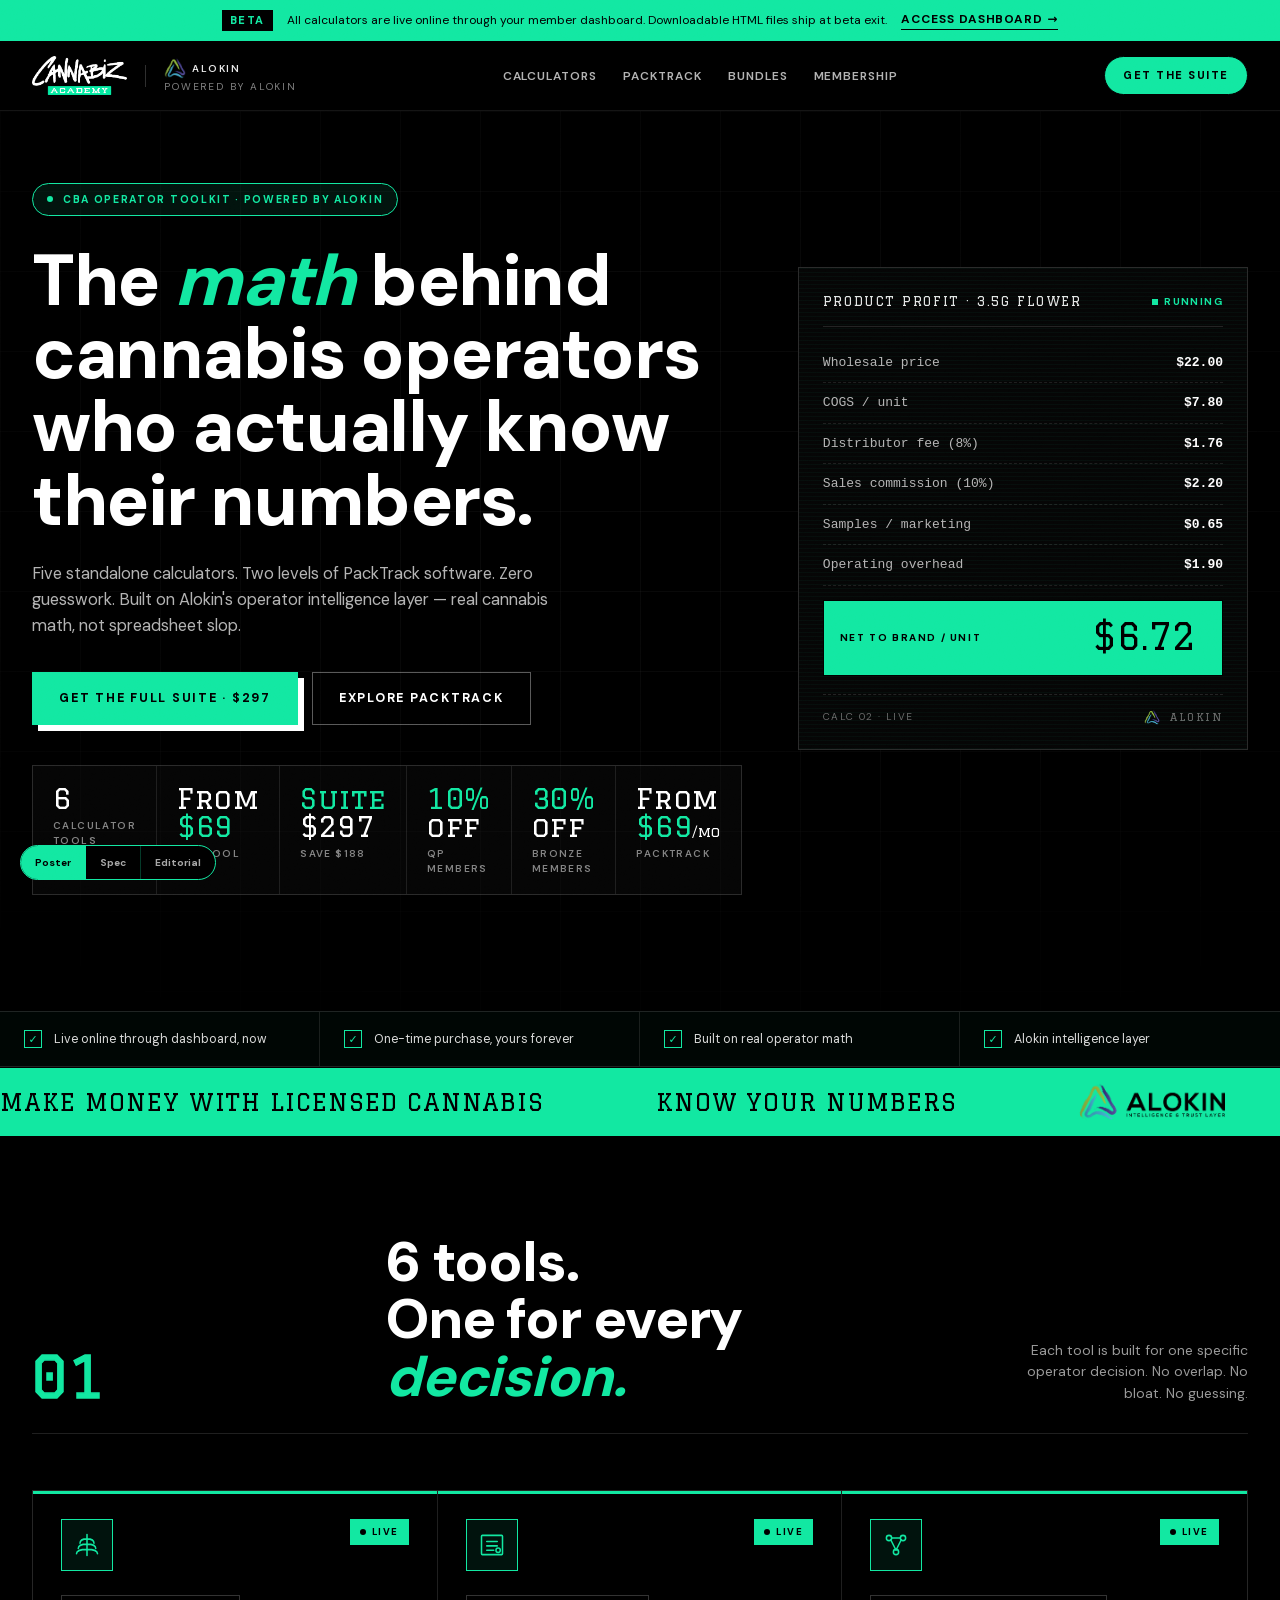
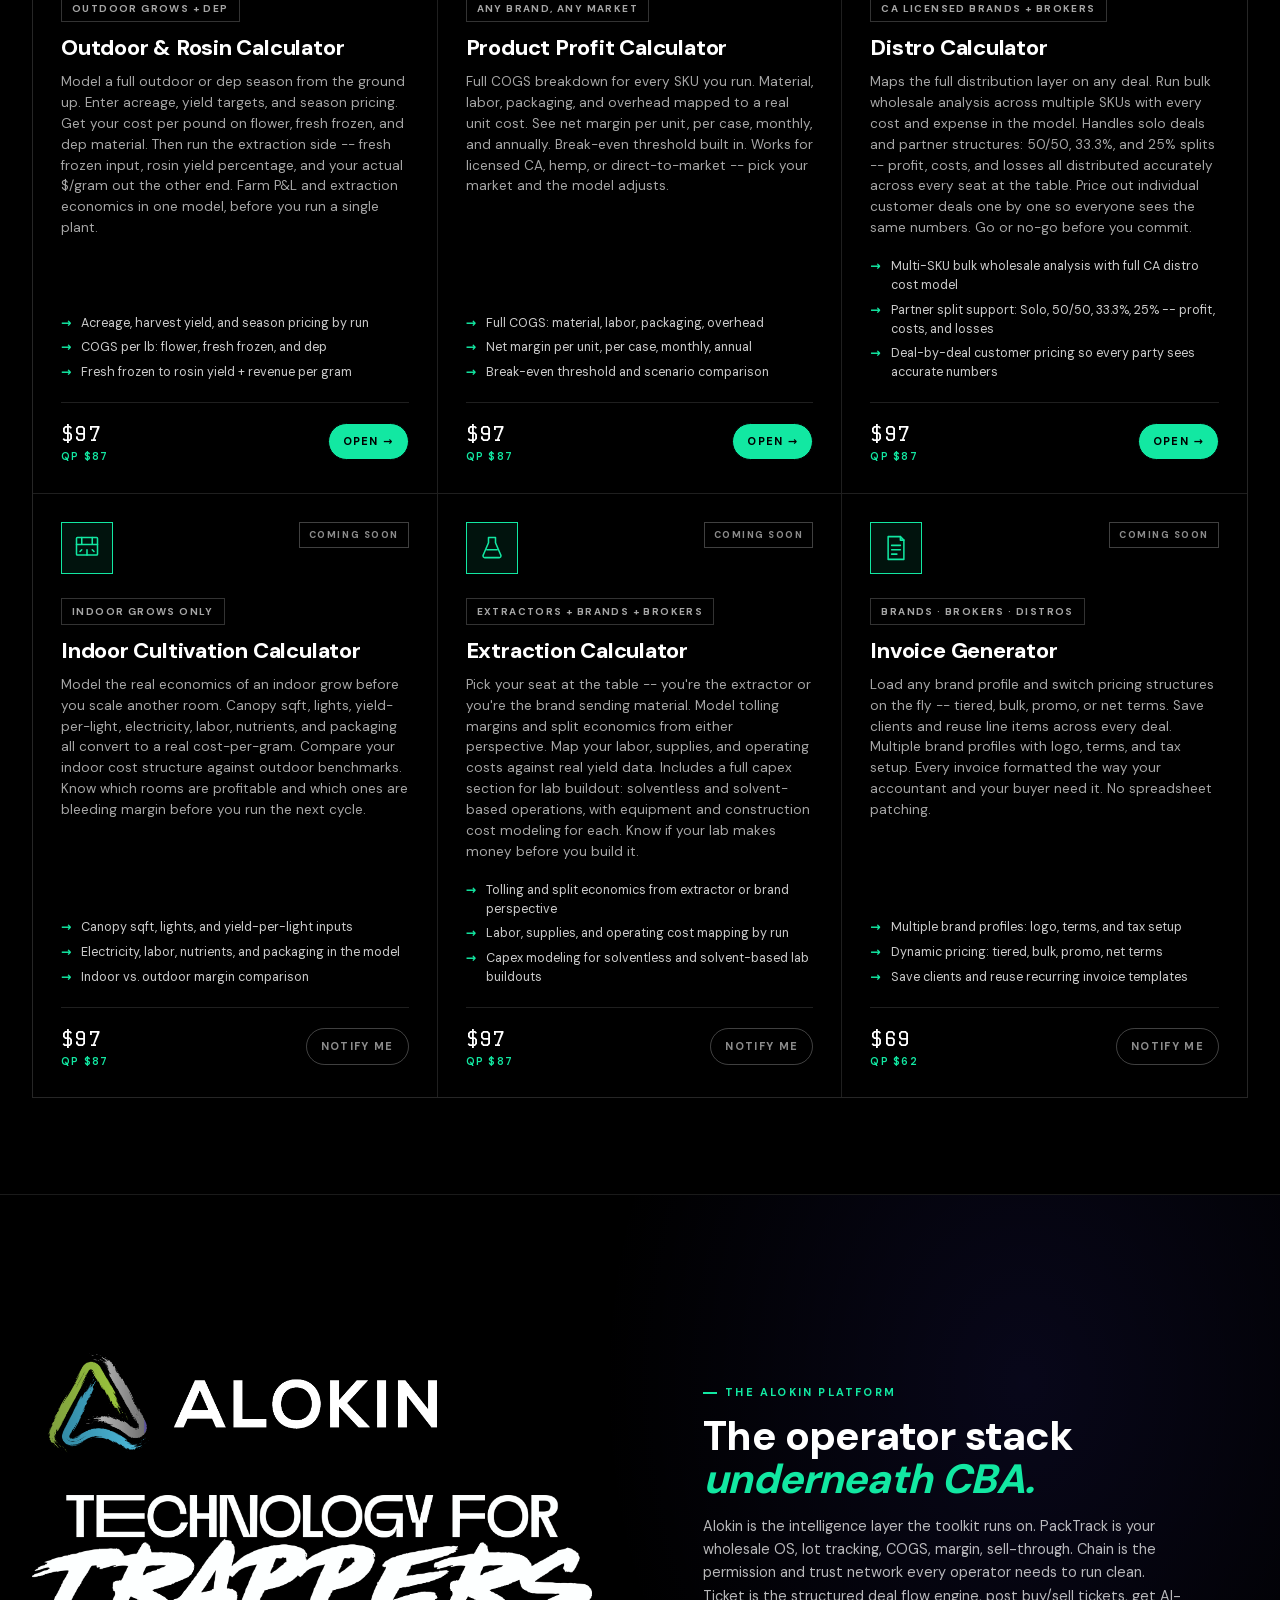
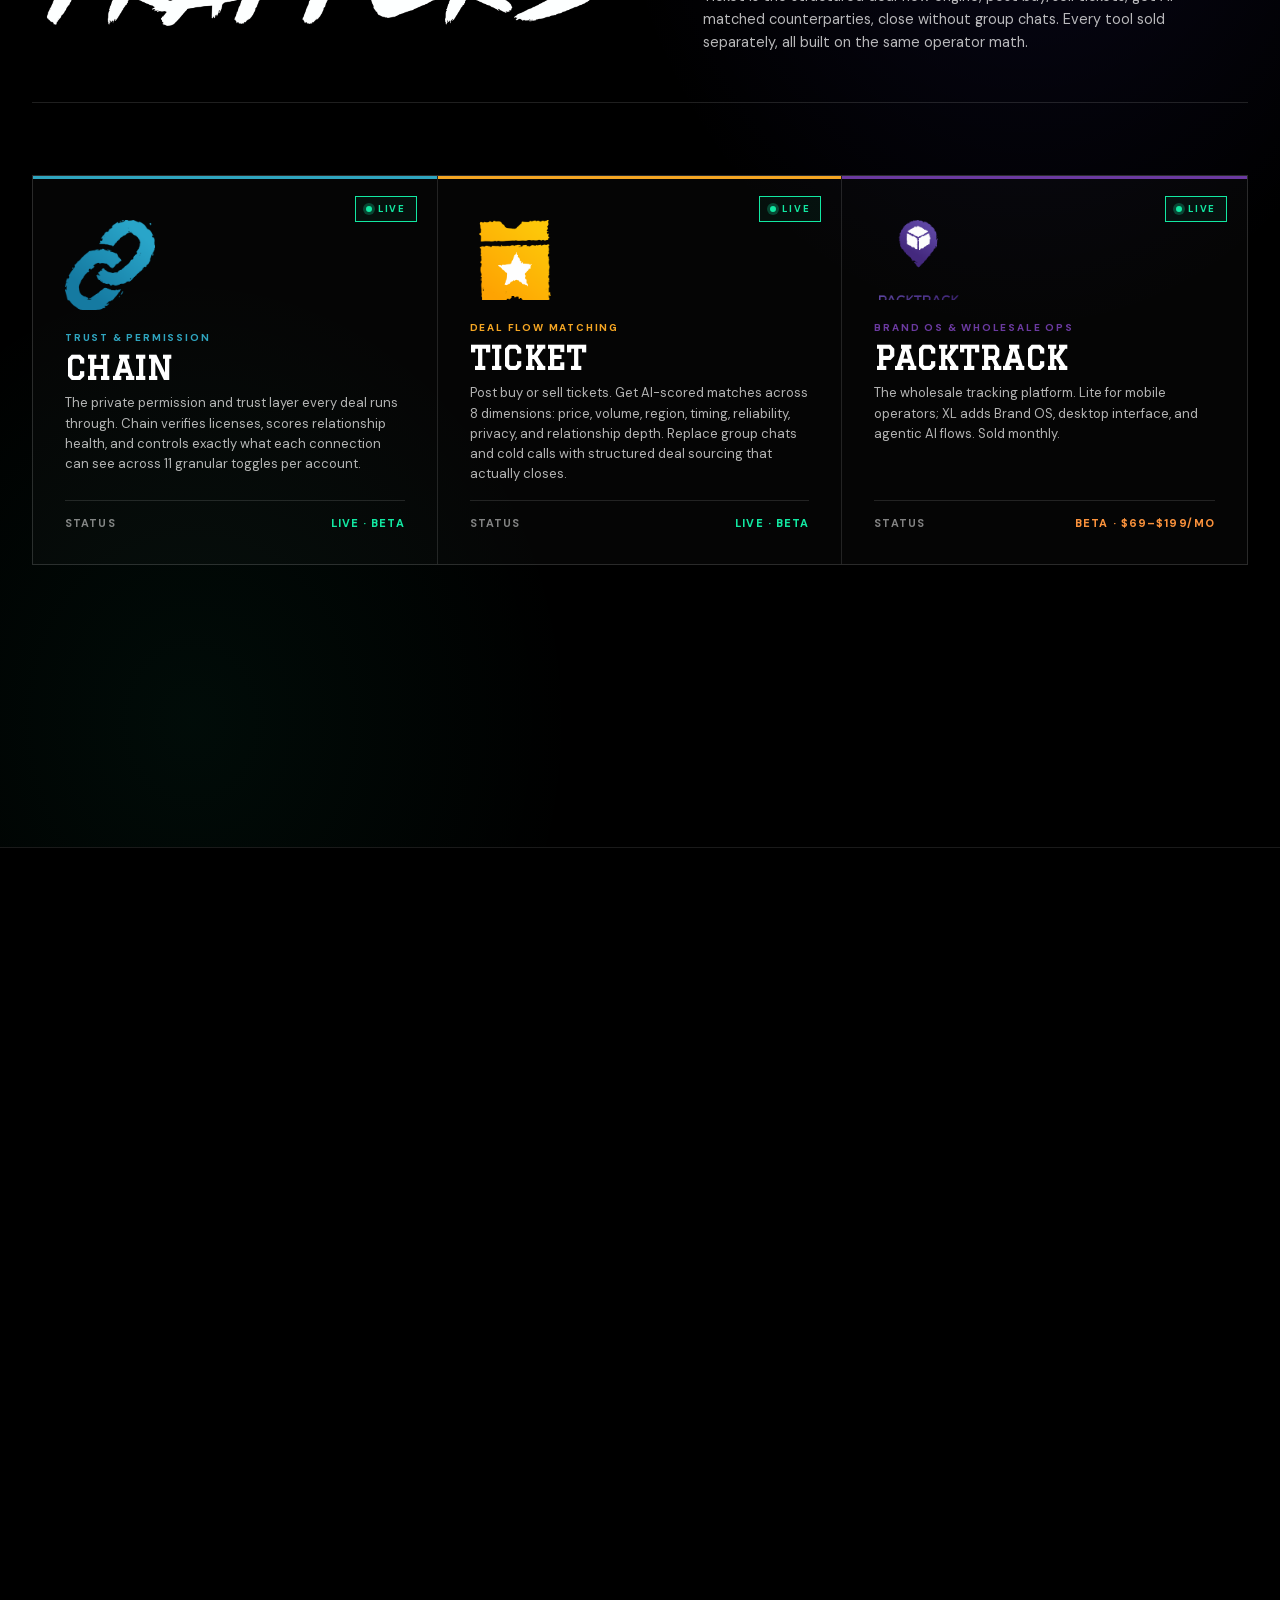
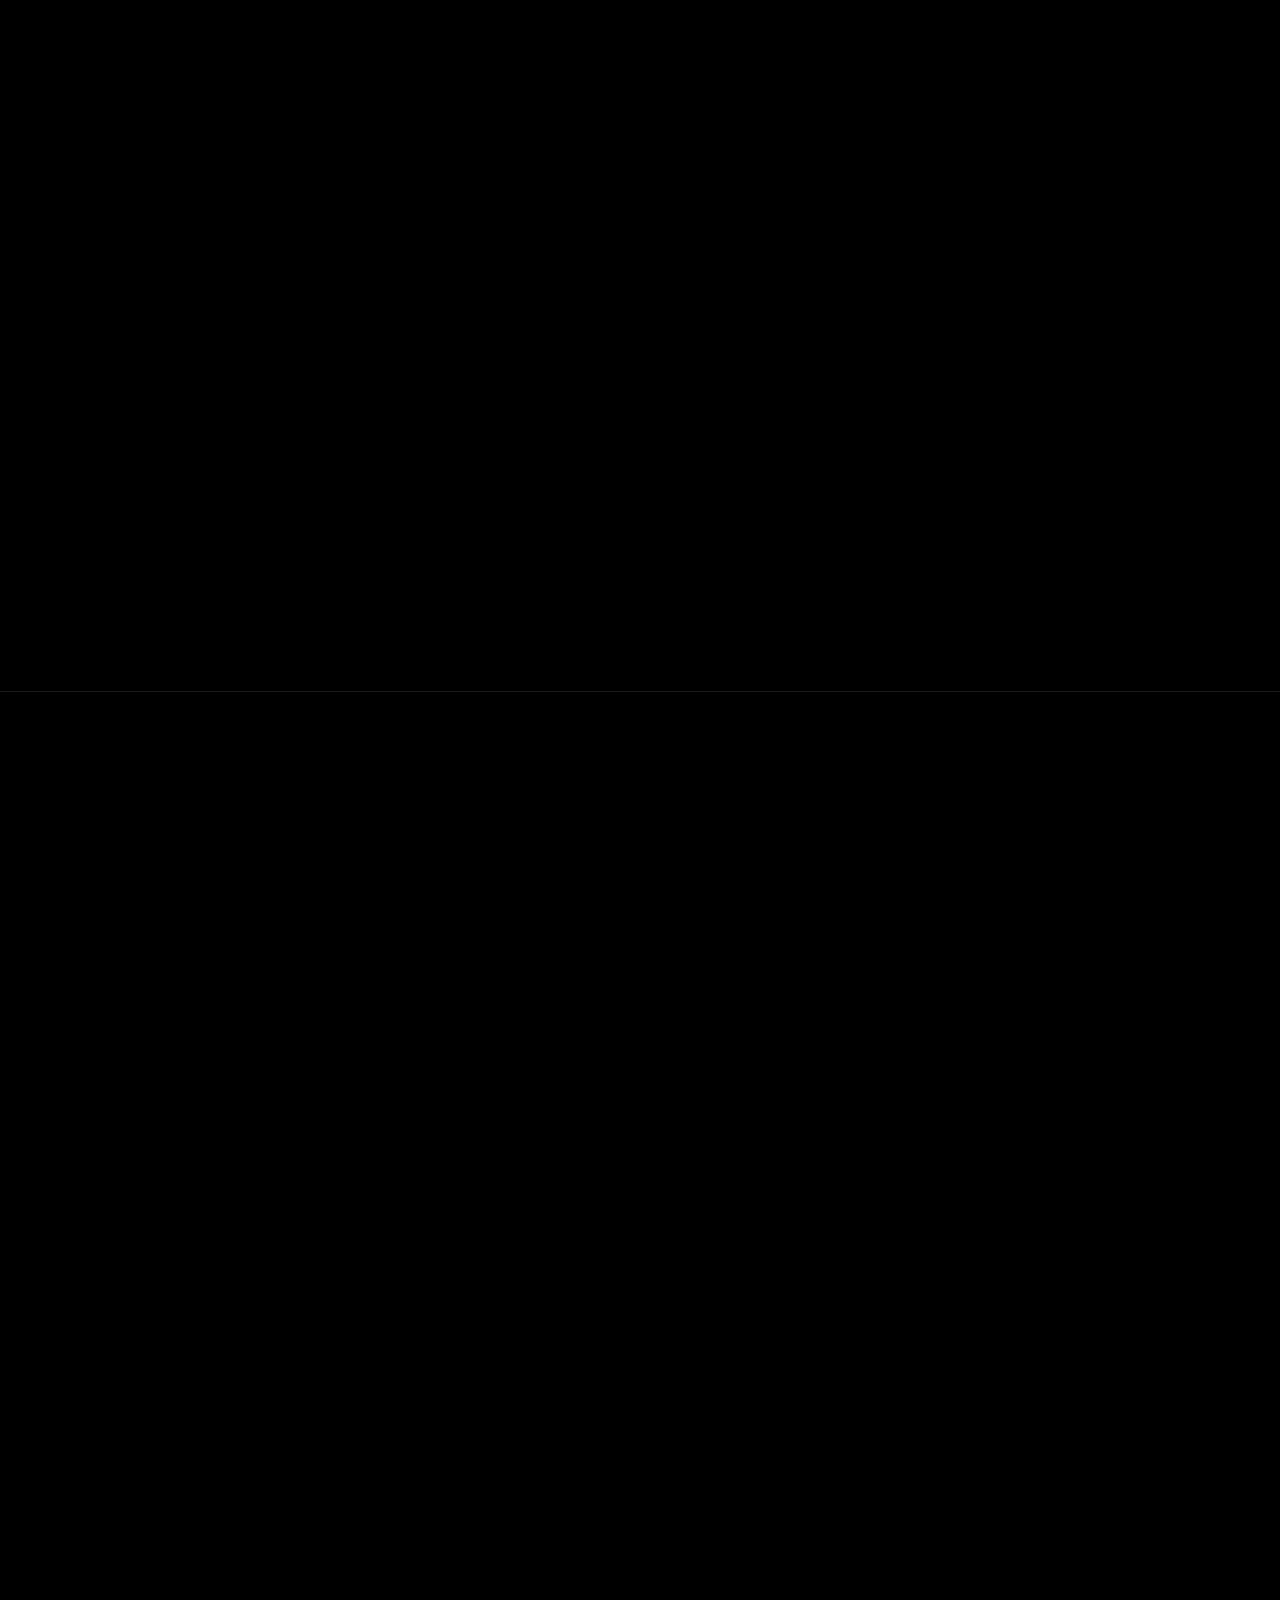
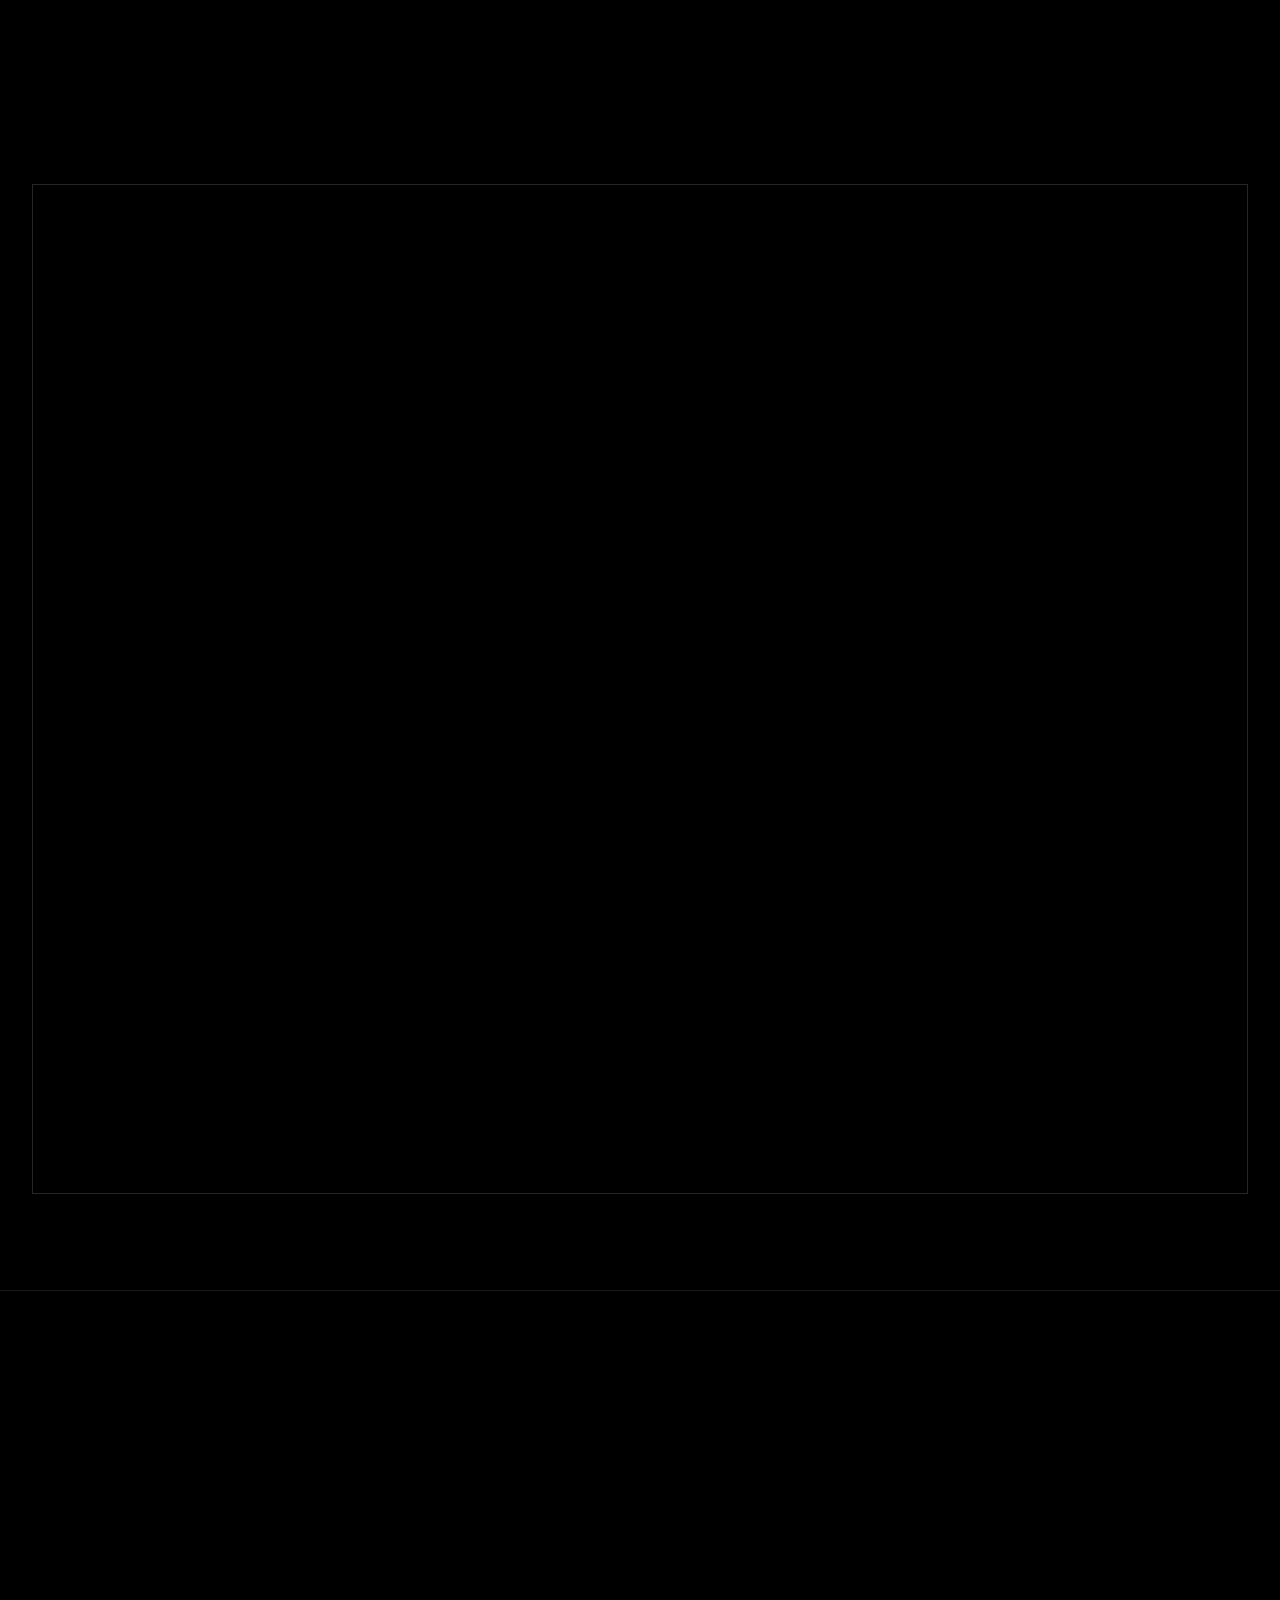
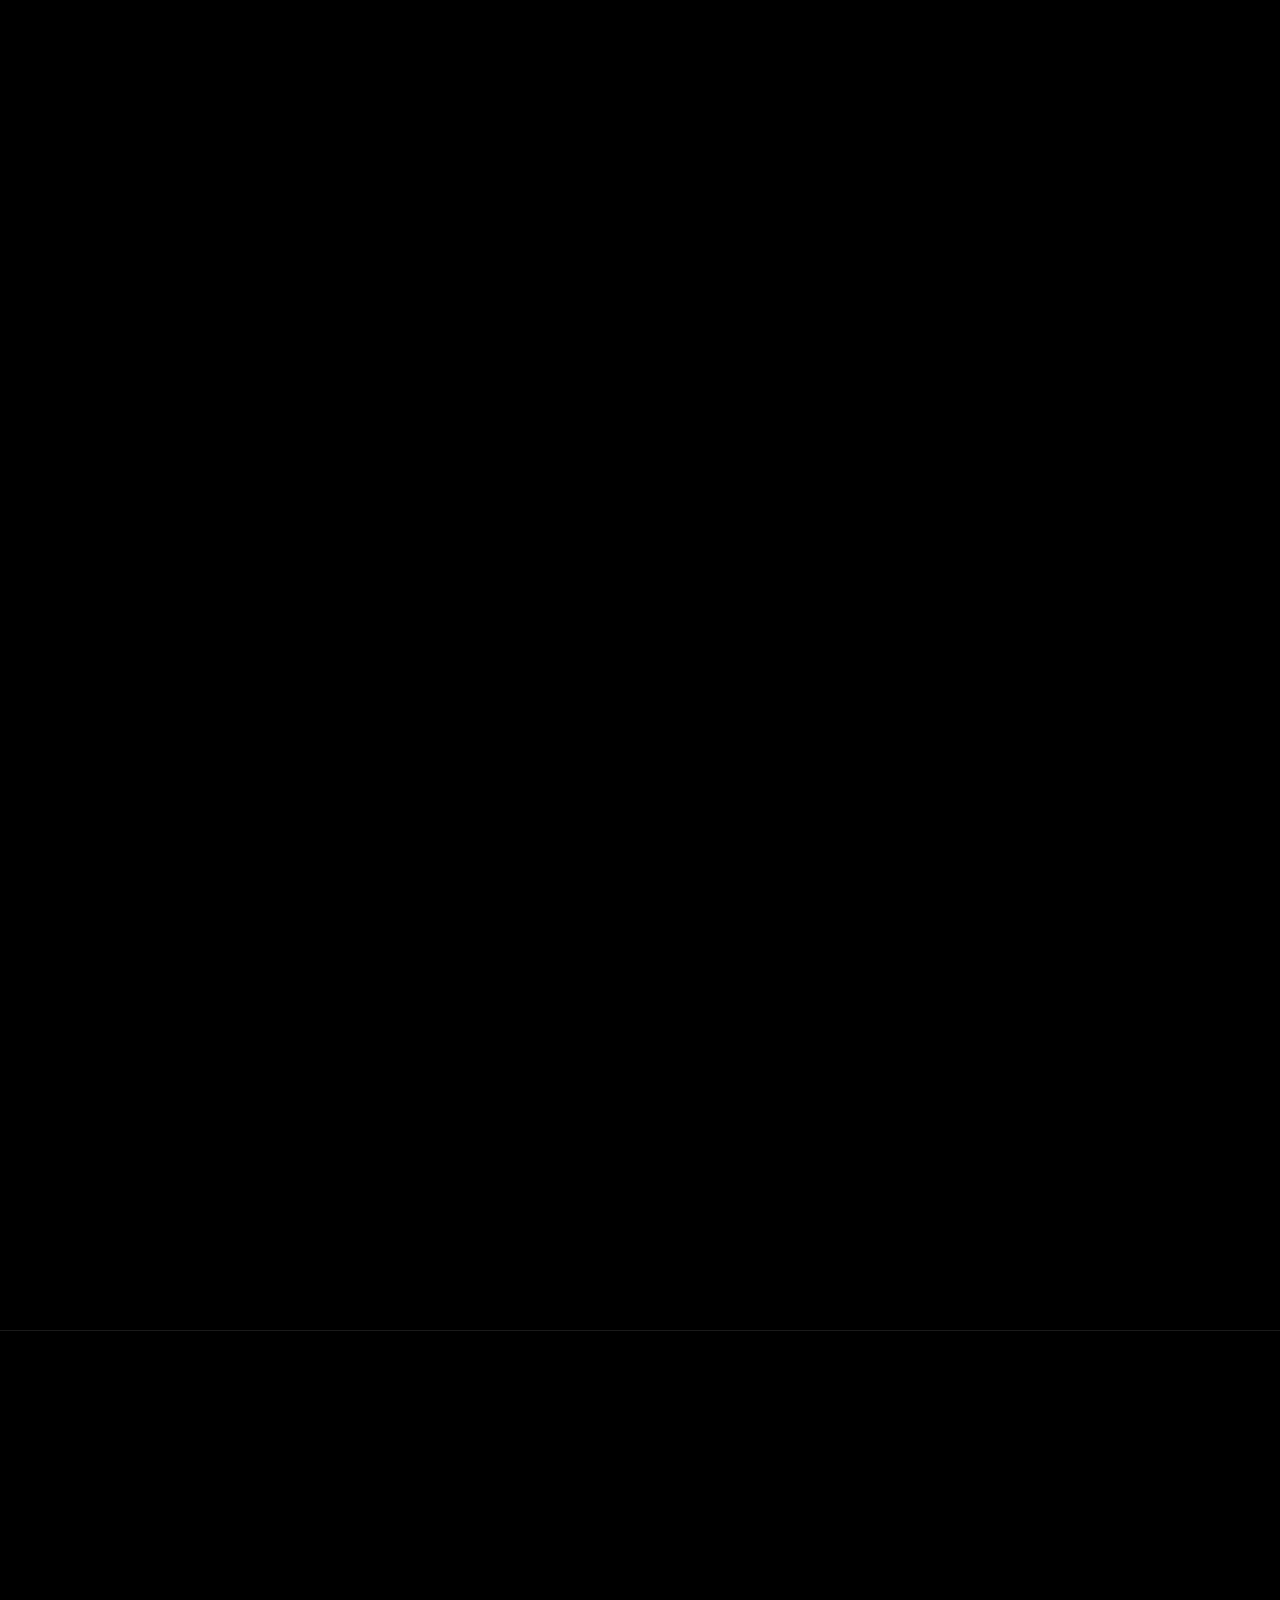
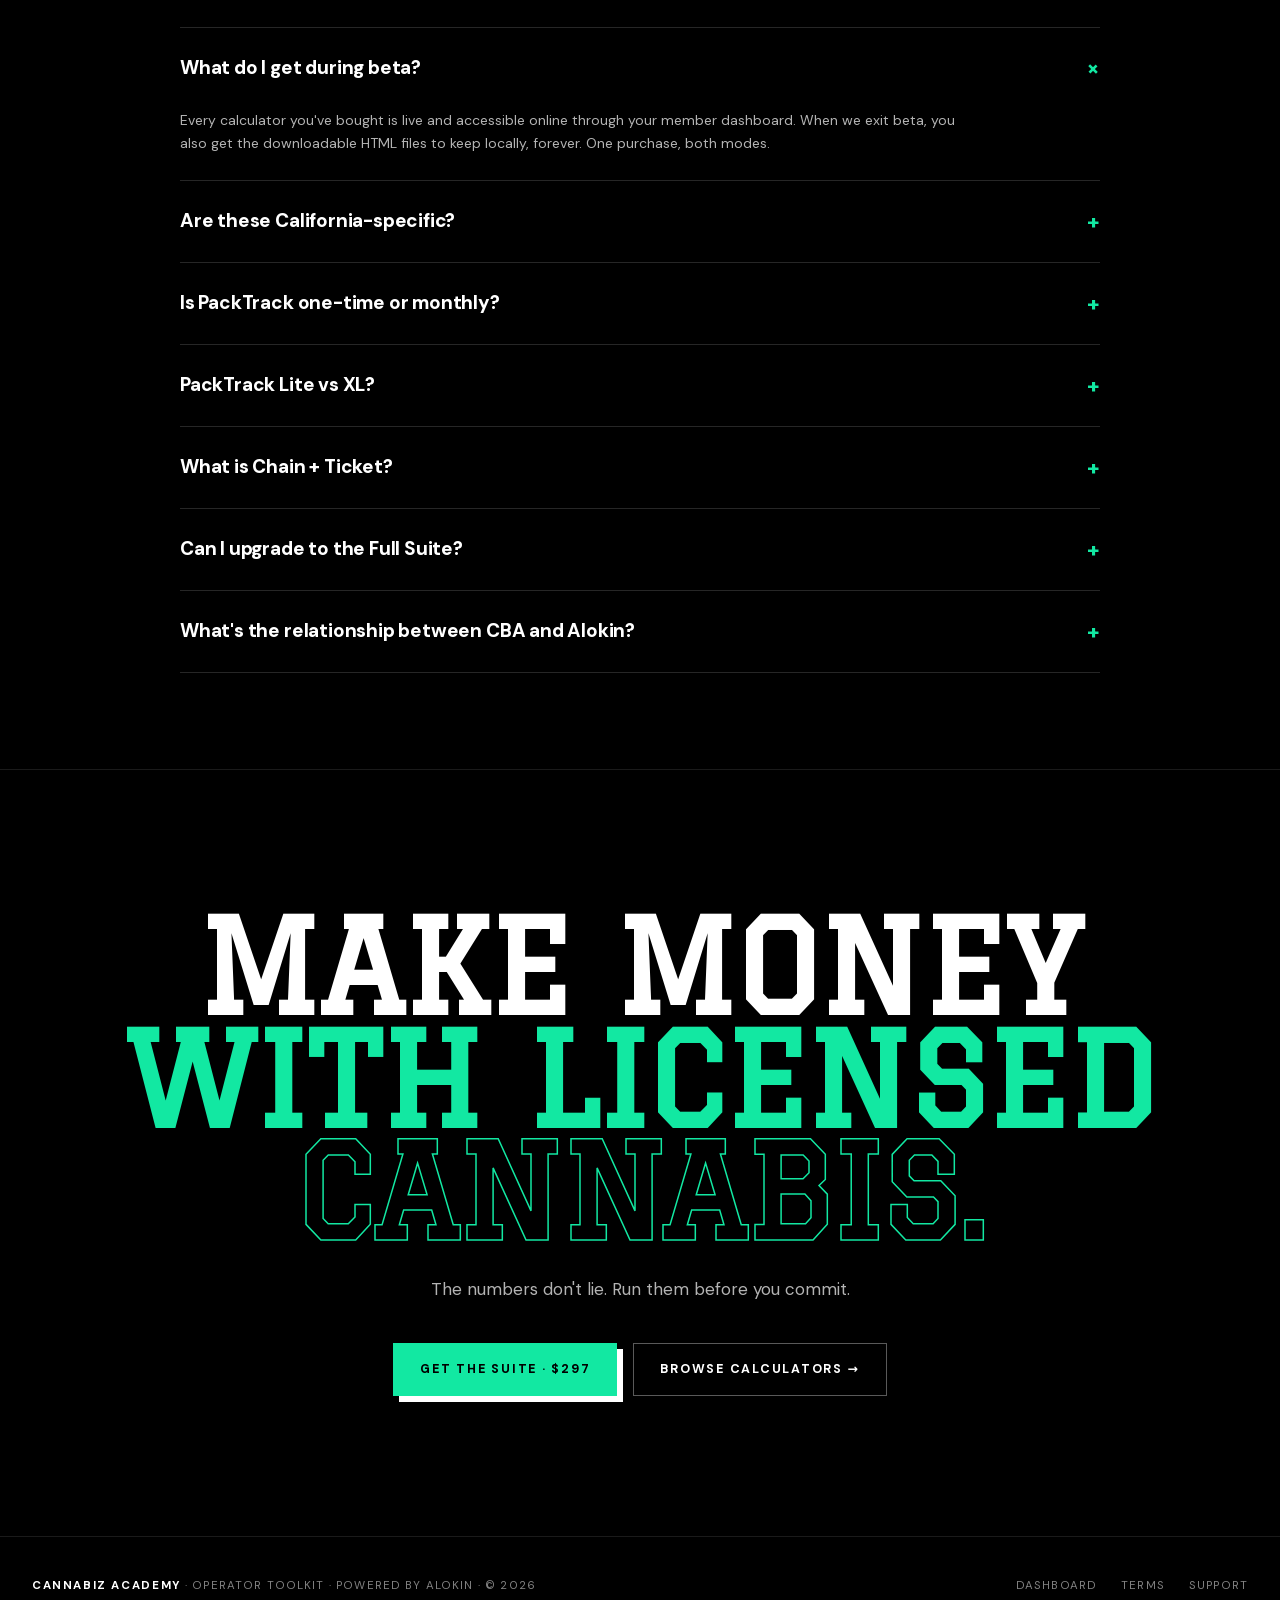
==== index.html @ 467a11a4 "Fix: override invert filter on Alokin logo, bring to front with z-index" ====
<!DOCTYPE html>
<html lang="en">
<head>
<meta charset="UTF-8">
<meta name="viewport" content="width=device-width,initial-scale=1">
<title>CBA Operator Toolkit, The Math Behind Cannabis Operators</title>
<link rel="stylesheet" href="colors_and_type.css">
<script>
  const TWEAK_DEFAULTS = /*EDITMODE-BEGIN*/{
    "variant": "poster",
    "heroHead": "The math behind cannabis operators who actually know their numbers.",
    "heroSub": "Five standalone calculators. Two levels of PackTrack software. Zero guesswork. Built on Alokin's operator intelligence layer — real cannabis math, not spreadsheet slop.",
    "primaryCta": "GET THE FULL SUITE · $297",
    "grain": true,
    "marquee": true
  }/*EDITMODE-END*/;
</script>

<style>
  /* ============ BASE ============ */
  *, *::before, *::after { box-sizing: border-box; margin: 0; padding: 0; }
  html { scroll-behavior: smooth; }
  body { font-family: var(--font-body); background: #000; color: #fff; -webkit-font-smoothing: antialiased; line-height: 1.5; overflow-x: hidden; }
  a { color: inherit; text-decoration: none; }
  button { font: inherit; cursor: pointer; background: none; border: none; color: inherit; }
  img, svg { display: block; max-width: 100%; }

  .container { max-width: 1320px; margin: 0 auto; padding: 0 32px; }

  /* ============ GLOBAL TEXTURE ============ */
  body[data-grain="true"]::before {
    content: ''; position: fixed; inset: 0; z-index: 9999; pointer-events: none;
    background-image: url("data:image/svg+xml;utf8,<svg xmlns='http://www.w3.org/2000/svg' width='200' height='200'><filter id='n'><feTurbulence baseFrequency='.9' numOctaves='2' stitchTiles='stitch'/><feColorMatrix values='0 0 0 0 1  0 0 0 0 1  0 0 0 0 1  0 0 0 0.08 0'/></filter><rect width='100%25' height='100%25' filter='url(%23n)'/></svg>");
    mix-blend-mode: overlay; opacity: .55;
  }
  body[data-grain="false"]::before { display: none; }

  .scanlines {
    position: absolute; inset: 0; pointer-events: none;
    background-image: repeating-linear-gradient(0deg, rgba(255,255,255,.02) 0 1px, transparent 1px 3px);
  }

  /* ============ TYPE PRIMITIVES ============ */
  .eyebrow { font-family: var(--font-body); font-size: 11px; font-weight: 700; letter-spacing: .2em; text-transform: uppercase; }
  .eyebrow.mint { color: var(--cba-mint); display: inline-flex; align-items: center; gap: 8px; }
  .eyebrow.mint::before { content: ''; display: inline-block; width: 14px; height: 2px; background: var(--cba-mint); }
  .eyebrow.muted { color: rgba(255,255,255,.5); }

  .display { font-family: var(--font-display); text-transform: uppercase; line-height: .95; letter-spacing: .01em; }

  /* ============ CTAS ============ */
  .cta-primary {
    display: inline-flex; align-items: center; gap: 10px;
    background: var(--cba-mint); color: #000; border: 1.5px solid #000;
    padding: 16px 26px; font-family: var(--font-body); font-weight: 700;
    font-size: 12.5px; letter-spacing: .14em; text-transform: uppercase;
    box-shadow: 6px 6px 0 #000;
    transition: transform var(--dur-fast), box-shadow var(--dur-fast);
  }
  body[data-variant="poster"] .cta-primary { border-color: var(--cba-mint); box-shadow: 6px 6px 0 #fff; }
  body[data-variant="poster"] .cta-primary:hover { box-shadow: 2px 2px 0 #fff; }
  .cta-primary:hover { transform: translate(2px,2px); box-shadow: 2px 2px 0 #000; }

  .cta-secondary {
    display: inline-flex; align-items: center; gap: 10px;
    background: transparent; color: #fff;
    border: 1.5px solid rgba(255,255,255,.35);
    padding: 16px 26px; font-family: var(--font-body); font-weight: 700;
    font-size: 12.5px; letter-spacing: .14em; text-transform: uppercase;
    transition: border-color var(--dur-base), color var(--dur-base);
  }
  .cta-secondary:hover { border-color: var(--cba-mint); color: var(--cba-mint); }
  body[data-lightbg="true"] .cta-secondary, body[data-variant="spec"] .cta-secondary { color: #000; border-color: #000; }
  body[data-variant="spec"] .cta-secondary:hover { background: #000; color: var(--cba-mint); }

  /* ============ ALOKIN LOGO (SVG) ============ */
  .alokin-mark {
    display: inline-flex; align-items: center; gap: 10px;
    font-family: var(--font-body);
  }
  .alokin-mark svg { flex-shrink: 0; }
  .alokin-mark .wordmark {
    font-family: var(--font-display); font-size: 14px;
    letter-spacing: .16em; text-transform: uppercase; color: inherit;
  }
  .alokin-mark .tag {
    font-size: 9px; font-weight: 600; letter-spacing: .2em;
    text-transform: uppercase; color: rgba(255,255,255,.5);
    margin-top: 3px;
  }
  body[data-lightbg="true"] .alokin-mark .tag, body[data-variant="spec"] .alokin-mark .tag { color: rgba(0,0,0,.55); }

  /* ============ NAV ============ */
  .nav {
    position: sticky; top: 0; z-index: 100;
    display: flex; align-items: center; justify-content: space-between;
    padding: 14px 32px; background: rgba(0,0,0,.92); backdrop-filter: blur(8px);
    border-bottom: 1px solid rgba(255,255,255,.08);
  }
  body[data-variant="spec"] .nav { background: rgba(0,0,0,.96); }
  body[data-variant="editorial"] .nav {
    background: rgba(255,255,255,.95); color: #000;
    border-bottom: 1px solid rgba(0,0,0,.1);
  }
  body[data-variant="editorial"] .nav a { color: #000; }

  .nav-left { display: flex; align-items: center; gap: 18px; }
  .nav-wordmark { display: inline-flex; align-items: center; height: 40px; }
  .nav-logo { display: block; height: 40px; width: auto; object-fit: contain; }
  .nav-logo-light { display: none; }
  body[data-lightbg="true"] .nav-logo-dark, body[data-variant="spec"] .nav-logo-dark, body[data-variant="editorial"] .nav-logo-dark { display: none; }
  body[data-lightbg="true"] .nav-logo-light, body[data-variant="spec"] .nav-logo-light, body[data-variant="editorial"] .nav-logo-light { display: block; }
  .nav-sep { width: 1px; height: 22px; background: rgba(255,255,255,.18); }
  body[data-variant="editorial"] .nav-sep { background: rgba(0,0,0,.2); }
  .nav-alokin { display: flex; flex-direction: column; font-size: 10px; letter-spacing: .18em; text-transform: uppercase; color: rgba(255,255,255,.5); }
  .nav-alokin .pbA { font-weight: 600; color: rgba(255,255,255,.9); display: flex; align-items: center; gap: 6px; }
  body[data-variant="editorial"] .nav-alokin { color: rgba(0,0,0,.5); }
  body[data-variant="editorial"] .nav-alokin .pbA { color: #000; }
  .nav-links { display: flex; gap: 26px; }
  .nav-links a { font-size: 12px; font-weight: 600; letter-spacing: .08em; text-transform: uppercase; color: rgba(255,255,255,.7); transition: color var(--dur-base); }
  .nav-links a:hover { color: var(--cba-mint); }
  body[data-variant="editorial"] .nav-links a { color: rgba(0,0,0,.7); }
  body[data-variant="editorial"] .nav-links a:hover { color: #000; }
  .nav-right { display: flex; gap: 10px; align-items: center; }
  .nav-signin {
    padding: 9px 14px; border: 1.5px solid rgba(255,255,255,.3);
    font-family: var(--font-body); font-size: 11px; font-weight: 700;
    letter-spacing: .12em; text-transform: uppercase;
    border-radius: 999px;
    transition: border-color var(--dur-base), color var(--dur-base);
  }
  .nav-signin:hover { border-color: var(--cba-mint); color: var(--cba-mint); }
  body[data-variant="editorial"] .nav-signin { border-color: rgba(0,0,0,.3); }
  .nav-cta {
    background: var(--cba-mint); color: #000;
    border: 1.5px solid #000;
    padding: 10px 18px;
    font-family: var(--font-body); font-size: 11px; font-weight: 800;
    letter-spacing: .14em; text-transform: uppercase;
    border-radius: 999px;
    transition: transform var(--dur-fast);
  }
  .nav-cta:hover { transform: translateY(-1px); }
  @media (max-width: 900px) { .nav-links { display: none; } .nav-alokin { display: none; } }

  /* ============ BETA BAR ============ */
  .beta-bar {
    display: flex; align-items: center; justify-content: center; gap: 14px;
    padding: 10px 32px; background: var(--cba-mint); color: #000;
    font-family: var(--font-body); font-size: 12px;
    border-bottom: 1.5px solid #000;
  }
  .beta-bar strong { font-weight: 800; letter-spacing: .14em; text-transform: uppercase; font-size: 11px; padding: 2px 8px; background: #000; color: var(--cba-mint); }
  .beta-bar a { font-weight: 700; letter-spacing: .08em; text-transform: uppercase; border-bottom: 1.5px solid #000; padding-bottom: 1px; }
  @media (max-width: 680px) { .beta-bar { font-size: 11px; flex-wrap: wrap; text-align: center; } }

  /* ============ TRUST STRIP ============ */
  .trust-strip {
    display: grid; grid-template-columns: repeat(4, 1fr);
    border-top: 1px solid rgba(255,255,255,.12);
    border-bottom: 1px solid rgba(255,255,255,.12);
    background: rgba(18,232,162,.025);
  }
  .trust-item {
    padding: 18px 24px; border-right: 1px solid rgba(255,255,255,.1);
    display: flex; align-items: center; gap: 12px;
    font-family: var(--font-body); font-size: 12.5px;
    color: rgba(255,255,255,.85);
  }
  .trust-item:last-child { border-right: none; }
  .trust-item .tc {
    width: 18px; height: 18px; border: 1.5px solid var(--cba-mint);
    display: inline-flex; align-items: center; justify-content: center;
    color: var(--cba-mint); font-weight: 900; font-size: 11px;
    flex-shrink: 0;
  }
  body[data-variant="spec"] .trust-strip { background: #fff; border-color: #000; }
  body[data-variant="spec"] .trust-item { color: #000; border-color: rgba(0,0,0,.15); }
  body[data-variant="spec"] .trust-item .tc { border-color: #000; color: #000; background: var(--cba-mint); }
  body[data-variant="editorial"] .trust-strip { background: #fff; border-color: rgba(0,0,0,.15); }
  body[data-variant="editorial"] .trust-item { color: #000; border-color: rgba(0,0,0,.12); }
  body[data-variant="editorial"] .trust-item .tc { border-color: #000; color: #000; background: var(--cba-mint); }
  @media (max-width: 820px) {
    .trust-strip { grid-template-columns: 1fr 1fr; }
    .trust-item:nth-child(2n) { border-right: none; }
    .trust-item:nth-child(-n+2) { border-bottom: 1px solid rgba(255,255,255,.1); }
  }

  /* ============ HERO (shared structure, variant paint) ============ */
  .hero { position: relative; padding: 72px 0 60px; overflow: hidden; }
  body[data-variant="spec"] .hero { background: #F4F4F4; color: #000; border-bottom: 1.5px solid #000; }
  body[data-variant="editorial"] .hero { background: #fff; color: #000; border-bottom: 1.5px solid #000; padding: 80px 0 80px; }

  .hero-grid-bg {
    position: absolute; inset: 0;
    background-image:
      linear-gradient(to right, rgba(255,255,255,.03) 1px, transparent 1px),
      linear-gradient(to bottom, rgba(255,255,255,.03) 1px, transparent 1px);
    background-size: 80px 80px;
    mask-image: radial-gradient(ellipse 80% 70% at 50% 40%, #000 30%, transparent 100%);
  }
  body[data-variant="spec"] .hero-grid-bg,
  body[data-variant="editorial"] .hero-grid-bg {
    background-image:
      linear-gradient(to right, rgba(0,0,0,.04) 1px, transparent 1px),
      linear-gradient(to bottom, rgba(0,0,0,.04) 1px, transparent 1px);
  }
  .hero .container { position: relative; z-index: 2; }

  .hero-layout {
    display: grid; grid-template-columns: 1fr 1.1fr; gap: 56px;
    align-items: center; margin-bottom: 56px;
  }
  @media (max-width: 960px) { .hero-layout { grid-template-columns: 1fr; gap: 40px; } }

  .hero-tagpill {
    display: inline-flex; align-items: center; gap: 10px;
    padding: 8px 14px;
    border: 1.5px solid var(--cba-mint);
    background: rgba(18,232,162,.08);
    border-radius: 999px;
    font-family: var(--font-body); font-size: 10.5px; font-weight: 700;
    letter-spacing: .16em; text-transform: uppercase; color: var(--cba-mint);
    margin-bottom: 28px;
  }
  .hero-tagpill .d { width: 6px; height: 6px; background: var(--cba-mint); border-radius: 50%; animation: pulse 2s infinite; }
  @keyframes pulse { 0%,100% { opacity: 1 } 50% { opacity: .3 } }

  .hero-head {
    font-family: var(--font-heading);
    font-weight: 800;
    font-size: clamp(40px, 5.6vw, 76px);
    line-height: 1.02;
    letter-spacing: -0.02em;
    margin-bottom: 24px;
  }
  .hero-head .mint { color: var(--cba-mint); font-style: italic; font-weight: 800; }
  .hero-head .slab { font-family: var(--font-display); font-style: normal; text-transform: uppercase; letter-spacing: 0; font-weight: 400; color: var(--cba-mint); }

  body[data-variant="poster"] .hero-head { color: #fff; }
  body[data-variant="spec"] .hero-head { color: #000; }
  body[data-variant="editorial"] .hero-head {
    font-family: var(--font-display);
    font-weight: 400;
    font-size: clamp(48px, 7.5vw, 104px);
    line-height: .92;
    letter-spacing: 0;
    text-transform: uppercase;
  }
  body[data-variant="editorial"] .hero-head .mint {
    background-image: linear-gradient(180deg, transparent 0 68%, var(--cba-mint) 68% 94%, transparent 94% 100%);
    color: #000; font-style: normal; font-family: var(--font-display);
  }

  .hero-sub {
    font-family: var(--font-body); font-size: 16.5px;
    color: rgba(255,255,255,.7); line-height: 1.6;
    max-width: 540px; margin-bottom: 32px;
  }
  body[data-variant="spec"] .hero-sub, body[data-variant="editorial"] .hero-sub { color: rgba(0,0,0,.7); }

  .hero-ctas { display: flex; gap: 14px; flex-wrap: wrap; align-items: center; margin-bottom: 40px; }
  body[data-variant="spec"] .hero-ctas .cta-primary,
  body[data-variant="editorial"] .hero-ctas .cta-primary { border-color: #000; box-shadow: 6px 6px 0 #000; }

  .hero-scoreboard {
    display: grid; grid-template-columns: repeat(6, 1fr);
    border: 1.5px solid rgba(255,255,255,.15);
    background: rgba(255,255,255,.02);
  }
  .hero-score-cell { padding: 18px 20px; border-right: 1px solid rgba(255,255,255,.1); }
  .hero-score-cell:last-child { border-right: none; }
  .hero-score-v {
    font-family: var(--font-display); font-size: 28px; line-height: 1;
    letter-spacing: .02em; color: #fff; margin-bottom: 6px;
  }
  .hero-score-v .mint { color: var(--cba-mint); }
  .hero-score-k {
    font-family: var(--font-body); font-size: 10px; font-weight: 600;
    letter-spacing: .14em; text-transform: uppercase; color: rgba(255,255,255,.5);
  }
  body[data-variant="spec"] .hero-scoreboard, body[data-variant="editorial"] .hero-scoreboard {
    border-color: #000; background: #fff;
  }
  body[data-variant="spec"] .hero-score-cell, body[data-variant="editorial"] .hero-score-cell {
    border-color: rgba(0,0,0,.15);
  }
  body[data-variant="spec"] .hero-score-v, body[data-variant="editorial"] .hero-score-v { color: #000; }
  body[data-variant="spec"] .hero-score-k, body[data-variant="editorial"] .hero-score-k { color: rgba(0,0,0,.6); }
  @media (max-width: 820px) {
    .hero-scoreboard { grid-template-columns: 1fr 1fr; }
    .hero-score-cell { border-bottom: 1px solid rgba(255,255,255,.1); }
  }

  /* ============ HERO LEDGER ANIMATION ============ */
  .hero-ledger {
    position: relative;
    border: 1.5px solid rgba(255,255,255,.15);
    margin-top: -60px;
    background: #050505;
    padding: 24px;
    min-height: 440px;
    overflow: hidden;
  }
  body[data-variant="spec"] .hero-ledger, body[data-variant="editorial"] .hero-ledger {
    background: #fff; border-color: #000;
    box-shadow: 8px 8px 0 #000;
  }
  .hero-ledger-scan {
    position: absolute; inset: 0;
    background-image: repeating-linear-gradient(0deg, rgba(18,232,162,.04) 0 1px, transparent 1px 4px);
    pointer-events: none;
  }
  .hero-ledger-hd {
    display: flex; justify-content: space-between; align-items: center;
    padding-bottom: 14px; border-bottom: 1px solid rgba(255,255,255,.12);
    margin-bottom: 16px;
  }
  body[data-variant="spec"] .hero-ledger-hd, body[data-variant="editorial"] .hero-ledger-hd {
    border-color: rgba(0,0,0,.15);
  }
  .hero-ledger-hd .title {
    font-family: var(--font-display); font-size: 13px;
    letter-spacing: .12em; text-transform: uppercase; color: rgba(255,255,255,.9);
  }
  body[data-variant="spec"] .hero-ledger-hd .title, body[data-variant="editorial"] .hero-ledger-hd .title { color: #000; }
  .hero-ledger-hd .tag {
    display: inline-flex; align-items: center; gap: 6px;
    font-family: var(--font-body); font-size: 10px; font-weight: 700;
    letter-spacing: .14em; text-transform: uppercase; color: var(--cba-mint);
  }
  .hero-ledger-hd .tag .d { width: 6px; height: 6px; background: var(--cba-mint); animation: pulse 1.4s infinite; }

  .hero-ledger-rows {
    display: flex; flex-direction: column;
    font-family: var(--font-mono, ui-monospace, monospace);
  }
  .hero-ledger-row {
    display: grid; grid-template-columns: 1fr auto;
    padding: 10px 0; border-bottom: 1px dashed rgba(255,255,255,.1);
    font-size: 13px;
    opacity: 0;
    transform: translateY(8px);
    animation: rowIn .5s forwards;
  }
  body[data-variant="spec"] .hero-ledger-row, body[data-variant="editorial"] .hero-ledger-row {
    border-color: rgba(0,0,0,.1); color: #000;
  }
  .hero-ledger-row .k { color: rgba(255,255,255,.7); }
  .hero-ledger-row .v { color: #fff; font-weight: 700; }
  body[data-variant="spec"] .hero-ledger-row .k, body[data-variant="editorial"] .hero-ledger-row .k { color: rgba(0,0,0,.65); }
  body[data-variant="spec"] .hero-ledger-row .v, body[data-variant="editorial"] .hero-ledger-row .v { color: #000; }
  @keyframes rowIn { to { opacity: 1; transform: translateY(0); } }
  .hero-ledger-row:nth-child(1) { animation-delay: .2s; }
  .hero-ledger-row:nth-child(2) { animation-delay: .5s; }
  .hero-ledger-row:nth-child(3) { animation-delay: .8s; }
  .hero-ledger-row:nth-child(4) { animation-delay: 1.1s; }
  .hero-ledger-row:nth-child(5) { animation-delay: 1.4s; }
  .hero-ledger-row:nth-child(6) { animation-delay: 1.7s; }

  .hero-ledger-result {
    margin-top: 14px; padding: 18px 16px;
    background: var(--cba-mint); color: #000;
    border: 1.5px solid #000;
    display: grid; grid-template-columns: 1fr auto; align-items: center;
    opacity: 0;
    animation: rowIn .5s 2.1s forwards;
  }
  .hero-ledger-result .k {
    font-family: var(--font-body); font-size: 10px; font-weight: 800;
    letter-spacing: .16em; text-transform: uppercase;
  }
  .hero-ledger-result .v {
    font-family: var(--font-display); font-size: 36px;
    letter-spacing: .02em; line-height: 1;
  }
  .hero-ledger-cursor {
    display: inline-block; width: 8px; height: 14px; background: var(--cba-mint);
    animation: blink 1s infinite; vertical-align: text-bottom; margin-left: 2px;
  }
  @keyframes blink { 50% { opacity: 0 } }

  .hero-ledger-foot {
    display: flex; justify-content: space-between; align-items: center;
    margin-top: 18px; padding-top: 14px; border-top: 1px dashed rgba(255,255,255,.12);
    font-family: var(--font-body); font-size: 10px; letter-spacing: .14em;
    text-transform: uppercase; color: rgba(255,255,255,.4);
  }
  body[data-variant="spec"] .hero-ledger-foot, body[data-variant="editorial"] .hero-ledger-foot {
    border-color: rgba(0,0,0,.15); color: rgba(0,0,0,.5);
  }
  .hero-ledger-foot .alokin-mark img { opacity: 1; }
  .hero-ledger-foot .alokin-mark .wordmark { font-size: 11px; color: inherit; }

  /* ============ MARQUEE ============ */
  .marquee {
    overflow: hidden; border-top: 1.5px solid #000; border-bottom: 1.5px solid #000;
    background: var(--cba-mint); color: #000;
    padding: 14px 0;
    display: none;
  }
  body[data-marquee="true"] .marquee { display: block; }
  .marquee-track {
    display: inline-flex; gap: 48px; white-space: nowrap;
    animation: marq 35s linear infinite;
    font-family: var(--font-display); font-size: 24px;
    letter-spacing: .04em; text-transform: uppercase;
  }
  .marquee-track span { display: inline-flex; align-items: center; gap: 56px; }
  .marquee-track .dot { display: inline-block; width: 10px; height: 10px; background: #000; border-radius: 50%; }
  .marquee-track .mq-logo { width: auto; display: inline-block; vertical-align: middle; object-fit: contain; margin: 0 10px; }
  .marquee-track .mq-tech { height: 38px; }
  .marquee-track .mq-alokin { height: 40px; }
  @keyframes marq { to { transform: translateX(-50%); } }

  /* ============ SECTIONS (base) ============ */
  .section { padding: 96px 0; border-bottom: 1px solid rgba(255,255,255,.1); position: relative; }
  body[data-variant="spec"] .section { background: #F4F4F4; color: #000; border-color: #000; border-bottom-width: 1.5px; }
  body[data-variant="spec"] .section.alt { background: #fff; }
  body[data-variant="editorial"] .section { background: #fff; color: #000; border-color: #000; border-bottom-width: 1.5px; padding: 120px 0; }
  body[data-variant="editorial"] .section.alt { background: #F4F4F4; }
  body[data-variant="editorial"] .section.dark { background: #000; color: #fff; border-color: #000; }

  .section-head {
    display: grid; grid-template-columns: 1fr 1.8fr auto; gap: 40px;
    align-items: end; margin-bottom: 56px;
    padding-bottom: 28px; border-bottom: 1px solid rgba(255,255,255,.12);
  }
  body[data-variant="spec"] .section-head, body[data-variant="editorial"] .section-head { border-color: #000; border-bottom-width: 1.5px; }
  .section-head .num {
    font-family: var(--font-display); font-size: 56px; line-height: 1;
    color: var(--cba-mint);
    -webkit-text-stroke: 1.5px currentColor;
  }
  body[data-variant="spec"] .section-head .num, body[data-variant="editorial"] .section-head .num { -webkit-text-stroke: 1.5px #000; }
  .section-head .title {
    font-family: var(--font-heading); font-weight: 800;
    font-size: clamp(32px, 4.5vw, 56px);
    line-height: 1.02; letter-spacing: -0.02em;
  }
  .section-head .title .mint { color: var(--cba-mint); font-style: italic; }
  body[data-variant="editorial"] .section-head .title {
    font-family: var(--font-display); font-weight: 400; font-style: normal;
    text-transform: uppercase; letter-spacing: 0;
    font-size: clamp(40px, 6vw, 88px);
  }
  body[data-variant="editorial"] .section-head .title .mint {
    background-image: linear-gradient(180deg, transparent 0 68%, var(--cba-mint) 68% 94%, transparent 94% 100%);
    color: #000; font-style: normal;
  }
  .section-head .sub {
    font-family: var(--font-body); font-size: 14px; line-height: 1.55;
    color: rgba(255,255,255,.6); max-width: 260px; text-align: right;
  }
  body[data-variant="spec"] .section-head .sub, body[data-variant="editorial"] .section-head .sub { color: rgba(0,0,0,.65); }
  @media (max-width: 820px) {
    .section-head { grid-template-columns: 1fr; gap: 16px; }
    .section-head .sub { text-align: left; max-width: 100%; }
  }

  /* ============ CALCULATOR CARDS (shared) ============ */
  .calcs { display: grid; grid-template-columns: repeat(3, 1fr); gap: 0;
    border: 1.5px solid rgba(255,255,255,.15); }
  body[data-variant="spec"] .calcs, body[data-variant="editorial"] .calcs { border-color: #000; background: #fff; box-shadow: 10px 10px 0 #000; }
  .calc {
    padding: 28px; position: relative;
    border-right: 1px solid rgba(255,255,255,.12);
    border-bottom: 1px solid rgba(255,255,255,.12);
    display: flex; flex-direction: column;
    min-height: 480px;
    transition: background var(--dur-base);
  }
  body[data-variant="spec"] .calc, body[data-variant="editorial"] .calc { border-color: rgba(0,0,0,.15); }
  .calc:nth-child(3n) { border-right: none; }
  .calc:nth-last-child(-n+3) { border-bottom: none; }
  .calc:hover { background: rgba(255,255,255,.02); }
  body[data-variant="spec"] .calc:hover, body[data-variant="editorial"] .calc:hover { background: rgba(18,232,162,.08); }
  .calc.live::before { content: ''; position: absolute; top: 0; left: 0; right: 0; height: 3px; background: var(--cba-mint); }
  .calc-top {
    display: flex; justify-content: space-between; align-items: flex-start;
    margin-bottom: 24px;
  }
  .calc-icon {
    width: 52px; height: 52px;
    border: 1.5px solid var(--cba-mint);
    display: flex; align-items: center; justify-content: center;
    background: rgba(18,232,162,.08);
    color: var(--cba-mint);
  }
  body[data-variant="spec"] .calc-icon, body[data-variant="editorial"] .calc-icon {
    border-color: #000; background: var(--cba-mint); color: #000;
  }
  .calc-icon svg { width: 28px; height: 28px; stroke: currentColor; stroke-width: 1.75; fill: none; stroke-linecap: round; stroke-linejoin: round; }
  .calc-chip {
    font-family: var(--font-body); font-size: 9.5px; font-weight: 800;
    letter-spacing: .16em; text-transform: uppercase;
    padding: 5px 9px;
    border: 1.5px solid currentColor;
    display: inline-flex; align-items: center; gap: 6px;
  }
  .calc-chip .d { width: 6px; height: 6px; background: currentColor; border-radius: 50%; }
  .calc-chip.live { color: #000; background: var(--cba-mint); border-color: var(--cba-mint); }
  .calc-chip.soon { color: rgba(255,255,255,.55); border-color: rgba(255,255,255,.25); }
  body[data-variant="spec"] .calc-chip.soon, body[data-variant="editorial"] .calc-chip.soon { color: rgba(0,0,0,.55); border-color: rgba(0,0,0,.25); }
  .calc-tag {
    font-family: var(--font-body); font-size: 10px; font-weight: 700;
    letter-spacing: .14em; text-transform: uppercase;
    padding: 5px 10px;
    border: 1px solid rgba(255,255,255,.2);
    color: rgba(255,255,255,.65);
    margin-bottom: 14px; align-self: flex-start;
  }
  body[data-variant="spec"] .calc-tag, body[data-variant="editorial"] .calc-tag { color: rgba(0,0,0,.6); border-color: rgba(0,0,0,.2); }
  .calc-name {
    font-family: var(--font-heading); font-weight: 800;
    font-size: 22px; line-height: 1.1; letter-spacing: -0.01em;
    margin-bottom: 12px;
  }
  body[data-variant="editorial"] .calc-name { font-family: var(--font-display); font-weight: 400; text-transform: uppercase; letter-spacing: .02em; }
  .calc-desc {
    font-family: var(--font-body); font-size: 13.5px; line-height: 1.55;
    color: rgba(255,255,255,.65); margin-bottom: 18px; flex: 1;
  }
  body[data-variant="spec"] .calc-desc, body[data-variant="editorial"] .calc-desc { color: rgba(0,0,0,.7); }
  .calc-feats { list-style: none; display: flex; flex-direction: column; gap: 6px; margin-bottom: 20px; }
  .calc-feats li {
    font-family: var(--font-body); font-size: 12.5px;
    color: rgba(255,255,255,.8); display: flex; gap: 10px; line-height: 1.5;
  }
  body[data-variant="spec"] .calc-feats li, body[data-variant="editorial"] .calc-feats li { color: rgba(0,0,0,.8); }
  .calc-feats li::before { content: '→'; color: var(--cba-mint); flex-shrink: 0; font-weight: 800; }
  .calc-foot {
    display: flex; align-items: center; justify-content: space-between; gap: 14px;
    padding-top: 16px; border-top: 1px solid rgba(255,255,255,.12);
  }
  body[data-variant="spec"] .calc-foot, body[data-variant="editorial"] .calc-foot { border-color: rgba(0,0,0,.15); }
  .calc-price { display: flex; flex-direction: column; }
  .calc-price .r { font-family: var(--font-display); font-size: 20px; letter-spacing: .02em; }
  .calc-price .b { font-family: var(--font-body); font-size: 10.5px; font-weight: 600; letter-spacing: .12em; text-transform: uppercase; color: rgba(255,255,255,.5); }
  .calc-price .b .mint { color: var(--cba-mint); }
  body[data-variant="spec"] .calc-price .b, body[data-variant="editorial"] .calc-price .b { color: rgba(0,0,0,.55); }
  .calc-cta {
    background: var(--cba-mint); color: #000; border: 1.5px solid #000;
    padding: 9px 14px; font-family: var(--font-body); font-weight: 700;
    font-size: 11px; letter-spacing: .12em; text-transform: uppercase;
    transition: transform var(--dur-fast);
    border-radius: 999px;
  }
  .calc-cta:hover { transform: translateY(-1px); }
  .calc-cta.muted { background: transparent; color: rgba(255,255,255,.55); border-color: rgba(255,255,255,.25); border-radius: 999px; }
  body[data-variant="spec"] .calc-cta.muted, body[data-variant="editorial"] .calc-cta.muted { color: rgba(0,0,0,.55); border-color: rgba(0,0,0,.25); }
  @media (max-width: 1000px) {
    .calcs { grid-template-columns: 1fr 1fr; }
    .calc:nth-child(3n) { border-right: 1px solid rgba(255,255,255,.12); }
    .calc:nth-child(2n) { border-right: none; }
  }
  @media (max-width: 640px) { .calcs { grid-template-columns: 1fr; } .calc { border-right: none !important; } }

  /* ============ PACKTRACK SECTION ============ */
  .pt-section { background: #000; color: #fff; padding: 120px 0; border-bottom: 1px solid rgba(255,255,255,.1); }
  body[data-variant="spec"] .pt-section, body[data-variant="editorial"] .pt-section { border-color: #000; }
  .pt-head {
    display: flex; flex-direction: column; gap: 28px; align-items: flex-start;
    margin-bottom: 56px;
  }
  .pt-head-badge {
    padding: 4px 0;
    display: flex; align-items: center; justify-content: flex-start;
    position: relative;
  }
  .pt-head-badge img {
    width: 220px; height: auto; object-fit: contain;
    display: block;
  }
  .pt-head-badge .k { display: none; }
  .pt-head-text { display: flex; flex-direction: column; gap: 12px; }
  .pt-head-text .eyebrow { color: var(--cba-mint); }
  .pt-head-text h2 {
    font-family: var(--font-heading); font-weight: 800;
    font-size: clamp(36px, 5vw, 60px); line-height: 1.02; letter-spacing: -0.02em;
  }
  .pt-head-text p {
    font-family: var(--font-body); font-size: 15px; line-height: 1.6;
    color: rgba(255,255,255,.65); max-width: 620px;
  }
  @media (max-width: 820px) { .pt-head-badge img { width: 180px; } }

  .pt-grid { display: grid; grid-template-columns: 1fr 1.1fr 1fr; gap: 0;
    border: 1.5px solid rgba(255,255,255,.15);
  }
  .pt-card {
    padding: 36px 32px; position: relative;
    border-right: 1px solid rgba(255,255,255,.15);
    display: flex; flex-direction: column;
  }
  .pt-card:last-child { border-right: none; }
  .pt-card.featured {
    background: rgba(18,232,162,.04);
    border: 2px solid var(--cba-mint);
    margin: -2px;
    z-index: 2;
  }
  .pt-card .label {
    display: inline-flex; align-items: center; gap: 8px;
    font-family: var(--font-body); font-size: 10px; font-weight: 800;
    letter-spacing: .16em; text-transform: uppercase;
    padding: 5px 10px; border: 1.5px solid var(--cba-mint);
    color: var(--cba-mint); align-self: flex-start; margin-bottom: 18px;
  }
  .pt-card .chip {
    position: absolute; top: 24px; right: 24px;
    background: var(--cba-mint); color: #000;
    padding: 5px 10px;
    font-family: var(--font-body); font-size: 9.5px; font-weight: 800;
    letter-spacing: .16em; text-transform: uppercase;
    border: 1.5px solid #000;
  }
  .pt-card h3 {
    font-family: var(--font-heading); font-weight: 800;
    font-size: 32px; line-height: 1; letter-spacing: -0.02em;
    margin-bottom: 14px;
  }
  .pt-card p {
    font-family: var(--font-body); font-size: 13.5px; line-height: 1.55;
    color: rgba(255,255,255,.68); margin-bottom: 20px;
  }
  .pt-card ul { list-style: none; display: flex; flex-direction: column; gap: 8px; margin-bottom: 28px; flex: 1; }
  .pt-card ul li {
    display: grid; grid-template-columns: auto 1fr; gap: 10px;
    font-family: var(--font-body); font-size: 13px; line-height: 1.5;
    color: rgba(255,255,255,.85);
  }
  .pt-card ul li.no { color: rgba(255,255,255,.4); }
  .pt-card ul li::before { content: '✓'; color: var(--cba-mint); font-weight: 800; }
  .pt-card ul li.no::before { content: '×'; color: rgba(255,255,255,.35); }

  .pt-price-block { margin-bottom: 22px; padding-top: 20px; border-top: 1px solid rgba(255,255,255,.14); }
  .pt-price-k { font-family: var(--font-body); font-size: 10px; font-weight: 800; letter-spacing: .16em; text-transform: uppercase; color: rgba(255,255,255,.5); margin-bottom: 8px; }
  .pt-price-v { font-family: var(--font-display); font-size: 44px; line-height: 1; letter-spacing: .02em; }
  .pt-price-v.beta { color: #fb923c; }
  .pt-beta-badge { display: inline-flex; align-items: center; gap: 6px; font-family: var(--font-body); font-size: 10px; font-weight: 700; letter-spacing: .14em; text-transform: uppercase; color: #fb923c; border: 1px solid rgba(251,146,60,.35); background: rgba(251,146,60,.1); padding: 3px 8px; margin-bottom: 10px; width: fit-content; }
  .pt-beta-badge .dot { width: 6px; height: 6px; border-radius: 50%; background: #fb923c; display: inline-block; }
  .pt-beta-fine { font-family: var(--font-body); font-size: 11px; color: #fb923c; margin-top: 6px; line-height: 1.5; font-weight: 600; }
  .pt-card.beta-card { border-color: rgba(251,146,60,.3) !important; }
  .pt-card.beta-card .pt-cta { background: rgba(251,146,60,.1); border-color: rgba(251,146,60,.4) !important; color: #fb923c !important; }
  .pt-card.beta-card .pt-cta:hover { background: rgba(251,146,60,.2); border-color: #fb923c !important; }
  .beta-explainer-block { background: rgba(251,146,60,.06); border: 1px solid rgba(251,146,60,.22); border-left: 3px solid #fb923c; padding: 20px 28px; margin-bottom: 32px; }
  .beta-explainer-block .hed { font-family: var(--font-body); font-size: 11px; font-weight: 700; letter-spacing: .16em; text-transform: uppercase; color: #fb923c; margin-bottom: 10px; }
  .beta-explainer-block .bod { font-family: var(--font-body); font-size: 13.5px; line-height: 1.65; color: rgba(255,255,255,.75); }
  .beta-explainer-block .bod strong { color: #fff; }
  .beta-steps { display: grid; grid-template-columns: repeat(4,1fr); gap: 0; margin-top: 16px; border: 1px solid rgba(251,146,60,.18); }
  .beta-step { padding: 14px 16px; border-right: 1px solid rgba(251,146,60,.15); }
  .beta-step:last-child { border-right: none; }
  .beta-step-num { font-family: var(--font-display); font-size: 28px; color: #fb923c; line-height: 1; margin-bottom: 6px; }
  .beta-step-text { font-family: var(--font-body); font-size: 12px; color: rgba(255,255,255,.6); line-height: 1.5; }
  @media (max-width: 700px) { .beta-steps { grid-template-columns: 1fr 1fr; } .beta-step { border-bottom: 1px solid rgba(251,146,60,.15); } }
  .pt-price-v .per { font-family: var(--font-body); font-size: 14px; font-weight: 500; color: rgba(255,255,255,.5); letter-spacing: .02em; text-transform: none; }
  .pt-price-note { font-family: var(--font-body); font-size: 11px; font-weight: 600; letter-spacing: .08em; text-transform: uppercase; color: var(--cba-mint); margin-top: 8px; }
  .pt-price-fine { font-family: var(--font-body); font-size: 11px; color: rgba(255,255,255,.45); margin-top: 10px; line-height: 1.5; }
  .pt-cta {
    display: inline-flex; justify-content: center; align-items: center;
    padding: 14px 20px;
    background: transparent; color: #fff;
    border: 1.5px solid rgba(255,255,255,.35);
    font-family: var(--font-body); font-weight: 700;
    font-size: 12px; letter-spacing: .14em; text-transform: uppercase;
    border-radius: 999px;
    transition: border-color var(--dur-base), color var(--dur-base);
  }
  .pt-cta:hover { border-color: var(--cba-mint); color: var(--cba-mint); }
  .pt-card.featured .pt-cta { background: var(--cba-mint); color: #000; border-color: var(--cba-mint); }
  .pt-card.featured .pt-cta:hover { background: #000; color: var(--cba-mint); }

  /* Comparison */
  .pt-compare { padding: 36px 32px; }
  .pt-compare h4 {
    font-family: var(--font-heading); font-weight: 800;
    font-size: 22px; letter-spacing: -0.01em; margin-bottom: 20px;
  }
  .pt-compare-tbl {
    display: grid; grid-template-columns: 1.4fr auto auto;
    border-top: 1px solid rgba(255,255,255,.14);
    font-family: var(--font-body); font-size: 13px;
  }
  .pt-compare-tbl .h {
    font-size: 10px; font-weight: 800; letter-spacing: .16em;
    text-transform: uppercase; color: rgba(255,255,255,.5);
  }
  .pt-compare-tbl > div {
    padding: 12px 0 12px 14px;
    border-bottom: 1px solid rgba(255,255,255,.1);
  }
  .pt-compare-tbl > div:first-child { padding-left: 0; }
  .pt-compare-tbl .y { color: var(--cba-mint); font-weight: 700; text-align: center; }
  .pt-compare-tbl .n { color: rgba(255,255,255,.3); text-align: center; }
  .pt-compare-tbl .price-lite { color: var(--cba-mint); font-family: var(--font-display); font-size: 16px; text-align: center; }
  .pt-compare-tbl .price-xl { color: var(--cba-mint); font-family: var(--font-display); font-size: 16px; text-align: center; }

  @media (max-width: 1000px) { .pt-grid { grid-template-columns: 1fr; } .pt-card { border-right: none; border-bottom: 1px solid rgba(255,255,255,.15); } .pt-card.featured { margin: 0; } }

  /* ============ ALOKIN SECTION ============ */
  .alokin-section {
    background: #000; color: #fff; padding: 120px 0 140px;
    position: relative; overflow: hidden;
    border-bottom: 1px solid rgba(255,255,255,.1);
  }
  /* Alokin section stays dark across all variants — it's the branded interruption */
  .alokin-section::after {
    content: ''; position: absolute; inset: 0;
    background:
      radial-gradient(ellipse 60% 80% at 80% 15%, rgba(80,70,255,.10) 0, transparent 55%),
      radial-gradient(ellipse 50% 60% at 15% 90%, rgba(18,232,162,.05) 0, transparent 60%);
    pointer-events: none;
  }
  .alokin-section .container { position: relative; z-index: 2; }

  /* Header: tagline banner + intro */
  .alokin-head {
    display: grid; grid-template-columns: 1.1fr 1fr; gap: 72px; align-items: end;
    margin-bottom: 72px;
    padding-bottom: 48px;
    border-bottom: 1px solid rgba(255,255,255,.12);
  }
  @media (max-width: 960px) { .alokin-head { grid-template-columns: 1fr; gap: 40px; } }

  .alokin-tagline-wrap {
    position: relative;
    padding: 28px 0;
  }
  .alokin-tagline-wrap img {
    width: 100%; max-width: 560px; height: auto;
    filter: invert(1);
    display: block;
  }
  .alokin-itl-logo {
    margin-bottom: 18px;
  }
  .alokin-itl-logo img {
    width: 100%; max-width: 373px; height: auto;
    mix-blend-mode: screen;
    display: block;
    opacity: 1;
  }


  .alokin-head-text .eyebrow.mint { margin-bottom: 14px; }
  .alokin-head-text h2 {
    font-family: var(--font-heading); font-weight: 800;
    font-size: clamp(28px, 3.2vw, 44px); line-height: 1.05; letter-spacing: -0.02em;
    margin-bottom: 14px;
  }
  .alokin-head-text h2 .mint { color: var(--cba-mint); font-style: italic; }
  .alokin-head-text p {
    font-family: var(--font-body); font-size: 14.5px; line-height: 1.6;
    color: rgba(255,255,255,.72); max-width: 480px;
  }


  /* Products grid: 3 live, color-coded by brand */
  .alokin-products {
    display: grid; grid-template-columns: repeat(3, 1fr); gap: 0;
    border: 1.5px solid rgba(255,255,255,.15);
    background: rgba(255,255,255,.02);
  }
  @media (max-width: 900px) { .alokin-products { grid-template-columns: 1fr; } }


  .alokin-product {
    position: relative;
    padding: 44px 32px 32px;
    border-right: 1.5px solid rgba(255,255,255,.12);
    display: flex; flex-direction: column;
    min-height: 360px;
    transition: background var(--dur-base);
  }
  .alokin-product:last-child { border-right: none; }
  @media (max-width: 900px) {
    .alokin-product { border-right: none; border-bottom: 1.5px solid rgba(255,255,255,.12); }
    .alokin-product:last-child { border-bottom: none; }
  }
  .alokin-product:hover { background: rgba(255,255,255,.035); }

  /* Color swatches per product — actual brand colors from icon art */
  .alokin-product[data-p="chain"] { --p: #2FA5BF; }      /* teal */
  .alokin-product[data-p="packtrack"] { --p: #6B3AA0; }  /* purple */
  .alokin-product[data-p="ticket"] { --p: #F5A623; }     /* amber */

  .alokin-product-chip {
    position: absolute; top: 20px; right: 20px;
    display: inline-flex; align-items: center; gap: 6px;
    padding: 5px 10px;
    font-family: var(--font-body); font-size: 9.5px; font-weight: 800;
    letter-spacing: .18em; text-transform: uppercase;
    border: 1.5px solid var(--cba-mint);
    color: var(--cba-mint);
    background: rgba(18,232,162,.05);
  }
  .alokin-product-chip::before {
    content: ''; width: 6px; height: 6px; border-radius: 50%; background: var(--cba-mint);
    box-shadow: 0 0 0 3px rgba(18,232,162,.25);
    animation: alokin-pulse 2s ease-in-out infinite;
  }
  @keyframes alokin-pulse { 0%,100% { opacity: 1; } 50% { opacity: .4; } }

  .alokin-product-icon {
    width: 90px; height: 90px;
    margin-bottom: 20px;
    flex-shrink: 0;
    overflow: hidden;
    position: relative;
  }
  .alokin-product-icon img {
    position: absolute;
    top: 0; left: 50%;
    transform: translateX(-50%);
    width: 100%;
    height: auto;
    max-width: none;
  }

  .alokin-product-tag {
    font-family: var(--font-body); font-size: 10px; font-weight: 800;
    letter-spacing: .18em; text-transform: uppercase;
    color: var(--p);
    margin-bottom: 8px;
  }

  .alokin-product h3 {
    font-family: var(--font-display); text-transform: uppercase;
    font-size: 32px; line-height: .95; letter-spacing: .01em;
    margin-bottom: 10px;
    color: #fff;
  }
  .alokin-product p {
    font-family: var(--font-body); font-size: 13px; line-height: 1.55;
    color: rgba(255,255,255,.7); margin-bottom: 16px; flex: 1;
  }

  .alokin-product-meta {
    display: flex; align-items: center; justify-content: space-between;
    padding-top: 14px;
    border-top: 1px solid rgba(255,255,255,.12);
    font-family: var(--font-body); font-size: 11px;
    letter-spacing: .1em; text-transform: uppercase;
  }
  .alokin-product-meta .k { color: rgba(255,255,255,.5); font-weight: 700; }
  .alokin-product-meta .v { color: var(--p); font-weight: 800; }
  .alokin-product-meta .v.mint { color: var(--cba-mint); }

  /* Hard top accent band in product's color */
  .alokin-product::before {
    content: ''; position: absolute; top: 0; left: 0; right: 0; height: 3px;
    background: var(--p);
  }

  /* Footer: roadmap / pills row */
  .alokin-footer {
    margin-top: 36px;
    display: grid; grid-template-columns: 1fr auto; gap: 32px; align-items: center;
    padding: 20px 0;
  }
  @media (max-width: 720px) { .alokin-footer { grid-template-columns: 1fr; gap: 20px; } }
  .alokin-footer-text {
    font-family: var(--font-body); font-size: 12.5px;
    letter-spacing: .04em; color: rgba(255,255,255,.55);
    line-height: 1.55;
  }
  .alokin-footer-text b { color: #fff; font-weight: 700; }
  .alokin-footer-pills { display: flex; flex-wrap: wrap; gap: 8px; justify-content: flex-end; }
  .alokin-pill {
    padding: 7px 12px; border: 1.5px solid rgba(255,255,255,.22);
    font-family: var(--font-body); font-size: 10px; font-weight: 700;
    letter-spacing: .14em; text-transform: uppercase;
    color: rgba(255,255,255,.8);
    display: inline-flex; align-items: center; gap: 8px;
  }

  .alokin-pill.coming { opacity: .55; }
  .alokin-pill .swatch { width: 8px; height: 8px; background: var(--sw, var(--cba-mint)); display: block; }

  /* QP callout — sits below the 3 product cards */
  .alokin-qp {
    margin-top: 28px;
    display: grid; grid-template-columns: auto 1fr auto; gap: 28px;
    align-items: center;
    padding: 22px 28px;
    border: 1.5px solid var(--cba-mint);
    background:
      linear-gradient(90deg, rgba(18,232,162,.08) 0%, rgba(18,232,162,0) 60%);
    position: relative;
  }
  .alokin-qp::before {
    content: ''; position: absolute; left: 0; top: 0; bottom: 0; width: 3px;
    background: var(--cba-mint);
  }
  .alokin-qp-badge {
    font-family: var(--font-body); font-size: 10.5px; font-weight: 800;
    letter-spacing: .18em; text-transform: uppercase;
    padding: 8px 12px;
    background: var(--cba-mint); color: #000;
    border: 1.5px solid #000;
    white-space: nowrap;
  }
  .alokin-qp-text {
    font-family: var(--font-body); line-height: 1.5;
    display: flex; flex-direction: column; gap: 4px;
  }
  .alokin-qp-text b {
    font-family: var(--font-heading); font-weight: 800;
    font-size: 17px; letter-spacing: -0.01em;
    color: #fff;
  }
  .alokin-qp-text span {
    font-size: 13px; color: rgba(255,255,255,.7);
  }
  .alokin-qp-cta {
    font-family: var(--font-body); font-weight: 700;
    font-size: 11px; letter-spacing: .14em; text-transform: uppercase;
    padding: 12px 18px; border: 1.5px solid rgba(255,255,255,.35);
    color: #fff; white-space: nowrap;
    transition: border-color var(--dur-base), color var(--dur-base);
  }
  .alokin-qp-cta:hover { border-color: var(--cba-mint); color: var(--cba-mint); }
  @media (max-width: 820px) {
    .alokin-qp { grid-template-columns: 1fr; gap: 14px; }
    .alokin-qp-badge { justify-self: start; }
  }

  /* ============ PERSONA BUNDLES ============ */
  .bundles-head-row {
    display: grid; grid-template-columns: 1fr 1fr 1fr; gap: 24px;
    margin-bottom: 24px;
  }
  .bundle-feat {
    grid-column: 1 / -1;
    display: grid; grid-template-columns: 1.2fr 1fr 1fr; gap: 0;
    border: 2px solid var(--cba-mint);
    background: rgba(18,232,162,.04);
    margin-bottom: 24px;
    position: relative;
  }
  .bundle-feat .tag-best {
    position: absolute; top: 20px; right: 20px;
    background: var(--cba-mint); color: #000;
    padding: 6px 12px; font-family: var(--font-body);
    font-size: 10px; font-weight: 800; letter-spacing: .16em; text-transform: uppercase;
    border: 1.5px solid #000;
  }
  .bundle-feat-left { padding: 40px 36px; border-right: 1.5px solid rgba(18,232,162,.3); }
  .bundle-feat-left .label { display: block; font-family: var(--font-body); font-size: 10px; font-weight: 800; letter-spacing: .16em; text-transform: uppercase; color: var(--cba-mint); margin-bottom: 12px; }
  .bundle-feat-left h3 { font-family: var(--font-heading); font-weight: 800; font-size: 36px; line-height: 1; letter-spacing: -0.02em; margin-bottom: 12px; }
  .bundle-feat-left p { font-family: var(--font-body); font-size: 14px; line-height: 1.55; color: rgba(255,255,255,.7); margin-bottom: 20px; }
  .bundle-feat-includes {
    padding: 10px 14px;
    background: rgba(0,0,0,.4);
    border: 1px solid rgba(18,232,162,.3);
    font-family: var(--font-body); font-size: 12.5px;
    color: rgba(255,255,255,.9);
  }
  .bundle-feat-price { padding: 40px 24px; border-right: 1.5px solid rgba(18,232,162,.3); display: flex; flex-direction: column; justify-content: center; }
  .bundle-feat-price .k { font-family: var(--font-body); font-size: 10px; font-weight: 800; letter-spacing: .16em; text-transform: uppercase; color: rgba(255,255,255,.5); margin-bottom: 10px; }
  .bundle-feat-price .v { font-family: var(--font-display); font-size: 56px; line-height: 1; letter-spacing: .02em; color: var(--cba-mint); margin-bottom: 8px; }
  .bundle-feat-price .was { font-family: var(--font-body); font-size: 12px; color: rgba(255,255,255,.5); text-decoration: line-through; }
  .bundle-feat-price .save { font-family: var(--font-body); font-size: 11px; font-weight: 700; letter-spacing: .12em; text-transform: uppercase; color: var(--cba-mint); margin-top: 4px; }
  .bundle-feat-action { padding: 40px 36px; display: flex; flex-direction: column; gap: 14px; justify-content: center; }
  .bundle-feat-action .cta-primary { justify-content: center; }
  .bundle-feat-action .note { font-family: var(--font-body); font-size: 11px; letter-spacing: .06em; color: rgba(255,255,255,.55); text-align: center; }
  @media (max-width: 900px) {
    .bundle-feat { grid-template-columns: 1fr; }
    .bundle-feat-left, .bundle-feat-price, .bundle-feat-action { border-right: none; border-bottom: 1.5px solid rgba(18,232,162,.3); }
  }

  /* Chain + Ticket Duo — Alokin SaaS headliner under the full-suite feature */
  .bundle-duo {
    display: grid; grid-template-columns: 1.4fr 1fr; gap: 0;
    border: 1.5px solid rgba(255,255,255,.18);
    background:
      linear-gradient(135deg, rgba(47,165,191,.08) 0%, rgba(47,165,191,0) 45%, rgba(245,166,35,0) 55%, rgba(245,166,35,.08) 100%);
    margin-top: 24px;
    margin-bottom: 56px;
    position: relative;
  }
  .bundle-duo::before {
    content: ''; position: absolute; top: 0; left: 0; right: 0; height: 3px;
    background: linear-gradient(90deg, #2FA5BF 0%, #2FA5BF 50%, #F5A623 50%, #F5A623 100%);
  }
  .bundle-duo-left {
    padding: 40px 36px; border-right: 1.5px solid rgba(255,255,255,.15);
    display: flex; flex-direction: column; gap: 18px;
  }
  .bundle-duo-marks {
    display: flex; align-items: center; gap: 18px;
    padding: 8px 0;
  }
  .bundle-duo-marks img {
    width: 52px; height: 52px; object-fit: contain;
  }
  .bundle-duo-plus {
    font-family: var(--font-display); font-size: 36px; color: rgba(255,255,255,.4);
    line-height: 1;
  }
  .bundle-duo-left .label {
    display: block; font-family: var(--font-body); font-size: 10px; font-weight: 800;
    letter-spacing: .18em; text-transform: uppercase;
    color: var(--cba-mint); margin-bottom: 8px;
  }
  .bundle-duo-left h3 {
    font-family: var(--font-heading); font-weight: 800;
    font-size: 34px; line-height: 1.02; letter-spacing: -0.02em;
    margin-bottom: 12px;
  }
  .bundle-duo-left p {
    font-family: var(--font-body); font-size: 13.5px; line-height: 1.55;
    color: rgba(255,255,255,.72); max-width: 520px;
  }
  .bundle-duo-right {
    padding: 40px 36px;
    display: flex; flex-direction: column; justify-content: center; gap: 12px;
  }
  .bundle-duo-price .k {
    font-family: var(--font-body); font-size: 10px; font-weight: 800;
    letter-spacing: .16em; text-transform: uppercase;
    color: rgba(255,255,255,.5); margin-bottom: 8px;
  }
  .bundle-duo-price .v {
    font-family: var(--font-display); font-size: 56px; line-height: 1;
    letter-spacing: .02em; color: var(--cba-mint);
    margin-bottom: 8px;
  }
  .bundle-duo-price .v .per {
    font-family: var(--font-body); font-size: 14px; font-weight: 500;
    color: rgba(255,255,255,.5); letter-spacing: .02em; text-transform: none;
  }
  .bundle-duo-price .was {
    font-family: var(--font-body); font-size: 12px; color: rgba(255,255,255,.5);
  }
  .bundle-duo-note {
    font-family: var(--font-body); font-size: 10.5px; font-weight: 700;
    letter-spacing: .14em; text-transform: uppercase; color: var(--cba-mint);
  }
  .bundle-duo-cta {
    display: inline-flex; justify-content: center; align-items: center;
    margin-top: 6px; padding: 14px 20px;
    background: var(--cba-mint); color: #000;
    border: 1.5px solid var(--cba-mint);
    font-family: var(--font-body); font-weight: 700;
    font-size: 12px; letter-spacing: .14em; text-transform: uppercase;
    transition: background var(--dur-base), color var(--dur-base);
  }
  .bundle-duo-cta:hover { background: transparent; color: var(--cba-mint); }

  @media (max-width: 900px) {
    .bundle-duo { grid-template-columns: 1fr; }
    .bundle-duo-left { border-right: none; border-bottom: 1.5px solid rgba(255,255,255,.15); }
  }

  /* Duo - light variants */
  body[data-variant="spec"] .bundle-duo,
  body[data-variant="editorial"] .bundle-duo {
    border-color: #000; background: #fff; color: #000;
  }
  body[data-variant="spec"] .bundle-duo-left,
  body[data-variant="editorial"] .bundle-duo-left { border-right-color: rgba(0,0,0,.25); }
  body[data-variant="spec"] .bundle-duo-left p,
  body[data-variant="editorial"] .bundle-duo-left p { color: rgba(0,0,0,.72); }
  body[data-variant="spec"] .bundle-duo-plus,
  body[data-variant="editorial"] .bundle-duo-plus { color: rgba(0,0,0,.35); }
  body[data-variant="spec"] .bundle-duo-price .k,
  body[data-variant="editorial"] .bundle-duo-price .k { color: rgba(0,0,0,.55); }
  body[data-variant="spec"] .bundle-duo-price .v,
  body[data-variant="editorial"] .bundle-duo-price .v { color: #000; }
  body[data-variant="spec"] .bundle-duo-price .v .per,
  body[data-variant="editorial"] .bundle-duo-price .v .per { color: rgba(0,0,0,.55); }
  body[data-variant="spec"] .bundle-duo-price .was,
  body[data-variant="editorial"] .bundle-duo-price .was { color: rgba(0,0,0,.5); }
  body[data-variant="spec"] .bundle-duo-note,
  body[data-variant="editorial"] .bundle-duo-note { color: #000; }
  body[data-variant="spec"] .bundle-duo-cta,
  body[data-variant="editorial"] .bundle-duo-cta { background: #000; color: var(--cba-mint); border-color: #000; }
  body[data-variant="spec"] .bundle-duo-cta:hover,
  body[data-variant="editorial"] .bundle-duo-cta:hover { background: var(--cba-mint); color: #000; }

  .bundle-personas { display: grid; grid-template-columns: repeat(5, 1fr); gap: 0;
    border: 1.5px solid rgba(255,255,255,.15); }
  .bundle-p {
    padding: 28px; border-right: 1px solid rgba(255,255,255,.12);
    display: flex; flex-direction: column;
    position: relative; min-height: 360px;
    transition: background var(--dur-base);
  }
  .bundle-p:last-child { border-right: none; }
  .bundle-p:hover { background: rgba(255,255,255,.02); }
  .bundle-p .p-label {
    font-family: var(--font-body); font-size: 10px; font-weight: 800;
    letter-spacing: .16em; text-transform: uppercase; color: var(--cba-mint);
    margin-bottom: 10px;
  }
  .bundle-p h4 {
    font-family: var(--font-heading); font-weight: 800;
    font-size: 26px; line-height: 1; letter-spacing: -0.02em;
    margin-bottom: 8px;
  }
  .bundle-p .p-for {
    font-family: var(--font-body); font-size: 13px; line-height: 1.5;
    color: rgba(255,255,255,.65); margin-bottom: 18px;
  }
  .bundle-p .p-incl {
    font-family: var(--font-body); font-size: 12.5px;
    padding: 10px 12px; background: rgba(0,0,0,.4);
    border: 1px solid rgba(255,255,255,.12); color: rgba(255,255,255,.85);
    line-height: 1.5; margin-bottom: 18px;
  }
  .bundle-p .p-prices {
    display: grid; grid-template-columns: 1fr 1fr; gap: 0;
    border-top: 1px solid rgba(255,255,255,.12); border-bottom: 1px solid rgba(255,255,255,.12);
    margin-bottom: 14px; align-items: stretch;
    margin-bottom: 18px; flex: 1;
  }
  .bundle-p .p-price-cell { padding: 12px 8px 12px 0; border-right: 1px solid rgba(255,255,255,.1); display: flex; flex-direction: column; justify-content: space-between; }
  .bundle-p .p-price-cell:last-child { border-right: none; padding-left: 14px; padding-right: 0; }
  .bundle-p .p-price-cell .k { font-family: var(--font-body); font-size: 9.5px; font-weight: 800; letter-spacing: .14em; text-transform: uppercase; color: rgba(255,255,255,.45); margin-bottom: 6px; }
  .bundle-p .p-price-cell .v { font-family: var(--font-display); font-size: 22px; letter-spacing: .02em; color: var(--cba-mint); }
  .bundle-p .p-price-cell .sub { font-family: var(--font-body); font-size: 10px; color: rgba(255,255,255,.5); margin-top: 4px; }
  .p-track-toggle { display: flex; gap: 6px; margin: 12px 0; }
  .p-track-btn { font-family: var(--font-body); font-size: 11px; font-weight: 700; letter-spacing: .1em; text-transform: uppercase; padding: 6px 14px; border: 1.5px solid rgba(255,255,255,.2); background: transparent; color: rgba(255,255,255,.5); border-radius: 4px; cursor: pointer; transition: all .2s; }
  .p-track-btn.active { border-color: var(--cba-mint); color: var(--cba-mint); background: rgba(var(--cba-mint-rgb),.08); }
  body[data-variant="spec"] .p-track-btn, body[data-variant="editorial"] .p-track-btn { color: rgba(0,0,0,.5); border-color: rgba(0,0,0,.2); }
  body[data-variant="spec"] .p-track-btn.active, body[data-variant="editorial"] .p-track-btn.active { color: var(--cba-green); border-color: var(--cba-green); background: rgba(0,0,0,.05); }
  .bundle-p .p-bottom { margin-top: auto; width: 100%; padding-top: 16px; flex-shrink: 0; display: flex; flex-direction: column; }
  .bundle-p .p-track-toggle { margin-bottom: 0; }
  #bundle-grower .p-prices { margin-top: 0; }
  .bundle-p .p-feats { list-style: none; padding: 0; margin: 14px 0 0; display: flex; flex-direction: column; gap: 7px; }
  .bundle-p .p-feats li { font-family: var(--font-body); font-size: 11px; line-height: 1.45; color: rgba(255,255,255,.55); padding-left: 12px; position: relative; }
  .bundle-p .p-feats li::before { content: '—'; position: absolute; left: 0; color: var(--cba-mint); font-size: 10px; }
  body[data-variant="spec"] .p-feats li, body[data-variant="editorial"] .p-feats li { color: rgba(0,0,0,.55); }
  .bundle-p .p-note { font-family: var(--font-body); font-size: 10.5px; letter-spacing: .04em;
    color: var(--cba-mint); margin-bottom: 14px; font-weight: 600;
  }
  .bundle-p .p-cta {
    font-family: var(--font-body); font-weight: 700; font-size: 11px;
    letter-spacing: .14em; text-transform: uppercase;
    padding: 12px 14px; text-align: center;
    border: 1.5px solid rgba(255,255,255,.4); color: #fff;
    border-radius: 999px;
    transition: border-color var(--dur-base), color var(--dur-base);
  }
  .bundle-p .p-cta:hover { border-color: var(--cba-mint); color: var(--cba-mint); }

  body[data-variant="spec"] .bundle-personas, body[data-variant="editorial"] .bundle-personas {
    border-color: #000; background: #fff; box-shadow: 10px 10px 0 #000;
  }
  body[data-variant="spec"] .bundle-p, body[data-variant="editorial"] .bundle-p { border-color: rgba(0,0,0,.15); }
  body[data-variant="spec"] .bundle-p h4, body[data-variant="editorial"] .bundle-p h4 { color: #000; }
  body[data-variant="spec"] .bundle-p .p-for, body[data-variant="editorial"] .bundle-p .p-for { color: rgba(0,0,0,.7); }
  body[data-variant="spec"] .bundle-p .p-incl, body[data-variant="editorial"] .bundle-p .p-incl { background: #000; color: var(--cba-mint); border-color: #000; }
  body[data-variant="spec"] .bundle-p .p-prices, body[data-variant="editorial"] .bundle-p .p-prices { border-color: rgba(0,0,0,.15); }
  body[data-variant="spec"] .bundle-p .p-price-cell, body[data-variant="editorial"] .bundle-p .p-price-cell { border-color: rgba(0,0,0,.12); }
  body[data-variant="spec"] .bundle-p .p-price-cell .k, body[data-variant="editorial"] .bundle-p .p-price-cell .k { color: rgba(0,0,0,.5); }
  body[data-variant="spec"] .bundle-p .p-price-cell .sub, body[data-variant="editorial"] .bundle-p .p-price-cell .sub { color: rgba(0,0,0,.55); }
  body[data-variant="spec"] .bundle-p .p-cta, body[data-variant="editorial"] .bundle-p .p-cta { color: #000; border-color: #000; }
  body[data-variant="spec"] .bundle-p .p-cta:hover, body[data-variant="editorial"] .bundle-p .p-cta:hover { background: #000; color: var(--cba-mint); }

  body[data-variant="spec"] .bundle-feat, body[data-variant="editorial"] .bundle-feat { background: var(--cba-mint); border-color: #000; color: #000; }
  body[data-variant="spec"] .bundle-feat-left, body[data-variant="editorial"] .bundle-feat-left { border-right-color: rgba(0,0,0,.3); }
  body[data-variant="spec"] .bundle-feat-left p, body[data-variant="editorial"] .bundle-feat-left p { color: rgba(0,0,0,.75); }
  body[data-variant="spec"] .bundle-feat-includes, body[data-variant="editorial"] .bundle-feat-includes { background: #000; color: var(--cba-mint); border-color: #000; }
  body[data-variant="spec"] .bundle-feat-price, body[data-variant="editorial"] .bundle-feat-price { border-right-color: rgba(0,0,0,.3); }
  body[data-variant="spec"] .bundle-feat-price .k, body[data-variant="editorial"] .bundle-feat-price .k { color: rgba(0,0,0,.6); }
  body[data-variant="spec"] .bundle-feat-price .v, body[data-variant="editorial"] .bundle-feat-price .v { color: #000; }
  body[data-variant="spec"] .bundle-feat-price .was, body[data-variant="editorial"] .bundle-feat-price .was { color: rgba(0,0,0,.55); }
  body[data-variant="spec"] .bundle-feat-price .save, body[data-variant="editorial"] .bundle-feat-price .save { color: #000; }
  body[data-variant="spec"] .bundle-feat-action .note, body[data-variant="editorial"] .bundle-feat-action .note { color: rgba(0,0,0,.7); }
  body[data-variant="spec"] .bundle-feat .tag-best, body[data-variant="editorial"] .bundle-feat .tag-best { background: #000; color: var(--cba-mint); }

  @media (max-width: 1200px) { .bundle-personas { grid-template-columns: repeat(3, 1fr); } }
  @media (max-width: 1000px) { .bundle-personas { grid-template-columns: 1fr 1fr; } }
  @media (max-width: 640px) { .bundle-personas { grid-template-columns: 1fr; } .bundle-p { border-right: none; border-bottom: 1px solid rgba(255,255,255,.12); } }

  /* ============ MEMBERSHIP ============ */
  .mem-card {
    border: 1.5px solid var(--cba-mint);
    background: rgba(18,232,162,.04);
    padding: 48px;
    display: grid; grid-template-columns: 1.4fr 1fr; gap: 48px;
    box-shadow: 10px 10px 0 var(--cba-mint);
  }
  body[data-variant="spec"] .mem-card, body[data-variant="editorial"] .mem-card {
    background: #000; color: #fff;
    border-color: #000; box-shadow: 10px 10px 0 var(--cba-mint);
  }
  .mem-card h2 {
    font-family: var(--font-heading); font-weight: 800;
    font-size: clamp(32px, 4vw, 48px); line-height: 1; letter-spacing: -0.02em;
    margin-bottom: 14px;
  }
  .mem-card h2 .mint { color: var(--cba-mint); font-style: italic; }
  .mem-card p { font-family: var(--font-body); font-size: 14.5px; color: rgba(255,255,255,.7); line-height: 1.6; margin-bottom: 24px; }
  .mem-perks { list-style: none; display: flex; flex-direction: column; }
  .mem-perks li {
    display: flex; gap: 14px; padding: 12px 0;
    border-top: 1px solid rgba(255,255,255,.12);
    font-family: var(--font-body); font-size: 13px; color: rgba(255,255,255,.85); line-height: 1.55;
  }
  .mem-perks li::before { content: '✓'; color: var(--cba-mint); font-weight: 800; flex: 0 0 auto; }
  .mem-perks li:last-child { border-bottom: 1px solid rgba(255,255,255,.12); }
  .mem-perks li b { color: #fff; font-weight: 700; }
  .mem-price {
    background: #000; border: 1.5px solid var(--cba-mint);
    padding: 32px 24px; text-align: center;
  }
  body[data-variant="spec"] .mem-price, body[data-variant="editorial"] .mem-price { background: var(--cba-mint); color: #000; border-color: var(--cba-mint); }
  body[data-variant="spec"] .mem-price .cta-primary, body[data-variant="editorial"] .mem-price .cta-primary { background: #000; color: var(--cba-mint); box-shadow: 6px 6px 0 #fff; }
  .mem-price .k { font-family: var(--font-body); font-size: 10px; font-weight: 800; letter-spacing: .18em; text-transform: uppercase; color: rgba(255,255,255,.5); margin-bottom: 14px; }
  body[data-variant="spec"] .mem-price .k, body[data-variant="editorial"] .mem-price .k { color: rgba(0,0,0,.65); }
  .mem-price .v { font-family: var(--font-display); font-size: 72px; line-height: 1; color: var(--cba-mint); margin-bottom: 8px; }
  body[data-variant="spec"] .mem-price .v, body[data-variant="editorial"] .mem-price .v { color: #000; }
  .mem-price .per { font-family: var(--font-body); font-size: 11px; letter-spacing: .12em; text-transform: uppercase; color: rgba(255,255,255,.5); margin-bottom: 24px; }
  .mem-price-unit { font-family: var(--font-body); font-size: 22px; font-weight: 700; letter-spacing: 0; color: rgba(255,255,255,.45); vertical-align: top; margin-left: 4px; position: relative; top: 14px; }
  body[data-variant="spec"] .mem-price-unit, body[data-variant="editorial"] .mem-price-unit { color: rgba(0,0,0,.55); }
  .mem-price .per s { color: rgba(255,255,255,.35); text-decoration-thickness: 1.5px; }
  body[data-variant="spec"] .mem-price .per s, body[data-variant="editorial"] .mem-price .per s { color: rgba(0,0,0,.45); }
  /* MEMBERSHIP TIER TOGGLE */
  .mem-tier-toggle { display: flex; gap: 6px; margin: 20px 0 12px; }
  .mem-tier-btn { font-family: var(--font-body); font-size: 11px; font-weight: 700; letter-spacing: .1em; text-transform: uppercase; padding: 8px 16px; border: 1.5px solid rgba(255,255,255,.2); background: transparent; color: rgba(255,255,255,.5); border-radius: 4px; cursor: pointer; transition: all .2s; }
  .mem-tier-btn.active { border-color: var(--cba-mint); color: var(--cba-mint); }
  body[data-variant="spec"] .mem-tier-btn, body[data-variant="editorial"] .mem-tier-btn { color: rgba(0,0,0,.5); border-color: rgba(0,0,0,.2); }
  body[data-variant="spec"] .mem-tier-btn.active, body[data-variant="editorial"] .mem-tier-btn.active { color: var(--cba-green); border-color: var(--cba-green); }
  .mem-tier-copy { font-family: var(--font-body); font-size: 13px; line-height: 1.6; color: rgba(255,255,255,.6); margin: 0; }
  body[data-variant="spec"] .mem-tier-copy, body[data-variant="editorial"] .mem-tier-copy { color: rgba(0,0,0,.6); }
  .mem-price-tier { margin-bottom: 16px; }

  /* BRONZE CALLOUT */
  .bronze-callout { display: grid; grid-template-columns: 1fr auto; gap: 40px; align-items: center; margin-top: 40px; border: 1.5px solid #cd7f32; border-radius: 8px; padding: 36px 40px; background: rgba(205,127,50,.04); }
  @media (max-width: 720px) { .bronze-callout { grid-template-columns: 1fr; } }
  .bronze-perks { list-style: none; padding: 0; margin: 16px 0 0; display: flex; flex-direction: column; gap: 8px; }
  .bronze-perks li { font-family: var(--font-body); font-size: 13px; color: rgba(255,255,255,.75); display: flex; gap: 10px; }
  body[data-variant="spec"] .bronze-perks li, body[data-variant="editorial"] .bronze-perks li { color: rgba(0,0,0,.75); }
  .bronze-perks .tc { color: #cd7f32; font-weight: 700; flex-shrink: 0; }
  .bronze-right { text-align: center; min-width: 160px; }
  .bronze-badge { font-family: var(--font-display); font-size: 13px; letter-spacing: .25em; color: #cd7f32; border: 1.5px solid #cd7f32; padding: 6px 14px; border-radius: 4px; margin-bottom: 16px; display: inline-block; }
  .bronze-price-note { font-family: var(--font-body); font-size: 10px; letter-spacing: .1em; text-transform: uppercase; color: rgba(255,255,255,.4); margin-bottom: 8px; line-height: 1.5; }
  body[data-variant="spec"] .bronze-price-note, body[data-variant="editorial"] .bronze-price-note { color: rgba(0,0,0,.4); }
  .bronze-price { font-family: var(--font-display); font-size: 48px; color: #cd7f32; line-height: 1; margin-bottom: 4px; }
  body[data-variant="spec"] .bronze-callout, body[data-variant="editorial"] .bronze-callout { background: rgba(205,127,50,.06); }

  .mem-pitch { font-family: var(--font-body); font-size: 13px; line-height: 1.6; color: rgba(255,255,255,.65); margin-bottom: 14px; text-align: left; }

  /* SELECTOR */
  #cba-selector { max-width: 900px; margin: 0 auto; }
  .sel-header { text-align: center; margin-bottom: 40px; }
  .sel-eyebrow { font-family: var(--font-body); font-size: 11px; font-weight: 800; letter-spacing: .2em; text-transform: uppercase; color: var(--cba-mint); margin-bottom: 12px; }
  .sel-title { font-family: var(--font-display); font-size: clamp(22px, 3vw, 32px); color: #fff; font-weight: 400; max-width: 600px; margin: 0 auto; line-height: 1.25; }
  body[data-variant="spec"] .sel-title, body[data-variant="editorial"] .sel-title { color: #000; }
  .sel-question { font-family: var(--font-body); font-size: 11px; font-weight: 800; letter-spacing: .16em; text-transform: uppercase; color: rgba(255,255,255,.5); margin-bottom: 20px; }
  body[data-variant="spec"] .sel-question, body[data-variant="editorial"] .sel-question { color: rgba(0,0,0,.5); }
  .sel-grid { display: grid; gap: 10px; }
  .sel-grid-6 { grid-template-columns: repeat(3, 1fr); }
  .sel-grid-2 { grid-template-columns: repeat(2, 1fr); }
  @media (max-width: 600px) { .sel-grid-6, .sel-grid-2 { grid-template-columns: 1fr; } #cba-selector { padding: 0 4px; } }
  .sel-card {
    background: var(--card, #111420);
    border: 1px solid rgba(255,255,255,.1);
    border-radius: 4px;
    padding: 22px 18px;
    cursor: pointer;
    transition: border-color .15s, background .15s;
    display: flex; flex-direction: column; gap: 10px;
  }
  body[data-variant="spec"] .sel-card, body[data-variant="editorial"] .sel-card { background: #f5f5f0; border-color: rgba(0,0,0,.12); }
  .sel-card:hover { border-color: var(--cba-mint); }
  .sel-card.selected { border-color: var(--cba-mint); background: rgba(180,255,210,.04); }
  .sel-icon { font-size: 20px; line-height: 1; }
  .sel-card-label { font-family: var(--font-display); font-size: 15px; color: #fff; line-height: 1.2; letter-spacing: .01em; }
  body[data-variant="spec"] .sel-card-label, body[data-variant="editorial"] .sel-card-label { color: #000; }
  .sel-card-desc { font-family: var(--font-body); font-size: 11px; color: rgba(255,255,255,.4); line-height: 1.4; letter-spacing: .02em; text-transform: uppercase; font-weight: 600; }
  body[data-variant="spec"] .sel-card-desc, body[data-variant="editorial"] .sel-card-desc { color: rgba(0,0,0,.4); }
  .sel-step { animation: selFadeIn .15s ease; }
  @keyframes selFadeIn { from { opacity: 0; transform: translateY(6px); } to { opacity: 1; transform: none; } }
  .sel-result-inner { background: var(--card, #111420); border: 1.5px solid var(--cba-mint); border-radius: 4px; padding: 36px 40px; max-width: 620px; margin: 0 auto; text-align: center; }
  body[data-variant="spec"] .sel-result-inner, body[data-variant="editorial"] .sel-result-inner { background: #f5f5f0; }
  .sel-result-label { font-family: var(--font-body); font-size: 10px; font-weight: 800; letter-spacing: .2em; text-transform: uppercase; color: var(--cba-mint); margin-bottom: 12px; }
  .sel-result-title { font-family: var(--font-display); font-size: clamp(20px, 3vw, 28px); color: #fff; margin-bottom: 16px; font-weight: 400; line-height: 1.2; }
  body[data-variant="spec"] .sel-result-title, body[data-variant="editorial"] .sel-result-title { color: #000; }
  .sel-result-body { font-family: var(--font-body); font-size: 14px; color: rgba(255,255,255,.7); line-height: 1.6; margin-bottom: 28px; }
  body[data-variant="spec"] .sel-result-body, body[data-variant="editorial"] .sel-result-body { color: rgba(0,0,0,.65); }
  .sel-res-cta { display: inline-flex; margin-bottom: 14px; }
  .sel-res-secondary { display: block; font-family: var(--font-body); font-size: 12px; color: rgba(255,255,255,.45); text-decoration: none; letter-spacing: .04em; }
  body[data-variant="spec"] .sel-res-secondary, body[data-variant="editorial"] .sel-res-secondary { color: rgba(0,0,0,.45); }
  .sel-res-secondary:hover { color: var(--cba-mint); }
  .sel-nav { margin-top: 20px; text-align: center; }
  .sel-restart { background: none; border: none; font-family: var(--font-body); font-size: 12px; color: rgba(255,255,255,.4); cursor: pointer; letter-spacing: .06em; padding: 4px 8px; }
  body[data-variant="spec"] .sel-restart, body[data-variant="editorial"] .sel-restart { color: rgba(0,0,0,.4); }
  .sel-restart:hover { color: var(--cba-mint); }
  body[data-variant="spec"] .mem-pitch, body[data-variant="editorial"] .mem-pitch { color: rgba(0,0,0,.7); }
  .mem-fineprint { margin-top: 12px; font-family: var(--font-body); font-size: 10.5px; letter-spacing: .04em; color: rgba(255,255,255,.5); }
  body[data-variant="spec"] .mem-fineprint, body[data-variant="editorial"] .mem-fineprint { color: rgba(0,0,0,.6); }
  body[data-variant="spec"] .mem-price .per, body[data-variant="editorial"] .mem-price .per { color: rgba(0,0,0,.65); }
  @media (max-width: 820px) { .mem-card { grid-template-columns: 1fr; padding: 32px; box-shadow: 6px 6px 0 var(--cba-mint); } }

  /* ============ FAQ ============ */
  .faq-list { max-width: 920px; margin: 0 auto; border-top: 1px solid rgba(255,255,255,.15); width: 100%; }
  body[data-variant="spec"] .faq-list, body[data-variant="editorial"] .faq-list { border-color: rgba(0,0,0,.2); }
  .faq-item { border-bottom: 1px solid rgba(255,255,255,.15); }
  body[data-variant="spec"] .faq-item, body[data-variant="editorial"] .faq-item { border-color: rgba(0,0,0,.2); }
  .faq-q {
    padding: 24px 0; display: flex; justify-content: space-between; align-items: center; gap: 32px;
    font-family: var(--font-heading); font-weight: 800;
    font-size: 19px; letter-spacing: -0.01em;
    width: 100%; text-align: left;
  }
  body[data-variant="editorial"] .faq-q { font-family: var(--font-display); font-weight: 400; text-transform: uppercase; letter-spacing: .02em; font-size: 20px; }
  .faq-q:hover { color: var(--cba-mint); }
  .faq-icon { font-size: 22px; color: var(--cba-mint); transition: transform var(--dur-base); flex-shrink: 0; }
  .faq-item.open .faq-icon { transform: rotate(45deg); }
  .faq-a {
    font-family: var(--font-body); font-size: 14px;
    line-height: 1.7; color: rgba(255,255,255,.7);
    padding: 0 0 24px; max-width: 780px;
    display: none;
  }
  body[data-variant="spec"] .faq-a, body[data-variant="editorial"] .faq-a { color: rgba(0,0,0,.7); }
  .faq-item.open .faq-a { display: block; }

  /* ============ FINAL CTA ============ */
  .final {
    padding: 140px 0;
    background: #000; color: #fff;
    text-align: center; position: relative; overflow: hidden;
    border-bottom: 1px solid rgba(255,255,255,.1);
  }
  body[data-variant="spec"] .final { background: var(--cba-mint); color: #000; border-color: #000; border-bottom-width: 1.5px; }
  body[data-variant="editorial"] .final { background: #fff; color: #000; border-color: #000; border-bottom-width: 1.5px; }
  .final h2 {
    font-family: var(--font-display);
    font-size: clamp(56px, 10vw, 160px); line-height: .88;
    text-transform: uppercase; letter-spacing: 0;
    margin-bottom: 28px;
  }
  .final h2 .mint { color: var(--cba-mint); }
  .final h2 .stroke { -webkit-text-stroke: 1.5px var(--cba-mint); color: transparent; }
  body[data-variant="editorial"] .final h2 .mint {
    background-image: linear-gradient(180deg, transparent 0 68%, var(--cba-mint) 68% 94%, transparent 94% 100%);
    color: #000;
  }
  .final p {
    font-family: var(--font-body); font-size: 17px;
    max-width: 560px; margin: 0 auto 40px; line-height: 1.6;
    color: rgba(255,255,255,.7);
  }
  body[data-variant="spec"] .final p, body[data-variant="editorial"] .final p { color: rgba(0,0,0,.7); }
  .final-ctas { display: flex; gap: 16px; justify-content: center; flex-wrap: wrap; }
  body[data-variant="spec"] .final .cta-primary { background: #000; color: var(--cba-mint); border-color: #000; box-shadow: 8px 8px 0 #fff; }
  body[data-variant="editorial"] .final .cta-primary { border-color: #000; box-shadow: 8px 8px 0 #000; }

  /* ============ FOOTER ============ */
  .footer {
    padding: 40px 0; background: #000; color: rgba(255,255,255,.5);
    font-family: var(--font-body); font-size: 11.5px;
    letter-spacing: .1em; text-transform: uppercase;
  }
  .footer-inner { display: flex; justify-content: space-between; align-items: center; flex-wrap: wrap; gap: 20px; }
  .footer strong { color: #fff; font-weight: 700; letter-spacing: .14em; }
  .footer-links { display: flex; gap: 24px; }
  .footer-links a:hover { color: var(--cba-mint); }

  /* ============ REVEAL ANIMATIONS ============ */
  .reveal { opacity: 0; transform: translateY(20px); transition: opacity .7s cubic-bezier(.2,.7,.2,1), transform .7s cubic-bezier(.2,.7,.2,1); }
  .reveal.in { opacity: 1; transform: translateY(0); }
  .reveal-stagger > * { opacity: 0; transform: translateY(20px); transition: opacity .7s, transform .7s; }
  .reveal-stagger.in > *:nth-child(1) { transition-delay: 0ms; }
  .reveal-stagger.in > *:nth-child(2) { transition-delay: 80ms; }
  .reveal-stagger.in > *:nth-child(3) { transition-delay: 160ms; }
  .reveal-stagger.in > *:nth-child(4) { transition-delay: 240ms; }
  .reveal-stagger.in > *:nth-child(5) { transition-delay: 320ms; }
  .reveal-stagger.in > *:nth-child(6) { transition-delay: 400ms; }
  .reveal-stagger.in > * { opacity: 1; transform: translateY(0); }

  /* ============ VARIANT PILL + TWEAK PANEL ============ */
  .variant-pill {
    position: fixed; bottom: 20px; left: 20px; z-index: 500;
    display: inline-flex; gap: 0;
    background: #000; border: 1.5px solid var(--cba-mint);
    font-family: var(--font-body); font-size: 10px; font-weight: 700;
    letter-spacing: .14em; text-transform: uppercase;
    border-radius: 999px; overflow: hidden;
  }
  .variant-pill button {
    background: transparent; color: rgba(255,255,255,.65);
    padding: 9px 14px;
    border-right: 1.5px solid rgba(18,232,162,.25);
  }
  .variant-pill button:last-child { border-right: none; }
  .variant-pill button:hover { color: var(--cba-mint); }
  .variant-pill button.active { background: var(--cba-mint); color: #000; }

  .tweak-panel {
    position: fixed; bottom: 20px; right: 20px;
    width: 320px;
    background: #000; color: #fff;
    border: 1.5px solid var(--cba-mint);
    box-shadow: 8px 8px 0 var(--cba-mint);
    z-index: 1000;
    display: none;
  }
  .tweak-panel.open { display: block; }
  .tweak-head {
    padding: 14px 18px; background: var(--cba-mint); color: #000;
    display: flex; align-items: center; justify-content: space-between;
    font-family: var(--font-display); font-size: 14px;
    letter-spacing: .16em; text-transform: uppercase;
    border-bottom: 1.5px solid #000;
  }
  .tweak-close { border: 1.5px solid #000; color: #000; width: 24px; height: 24px; line-height: 20px; font-weight: 700; padding: 0; }
  .tweak-body { padding: 18px; display: flex; flex-direction: column; gap: 18px; max-height: 70vh; overflow-y: auto; }
  .tweak-label { font-family: var(--font-body); font-size: 10px; font-weight: 800; letter-spacing: .18em; text-transform: uppercase; color: rgba(255,255,255,.55); margin-bottom: 8px; }
  .tweak-variants { display: grid; grid-template-columns: 1fr; gap: 8px; }
  .tweak-variant {
    display: grid; grid-template-columns: 20px 1fr; gap: 12px; align-items: start;
    padding: 12px; color: #fff;
    border: 1.5px solid rgba(255,255,255,.2);
    text-align: left; font-family: var(--font-body);
    transition: border-color var(--dur-base);
  }
  .tweak-variant:hover { border-color: var(--cba-mint); }
  .tweak-variant.active { border-color: var(--cba-mint); background: rgba(18,232,162,.08); }
  .tweak-variant-dot { width: 14px; height: 14px; border: 1.5px solid #fff; background: #000; margin-top: 2px; border-radius: 50%; }
  .tweak-variant.active .tweak-variant-dot { background: var(--cba-mint); border-color: var(--cba-mint); }
  .tweak-variant-name { font-family: var(--font-display); font-size: 14px; text-transform: uppercase; letter-spacing: .04em; display: block; margin-bottom: 4px; }
  .tweak-variant-desc { font-size: 11px; line-height: 1.5; color: rgba(255,255,255,.6); }
  .tweak-input {
    width: 100%; padding: 10px 12px; background: #0a0a0a; color: #fff;
    border: 1.5px solid rgba(255,255,255,.2);
    font-family: var(--font-body); font-size: 13px;
  }
  .tweak-input:focus { outline: none; border-color: var(--cba-mint); }
  .tweak-switch { display: flex; align-items: center; gap: 10px; cursor: pointer; }
  .tweak-switch input { accent-color: var(--cba-mint); width: 16px; height: 16px; }
  .tweak-switch span { font-family: var(--font-body); font-size: 12px; color: rgba(255,255,255,.8); }

  .tweak-toggle-btn {
    position: fixed; bottom: 20px; right: 20px;
    background: var(--cba-mint); color: #000;
    border: 1.5px solid #000; padding: 11px 15px;
    font-family: var(--font-body); font-weight: 700; font-size: 11px;
    letter-spacing: .14em; text-transform: uppercase;
    box-shadow: 4px 4px 0 #000;
    z-index: 999; display: none;
  }
  body[data-tweak-visible="true"] .tweak-toggle-btn { display: inline-flex; align-items: center; gap: 8px; }
  body[data-tweak-visible="true"] .tweak-panel.open ~ .tweak-toggle-btn { display: none; }

</style>
</head>
<body data-variant="poster" data-grain="true" data-marquee="true">

  <!-- BETA BAR -->
  <div class="beta-bar">
    <strong>Beta</strong>
    <span>All calculators are live online through your member dashboard. Downloadable HTML files ship at beta exit.</span>
    <a href="CBA Support Pages.html#dashboard">Access dashboard →</a>
  </div>

  <!-- NAV -->
  <nav class="nav">
    <div class="nav-left">
      <a href="/" class="nav-wordmark" aria-label="Cannabiz Academy">
        <img class="nav-logo nav-logo-dark" src="assets/logo-cba-white.png" alt="Cannabiz Academy">
        <img class="nav-logo nav-logo-light" src="assets/logo-cba-primary.png" alt="Cannabiz Academy">
      </a>
      <div class="nav-sep"></div>
      <div class="nav-alokin">
        <span class="pbA">
          <img src="alokin-brand/logomark.png" alt="Alokin" style="width:22px;height:22px;object-fit:contain;filter:none">
          Alokin
        </span>
        <span>Powered by Alokin</span>
      </div>
    </div>
    <div class="nav-links">
      <a href="#calcs">Calculators</a>
      <a href="#packtrack">PackTrack</a>
      <a href="#bundles">Bundles</a>
      <a href="#members">Membership</a>
    </div>
    <div class="nav-right">
      <a href="https://alokin.io/checkout#bundles" class="nav-cta">Get the Suite</a>
    </div>
  </nav>

  <!-- HERO -->
  <section class="hero" data-screen-label="01 Hero">
    <div class="hero-grid-bg"></div>
    <div class="container">
      <div class="hero-layout">
        <div>
          <div class="hero-tagpill"><span class="d"></span> CBA Operator Toolkit · Powered by Alokin</div>
          <h1 class="hero-head" id="heroHead">
            The <span class="mint">math</span> behind cannabis operators who actually know their numbers.
          </h1>
          <p class="hero-sub" id="heroSub">Five standalone calculators. Two levels of PackTrack software. Zero guesswork. Built on Alokin's operator intelligence layer, real cannabis math, not spreadsheet slop.</p>
          <div class="hero-ctas">
            <a href="https://alokin.io/checkout#bundles" class="cta-primary" id="heroCta">GET THE FULL SUITE · $297</a>
            <a href="#packtrack" class="cta-secondary">Explore PackTrack</a>
          </div>

          <div class="hero-scoreboard reveal-stagger">
            <div class="hero-score-cell"><div class="hero-score-v">6</div><div class="hero-score-k">Calculator Tools</div></div>
            <div class="hero-score-cell"><div class="hero-score-v">From <span class="mint">$69</span></div><div class="hero-score-k">Per tool</div></div>
            <div class="hero-score-cell"><div class="hero-score-v"><span class="mint">Suite</span> $297</div><div class="hero-score-k">Save $188</div></div>
            <div class="hero-score-cell"><div class="hero-score-v"><span class="mint">10%</span> off</div><div class="hero-score-k">QP Members</div></div>
            <div class="hero-score-cell"><div class="hero-score-v"><span class="mint">30%</span> off</div><div class="hero-score-k">Bronze Members</div></div>
            <div class="hero-score-cell"><div class="hero-score-v">From <span class="mint">$69</span><span style="font-size:14px">/mo</span></div><div class="hero-score-k">PackTrack</div></div>
          </div>
        </div>

        <!-- Animated ledger visual -->
        <div class="hero-ledger">
          <div class="hero-ledger-scan"></div>
          <div class="hero-ledger-hd">
            <span class="title">Product Profit · 3.5g flower</span>
            <span class="tag"><span class="d"></span>Running</span>
          </div>
          <div class="hero-ledger-rows">
            <div class="hero-ledger-row"><span class="k">Wholesale price</span><span class="v">$22.00</span></div>
            <div class="hero-ledger-row"><span class="k">COGS / unit</span><span class="v">$7.80</span></div>
            <div class="hero-ledger-row"><span class="k">Distributor fee (8%)</span><span class="v">$1.76</span></div>
            <div class="hero-ledger-row"><span class="k">Sales commission (10%)</span><span class="v">$2.20</span></div>
            <div class="hero-ledger-row"><span class="k">Samples / marketing</span><span class="v">$0.65</span></div>
            <div class="hero-ledger-row"><span class="k">Operating overhead</span><span class="v">$1.90</span></div>
          </div>
          <div class="hero-ledger-result">
            <span class="k">Net to brand / unit</span>
            <span class="v">$6.72<span class="hero-ledger-cursor"></span></span>
          </div>
          <div class="hero-ledger-foot">
            <span>Calc 02 · Live</span>
            <span class="alokin-mark">
              <img src="alokin-brand/logomark.png" alt="" style="width:16px;height:16px;object-fit:contain">
              <span class="wordmark">ALOKIN</span>
            </span>
          </div>
        </div>
      </div>
    </div>
  </section>

  <!-- TRUST STRIP -->
  <div class="trust-strip">
    <div class="trust-item"><span class="tc">✓</span> Live online through dashboard, now</div>
    <div class="trust-item"><span class="tc">✓</span> One-time purchase, yours forever</div>
    <div class="trust-item"><span class="tc">✓</span> Built on real operator math</div>
    <div class="trust-item"><span class="tc">✓</span> Alokin intelligence layer</div>
  </div>

  <!-- MARQUEE -->
  <div class="marquee"><div class="marquee-track">
    <span>Make money with licensed cannabis<span class="dot"></span>Know your numbers<span class="dot"></span><img class="mq-logo mq-alokin" src="alokin-brand/logo-tagline.png" alt="Alokin"><span class="dot"></span>Run the margin<span class="dot"></span>Stop guessing<span class="dot"></span></span>
    <span>Make money with licensed cannabis<span class="dot"></span>Know your numbers<span class="dot"></span><img class="mq-logo mq-alokin" src="alokin-brand/logo-tagline.png" alt="Alokin"><span class="dot"></span>Run the margin<span class="dot"></span>Stop guessing<span class="dot"></span></span>
  </div></div>

  <!-- CALCULATORS -->
  <section class="section" id="all-tools" data-screen-label="02 Calculators">
    <div class="container">
      <div class="section-head reveal">
        <div class="num">01</div>
        <h2 class="title">6 tools.<br>One for every <span class="mint">decision.</span></h2>
        <div class="sub">Each tool is built for one specific operator decision. No overlap. No bloat. No guessing.</div>
      </div>

      <div class="calcs reveal-stagger">
        <!-- 1: Outdoor -->
        <article class="calc live" id="calc-outdoor">
          <div class="calc-top">
            <div class="calc-icon">
              <svg viewBox="0 0 32 32"><path d="M16 4v24M8 14c0-3 3-5 8-5s8 2 8 5M6 20c0-3 4-5 10-5s10 2 10 5M4 26c0-3 5-5 12-5s12 2 12 5"/></svg>
            </div>
            <span class="calc-chip live"><span class="d"></span>Live</span>
          </div>
          <div class="calc-tag">Outdoor Grows + Dep</div>
          <h3 class="calc-name">Outdoor &amp; Rosin Calculator</h3>
          <p class="calc-desc">Model a full outdoor or dep season from the ground up. Enter acreage, yield targets, and season pricing. Get your cost per pound on flower, fresh frozen, and dep material. Then run the extraction side -- fresh frozen input, rosin yield percentage, and your actual $/gram out the other end. Farm P&amp;L and extraction economics in one model, before you run a single plant.</p>
          <ul class="calc-feats">
            <li>Acreage, harvest yield, and season pricing by run</li>
            <li>COGS per lb: flower, fresh frozen, and dep</li>
            <li>Fresh frozen to rosin yield + revenue per gram</li>
          </ul>
          <div class="calc-foot">
            <div class="calc-price"><span class="r">$97</span><span class="b"><span class="mint">QP $87</span></span></div>
            <a href="https://www.cannabizacademy.io/cultivationcalculator" class="calc-cta" target="_blank">Open →</a>
          </div>
        </article>

        <!-- 2: Product Profit -->
        <article class="calc live" id="calc-product-profit">
          <div class="calc-top">
            <div class="calc-icon">
              <svg viewBox="0 0 32 32"><rect x="4" y="5" width="24" height="22" rx="1"/><path d="M10 12h12M10 17h12M10 22h8"/><circle cx="23" cy="22" r="2.5"/></svg>
            </div>
            <span class="calc-chip live"><span class="d"></span>Live</span>
          </div>
          <div class="calc-tag">Any Brand, Any Market</div>
          <h3 class="calc-name">Product Profit Calculator</h3>
          <p class="calc-desc">Full COGS breakdown for every SKU you run. Material, labor, packaging, and overhead mapped to a real unit cost. See net margin per unit, per case, monthly, and annually. Break-even threshold built in. Works for licensed CA, hemp, or direct-to-market -- pick your market and the model adjusts.</p>
          <ul class="calc-feats">
            <li>Full COGS: material, labor, packaging, overhead</li>
            <li>Net margin per unit, per case, monthly, annual</li>
            <li>Break-even threshold and scenario comparison</li>
          </ul>
          <div class="calc-foot">
            <div class="calc-price"><span class="r">$97</span><span class="b"><span class="mint">QP $87</span></span></div>
            <a href="https://www.cannabizacademy.io/profitcalculator" class="calc-cta" target="_blank">Open →</a>
          </div>
        </article>

        <!-- 3: Distro -->
        <article class="calc live" id="calc-distro">
          <div class="calc-top">
            <div class="calc-icon">
              <svg viewBox="0 0 32 32"><circle cx="8" cy="8" r="3"/><circle cx="24" cy="8" r="3"/><circle cx="16" cy="24" r="3"/><path d="M10 10l6 12M22 10l-6 12M11 8h10"/></svg>
            </div>
            <span class="calc-chip live"><span class="d"></span>Live</span>
          </div>
          <div class="calc-tag">CA Licensed Brands + Brokers</div>
          <h3 class="calc-name">Distro Calculator</h3>
          <p class="calc-desc">Maps the full distribution layer on any deal. Run bulk wholesale analysis across multiple SKUs with every cost and expense in the model. Handles solo deals and partner structures: 50/50, 33.3%, and 25% splits -- profit, costs, and losses all distributed accurately across every seat at the table. Price out individual customer deals one by one so everyone sees the same numbers. Go or no-go before you commit.</p>
          <ul class="calc-feats">
            <li>Multi-SKU bulk wholesale analysis with full CA distro cost model</li>
            <li>Partner split support: Solo, 50/50, 33.3%, 25% -- profit, costs, and losses</li>
            <li>Deal-by-deal customer pricing so every party sees accurate numbers</li>
          </ul>
          <div class="calc-foot">
            <div class="calc-price"><span class="r">$97</span><span class="b"><span class="mint">QP $87</span></span></div>
            <a href="https://www.cannabizacademy.io/distrocalculator" class="calc-cta" target="_blank">Open →</a>
          </div>
        </article>

        <!-- 4: Indoor -->
        <article class="calc" id="calc-indoor">
          <div class="calc-top">
            <div class="calc-icon">
              <svg viewBox="0 0 32 32"><rect x="4" y="4" width="24" height="20" rx="1"/><path d="M4 12h24M10 4v8M22 4v8M8 20l2-2M24 20l-2-2M16 18v6"/></svg>
            </div>
            <span class="calc-chip soon">Coming Soon</span>
          </div>
          <div class="calc-tag">Indoor Grows Only</div>
          <h3 class="calc-name">Indoor Cultivation Calculator</h3>
          <p class="calc-desc">Model the real economics of an indoor grow before you scale another room. Canopy sqft, lights, yield-per-light, electricity, labor, nutrients, and packaging all convert to a real cost-per-gram. Compare your indoor cost structure against outdoor benchmarks. Know which rooms are profitable and which ones are bleeding margin before you run the next cycle.</p>
          <ul class="calc-feats">
            <li>Canopy sqft, lights, and yield-per-light inputs</li>
            <li>Electricity, labor, nutrients, and packaging in the model</li>
            <li>Indoor vs. outdoor margin comparison</li>
          </ul>
          <div class="calc-foot">
            <div class="calc-price"><span class="r">$97</span><span class="b"><span class="mint">QP $87</span></span></div>
            <a href="https://alokin.io/checkout#calculators" class="calc-cta muted">Notify Me</a>
          </div>
        </article>

        <!-- 5: Extraction -->
        <article class="calc" id="calc-extraction">
          <div class="calc-top">
            <div class="calc-icon">
              <svg viewBox="0 0 32 32"><path d="M12 4h8v6l6 14a2 2 0 0 1-2 3H8a2 2 0 0 1-2-3l6-14V4z"/><path d="M10 18h12"/></svg>
            </div>
            <span class="calc-chip soon">Coming Soon</span>
          </div>
          <div class="calc-tag">Extractors + Brands + Brokers</div>
          <h3 class="calc-name">Extraction Calculator</h3>
          <p class="calc-desc">Pick your seat at the table -- you're the extractor or you're the brand sending material. Model tolling margins and split economics from either perspective. Map your labor, supplies, and operating costs against real yield data. Includes a full capex section for lab buildout: solventless and solvent-based operations, with equipment and construction cost modeling for each. Know if your lab makes money before you build it.</p>
          <ul class="calc-feats">
            <li>Tolling and split economics from extractor or brand perspective</li>
            <li>Labor, supplies, and operating cost mapping by run</li>
            <li>Capex modeling for solventless and solvent-based lab buildouts</li>
          </ul>
          <div class="calc-foot">
            <div class="calc-price"><span class="r">$97</span><span class="b"><span class="mint">QP $87</span></span></div>
            <a href="https://alokin.io/checkout#calculators" class="calc-cta muted">Notify Me</a>
          </div>
        </article>

        <!-- 6: Invoice Generator -->
        <article class="calc" id="tool-invoice">
          <div class="calc-top">
            <div class="calc-icon">
              <svg viewBox="0 0 32 32"><path d="M7 3h14l4 4v22H7z"/><path d="M21 3v4h4"/><path d="M11 13h10M11 18h10M11 23h6"/></svg>
            </div>
            <span class="calc-chip soon">Coming Soon</span>
          </div>
          <div class="calc-tag">Brands · Brokers · Distros</div>
          <h3 class="calc-name">Invoice Generator</h3>
          <p class="calc-desc">Load any brand profile and switch pricing structures on the fly -- tiered, bulk, promo, or net terms. Save clients and reuse line items across every deal. Multiple brand profiles with logo, terms, and tax setup. Every invoice formatted the way your accountant and your buyer need it. No spreadsheet patching.</p>
          <ul class="calc-feats">
            <li>Multiple brand profiles: logo, terms, and tax setup</li>
            <li>Dynamic pricing: tiered, bulk, promo, net terms</li>
            <li>Save clients and reuse recurring invoice templates</li>
          </ul>
          <div class="calc-foot">
            <div class="calc-price"><span class="r">$69</span><span class="b"><span class="mint">QP $62</span></span></div>
            <a href="https://alokin.io/checkout#calculators" class="calc-cta muted">Notify Me</a>
          </div>
        </article>
      </div>
    </div>
  </section>

  <!-- ALOKIN SECTION -->
  <section class="alokin-section" data-screen-label="02 Alokin">
    <div class="container">

      <div class="alokin-head reveal">
        <div class="alokin-tagline-wrap">
          <img src="alokin-brand/logo-2026-white.png" alt="Alokin — Intelligence &amp; Trust Layer" style="width:100%;max-width:420px;margin-bottom:32px;display:block;position:relative;z-index:10;filter:none;">
          <img src="alokin-brand/tagline-tech-for-trappers.png" alt="Technology for Trappers">
        </div>
        <div class="alokin-head-text">
          <div class="eyebrow mint">The Alokin Platform</div>
          <h2>The operator stack <span class="mint">underneath CBA.</span></h2>
          <p>Alokin is the intelligence layer the toolkit runs on. PackTrack is your wholesale OS, lot tracking, COGS, margin, sell-through. Chain is the permission and trust network every operator needs to run clean. Ticket is the structured deal flow engine, post buy/sell tickets, get AI-matched counterparties, close without group chats. Every tool sold separately, all built on the same operator math.</p>
        </div>
      </div>

      <div class="alokin-products reveal-stagger">
        <!-- CHAIN -->
        <article class="alokin-product" data-p="chain">
          <span class="alokin-product-chip">Live</span>
          <div class="alokin-product-icon" style="height:90px"><img src="alokin-brand/product-chain.png" alt="Chain" style="width:90px"></div>
          <div class="alokin-product-tag">Trust &amp; Permission</div>
          <h3>Chain</h3>
          <p>The private permission and trust layer every deal runs through. Chain verifies licenses, scores relationship health, and controls exactly what each connection can see across 11 granular toggles per account.</p>
          <div class="alokin-product-meta">
            <span class="k">Status</span><span class="v mint">Live · Beta</span>
          </div>
        </article>

        <!-- TICKET -->
        <article class="alokin-product" data-p="ticket">
          <span class="alokin-product-chip">Live</span>
          <div class="alokin-product-icon" style="height:80px"><img src="alokin-brand/product-ticket.png" alt="Ticket" style="width:80px"></div>
          <div class="alokin-product-tag">Deal Flow Matching</div>
          <h3>Ticket</h3>
          <p>Post buy or sell tickets. Get AI-scored matches across 8 dimensions: price, volume, region, timing, reliability, privacy, and relationship depth. Replace group chats and cold calls with structured deal sourcing that actually closes.</p>
          <div class="alokin-product-meta">
            <span class="k">Status</span><span class="v mint">Live · Beta</span>
          </div>
        </article>

        <!-- PACKTRACK -->
        <article class="alokin-product" data-p="packtrack">
          <span class="alokin-product-chip">Live</span>
          <div class="alokin-product-icon" style="height:80px"><img src="alokin-brand/product-packtrack.png" alt="PackTrack" style="width:80px"></div>
          <div class="alokin-product-tag">Brand OS &amp; Wholesale Ops</div>
          <h3>PackTrack</h3>
          <p>The wholesale tracking platform. Lite for mobile operators; XL adds Brand OS, desktop interface, and agentic AI flows. Sold monthly.</p>
          <div class="alokin-product-meta">
            <span class="k">Status</span><span class="v" style="color:#fb923c">Beta · $69–$199/mo</span>
          </div>
        </article>
      </div>



      <!-- QP callout -->
      <div class="alokin-qp reveal">
        <div class="alokin-qp-badge">CBA QP+</div>
        <div class="alokin-qp-text">
          <b>Chain + Ticket: 3 months free, then 10% off for life.</b>
          <span>Every Cannabiz Academy QP member (or higher) gets the Duo's first 3 months on the house, and a standing 10% discount on the monthly after that. Baked into your dashboard. Not a coupon.</span>
        </div>
        <a href="#members" class="alokin-qp-cta">See Membership →</a>
      </div>
    </div>
  </section>


  <!-- PACKTRACK SECTION -->
  <section class="pt-section" id="packtrack" data-screen-label="04 PackTrack">
    <div class="container">
      <div class="pt-head reveal">
        <div class="pt-head-badge">
          <img src="alokin-brand/logo-tagline-white.png" alt="Alokin">
        </div>
        <div class="pt-head-text">
          <div class="eyebrow mint">Wholesale operations</div>
          <h2>PackTrack, <span style="color:var(--cba-mint); font-style:italic">Software by Alokin.</span></h2>
          <p>Not a calculator. A live wholesale tracking platform sold under Alokin and marketed through CBA. Built for operators who have outgrown spreadsheets. <strong style="color:#fb923c">PackTrack XL is in beta, Lite is available now.</strong> XL includes Lite during beta.</p>
        </div>
      </div>

      <div class="beta-explainer-block reveal">
        <div class="hed">⚡ Beta Program, PackTrack XL &amp; Chain + Ticket</div>
        <div class="bod">Join beta now and lock in your spot. <strong>Pay one month upfront</strong> — that payment covers your 4th month after beta closes. <strong>Months 1–3 post-beta are free.</strong> PackTrack XL beta users get PackTrack Lite included at no extra cost during the beta period.</div>
        <div class="beta-steps">
          <div class="beta-step"><div class="beta-step-num">01</div><div class="beta-step-text"><strong>Pay 1 month upfront</strong> — immediate beta access</div></div>
          <div class="beta-step"><div class="beta-step-num">02</div><div class="beta-step-text"><strong>Beta period</strong> — full access while we build</div></div>
          <div class="beta-step"><div class="beta-step-num">03</div><div class="beta-step-text"><strong>Beta closes</strong> — 3 months free, on us</div></div>
          <div class="beta-step"><div class="beta-step-num">04</div><div class="beta-step-text"><strong>Month 4</strong> — covered by your upfront payment</div></div>
        </div>
      </div>

      <div class="pt-grid reveal">
        <!-- Lite -->
        <article class="pt-card">
          <span class="label">
            <img src="alokin-brand/logomark.png" alt="" style="width:14px;height:14px;object-fit:contain">
            Alokin / Lite · Available Now
          </span>
          <h3>PackTrack Lite</h3>
          <p>Mobile-first wholesale tracking. COGS, margins, deals, commissions, expenses, and finance in one place.</p>
          <ul>
            <li>Track wholesale deals, COGS, margins</li>
            <li>Commission + expense tracking</li>
            <li>Finance dashboard</li>
            <li>Mobile optimized</li>
            <li>One wholesale account included</li>
            <li class="no">No text input or AI flows</li>
            <li class="no">No separate Brand OS account</li>
          </ul>
          <div class="pt-price-block">
            <div class="pt-price-k">Monthly</div>
            <div class="pt-price-v">$69<span class="per">/mo</span></div>
            <div class="pt-price-note">QP · First month free · Available now</div>
          </div>
          <a href="https://alokin.io/checkout#packtrack" class="pt-cta">Start PackTrack Lite →</a>
        </article>

        <!-- XL (featured) -->
        <article class="pt-card featured">
          <span class="chip">Most Powerful</span>
          <span class="pt-beta-badge"><span class="dot"></span>Beta · Includes Lite</span>
          <span class="label">
            <img src="alokin-brand/logomark.png" alt="" style="width:14px;height:14px;object-fit:contain">
            Alokin / XL
          </span>
          <h3>PackTrack XL</h3>
          <p>Everything in Lite, plus Brand OS on a desktop interface. Full brand operations, separate wholesale distro account, text input, agentic AI flows.</p>
          <ul>
            <li>Everything in Lite</li>
            <li>Brand OS, full brand operations layer</li>
            <li>Desktop interface (not just mobile)</li>
            <li>Separate wholesale distro account</li>
            <li>Text input + agentic AI flows</li>
          </ul>
          <div class="pt-price-block">
            <div class="pt-price-k">Beta · One month upfront</div>
            <div class="pt-price-v beta">$199</div>
            <div class="pt-beta-fine">Covers month 4 · 3 months free post-beta<br>Includes PackTrack Lite during beta<br>Then $199/mo · +$99/mo per extra account</div>
          </div>
          <a href="https://alokin.io/checkout#packtrack" class="pt-cta">Join XL Beta · $199 →</a>
        </article>

        <!-- Compare -->
        <article class="pt-card pt-compare">
          <h4>Lite vs. XL</h4>
          <div class="pt-compare-tbl">
            <div class="h"></div><div class="h">Lite</div><div class="h">XL</div>
            <div>Wholesale tracking</div><div class="y">✓</div><div class="y">✓</div>
            <div>COGS + margins</div><div class="y">✓</div><div class="y">✓</div>
            <div>Mobile optimized</div><div class="y">✓</div><div class="y">✓</div>
            <div>Brand OS</div><div class="n">×</div><div class="y">✓</div>
            <div>Desktop interface</div><div class="n">×</div><div class="y">✓</div>
            <div>Wholesale distro account</div><div class="n">×</div><div class="y">✓</div>
            <div>AI flows</div><div class="n">×</div><div class="y">✓</div>
            <div style="font-weight:700">Price</div>
            <div class="price-lite">$69/mo</div>
            <div class="price-xl">$199/mo</div>
          </div>
        </article>
      </div>
    </div>
  </section>



  <!-- BUNDLES -->
  <section class="section" id="bundles" data-screen-label="05 Bundles">
    <div class="container">
      <div class="section-head reveal">
        <div class="num">02</div>
        <h2 class="title">Built for how<br>operators <span class="mint">actually work.</span></h2>
        <div class="sub">Four personas. Real calculator + Alokin software combinations. Pick yours.</div>
      </div>

      <!-- Featured: Full Suite -->
      <div class="bundle-feat reveal" id="suite-full">
        <span class="tag-best">Best Value</span>
        <div class="bundle-feat-left">
          <span class="label">All 5 Calculators</span>
          <h3>Full Calculator Suite</h3>
          <p>Every tool in the Operator Toolkit. The complete decision layer for any cannabis operator, cultivation, extraction, brand, distro.</p>
          <div class="bundle-feat-includes">Outdoor · Indoor · Product Profit · Distro · Extraction · Brand Operator</div>
        </div>
        <div class="bundle-feat-price">
          <div class="k">One-time</div>
          <div class="v">$297</div>
          <div class="was">5 calcs x $97 = $485 &middot; saves $188</div>
          <div class="save" style="margin-top:12px;">
            <span style="font-size:10px; color:rgba(255,255,255,.5); letter-spacing:.14em">QP price</span><br>
            <span style="font-family:var(--font-display); font-size:32px; color:var(--cba-mint); letter-spacing:.02em">$267</span>
          </div>
        </div>
        <div class="bundle-feat-action">
          <span class="cta-primary" style="opacity:.45;cursor:default;pointer-events:none;justify-content:center;">Available post-beta</span>
          <span class="note">Beta: dashboard access immediately.<br>HTML files at beta exit.</span>
        </div>
      </div>

      <!-- Chain + Ticket Duo (Alokin SaaS headliner) -->
      <div class="bundle-duo reveal">
        <div class="bundle-duo-left">
          <div class="bundle-duo-marks">
            <img src="alokin-brand/product-chain.png" alt="Chain">
            <span class="bundle-duo-plus">+</span>
            <img src="alokin-brand/product-ticket.png" alt="Ticket">
          </div>
          <div>
            <span class="label">Alokin SaaS · Duo</span>
            <h3>Chain &amp; Ticket.<br>One subscription.</h3>
            <p>The trust layer + the deal engine, bundled. Chain controls who sees what and verifies who's who. Ticket structures how deals get sourced, matched, and closed. <strong style="color:#fb923c">Currently in beta, pay one month upfront, get 3 months free when beta closes.</strong></p>
          </div>
        </div>
        <div class="bundle-duo-right">
          <div class="bundle-duo-price">
            <div class="k">Beta · One month upfront</div>
            <div class="v" style="color:#fb923c">$99</div>
            <div class="was" style="color:rgba(251,146,60,.6)">Covers month 4 · 3 months free post-beta</div>
          </div>
          <div class="bundle-duo-note" style="color:#fb923c">Beta · Then $99/mo · QP: $89/mo annual</div>
          <a href="https://buy.stripe.com/4gM8wPb4OdAwd8M1IxfjG09" class="bundle-duo-cta">Join Chain + Ticket Beta · $99 →</a>
        </div>
      </div>

      <!-- Persona bundles -->
      <div class="bundle-personas reveal-stagger">
        <!-- BROKER BUNDLE -->
        <article class="bundle-p" id="bundle-broker">
          <div class="p-label">Broker Bundle · Alokin + CBA</div>
          <h4>The Broker</h4>
          <div class="p-for">You move product. You don't hold inventory. You need distro math to know which deals are worth brokering, a trust layer to protect your relationships, and deal flow tracking to stay organized across every active ticket.</div>
          <div class="p-incl">Distro Calculator<br>+ Chain &amp; Ticket + PackTrack Lite</div>
          <ul class="p-feats">
            <li>Distro Calculator -- deal math before you negotiate, partner splits included</li>
            <li>Chain -- protect your relationships, verify licenses, control what each connection sees</li>
            <li>Ticket -- structured deal flow with privacy built in, no cold calls</li>
            <li>PackTrack Lite -- organized deal tracking with the paper trail to back it up</li>
          </ul>
          <div class="p-bottom">
            <div class="p-prices">
              <div class="p-price-cell"><div class="k">Calc · one-time</div><div class="v">$97</div><div class="sub">QP $87 · Bronze $68</div></div>
              <div class="p-price-cell"><div class="k">SaaS · monthly</div><div class="v">$149<span style="font-size:13px">/mo</span></div><div class="sub">Chain+Ticket+Lite (saves $19)</div></div>
            </div>
            <div class="p-note">QP · $87 calc + first month SaaS free</div>
            <span class="p-cta" style="opacity:.45;cursor:default;pointer-events:none;">Available post-beta</span>
          </div>
        </article>

        <!-- GROWER BUNDLE -->
        <article class="bundle-p" id="bundle-grower">
          <div class="p-label">Cultivator Bundle · Alokin + CBA</div>
          <h4>The Grower</h4>
          <div class="p-for">You grow cannabis -- outdoor, dep, or indoor -- and need to track the real economics of your operation. Pick the calculator that fits your grow type. Brand Track if you're building a label on top of the crop. Wholesale Track if you're moving bulk and staying out of the brand game.</div>
          <div class="p-incl">Your choice: Outdoor &amp; Rosin or Indoor Calculator<br>+ second calc at 50% off + PackTrack Lite or XL<br>+ Chain &amp; Ticket</div>
          <ul class="p-feats">
            <li>Outdoor &amp; Rosin or Indoor Cultivation Calculator -- your grow type, your model</li>
            <li>Second cultivation calculator at 50% off -- both models when your strategy evolves</li>
            <li>PackTrack Lite or XL -- wholesale deal tracking or full brand OS, your pick</li>
            <li>Chain + Ticket -- trust layer and AI-matched deal sourcing on every wholesale move</li>
          </ul>
          <div class="p-bottom">
            <div class="p-track-toggle">
              <button class="p-track-btn active" data-track="wholesale">Wholesale Track</button>
              <button class="p-track-btn" data-track="brand">Brand Track</button>
            </div>
            <div class="p-prices" id="grower-wholesale">
              <div class="p-price-cell"><div class="k">Calcs · one-time</div><div class="v">$145<span style="font-size:13px">.50</span></div><div class="sub">Primary $97 + 2nd at $48.50</div></div>
              <div class="p-price-cell"><div class="k">SaaS · monthly</div><div class="v">$169<span style="font-size:13px">/mo</span></div><div class="sub">Chain+Ticket+PackTrack Lite</div></div>
            </div>
            <div class="p-prices" id="grower-brand" style="display:none">
              <div class="p-price-cell"><div class="k">Calcs · one-time</div><div class="v">$145<span style="font-size:13px">.50</span></div><div class="sub">Primary $97 + 2nd at $48.50</div></div>
              <div class="p-price-cell"><div class="k">SaaS · monthly</div><div class="v">$298<span style="font-size:13px">/mo</span></div><div class="sub">Chain+Ticket+PackTrack XL</div></div>
            </div>
            <div class="p-note">QP · $87 primary + $44 second + first month SaaS free</div>
            <span class="p-cta" style="opacity:.45;cursor:default;pointer-events:none;">Available post-beta</span>
          </div>
        </article>

        <!-- TRAPPER BUNDLE -->
        <article class="bundle-p" id="bundle-trapper">
          <div class="p-label">Trapper Bundle · Alokin + CBA</div>
          <h4>The Trapper</h4>
          <div class="p-for">You do it all. Brand math, distro math, tracking, and deal sourcing running at the same time. You've outgrown spreadsheets and need the full operator stack. Built for operators who move serious volume and need every layer running clean.</div>
          <div class="p-incl">Product Profit + Distro Calculator<br>+ PackTrack XL + Chain &amp; Ticket</div>
          <ul class="p-feats">
            <li>Product Profit Calculator -- margin per SKU before you price anything</li>
            <li>Distro Calculator -- full CA distro layer, solo and partner splits</li>
            <li>PackTrack XL -- brand OS, wholesale ops, desktop interface, AI flows</li>
            <li>Chain + Ticket -- deal sourcing with trust verification running underneath every deal</li>
          </ul>
          <div class="p-bottom">
            <div class="p-prices">
              <div class="p-price-cell"><div class="k">Calcs · one-time</div><div class="v">$194</div><div class="sub">QP $174 · Bronze $136</div></div>
              <div class="p-price-cell"><div class="k">SaaS · monthly</div><div class="v">$269<span style="font-size:13px">/mo</span></div><div class="sub">XL + Duo (saves $29)</div></div>
            </div>
            <div class="p-note">QP · $174 calcs + first month free on everything</div>
            <span class="p-cta" style="opacity:.45;cursor:default;pointer-events:none;">Available post-beta</span>
          </div>
        </article>

        <!-- DISTRO BUNDLE -->
        <article class="bundle-p" id="bundle-distro">
          <div class="p-label">Distro Bundle · Alokin + CBA</div>
          <h4>The Distro</h4>
          <div class="p-for">You ARE the distro. Running distribution for multiple brands, managing bulk wholesale across accounts. Chain + Ticket handles trust and deal flow. PackTrack XL runs full brand and wholesale ops. The distro calculator is included because deal economics are table stakes for your operation.</div>
          <div class="p-incl">PackTrack XL + Chain &amp; Ticket<br>+ Distro Calculator included free</div>
          <ul class="p-feats">
            <li>PackTrack XL -- wholesale ops and brand management across multiple accounts</li>
            <li>Chain -- trust layer and license verification for every brand relationship</li>
            <li>Ticket -- AI-matched deal sourcing across your full account network</li>
            <li>Distro Calculator -- included free, partner split modeling and deal-by-deal pricing on demand</li>
          </ul>
          <div class="p-bottom">
            <div class="p-prices">
              <div class="p-price-cell"><div class="k">Calc · included</div><div class="v">$0</div><div class="sub">Distro Calc (saves $97)</div></div>
              <div class="p-price-cell"><div class="k">SaaS · monthly</div><div class="v">$279<span style="font-size:13px">/mo</span></div><div class="sub">XL + Duo (saves $19)</div></div>
            </div>
            <div class="p-note">QP · First month free + Distro Calc included</div>
            <span class="p-cta" style="opacity:.45;cursor:default;pointer-events:none;">Available post-beta</span>
          </div>
        </article>

        <!-- BRAND OPERATOR BUNDLE -->
        <article class="bundle-p" id="bundle-brand-operator">
          <div class="p-label">Brand Bundle</div>
          <h4>The Brand</h4>
          <div class="p-for">Know your COGS. Know your distro margin with every partner split mapped accurately. Run every wholesale deal through a real trust and matching layer. Built for licensed brands who are serious about knowing where every dollar goes before they commit to anything.</div>
          <div class="p-incl">Product Profit + Distro Calculator<br>+ Chain &amp; Ticket + PackTrack XL</div>
          <ul class="p-feats">
            <li>Product Profit Calculator -- real COGS and margin per SKU</li>
            <li>Distro Calculator -- full CA distro layer with partner splits mapped</li>
            <li>PackTrack XL -- brand OS, wholesale ops, desktop interface, AI flows</li>
            <li>Chain -- license verification and 11 trust controls per connection</li>
            <li>Ticket -- AI-matched deal sourcing without the group chat chaos</li>
          </ul>
          <div class="p-bottom">
            <div class="p-prices">
              <div class="p-price-cell"><div class="k">Calcs · one-time</div><div class="v">$194</div><div class="sub">QP $174 · Bronze $136</div></div>
              <div class="p-price-cell"><div class="k">SaaS · monthly</div><div class="v">$299<span style="font-size:13px">/mo</span></div><div class="sub">XL+Chain+Ticket · QP annual $288/mo</div></div>
            </div>
            <div class="p-note">QP annual: $89/mo Chain+Ticket + $179/mo PackTrack XL</div>
            <span class="p-cta" style="opacity:.45;cursor:default;pointer-events:none;">Available post-beta</span>
          </div>
        </article>
      </div>
    </div>
  </section>

  <!-- MEMBERSHIP -->
  <section class="section alt" id="members" data-screen-label="06 Members">
    <div class="container">
      <div class="section-head reveal">
        <div class="num">03</div>
        <h2 class="title">Get in for <span class="mint">$49.</span> Get lethal with your numbers.</h2>
        <div class="sub">Introductory pricing. Won't last.</div>
      </div>

      <!-- QP Club card -->
      <div class="mem-card reveal">
        <div>
          <div class="eyebrow mint">Cannabiz Academy · QP Club</div>
          <h2 style="margin-top:14px">A calculator, a class, and <span class="mint">a live session</span> every month.</h2>
          <p>We built this tier to get operators in the door. $49/mo is the introductory price, it's going to $99 soon. The point isn't the discount. The point is learning how to make money around your own numbers.</p>
          <ul class="mem-perks">
            <li><span><b>One calculator of your choice</b> — keep it, use it, own the math</span></li>
            <li><span><b>One pre-recorded group call / month</b> — pick by title + description, watch on your time</span></li>
            <li><span><b>Monthly live training call</b> — how to run the calculators, the software, and get lethal with that shit</span></li>
            <li><span>10% off all calculators for life</span></li>
            <li><span>10% off Chain + Ticket for life (first 3 months free on annual)</span></li>
            <li><span>Priority access to tools in build, test before public release</span></li>
          </ul>
          <!-- QP two-way toggle -->
          <div class="mem-tier-toggle">
            <button class="mem-tier-btn active" data-tier="monthly">Month-to-Month</button>
            <button class="mem-tier-btn" data-tier="annual">Annual (Pay Upfront)</button>
          </div>
          <div class="mem-tier-detail" id="qp-monthly">
            <p class="mem-tier-copy">QP Club is the fastest way into the toolkit. First month $49 — then regular price. 10% off every calculator, and Chain + Ticket at 10% off for the life of your subscription.</p>
          </div>
          <div class="mem-tier-detail" id="qp-annual" style="display:none">
            <p class="mem-tier-copy">Pay the year upfront and save $49 off the annual price, plus 10% off Chain and Ticket for the life of your subscription. Best deal for operators who are in it.</p>
          </div>
        </div>
        <div class="mem-price">
          <div class="k">Join The QP Club</div>
          <p class="mem-pitch">Same way you started moving weight. You didn't buy a whole pound&hellip;you grabbed a QP and worked your way up.</p>
          <p class="mem-pitch">One week of access. One live call. One calculator you keep. One recording a month with the worksheets, diagrams, and outlines from that session.</p>
          <p class="mem-pitch">Most weeks we cover AI too. Because ignoring it isn't an option anymore.</p>
          <div class="mem-price-tier" id="qp-price-monthly">
            <div class="v">$49<span class="mem-price-unit">/mo</span></div>
            <div class="per"><s>$99</s> &nbsp;·&nbsp; <span class="mint">3 months at $49, then $99/mo</span></div>
          </div>
          <div style="margin-top:16px;padding:16px 0;border-top:1px solid rgba(255,255,255,.1);">
            <div style="font-family:var(--font-body);font-size:10px;font-weight:800;letter-spacing:.16em;text-transform:uppercase;color:rgba(255,255,255,.45);margin-bottom:8px">High Supply Show Special</div>
            <div style="font-family:var(--font-display);font-size:32px;color:var(--cba-mint);line-height:1;margin-bottom:4px">$549<span style="font-family:var(--font-body);font-size:14px;color:rgba(255,255,255,.4)">/yr</span></div>
            <div style="font-family:var(--font-body);font-size:11px;color:rgba(255,255,255,.55);line-height:1.5">Annual price paid in full · Includes the full calculator bundle</div>
          </div>
          <div class="mem-price-tier" id="qp-price-annual" style="display:none">
            <div class="v" style="font-size:52px">$49 off<span class="mem-price-unit" style="font-size:16px"> upfront</span></div>
            <div class="per"><span class="mint">Save $49 + 10% off Chain &amp; Ticket for life</span></div>
          </div>
          <a href="https://alokin.io/checkout#membership" class="cta-primary" style="justify-content:center; width:100%">Get in for $49 — Limited Time Offer →</a>
          <div class="mem-fineprint">Lock in $49 before it moves to $99.</div>
        </div>
      </div>

      <!-- Bronze callout -->
      <div class="bronze-callout reveal">
        <div class="bronze-left">
          <div class="eyebrow" style="color:#cd7f32; letter-spacing:.15em; font-size:10px; font-weight:800; text-transform:uppercase; margin-bottom:10px;">Bronze CBA Member</div>
          <h3 style="font-family:var(--font-display); font-size:clamp(20px,2.5vw,28px); margin-bottom:12px;">Already a Bronze member? <span class="mint">Your discount is baked in.</span></h3>
          <p style="font-family:var(--font-body); font-size:14px; line-height:1.65; color:rgba(255,255,255,.7); max-width:520px;">30% off every calculator, and 10% off Chain, Ticket, and PackTrack for as long as you're subscribed. Included with Bronze Cannabiz Academy membership ($2,697). No coupon. No asking. Baked into your account.</p>
          <ul class="bronze-perks">
            <li><span class="tc">✓</span> 30% off all calculators — $68 each, $208 for the full suite</li>
            <li><span class="tc">✓</span> 10% off Chain + Ticket for life ($89/mo)</li>
            <li><span class="tc">✓</span> 10% off PackTrack Lite ($62/mo) and XL ($179/mo)</li>
            <li><span class="tc">✓</span> Everything in QP Club, included</li>
          </ul>
        </div>
        <div class="bronze-right">
          <div class="bronze-badge">BRONZE</div>
          <div class="bronze-price-note">Included with<br>Bronze membership</div>
          <div class="bronze-price">$2,697</div>
          <a href="https://www.cannabizacademy.io/checkout" class="cta-primary" style="justify-content:center; width:100%; margin-top:20px;" target="_blank">Learn About Bronze →</a>
        </div>
      </div>

    </div>
  </section>

  <!-- FAQ -->
  <section class="section" id="faq" data-screen-label="07 FAQ">
    <div class="container">
      <div class="section-head reveal">
        <div class="num">04</div>
        <h2 class="title">Straight answers.<br>No <span class="mint">asterisks.</span></h2>
        <div class="sub">Not here? Email <b>info@cannabizacademy.io</b> — a real person replies.</div>
      </div>

      <div class="faq-list">
        <div class="faq-item open">
          <button class="faq-q"><span>What do I get during beta?</span><span class="faq-icon">+</span></button>
          <div class="faq-a">Every calculator you've bought is live and accessible online through your member dashboard. When we exit beta, you also get the downloadable HTML files to keep locally, forever. One purchase, both modes.</div>
        </div>
        <div class="faq-item">
          <button class="faq-q"><span>Are these California-specific?</span><span class="faq-icon">+</span></button>
          <div class="faq-a">Product Profit and Distro are built around California distributor fee structures by default, the retailer handles excise tax on their end. Every field is editable so you can adapt the model to any state. Outdoor / Indoor / Extraction / Brand Operator are state-agnostic.</div>
        </div>
        <div class="faq-item">
          <button class="faq-q"><span>Is PackTrack one-time or monthly?</span><span class="faq-icon">+</span></button>
          <div class="faq-a">PackTrack Lite and XL run on the Alokin platform, so they're monthly subscriptions ($69/mo and $199/mo; QP members get first month free). The five calculators are one-time purchase, yours to keep.</div>
        </div>
        <div class="faq-item">
          <button class="faq-q"><span>PackTrack Lite vs XL?</span><span class="faq-icon">+</span></button>
          <div class="faq-a">Lite is wholesale-only tracking, COGS, margins, deals, commissions, expenses. No brand account. XL gives you both: a wholesale account and a full brand account, combined at $199/mo. XL includes everything in Lite plus Brand OS on a desktop interface, text input, and agentic AI flows.</div>
        </div>
        <div class="faq-item">
          <button class="faq-q"><span>What is Chain + Ticket?</span><span class="faq-icon">+</span></button>
          <div class="faq-a">Two Alokin products on one subscription. Chain is the permission and trust network, license verification, relationship health scoring, and 11 granular visibility controls per connection. Ticket is the AI-powered deal flow engine, post buy/sell tickets, get matched counterparties, close deals without group chats or cold calls. Together they're $99/mo (separately $129/mo). Works with or without PackTrack, many operators run the Duo standalone.</div>
        </div>
        <div class="faq-item">
          <button class="faq-q"><span>Can I upgrade to the Full Suite?</span><span class="faq-icon">+</span></button>
          <div class="faq-a">Yes. Any calculator you've already bought is credited 100% against suite or bundle pricing. Email us with your order number and we'll apply the credit manually during beta; automated post-beta.</div>
        </div>
        <div class="faq-item">
          <button class="faq-q"><span>What's the relationship between CBA and Alokin?</span><span class="faq-icon">+</span></button>
          <div class="faq-a">Cannabiz Academy is the operator education brand, courses, guidance calls, and the calculator toolkit. Alokin is the intelligence layer, the software operators actually run their business on. Alokin has five products: Chain (trust and permissions), Ticket (deal flow), PackTrack (wholesale OS), and two more in build. The calculators are CBA tools. The SaaS products are Alokin products. Both brands are part of the same operator ecosystem.</div>
        </div>
      </div>
    </div>
  </section>

  <!-- FINAL CTA -->
  <section class="final">
    <div class="container">
      <h2>MAKE MONEY<br><span class="mint">WITH LICENSED</span><br><span class="stroke">CANNABIS.</span></h2>
      <p>The numbers don't lie. Run them before you commit.</p>
      <div class="final-ctas">
        <a href="https://alokin.io/checkout#bundles" class="cta-primary">Get the Suite · $297</a>
        <a href="https://alokin.io/checkout#calculators" class="cta-secondary">Browse calculators →</a>
      </div>
    </div>
  </section>

  <!-- FOOTER -->
  <footer class="footer">
    <div class="container footer-inner">
      <div><strong>Cannabiz Academy</strong> · Operator Toolkit · Powered by Alokin · © 2026</div>
      <div class="footer-links">
        <a href="CBA Support Pages.html#dashboard">Dashboard</a>
        <a href="CBA Support Pages.html#terms">Terms</a>
        <a href="CBA Support Pages.html#support">Support</a>
      </div>
    </div>
  </footer>

  <!-- VARIANT PILL -->
  <div class="variant-pill" id="variantPill">
    <button data-v="poster" class="active">Poster</button>
    <button data-v="spec">Spec</button>
    <button data-v="editorial">Editorial</button>
  </div>

  <!-- TWEAK TOGGLE + PANEL -->
  <button class="tweak-toggle-btn" id="tweakToggle" onclick="openTweaks()">⚙ TWEAKS</button>
  <div class="tweak-panel" id="tweakPanel">
    <div class="tweak-head">
      <span>Tweaks</span>
      <button class="tweak-close" onclick="closeTweaks()">×</button>
    </div>
    <div class="tweak-body">
      <div>
        <div class="tweak-label">Variant</div>
        <div class="tweak-variants">
          <button class="tweak-variant" data-v="poster">
            <div class="tweak-variant-dot"></div>
            <div><span class="tweak-variant-name">Poster</span><span class="tweak-variant-desc">Black + mint. Animated ledger hero. Texture.</span></div>
          </button>
          <button class="tweak-variant" data-v="spec">
            <div class="tweak-variant-dot"></div>
            <div><span class="tweak-variant-name">Operator Spec</span><span class="tweak-variant-desc">Light, tabular, high-density operator sheet.</span></div>
          </button>
          <button class="tweak-variant" data-v="editorial">
            <div class="tweak-variant-dot"></div>
            <div><span class="tweak-variant-name">Editorial</span><span class="tweak-variant-desc">Magazine. Full Graduate slab. White pages.</span></div>
          </button>
        </div>
      </div>
      <div>
        <div class="tweak-label">Headline</div>
        <textarea class="tweak-input" id="tweakHead" rows="3"></textarea>
      </div>
      <div>
        <div class="tweak-label">Sub-headline</div>
        <textarea class="tweak-input" id="tweakSub" rows="3"></textarea>
      </div>
      <div>
        <div class="tweak-label">Primary CTA</div>
        <input class="tweak-input" id="tweakCta" type="text">
      </div>
      <div>
        <div class="tweak-label">Texture + motion</div>
        <label class="tweak-switch"><input type="checkbox" id="tweakGrain"><span>Grain overlay</span></label>
        <label class="tweak-switch" style="margin-top:8px"><input type="checkbox" id="tweakMarquee"><span>Marquee band</span></label>
      </div>
    </div>
  </div>

<script>
  const LS_KEY = 'cba-toolkit-v2-tweaks';
  const state = Object.assign({}, TWEAK_DEFAULTS, JSON.parse(localStorage.getItem(LS_KEY) || '{}'));

  function esc(s){return (s||'').replace(/[&<>"']/g,c=>({'&':'&amp;','<':'&lt;','>':'&gt;','"':'&quot;',"'":'&#39;'}[c]));}

  function renderHead(h) {
    // Wrap "math" in mint italic, keep rest
    return esc(h).replace(/\bmath\b/i, m => `<span class="mint">${m}</span>`);
  }

  function apply() {
    document.body.dataset.variant = state.variant;
    document.body.dataset.grain = state.grain ? 'true' : 'false';
    document.body.dataset.marquee = state.marquee ? 'true' : 'false';
    document.body.dataset.lightbg = (state.variant === 'spec' || state.variant === 'editorial') ? 'true' : 'false';

    document.getElementById('heroHead').innerHTML = renderHead(state.heroHead);
    document.getElementById('heroSub').textContent = state.heroSub;
    document.getElementById('heroCta').textContent = state.primaryCta;

    document.querySelectorAll('#variantPill button').forEach(b => b.classList.toggle('active', b.dataset.v === state.variant));
    document.querySelectorAll('.tweak-variant').forEach(b => b.classList.toggle('active', b.dataset.v === state.variant));

    const inputs = { tweakHead: 'heroHead', tweakSub: 'heroSub', tweakCta: 'primaryCta' };
    Object.entries(inputs).forEach(([id, key]) => {
      const el = document.getElementById(id);
      if (el && document.activeElement !== el) el.value = state[key];
    });
    const g = document.getElementById('tweakGrain'); if (g) g.checked = !!state.grain;
    const m = document.getElementById('tweakMarquee'); if (m) m.checked = !!state.marquee;
  }

  function persist() {
    localStorage.setItem(LS_KEY, JSON.stringify(state));
    try { window.parent.postMessage({ type: '__edit_mode_set_keys', edits: state }, '*'); } catch (e) {}
  }
  function setState(patch) { Object.assign(state, patch); persist(); apply(); }

  document.querySelectorAll('#variantPill button, .tweak-variant').forEach(b => {
    b.addEventListener('click', () => setState({ variant: b.dataset.v }));
  });
  document.getElementById('tweakHead').addEventListener('input', e => setState({ heroHead: e.target.value }));
  document.getElementById('tweakSub').addEventListener('input', e => setState({ heroSub: e.target.value }));
  document.getElementById('tweakCta').addEventListener('input', e => setState({ primaryCta: e.target.value }));
  document.getElementById('tweakGrain').addEventListener('change', e => setState({ grain: e.target.checked }));
  document.getElementById('tweakMarquee').addEventListener('change', e => setState({ marquee: e.target.checked }));

  function openTweaks() { document.getElementById('tweakPanel').classList.add('open'); document.getElementById('tweakToggle').style.display = 'none'; }
  function closeTweaks() { document.getElementById('tweakPanel').classList.remove('open'); if (document.body.dataset.tweakVisible === 'true') document.getElementById('tweakToggle').style.display = 'inline-flex'; }
  window.openTweaks = openTweaks; window.closeTweaks = closeTweaks;

  window.addEventListener('message', ev => {
    const d = ev.data || {};
    if (d.type === '__activate_edit_mode') { document.body.dataset.tweakVisible = 'true'; document.getElementById('tweakToggle').style.display = 'inline-flex'; }
    else if (d.type === '__deactivate_edit_mode') { document.body.dataset.tweakVisible = 'false'; document.getElementById('tweakToggle').style.display = 'none'; document.getElementById('tweakPanel').classList.remove('open'); }
  });
  try { window.parent.postMessage({ type: '__edit_mode_available' }, '*'); } catch (e) {}

  // FAQ accordions
  document.querySelectorAll('.faq-q').forEach(q => {
    q.addEventListener('click', () => q.parentElement.classList.toggle('open'));
  });

  // Grower Bundle track toggle
  document.querySelectorAll('.p-track-btn').forEach(btn => {
    btn.addEventListener('click', () => {
      const track = btn.dataset.track;
      btn.closest('article').querySelectorAll('.p-track-btn').forEach(b => b.classList.toggle('active', b === btn));
      document.getElementById('grower-wholesale').style.display = track === 'wholesale' ? 'flex' : 'none';
      document.getElementById('grower-brand').style.display = track === 'brand' ? 'flex' : 'none';
    });
  });

  // QP Club tier toggle
  document.querySelectorAll('.mem-tier-btn').forEach(btn => {
    btn.addEventListener('click', () => {
      const tier = btn.dataset.tier;
      document.querySelectorAll('.mem-tier-btn').forEach(b => b.classList.toggle('active', b === btn));
      document.getElementById('qp-monthly').style.display = tier === 'monthly' ? 'block' : 'none';
      document.getElementById('qp-annual').style.display = tier === 'annual' ? 'block' : 'none';
      document.getElementById('qp-price-monthly').style.display = tier === 'monthly' ? 'block' : 'none';
      document.getElementById('qp-price-annual').style.display = tier === 'annual' ? 'block' : 'none';
    });
  });

  // SELECTOR WIDGET
  const selState = { step: 1, q1: null, q2: null };

  const selQ2 = {
    grower: {
      question: 'Do you plan to build your own brand around what you grow?',
      cards: [
        { key: 'brand', label: 'Yes, I want to brand my product', desc: 'I want to package and sell under my own label' },
        { key: 'wholesale', label: 'No, I move the crop wholesale', desc: 'I sell to brands, distros, or brokers -- no retail' }
      ]
    },
    brand: {
      question: 'Do you handle your own distribution, or do you go through a licensed distributor?',
      cards: [
        { key: 'own-distro', label: 'I manage my own distribution', desc: 'I handle my own wholesale and distro relationships' },
        { key: 'third-party', label: 'I work with a licensed distributor', desc: 'A third-party distributor moves my product' }
      ]
    },
    extractor: {
      question: 'Do you brand and sell your own extract products, or do you strictly process for others?',
      cards: [
        { key: 'own-brand', label: 'I brand and sell my own extracts', desc: 'I package and sell finished extract products' },
        { key: 'toll-only', label: 'I toll process or sell bulk only', desc: 'I process material for other brands or sell bulk' }
      ]
    }
  };

  const selResults = {
    'grower-brand':    { title: 'The Grower Bundle -- Brand Track', body: "You're building a brand on top of the crop, which means you need cultivation economics and brand ops in one stack. The Grower Bundle gives you your cultivation calculator, the second one at 50% off, and PackTrack XL to manage brand and wholesale ops as you scale.", cta: 'Get the Grower Bundle →', href: '#bundle-grower' },
    'grower-wholesale':{ title: 'The Grower Bundle -- Wholesale Track', body: "You're moving the crop, not branding it -- so you need the cultivation math and clean deal tracking without the extra overhead. The Grower Bundle gets you the cultivation calculator you need, the second at 50% off, and PackTrack Lite to stay organized across every deal.", cta: 'Get the Grower Bundle →', href: '#bundle-grower' },
    'brand-operator':  { title: 'The Brand Operator Bundle', body: "You're a brand managing your own distribution relationships, which means you need both the product margin math and the full distro cost model -- plus the deal layer to source and close wholesale without the group chat chaos. The Brand Operator Bundle covers all three.", cta: 'See the Brand Operator Bundle →', href: '#bundle-brand-operator' },
    'product-profit':  { title: 'Product Profit Calculator', body: "Since you're going through a licensed distributor, your most important number is what your product actually makes before it hits their cost layer. Start with the Product Profit Calculator to lock in your COGS and real margin per unit before you negotiate anything.", cta: 'Get the Product Profit Calculator -- $97 →', href: '#calc-product-profit' },
    'full-suite':      { title: 'The Full Calculator Suite', body: "You're extracting and branding, which means you need both the extraction math and the product margin math -- plus cultivation and distro if you're touching any part of the supply chain. The Full Suite is the most efficient way to get the complete decision stack.", cta: 'Get the Full Calculator Suite -- $297 →', href: '#suite-full' },
    'extraction-calc': { title: 'Extraction Calculator', body: "If you're strictly toll processing or moving bulk, the Extraction Calculator is your core tool -- tolling margins and split economics from the extractor side, plus capex modeling if you're evaluating a lab build or expansion.", cta: 'Get the Extraction Calculator -- $97 →', href: '#calc-extraction' },
    'broker-bundle':   { title: 'The Broker Bundle', body: "You're connecting buyers and sellers, which means you need deal math, a trust layer, and organized deal flow -- not a full brand stack. The Broker Bundle is built exactly for that.", cta: 'See the Broker Bundle →', href: '#bundle-broker' },
    'distro-bundle':   { title: 'The Distro Bundle', body: "You're running distribution, so you need the full ops platform -- PackTrack XL for wholesale operations, Chain + Ticket for deal sourcing and trust verification, and the Distro Calculator included at no extra cost because the deal economics are non-negotiable in your business.", cta: 'See the Distro Bundle →', href: '#bundle-distro' },
    'trapper-bundle':  { title: 'The Trapper Bundle', body: "You're running multiple layers of the supply chain at once, which means you need the full math stack, full ops platform, and deal sourcing all running together. The Trapper Bundle is the most complete operator stack on the site.", cta: 'See the Trapper Bundle →', href: '#bundle-trapper' }
  };

  function resolveResult(q1, q2) {
    if (q1 === 'grower' && q2 === 'brand') return 'grower-brand';
    if (q1 === 'grower' && q2 === 'wholesale') return 'grower-wholesale';
    if (q1 === 'brand' && q2 === 'own-distro') return 'brand-operator';
    if (q1 === 'brand' && q2 === 'third-party') return 'product-profit';
    if (q1 === 'extractor' && q2 === 'own-brand') return 'full-suite';
    if (q1 === 'extractor' && q2 === 'toll-only') return 'extraction-calc';
    if (q1 === 'broker') return 'broker-bundle';
    if (q1 === 'distro') return 'distro-bundle';
    if (q1 === 'multi') return 'trapper-bundle';
  }

  function selGoStep(n) {
    ['selector-step-1','selector-step-2','selector-result'].forEach(id => {
      document.getElementById(id).style.display = 'none';
    });
    document.getElementById(n === 'result' ? 'selector-result' : 'selector-step-' + n).style.display = 'block';
    document.getElementById('selector-nav').style.display = n > 1 || n === 'result' ? 'block' : 'none';
  }

  function selShowResult(key) {
    const r = selResults[key];
    document.getElementById('sel-res-title').textContent = r.title;
    document.getElementById('sel-res-body').textContent = r.body;
    const cta = document.getElementById('sel-res-cta');
    cta.textContent = r.cta;
    cta.href = r.href;
    selGoStep('result');
  }

  function selPickQ1(q1) {
    selState.q1 = q1;
    // Direct-resolve paths
    if (['broker','distro','multi'].includes(q1)) {
      selShowResult(resolveResult(q1, null));
      return;
    }
    // Build Q2
    const cfg = selQ2[q1];
    document.getElementById('sel-q2-text').textContent = cfg.question;
    const grid = document.getElementById('sel-q2-cards');
    grid.innerHTML = cfg.cards.map(c =>
      `<div class="sel-card" role="button" tabindex="0" data-q2="${c.key}">
        <div class="sel-card-label">${c.label}</div>
        <div class="sel-card-desc">${c.desc}</div>
      </div>`
    ).join('');
    grid.querySelectorAll('.sel-card').forEach(card => {
      card.addEventListener('click', () => selPickQ2(card.dataset.q2));
      card.addEventListener('keydown', e => { if (e.key === 'Enter' || e.key === ' ') selPickQ2(card.dataset.q2); });
    });
    selGoStep(2);
  }

  function selPickQ2(q2) {
    selState.q2 = q2;
    selShowResult(resolveResult(selState.q1, q2));
  }

  function selectorReset() {
    selState.q1 = null; selState.q2 = null;
    document.querySelectorAll('#selector-step-1 .sel-card').forEach(c => c.classList.remove('selected'));
    selGoStep(1);
  }
  window.selectorReset = selectorReset;

  // Wire up Q1 cards
  document.querySelectorAll('#selector-step-1 .sel-card').forEach(card => {
    const activate = () => {
      document.querySelectorAll('#selector-step-1 .sel-card').forEach(c => c.classList.remove('selected'));
      card.classList.add('selected');
      setTimeout(() => selPickQ1(card.dataset.q1), 200);
    };
    card.addEventListener('click', activate);
    card.addEventListener('keydown', e => { if (e.key === 'Enter' || e.key === ' ') activate(); });
  });

  // Reveal observer
  const io = new IntersectionObserver((entries) => {
    entries.forEach(e => { if (e.isIntersecting) { e.target.classList.add('in'); io.unobserve(e.target); } });
  }, { threshold: 0.12 });
  document.querySelectorAll('.reveal, .reveal-stagger').forEach(el => io.observe(el));

  apply();
</script>
</body>
</html>
---- colors_and_type.css ----
/* =========================================================================
   Cannabiz Academy — Colors + Type Foundations
   Source of truth for brand colors, type scale, and semantic CSS vars.
   Import this file anywhere in the design system.
   ========================================================================= */

/* ---- Fonts -------------------------------------------------------------- */
@font-face {
  font-family: "Graduate";
  font-style: normal;
  font-weight: 400;
  font-display: swap;
  src: url("fonts/Graduate-Regular.woff2") format("woff2");
}

@font-face {
  font-family: "DM Sans";
  font-style: normal;
  font-weight: 100 1000;
  font-display: swap;
  src: url("fonts/DMSans-VariableFont.woff2") format("woff2-variations"),
       url("fonts/DMSans-VariableFont.woff2") format("woff2");
}

/* ---- Design Tokens ------------------------------------------------------ */
:root {
  /* ---- Brand colors ---- */
  --cba-black:    #000000;   /* primary — wordmark, text, dominant bg */
  --cba-mint:     #12E8A2;   /* signature accent — "ACADEMY" badge, CTAs */
  --cba-gray:     #F4F4F4;   /* near-white bg */
  --cba-charcoal: #38373B;   /* tertiary depth accent only — never primary */
  --cba-white:    #FFFFFF;

  /* ---- Extended mint scale (for hover/press/borders, derived) ---- */
  --cba-mint-900: #04301F;   /* deep mint text on mint bg */
  --cba-mint-700: #0A8E60;   /* pressed state */
  --cba-mint-500: #12E8A2;   /* base */
  --cba-mint-300: #6BF1C3;   /* hover tint on dark bg */
  --cba-mint-100: #D5FBEC;   /* mint wash / soft bg */

  /* ---- Charcoal / neutral scale ---- */
  --cba-ink-900: #000000;
  --cba-ink-800: #1A1A1C;
  --cba-ink-700: #38373B;   /* charcoal */
  --cba-ink-500: #6B6A6F;
  --cba-ink-300: #B4B3B7;
  --cba-ink-200: #DEDEDF;
  --cba-ink-100: #F4F4F4;   /* gray bg */
  --cba-ink-050: #FAFAFA;

  /* ---- Semantic surface + foreground ---- */
  --bg:          var(--cba-gray);
  --bg-inverse:  var(--cba-black);
  --surface:     var(--cba-white);
  --surface-2:   var(--cba-ink-100);
  --surface-dark: var(--cba-ink-800);

  --fg:          var(--cba-black);
  --fg-muted:    var(--cba-ink-500);
  --fg-subtle:   var(--cba-ink-300);
  --fg-inverse:  var(--cba-white);
  --fg-on-mint:  var(--cba-black);   /* mint is light — text goes black */

  --accent:      var(--cba-mint);
  --accent-hover:   var(--cba-mint-300);
  --accent-pressed: var(--cba-mint-700);
  --accent-soft: var(--cba-mint-100);

  --border:       var(--cba-ink-200);
  --border-strong: var(--cba-black);

  /* ---- Membership tier tokens ---- */
  --tier-bronze: #A06A3E;
  --tier-silver: #B9BBBF;
  --tier-gold:   #D4A437;

  /* ---- Type ---- */
  --font-display:  "Graduate", "Rockwell", "Courier New", serif;   /* slab, uppercase */
  --font-heading:  "DM Sans", system-ui, -apple-system, sans-serif; /* bold heads */
  --font-body:     "DM Sans", system-ui, -apple-system, sans-serif;
  --font-mono:     ui-monospace, "SF Mono", Menlo, monospace;

  /* Type scale — optimized for editorial weight + headline impact */
  --fs-hero:     clamp(48px, 7vw, 112px);
  --fs-display:  clamp(40px, 5vw, 72px);
  --fs-h1:       48px;
  --fs-h2:       36px;
  --fs-h3:       24px;
  --fs-h4:       20px;
  --fs-body-lg:  18px;
  --fs-body:     16px;
  --fs-body-sm:  14px;
  --fs-label:    12px;
  --fs-micro:    11px;

  --lh-tight:    1.02;
  --lh-heading:  1.1;
  --lh-snug:     1.25;
  --lh-body:     1.5;
  --lh-loose:    1.7;

  --tracking-display: 0.02em;  /* slab serif likes a touch of track */
  --tracking-label:   0.08em;  /* small caps labels */
  --tracking-tight:  -0.01em;

  /* ---- Spacing (4px base) ---- */
  --space-0:  0;
  --space-1:  4px;
  --space-2:  8px;
  --space-3:  12px;
  --space-4:  16px;
  --space-5:  24px;
  --space-6:  32px;
  --space-7:  48px;
  --space-8:  64px;
  --space-9:  96px;
  --space-10: 128px;

  /* ---- Radii ---- */
  --radius-0:  0;       /* brand default: hard corners like the ACADEMY badge */
  --radius-sm: 4px;
  --radius-md: 8px;
  --radius-lg: 12px;
  --radius-pill: 999px;

  /* ---- Shadows — understated. Brand leans flat + high-contrast ---- */
  --shadow-sm:  0 1px 2px rgba(0,0,0,0.06);
  --shadow-md:  0 4px 16px rgba(0,0,0,0.08);
  --shadow-lg:  0 16px 40px rgba(0,0,0,0.12);
  --shadow-offset: 6px 6px 0 var(--cba-black);  /* signature: hard offset */

  /* ---- Motion ---- */
  --ease-standard: cubic-bezier(.2, .7, .2, 1);
  --ease-in:       cubic-bezier(.4, 0, 1, 1);
  --ease-out:      cubic-bezier(0, 0, .2, 1);
  --dur-fast: 120ms;
  --dur-base: 200ms;
  --dur-slow: 360ms;
}

/* =========================================================================
   Semantic type classes — apply directly, no utilities required.
   ========================================================================= */

.cba-hero,
h1.cba-hero {
  font-family: var(--font-display);
  font-weight: 400;
  font-size: var(--fs-hero);
  line-height: var(--lh-tight);
  letter-spacing: var(--tracking-display);
  text-transform: uppercase;
  color: var(--fg);
}

.cba-display {
  font-family: var(--font-display);
  font-weight: 400;
  font-size: var(--fs-display);
  line-height: var(--lh-tight);
  letter-spacing: var(--tracking-display);
  text-transform: uppercase;
  color: var(--fg);
}

.cba-h1 {
  font-family: var(--font-heading);
  font-weight: 700;
  font-size: var(--fs-h1);
  line-height: var(--lh-heading);
  letter-spacing: var(--tracking-tight);
  color: var(--fg);
}

.cba-h2 {
  font-family: var(--font-heading);
  font-weight: 700;
  font-size: var(--fs-h2);
  line-height: var(--lh-heading);
  letter-spacing: var(--tracking-tight);
  color: var(--fg);
}

.cba-h3 {
  font-family: var(--font-heading);
  font-weight: 700;
  font-size: var(--fs-h3);
  line-height: var(--lh-snug);
  color: var(--fg);
}

.cba-h4 {
  font-family: var(--font-heading);
  font-weight: 500;
  font-size: var(--fs-h4);
  line-height: var(--lh-snug);
  color: var(--fg);
}

.cba-eyebrow {
  font-family: var(--font-body);
  font-weight: 700;
  font-size: var(--fs-label);
  line-height: 1;
  letter-spacing: var(--tracking-label);
  text-transform: uppercase;
  color: var(--fg-muted);
}

.cba-body-lg {
  font-family: var(--font-body);
  font-weight: 400;
  font-size: var(--fs-body-lg);
  line-height: var(--lh-body);
  color: var(--fg);
}

.cba-body {
  font-family: var(--font-body);
  font-weight: 400;
  font-size: var(--fs-body);
  line-height: var(--lh-body);
  color: var(--fg);
}

.cba-body-medium {
  font-family: var(--font-body);
  font-weight: 500;
  font-size: var(--fs-body);
  line-height: var(--lh-body);
  color: var(--fg);
}

.cba-body-sm {
  font-family: var(--font-body);
  font-weight: 400;
  font-size: var(--fs-body-sm);
  line-height: var(--lh-body);
  color: var(--fg);
}

.cba-label {
  font-family: var(--font-body);
  font-weight: 500;
  font-size: var(--fs-label);
  line-height: 1;
  letter-spacing: var(--tracking-label);
  text-transform: uppercase;
  color: var(--fg);
}

/* =========================================================================
   Base element reset — opt in via .cba-root on a container.
   ========================================================================= */
.cba-root {
  font-family: var(--font-body);
  color: var(--fg);
  background: var(--bg);
  -webkit-font-smoothing: antialiased;
  -moz-osx-font-smoothing: grayscale;
}

.cba-root h1 { font: 700 var(--fs-h1)/var(--lh-heading) var(--font-heading); letter-spacing: var(--tracking-tight); margin: 0; }
.cba-root h2 { font: 700 var(--fs-h2)/var(--lh-heading) var(--font-heading); letter-spacing: var(--tracking-tight); margin: 0; }
.cba-root h3 { font: 700 var(--fs-h3)/var(--lh-snug) var(--font-heading); margin: 0; }
.cba-root h4 { font: 500 var(--fs-h4)/var(--lh-snug) var(--font-heading); margin: 0; }
.cba-root p  { font: 400 var(--fs-body)/var(--lh-body) var(--font-body); margin: 0 0 1em; }
.cba-root code, .cba-root pre { font-family: var(--font-mono); }
.cba-root a { color: var(--fg); text-decoration: underline; text-underline-offset: 3px; }
.cba-root a:hover { color: var(--accent-pressed); }

/* Selection — claim the mint */
.cba-root ::selection {
  background: var(--cba-mint);
  color: var(--cba-black);
}
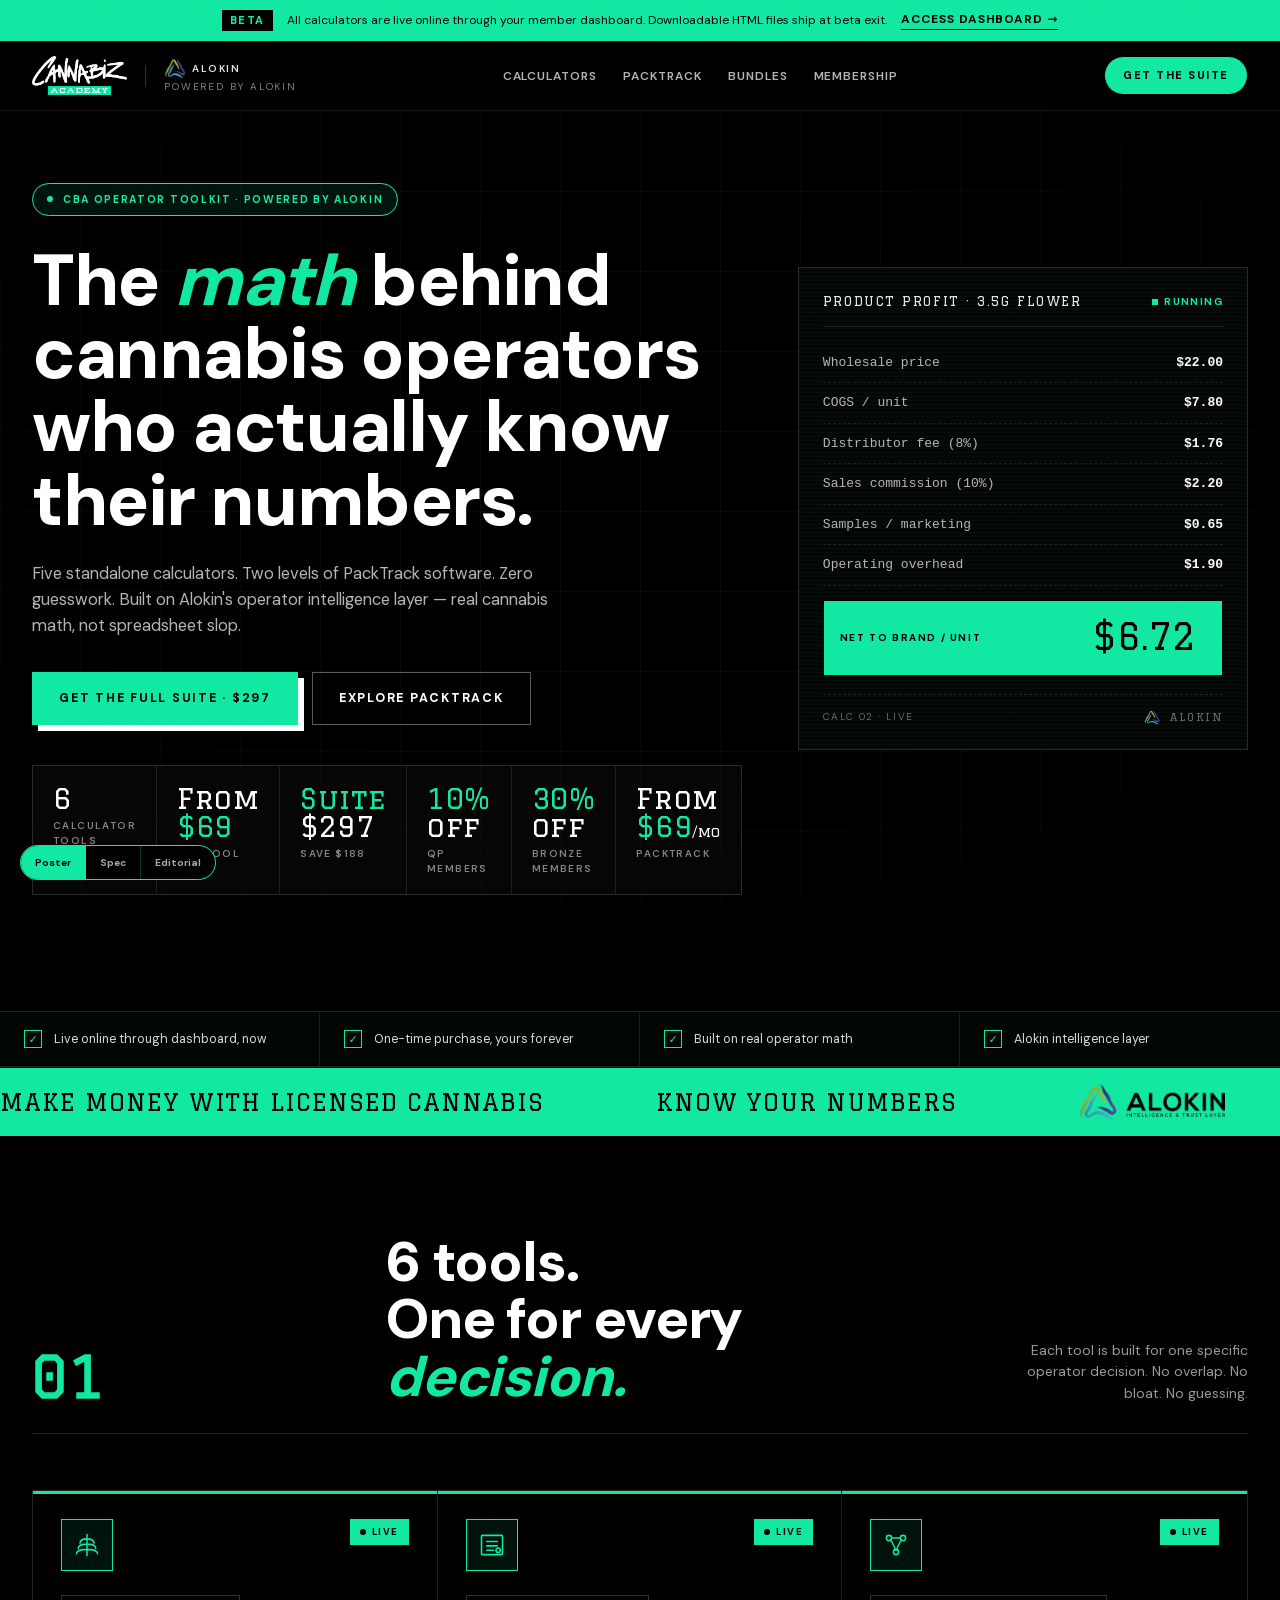
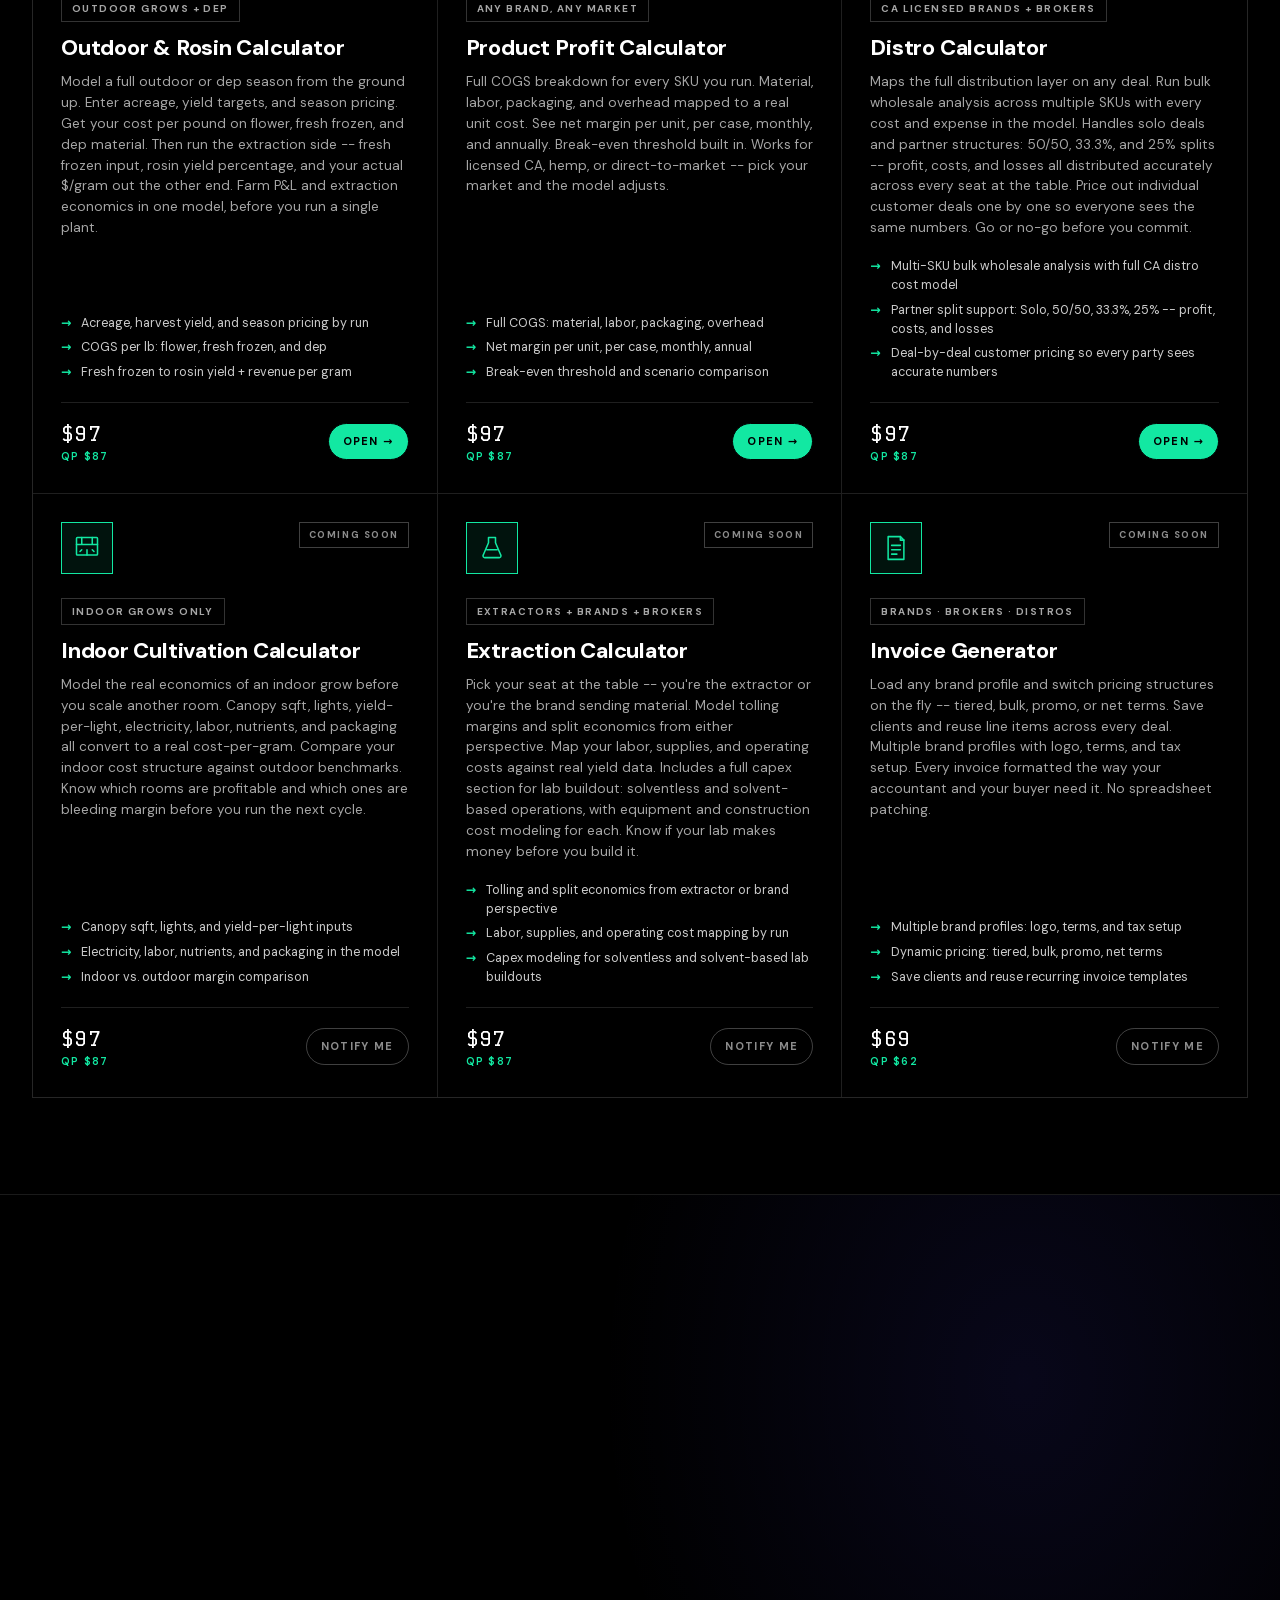
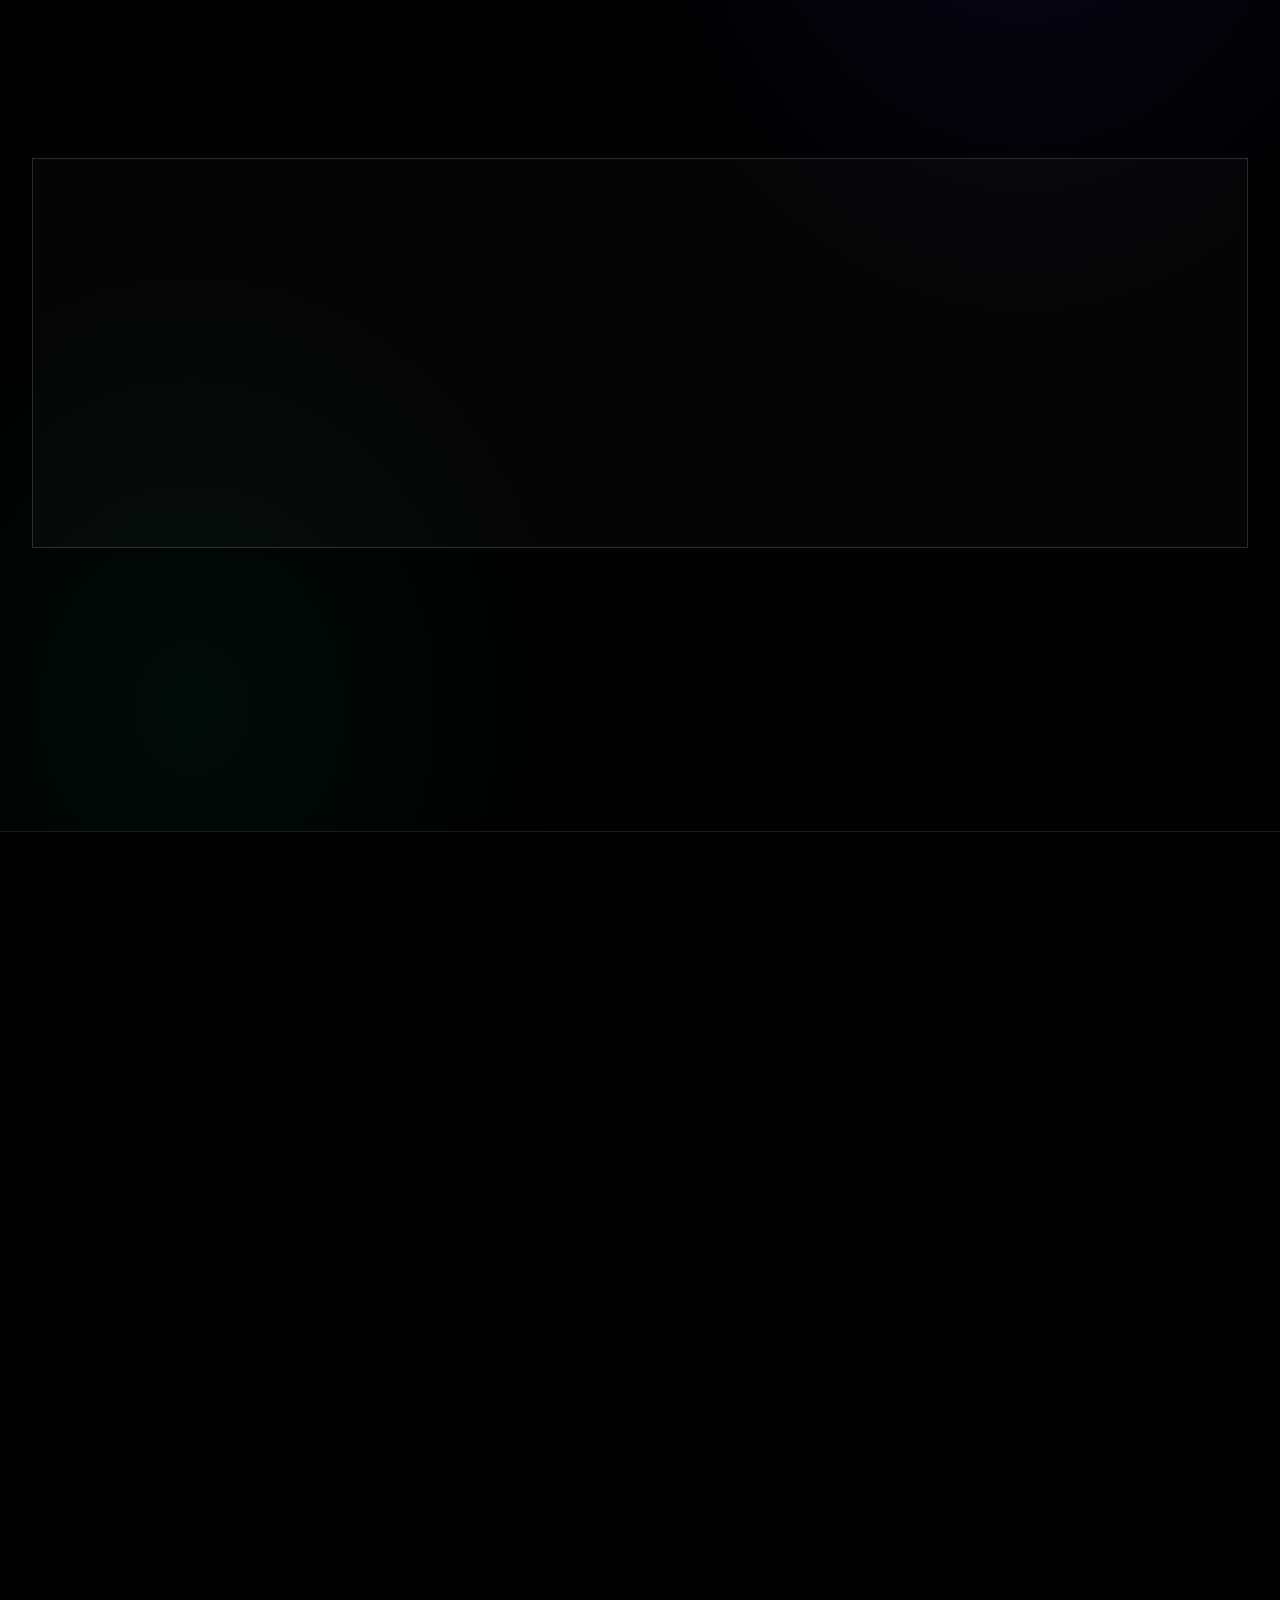
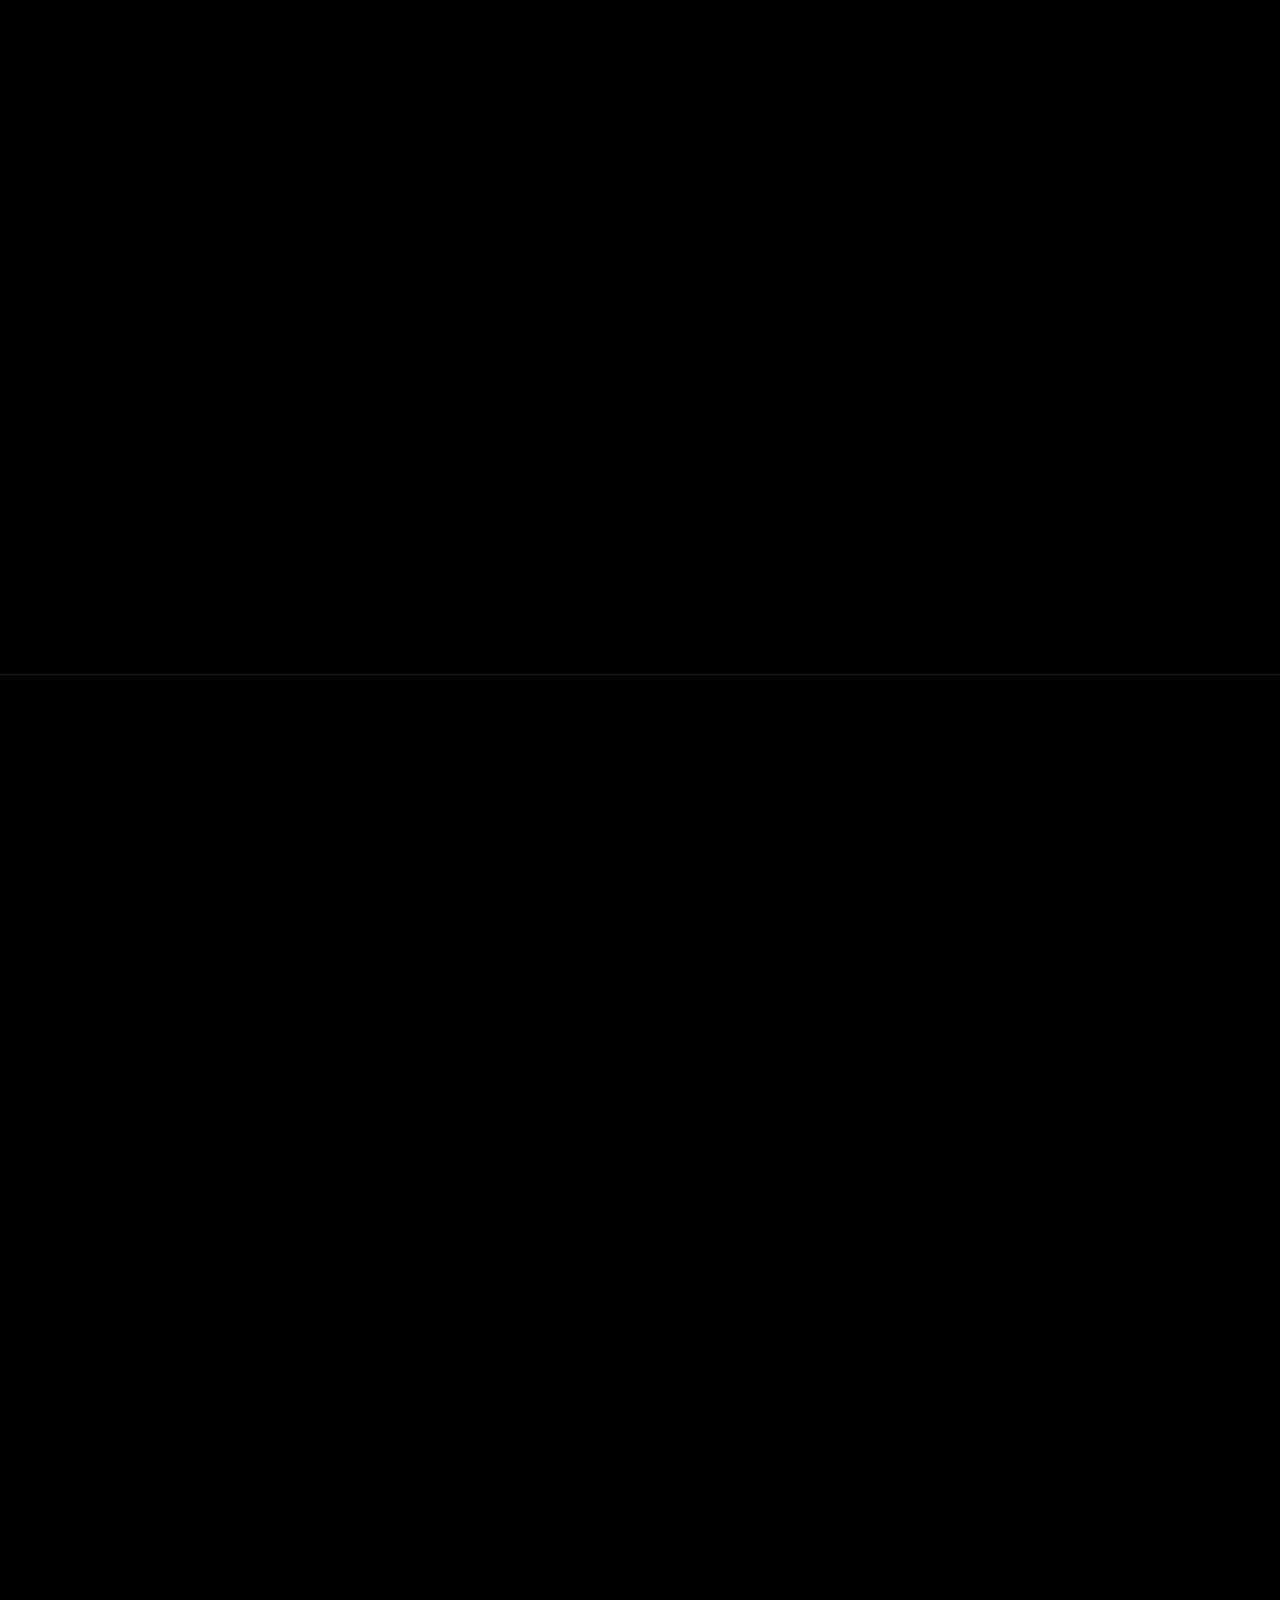
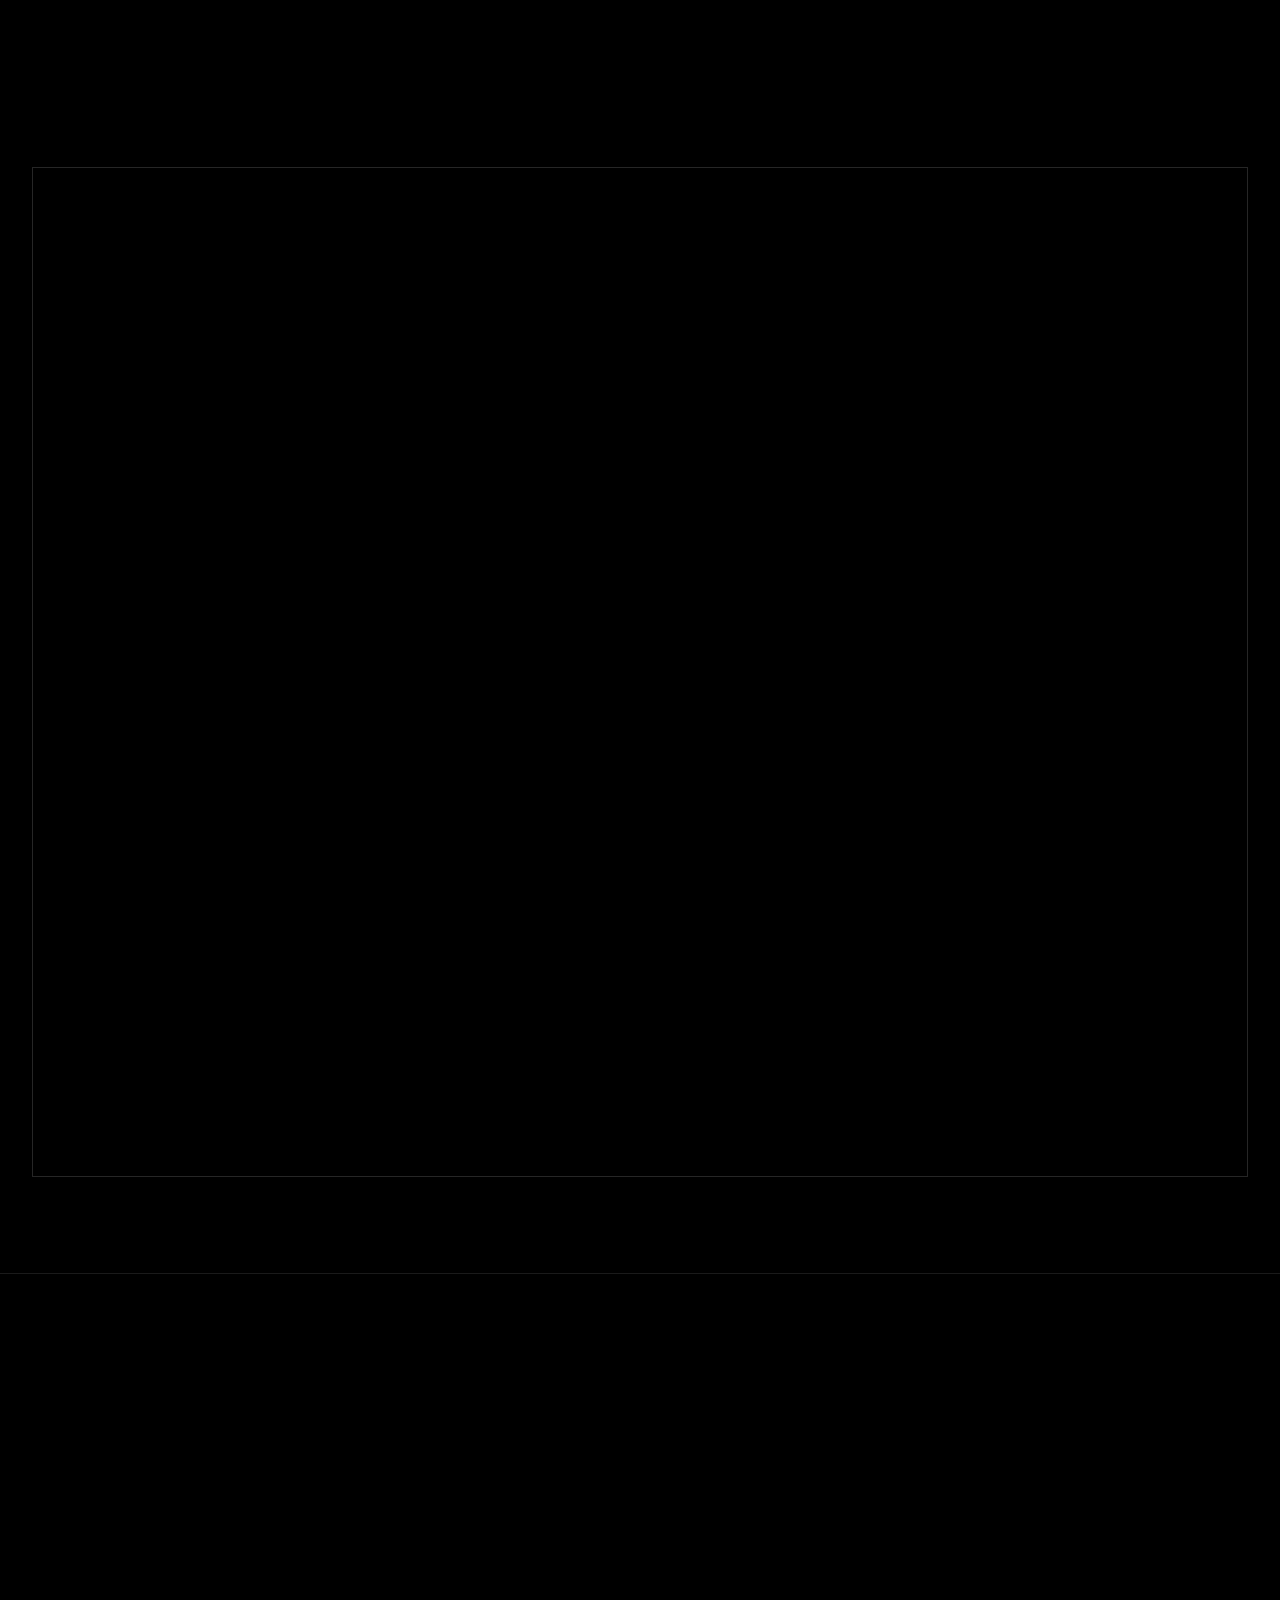
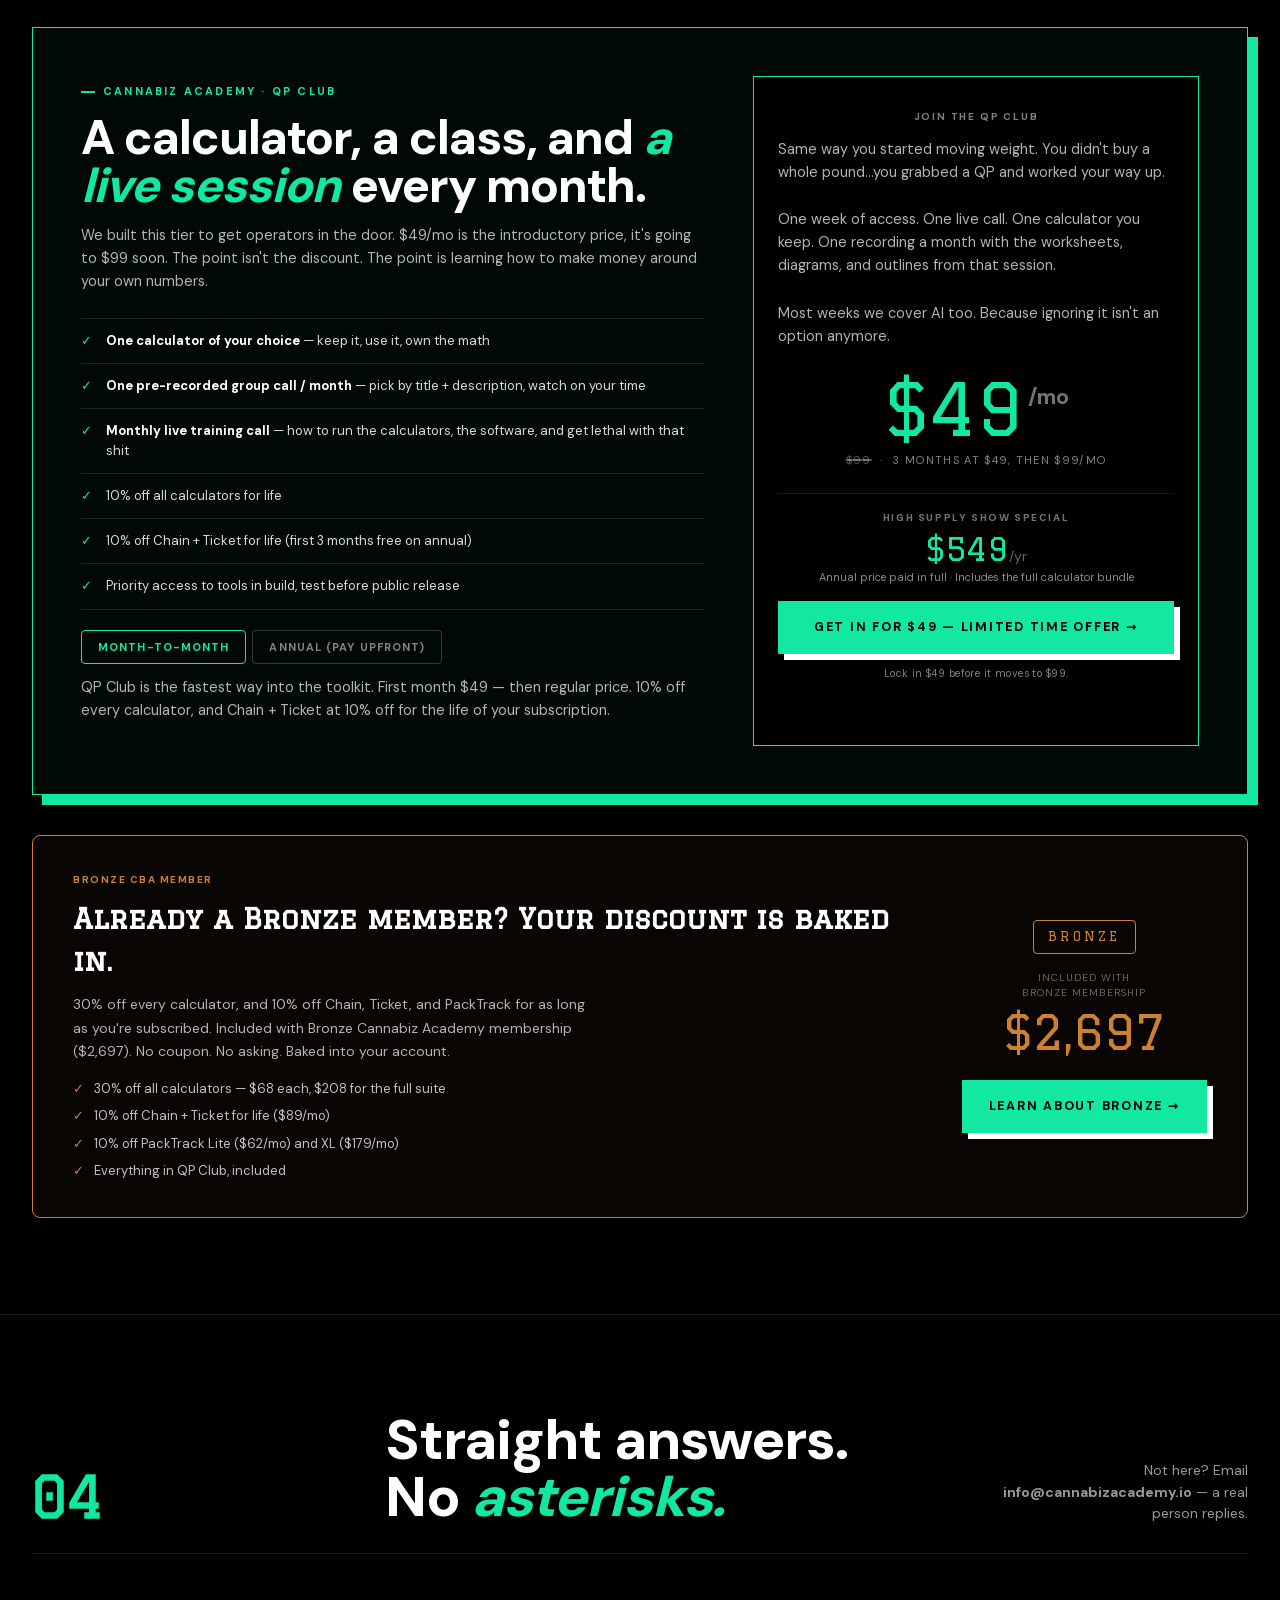
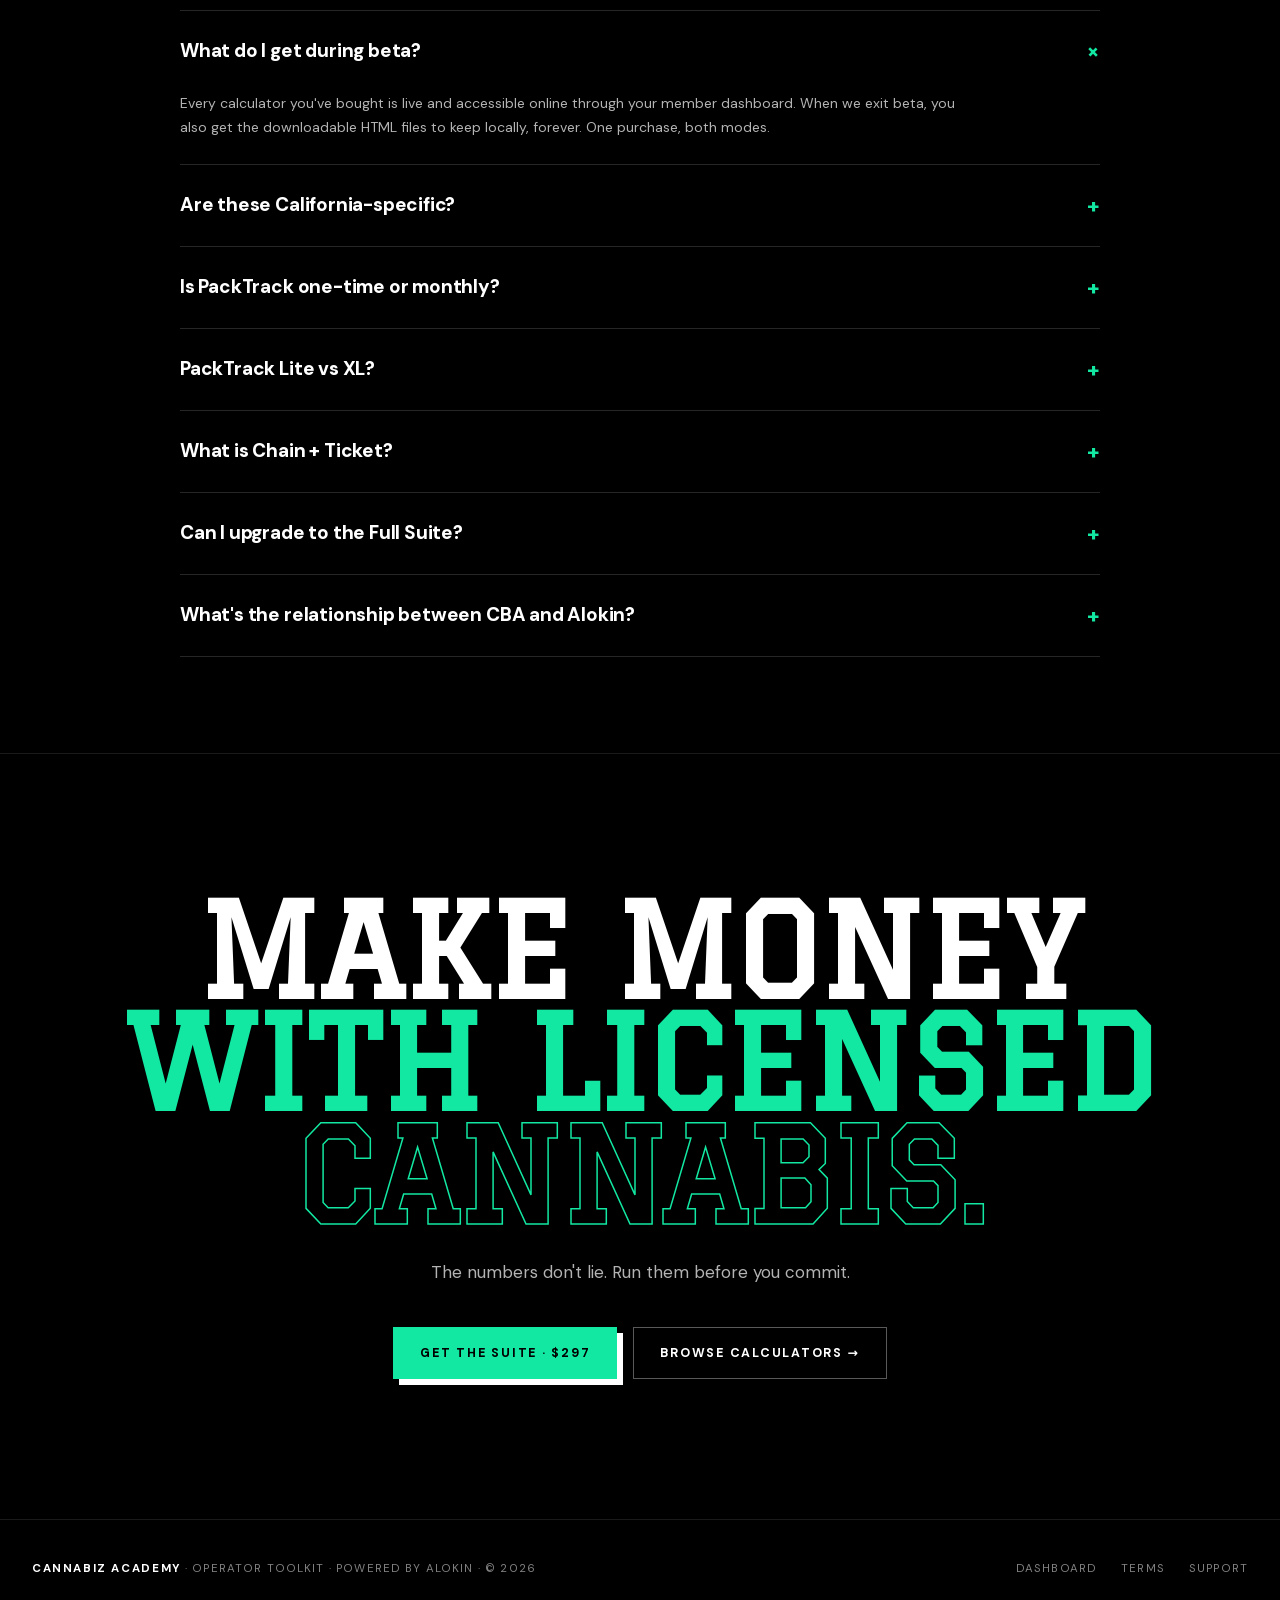
==== commit 60d16758: "Fix: wrap Alokin logo in alokin-itl-logo div (mix-blend-mode: screen) + correct white PNG" ====
--- a/index.html
+++ b/index.html
@@ -1709,7 +1709,7 @@
 
       <div class="alokin-head reveal">
         <div class="alokin-tagline-wrap">
-          <img src="alokin-brand/logo-2026-white.png" alt="Alokin — Intelligence &amp; Trust Layer" style="width:100%;max-width:420px;margin-bottom:32px;display:block;position:relative;z-index:10;filter:none;">
+          <div class="alokin-itl-logo"><img src="alokin-brand/logo-primary-white.png" alt="Alokin — Intelligence &amp; Trust Layer" style="width:100%;max-width:420px;height:auto;display:block;filter:none;"></div>
           <img src="alokin-brand/tagline-tech-for-trappers.png" alt="Technology for Trappers">
         </div>
         <div class="alokin-head-text">
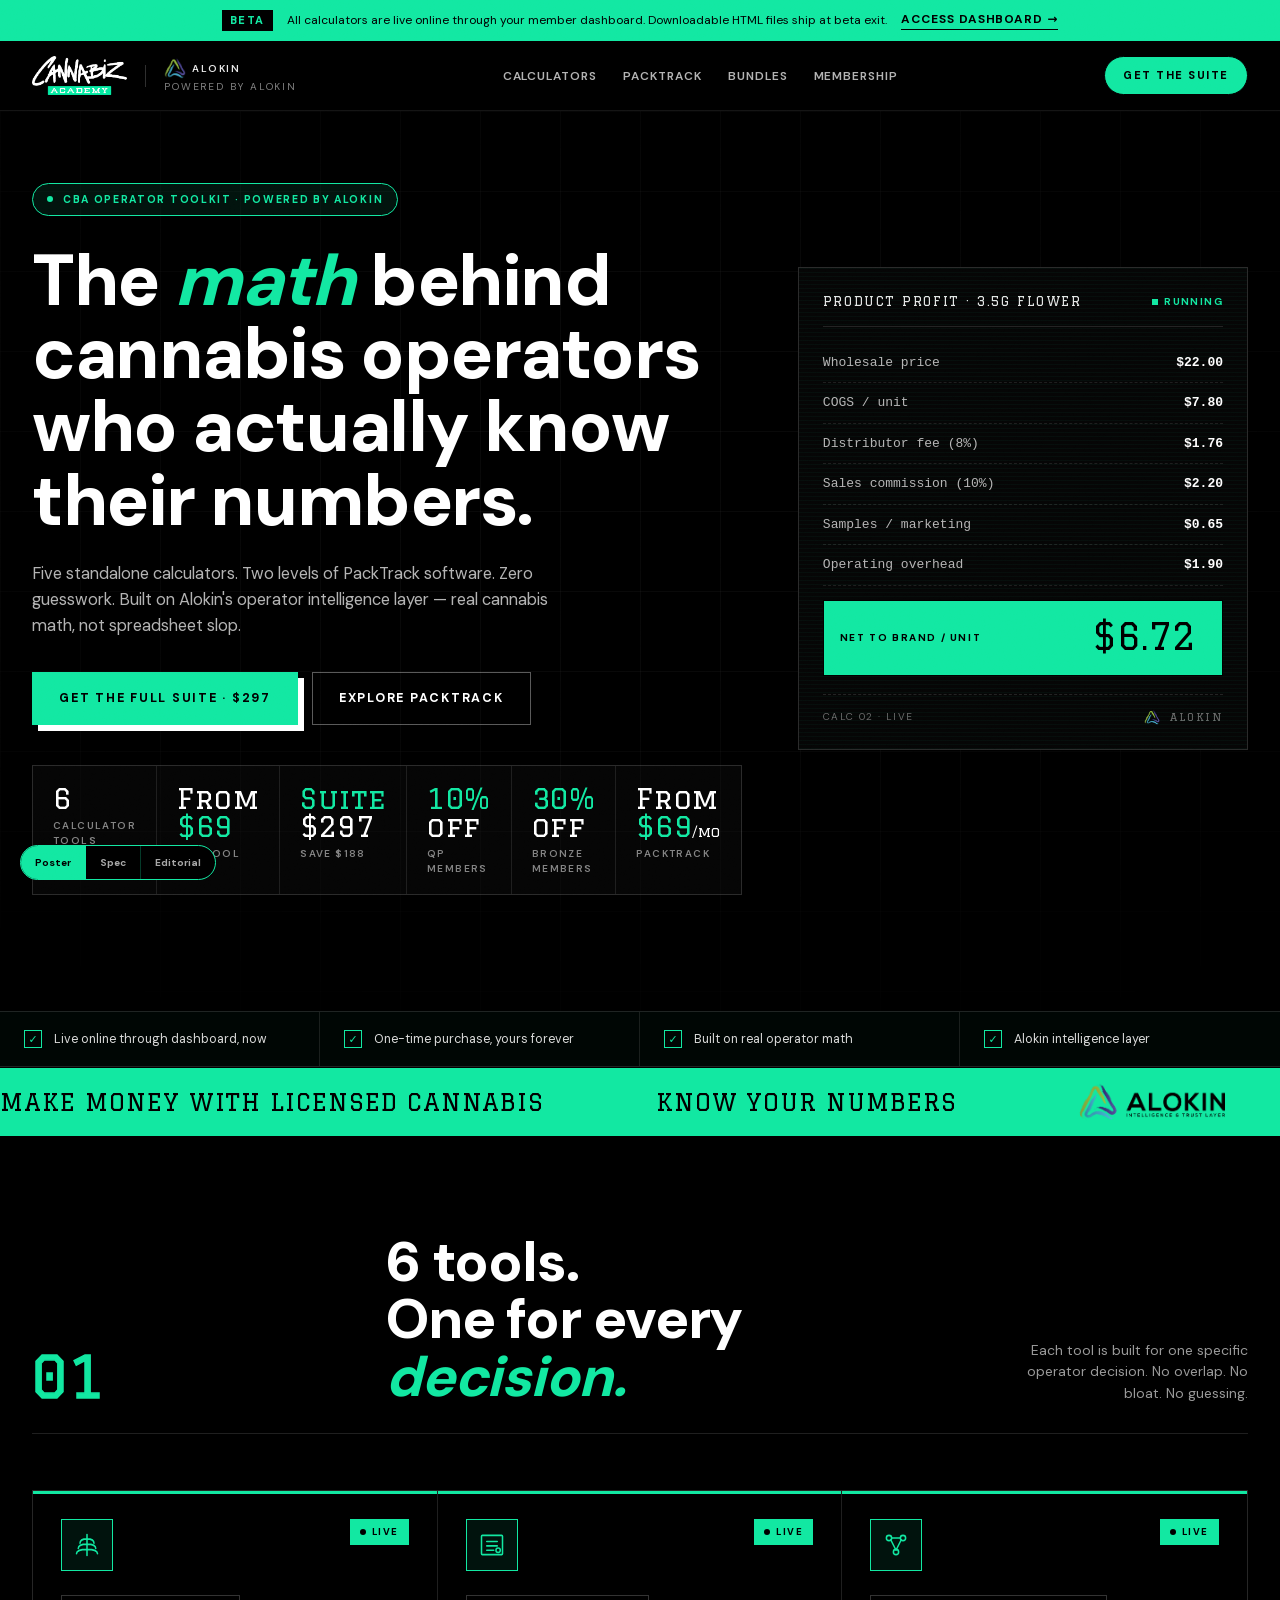
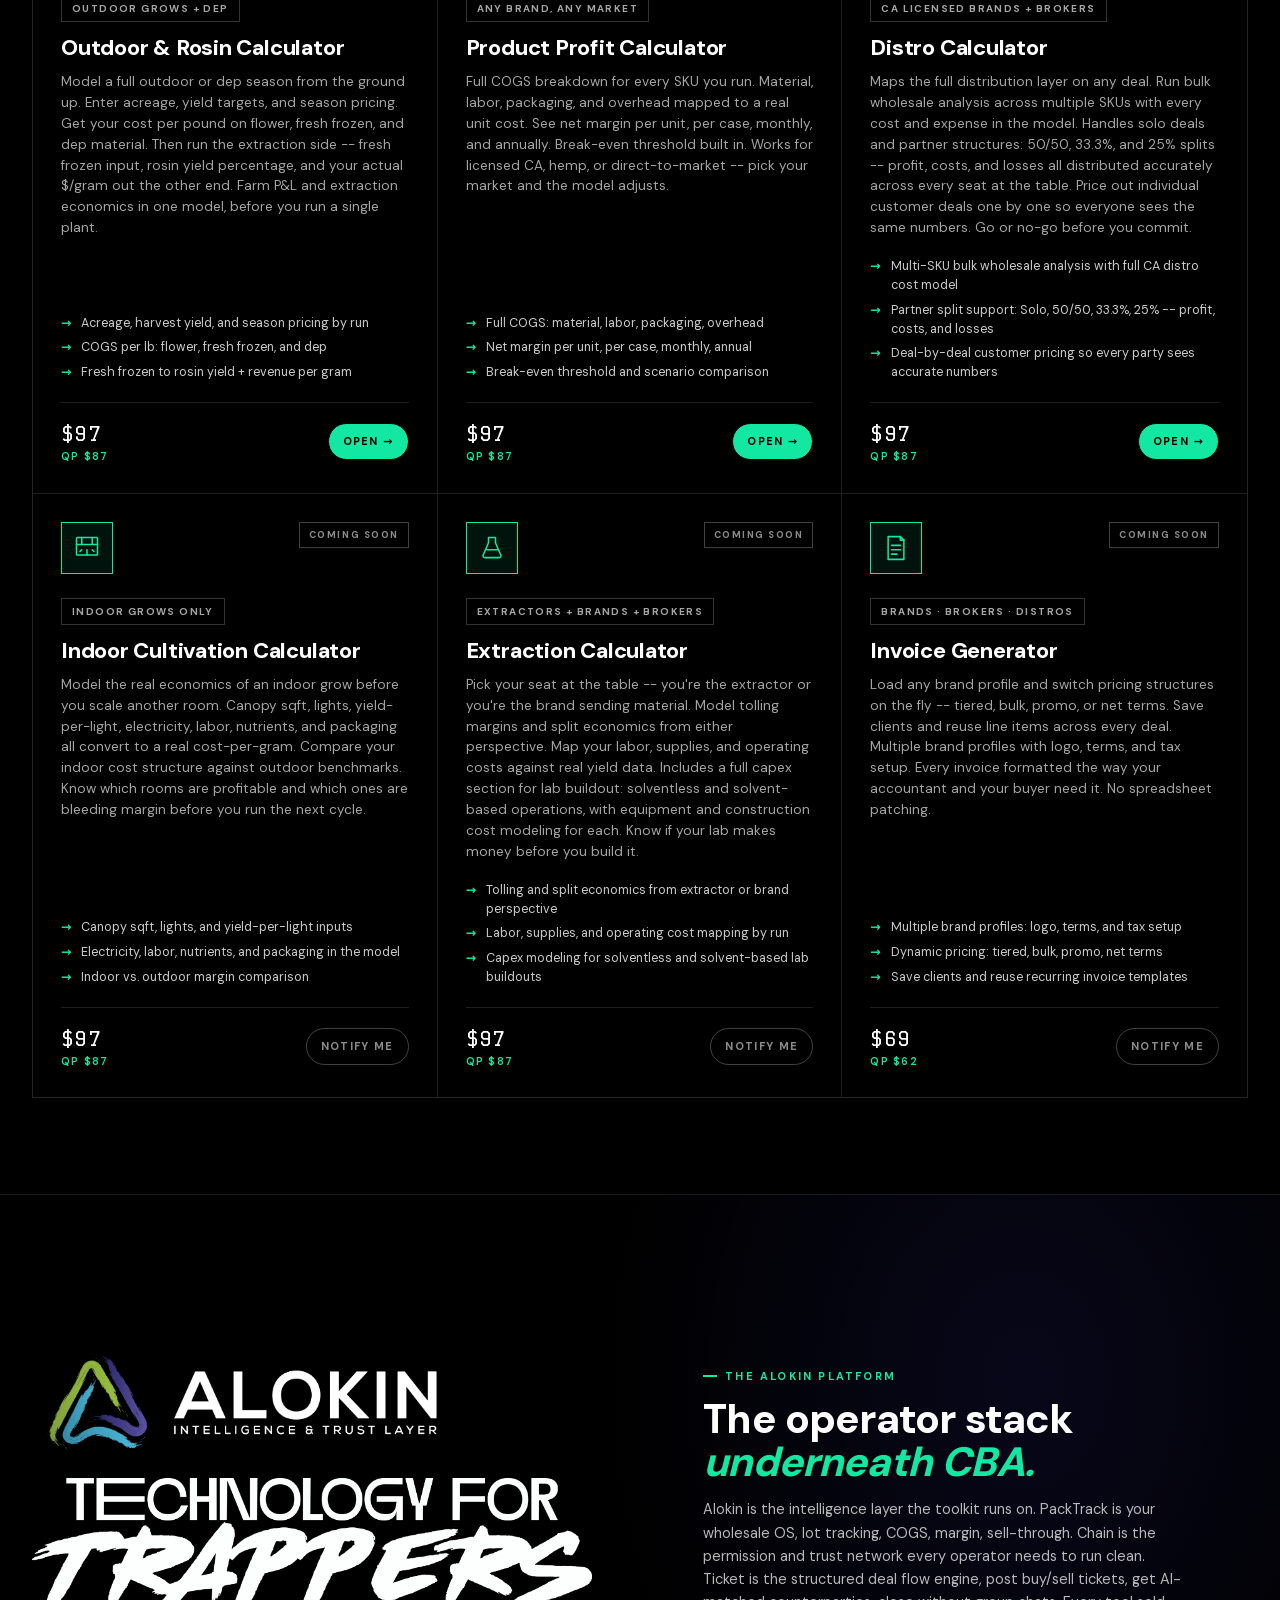
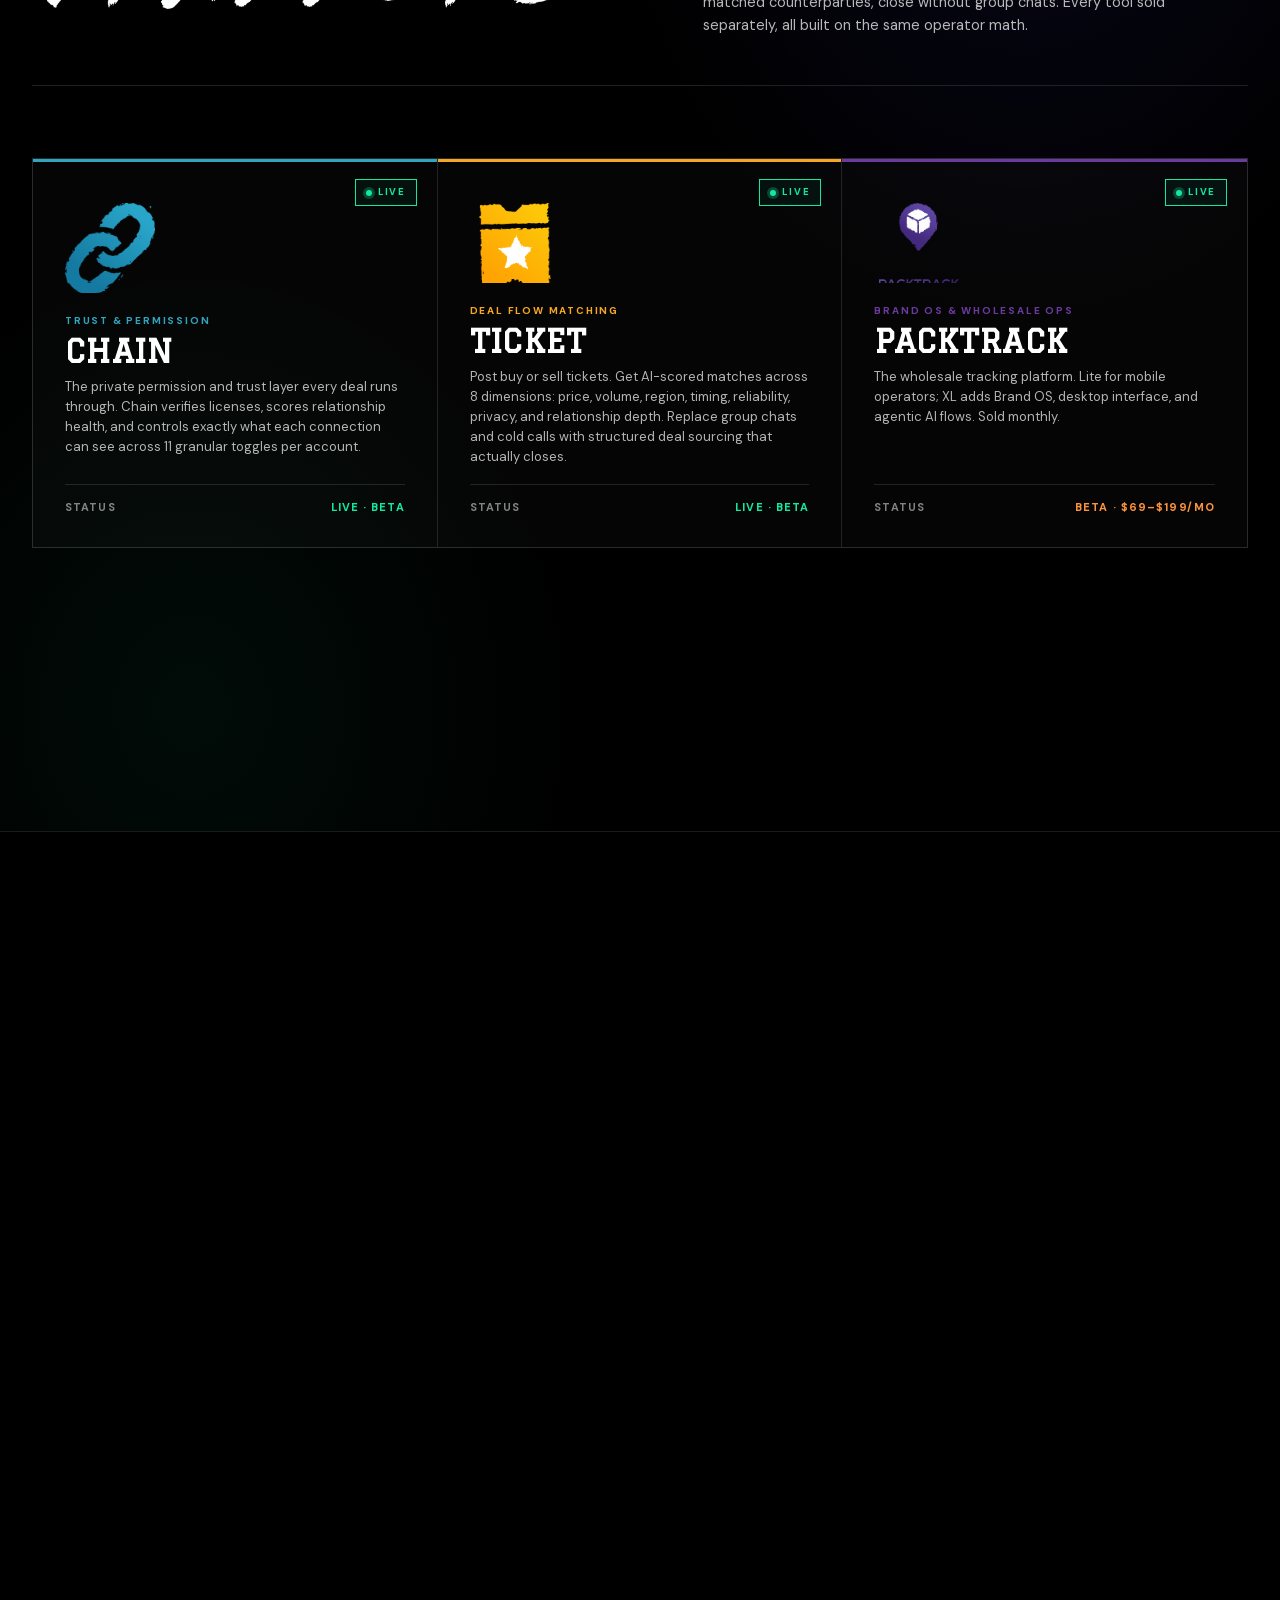
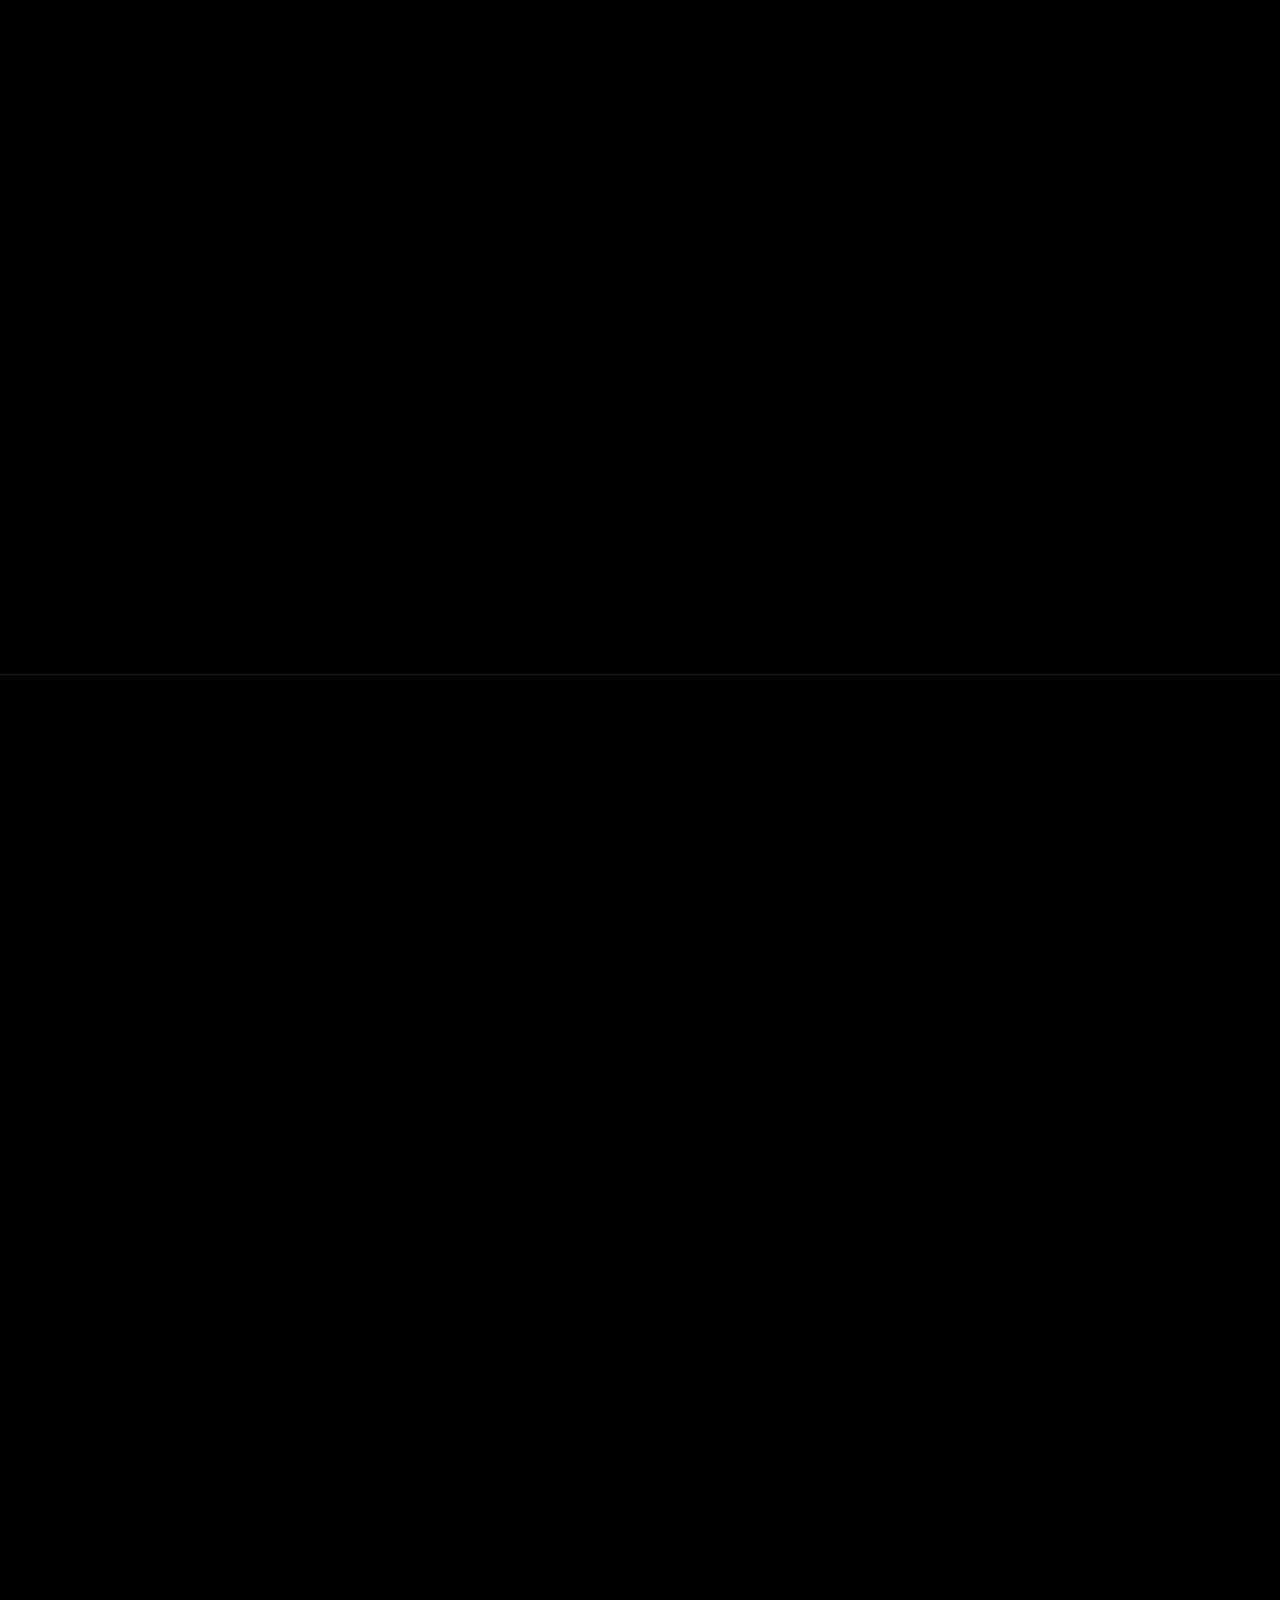
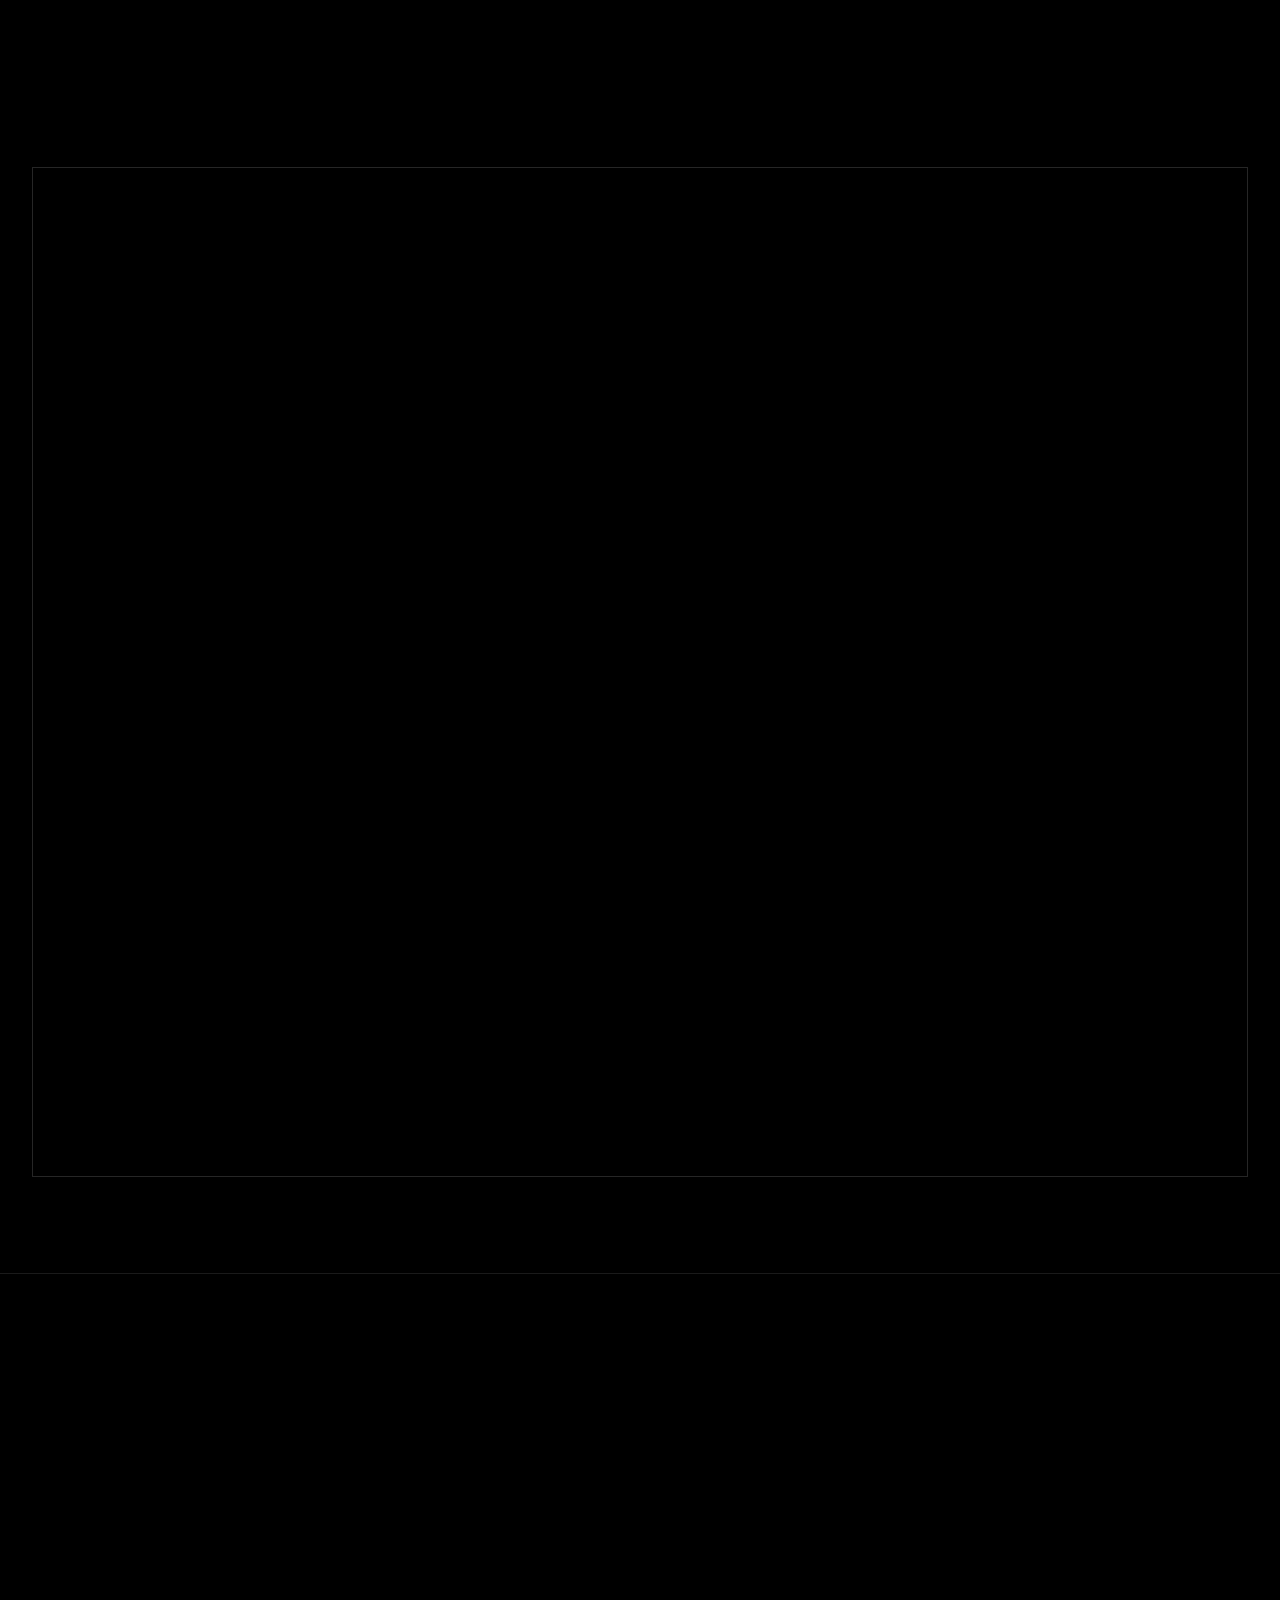
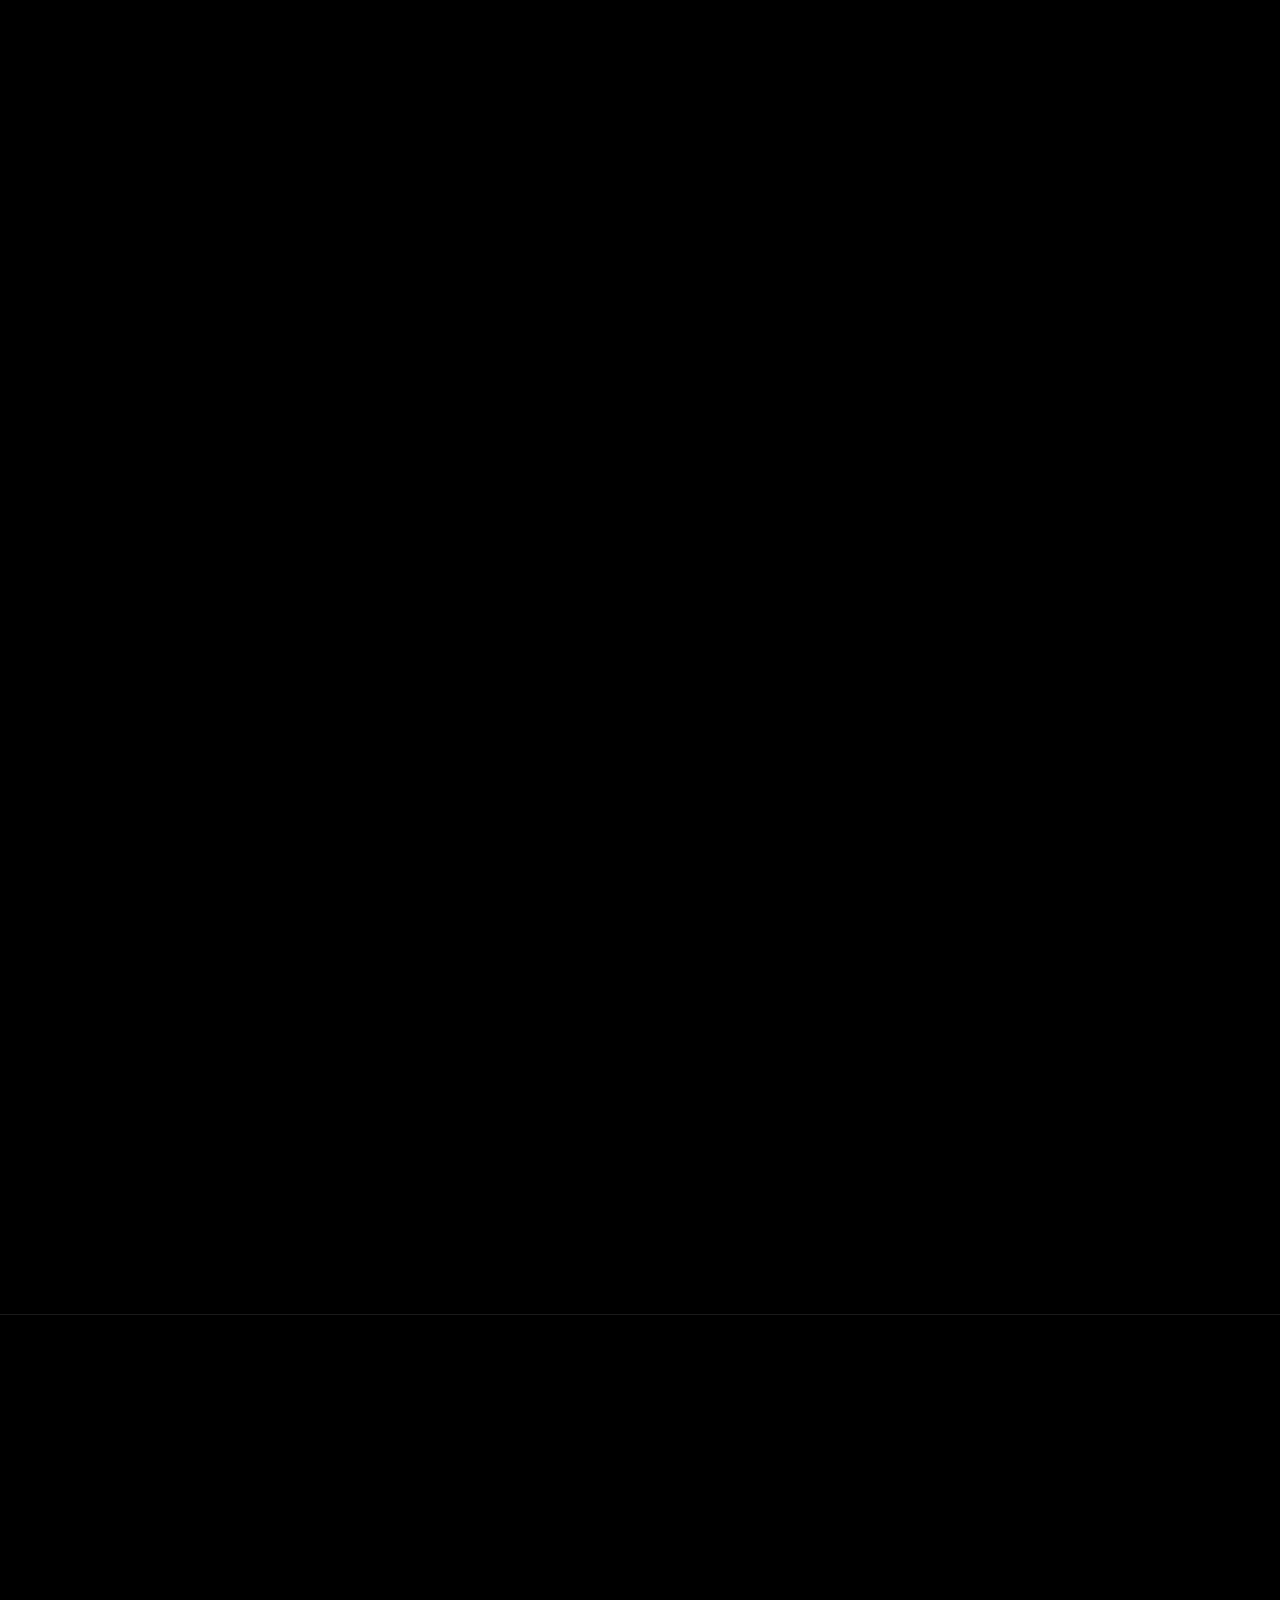
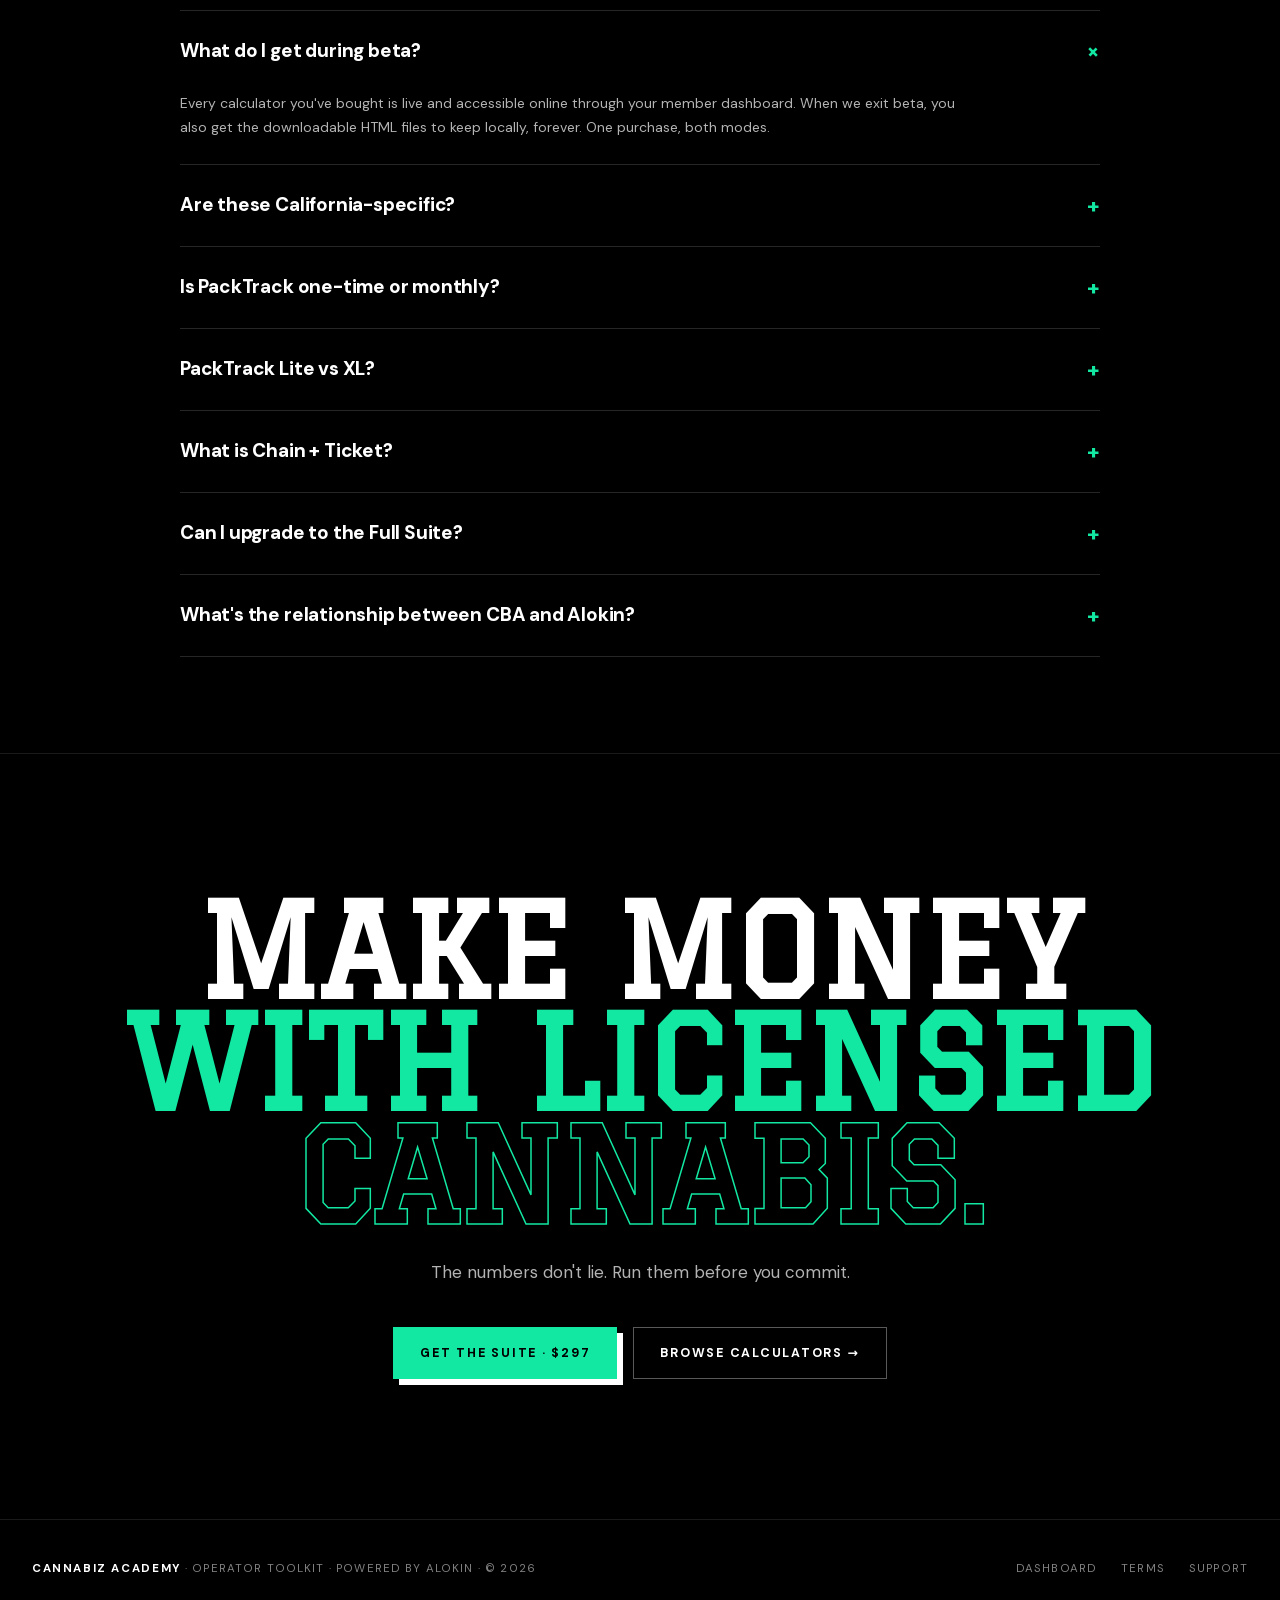
==== commit 34aa1bad: "Copy: Four → Five personas" ====
--- a/index.html
+++ b/index.html
@@ -1877,7 +1877,7 @@
       <div class="section-head reveal">
         <div class="num">02</div>
         <h2 class="title">Built for how<br>operators <span class="mint">actually work.</span></h2>
-        <div class="sub">Four personas. Real calculator + Alokin software combinations. Pick yours.</div>
+        <div class="sub">Five personas. Real calculator + Alokin software combinations. Pick yours.</div>
       </div>
 
       <!-- Featured: Full Suite -->
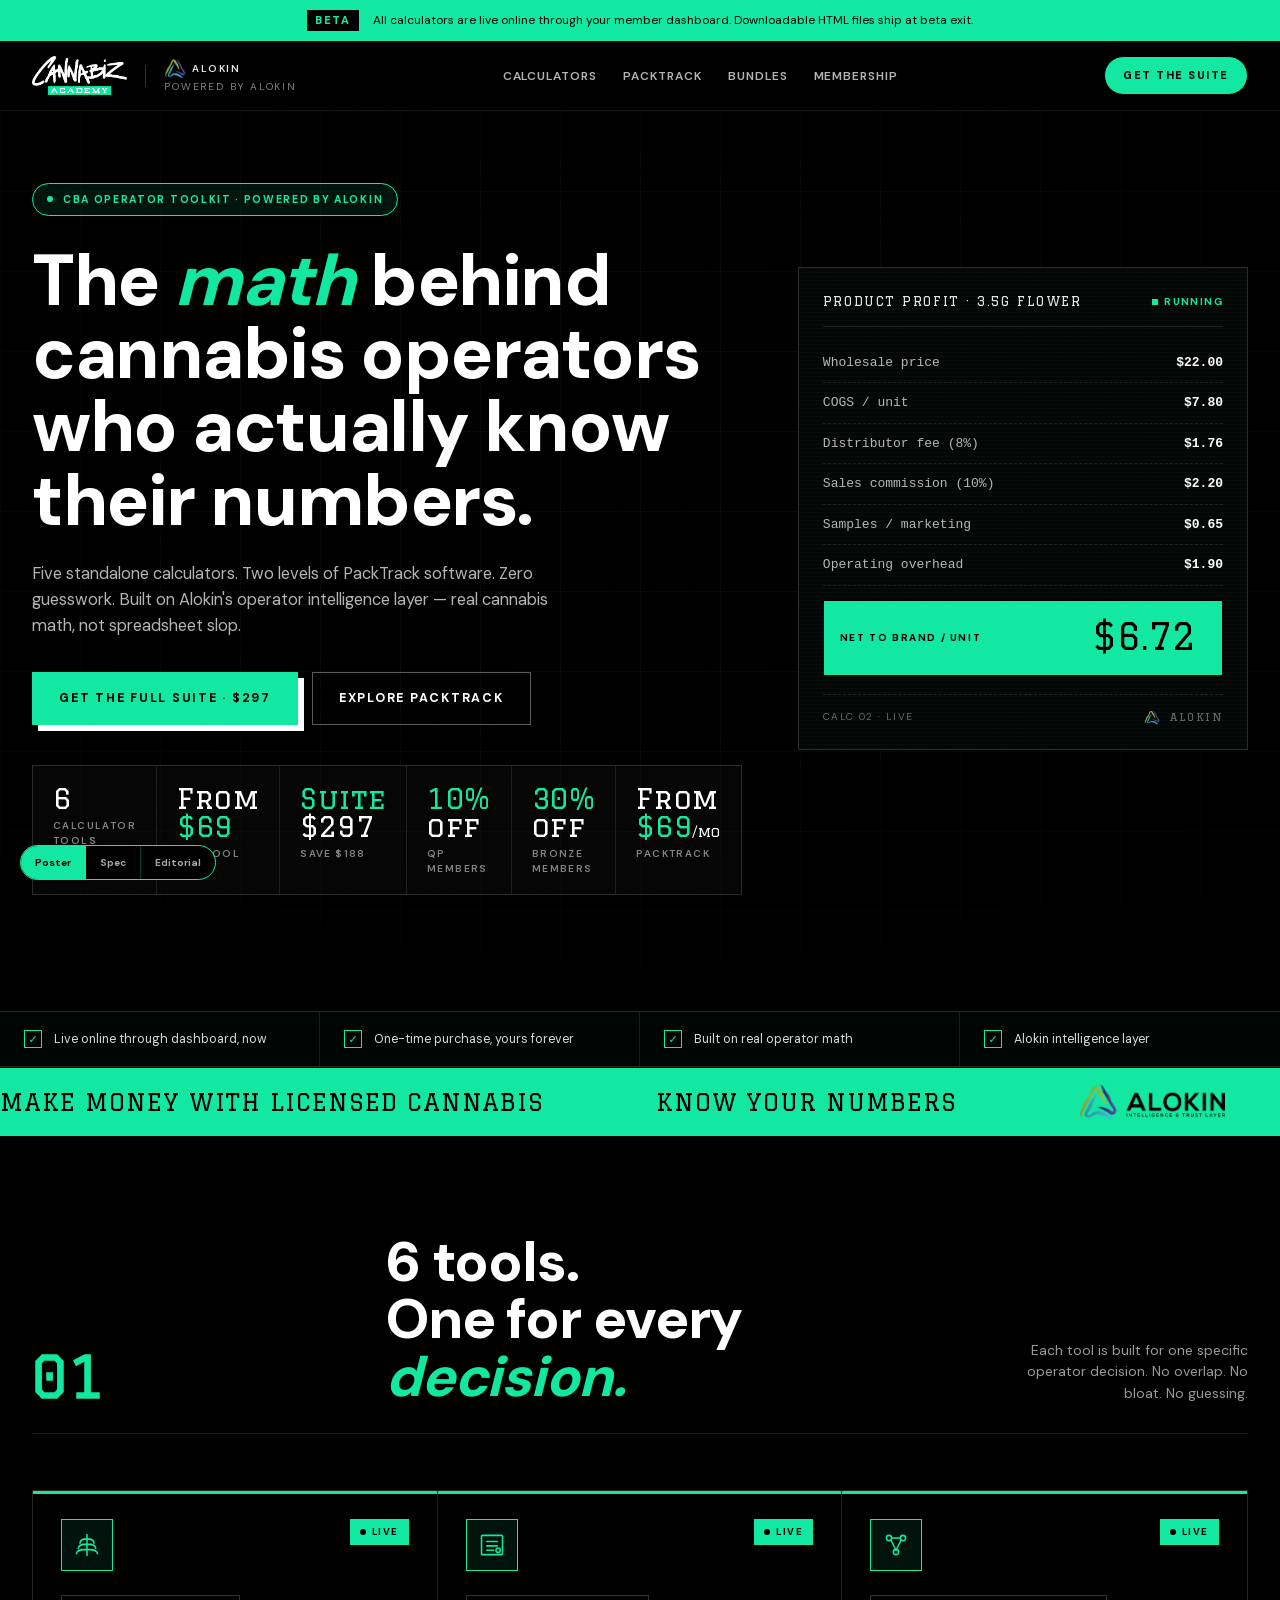
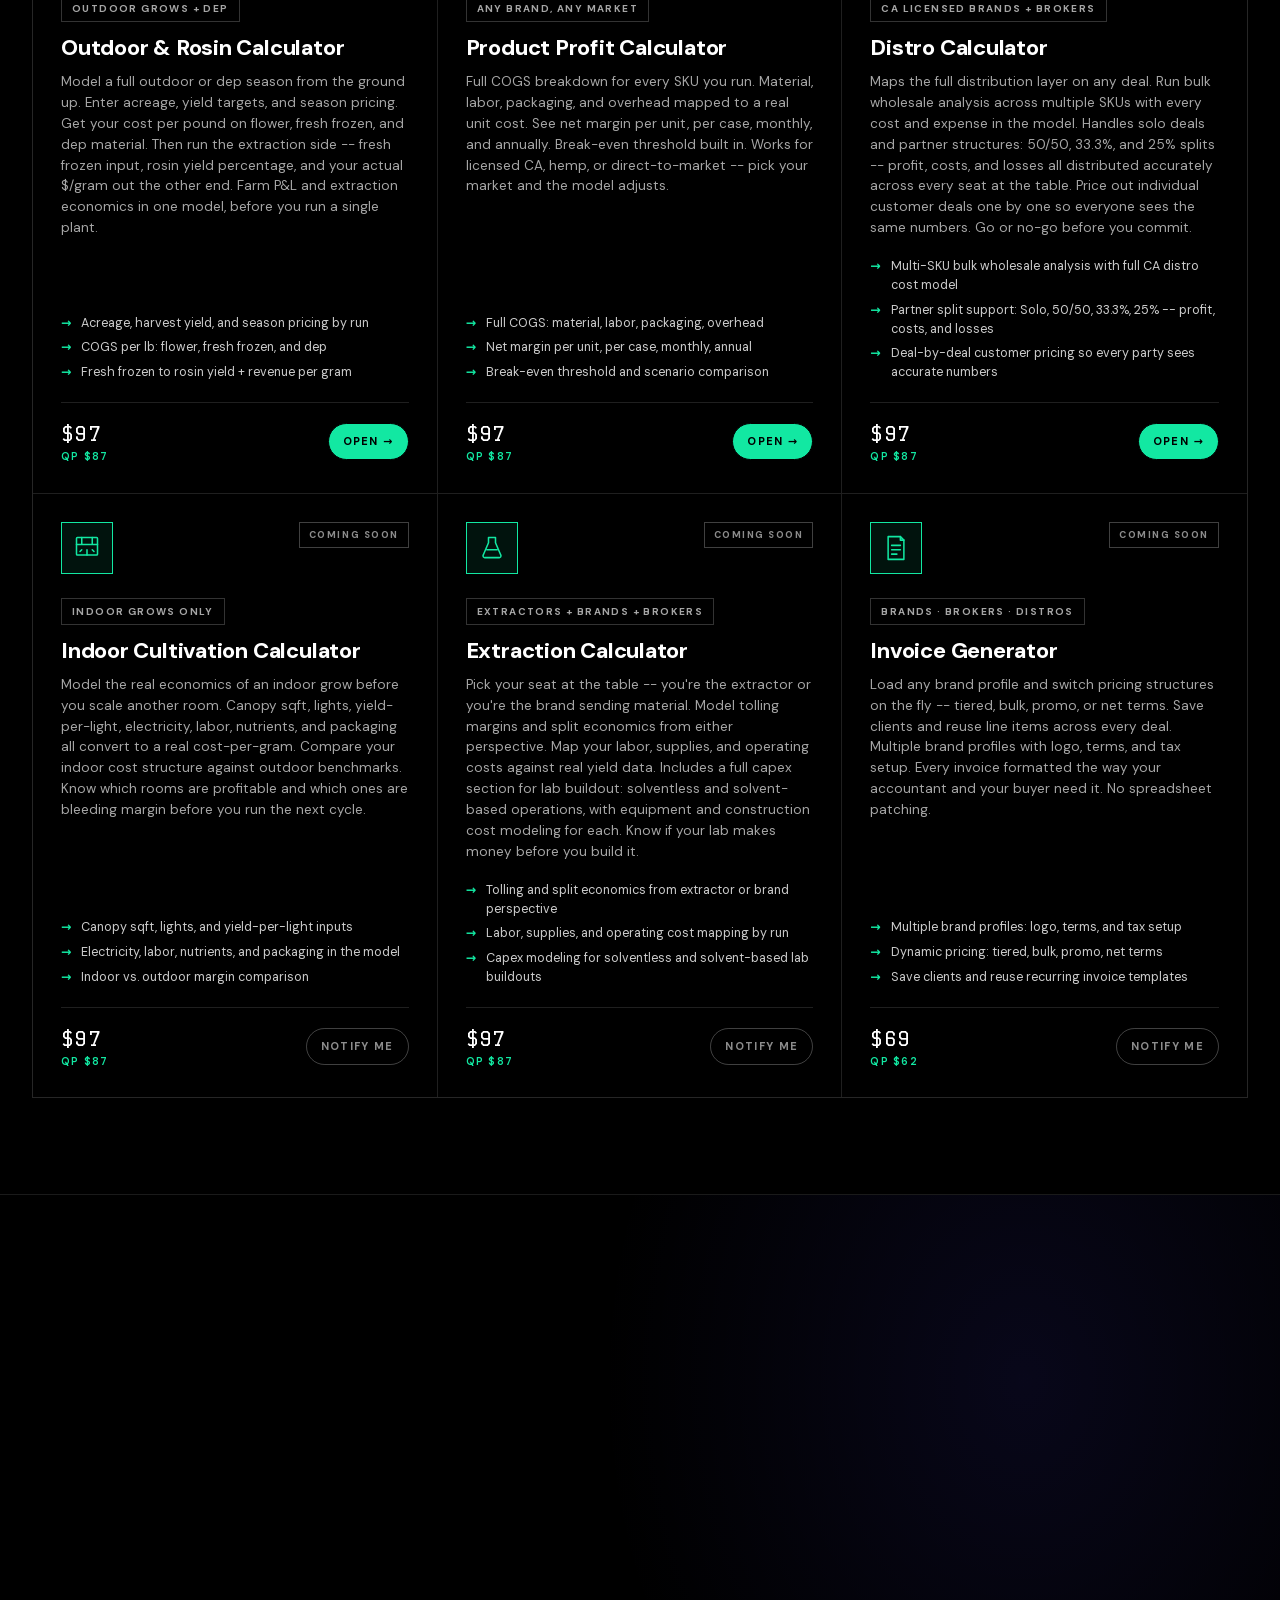
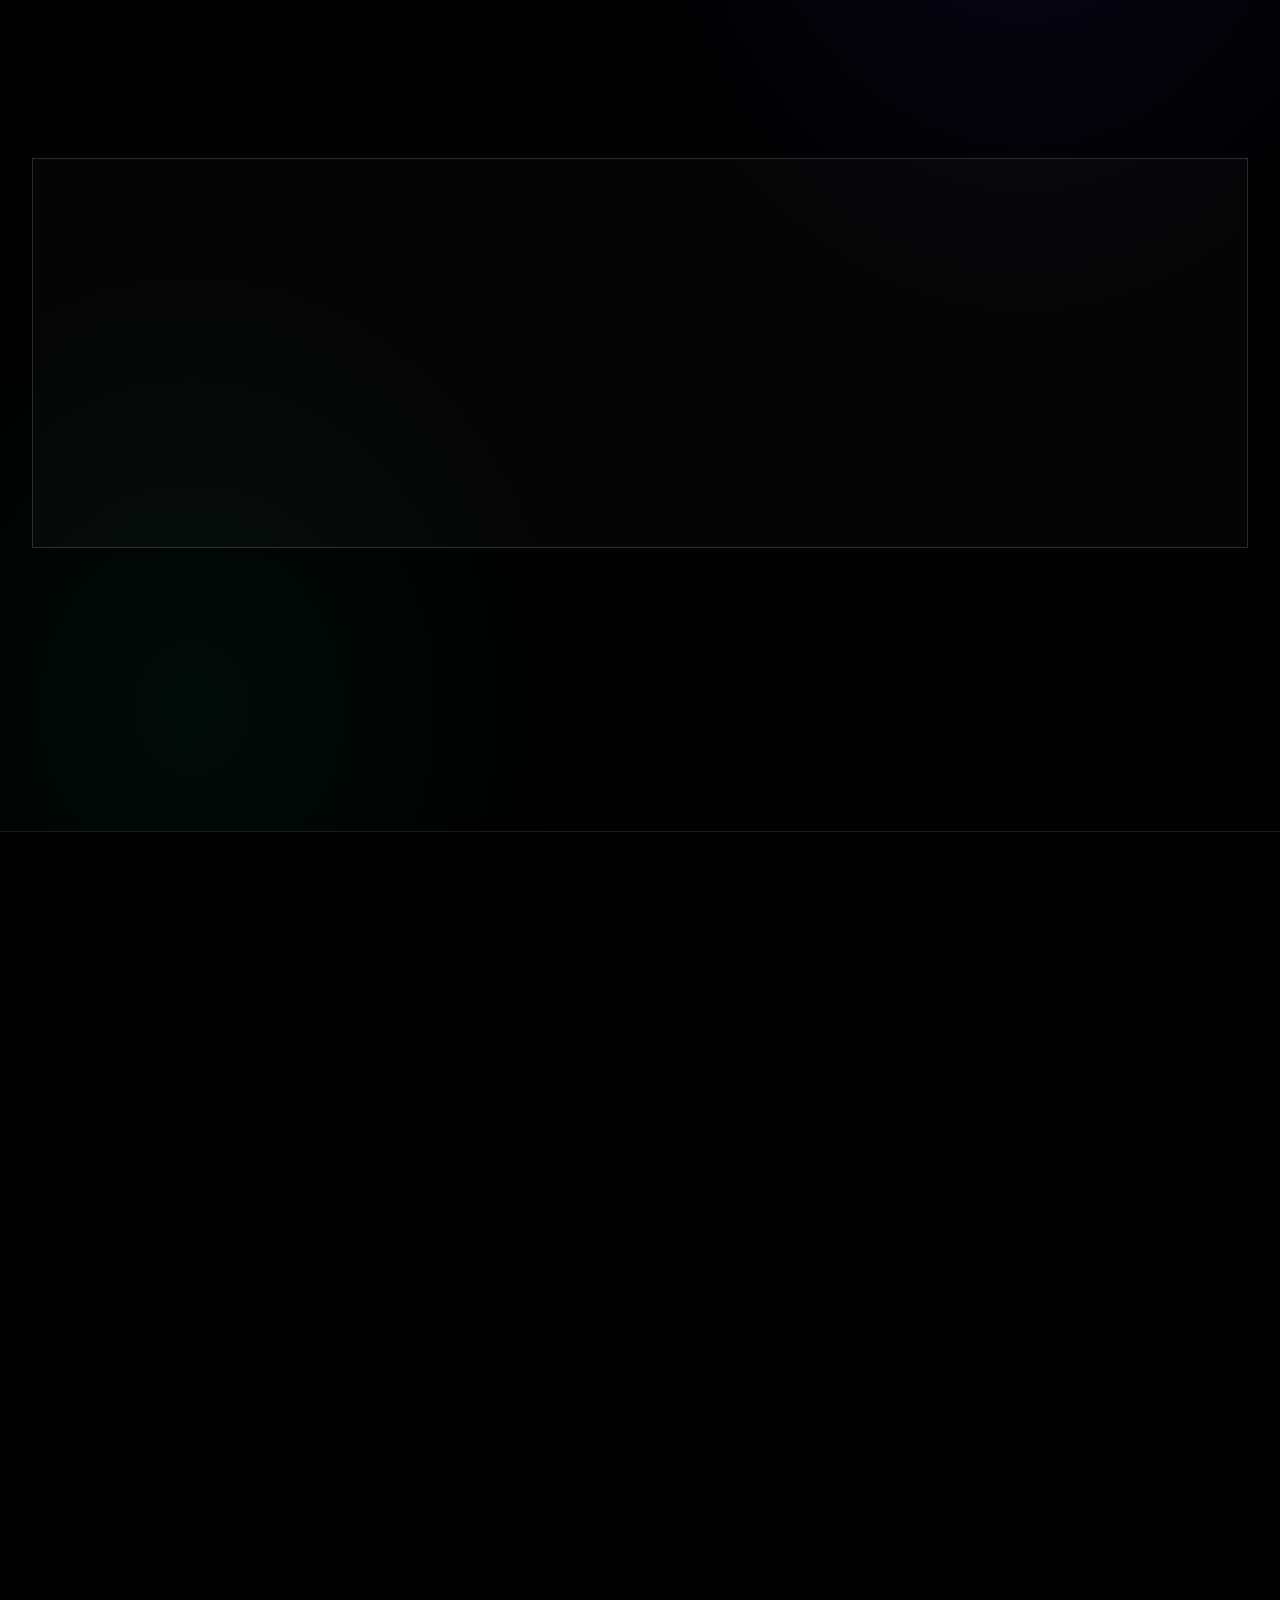
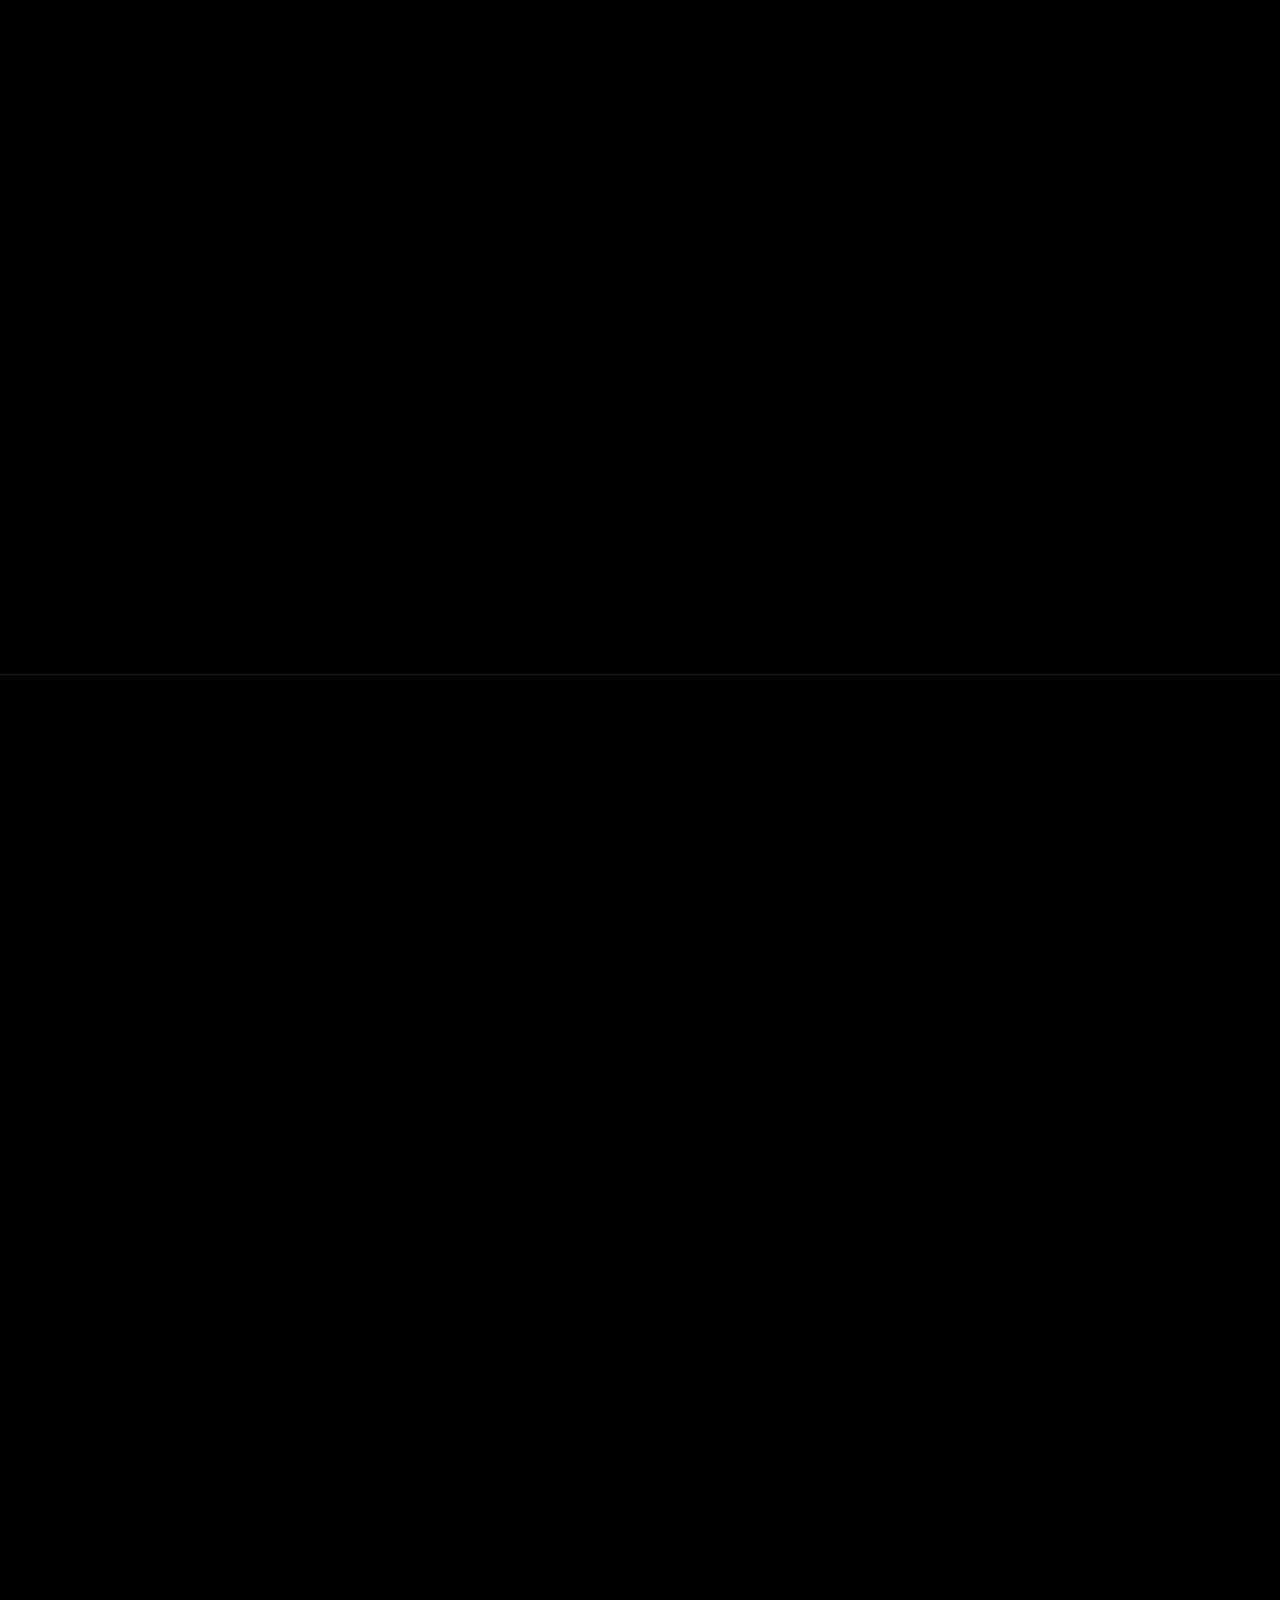
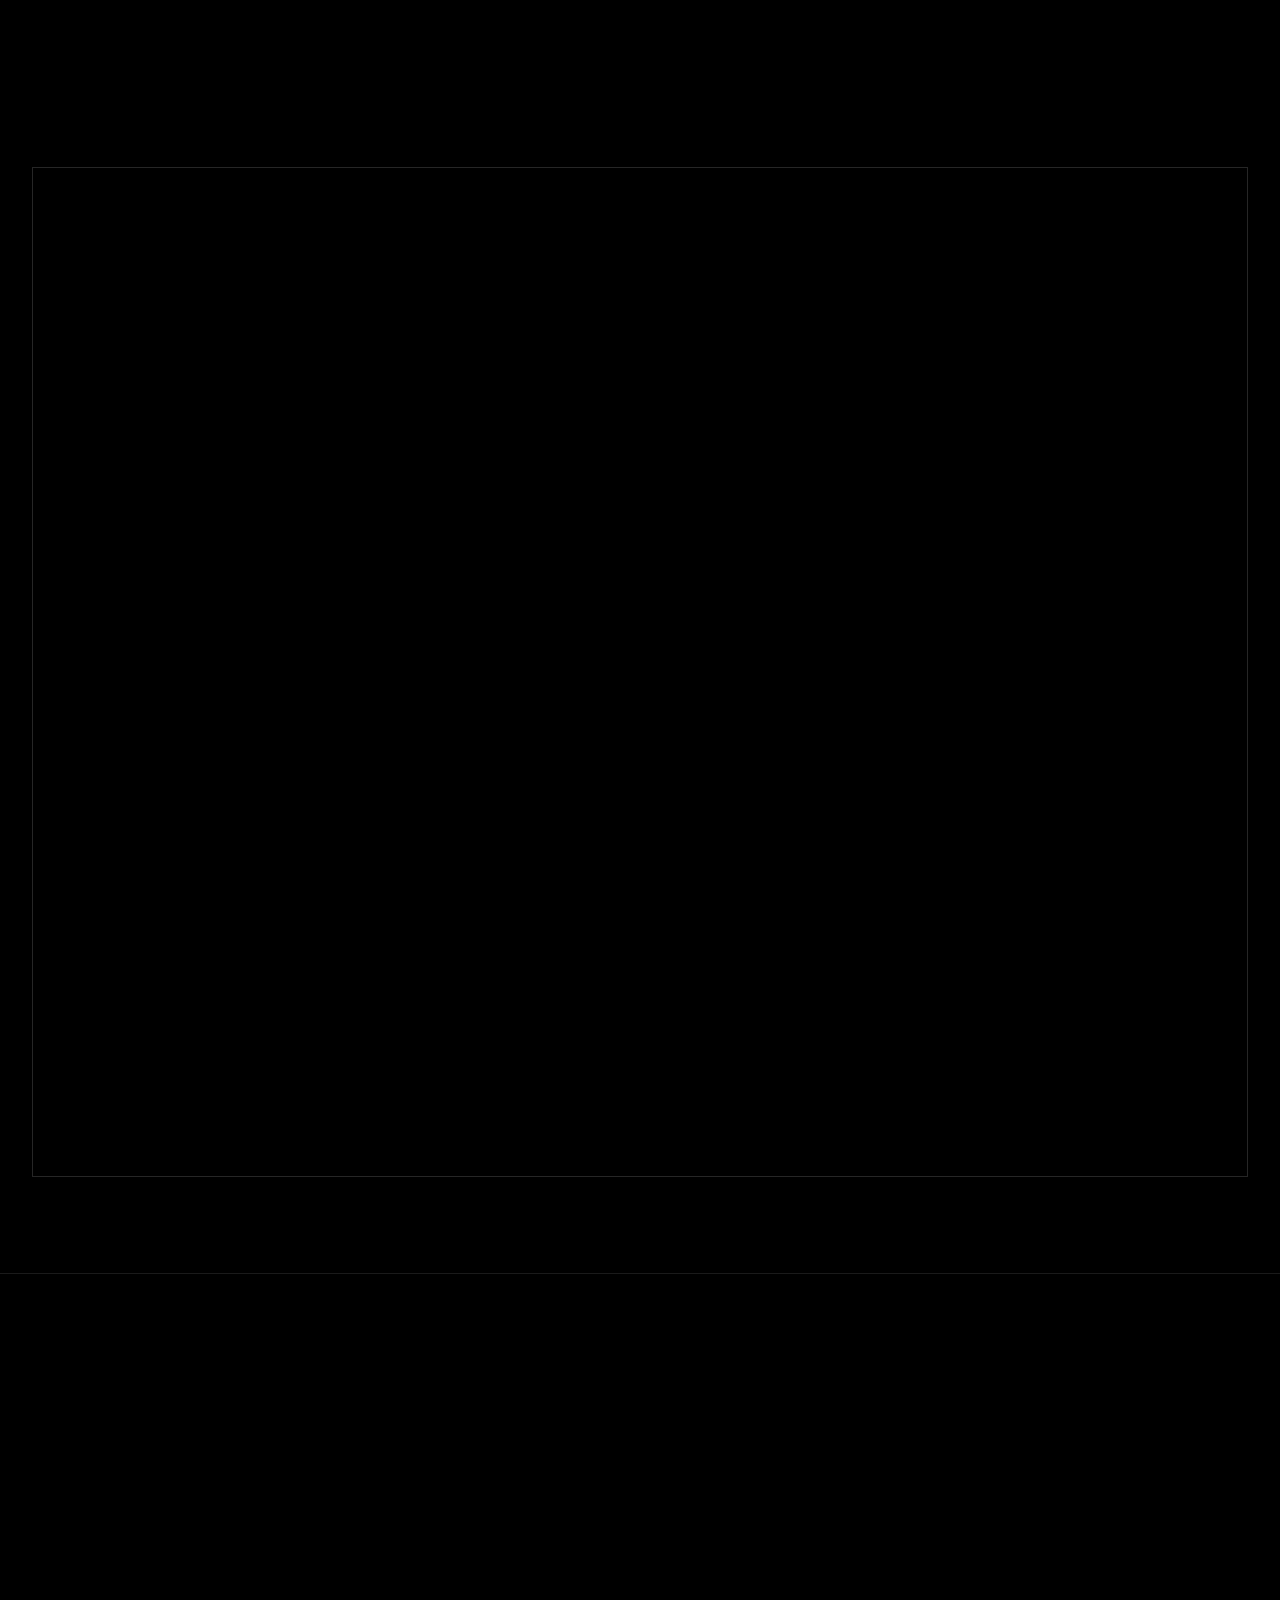
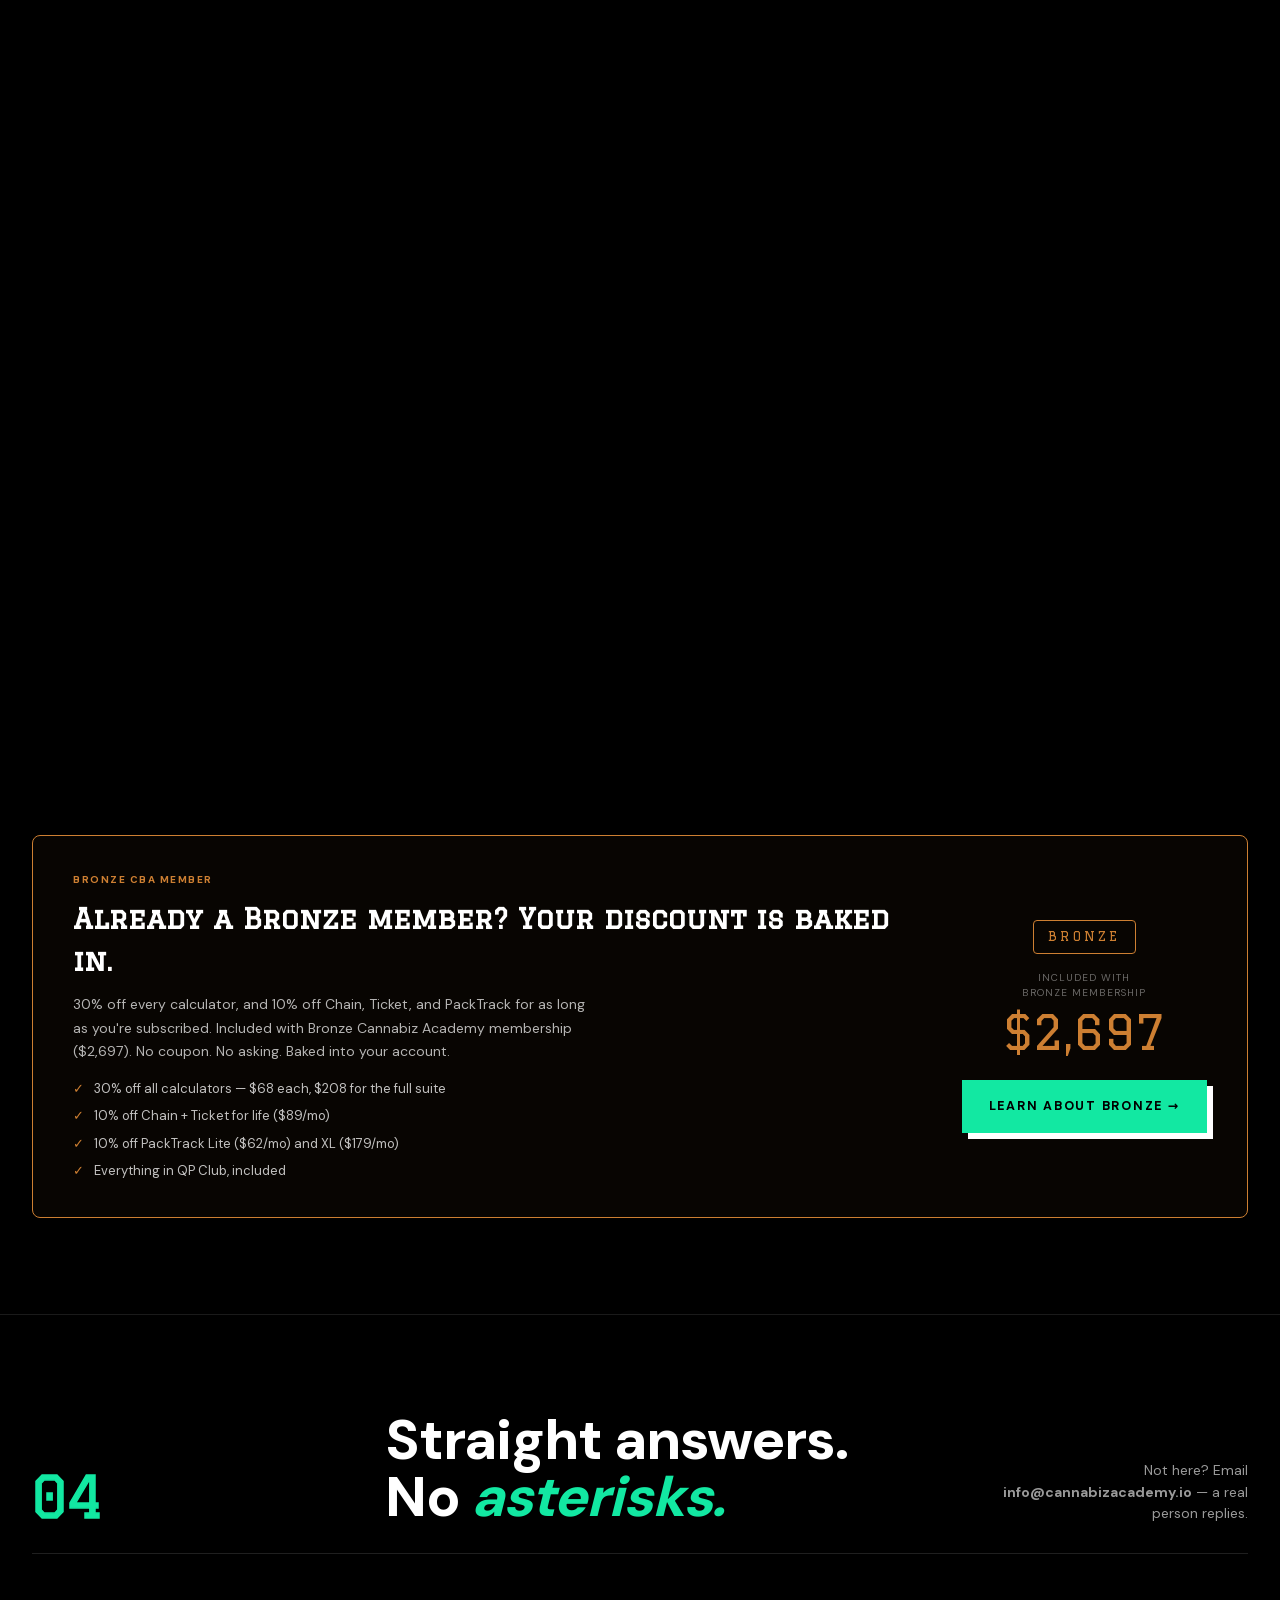
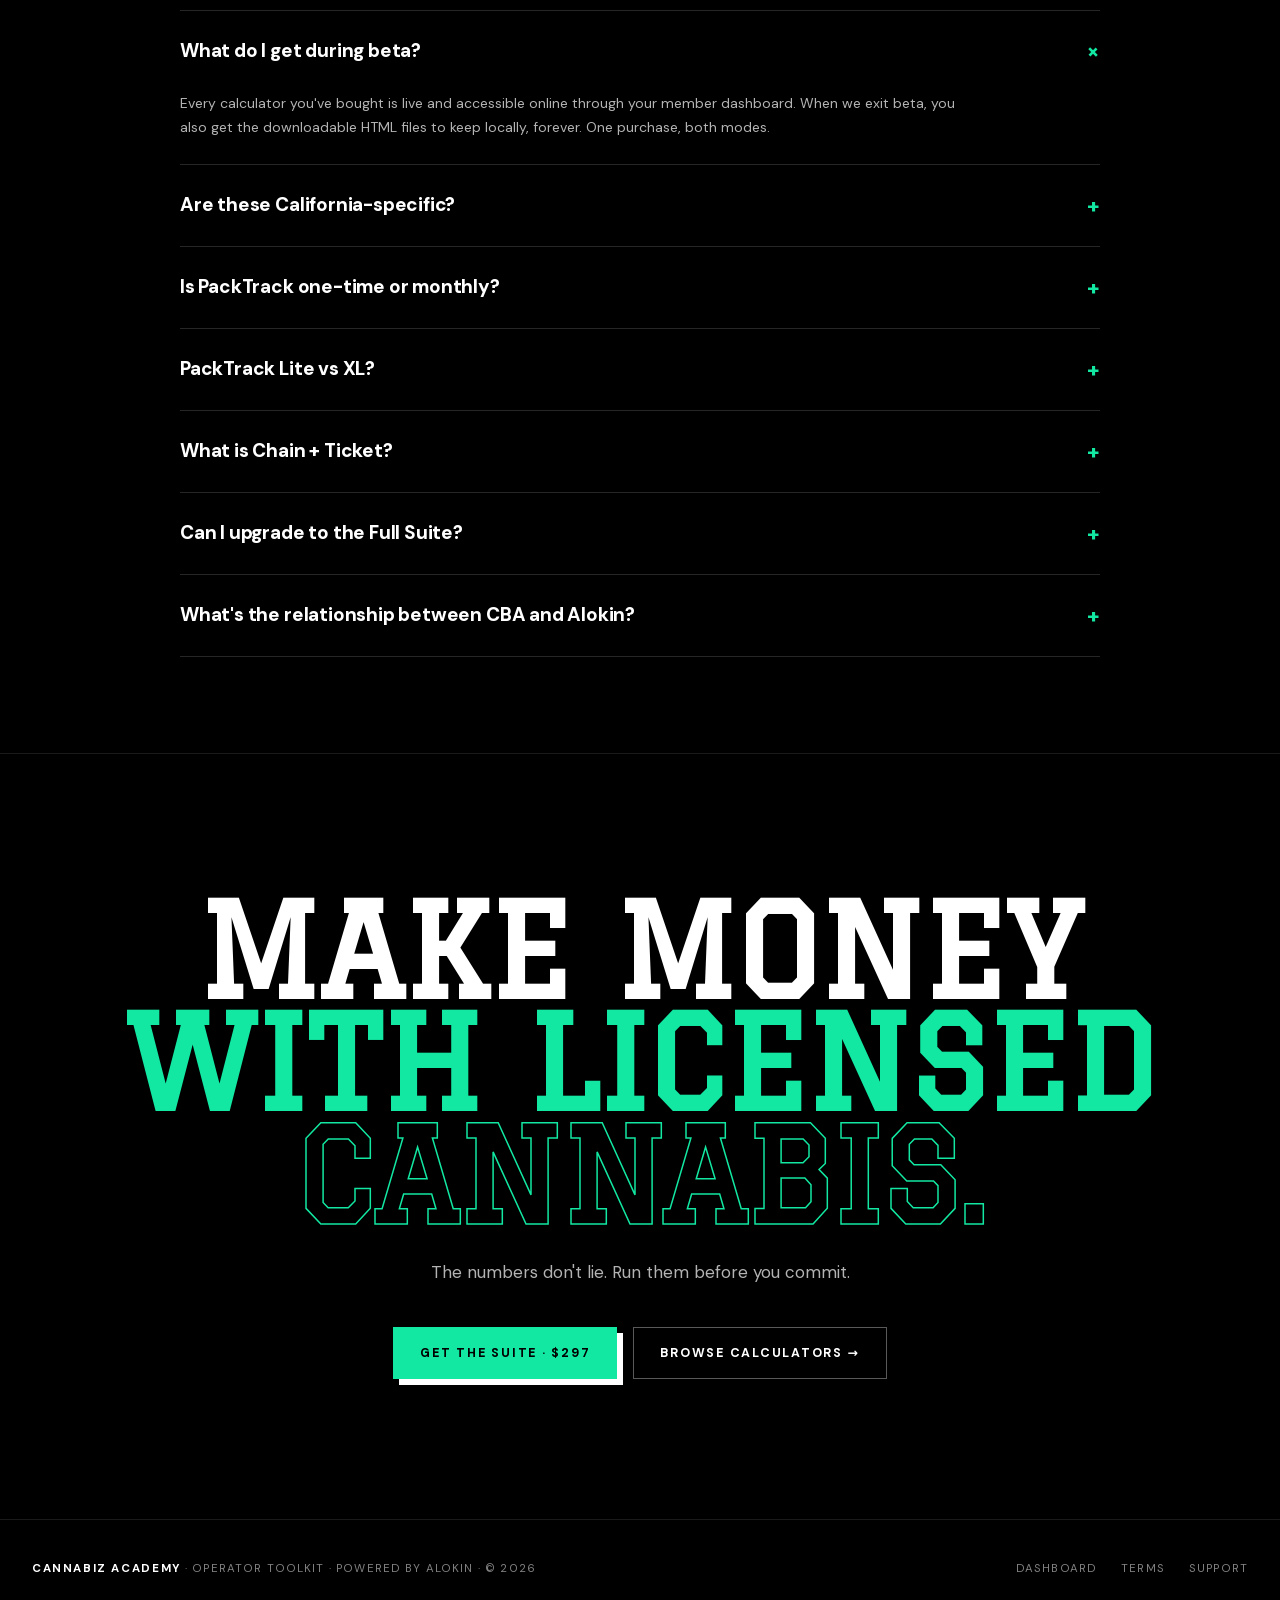
==== commit 0bd6c96c: "Remove Access Dashboard link from beta bar (dashboard not built yet)" ====
--- a/index.html
+++ b/index.html
@@ -1457,7 +1457,6 @@
   <div class="beta-bar">
     <strong>Beta</strong>
     <span>All calculators are live online through your member dashboard. Downloadable HTML files ship at beta exit.</span>
-    <a href="CBA Support Pages.html#dashboard">Access dashboard →</a>
   </div>
 
   <!-- NAV -->
@@ -1925,7 +1924,7 @@
             <div class="was" style="color:rgba(251,146,60,.6)">Covers month 4 · 3 months free post-beta</div>
           </div>
           <div class="bundle-duo-note" style="color:#fb923c">Beta · Then $99/mo · QP: $89/mo annual</div>
-          <a href="https://buy.stripe.com/4gM8wPb4OdAwd8M1IxfjG09" class="bundle-duo-cta">Join Chain + Ticket Beta · $99 →</a>
+          <a href="https://alokin.io/checkout#packtrack" class="bundle-duo-cta">Join Chain + Ticket Beta · $99 →</a>
         </div>
       </div>
 
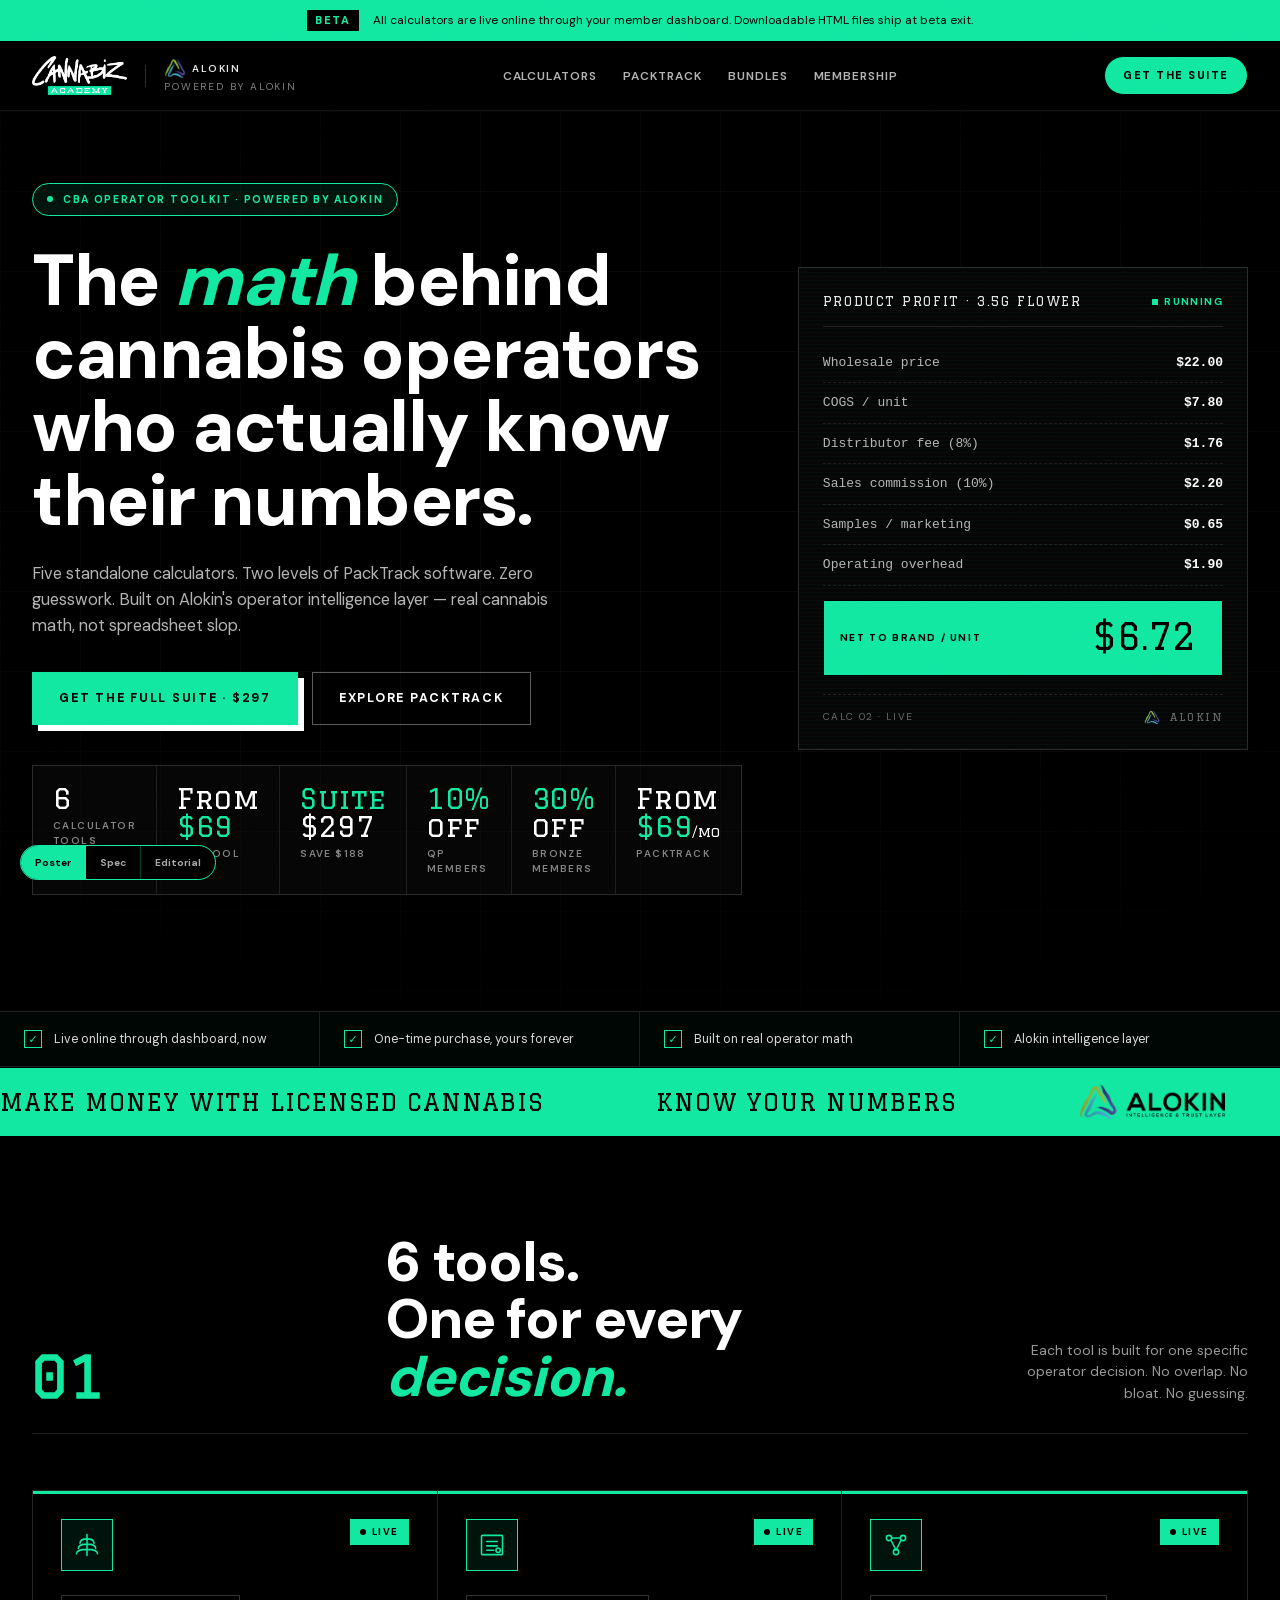
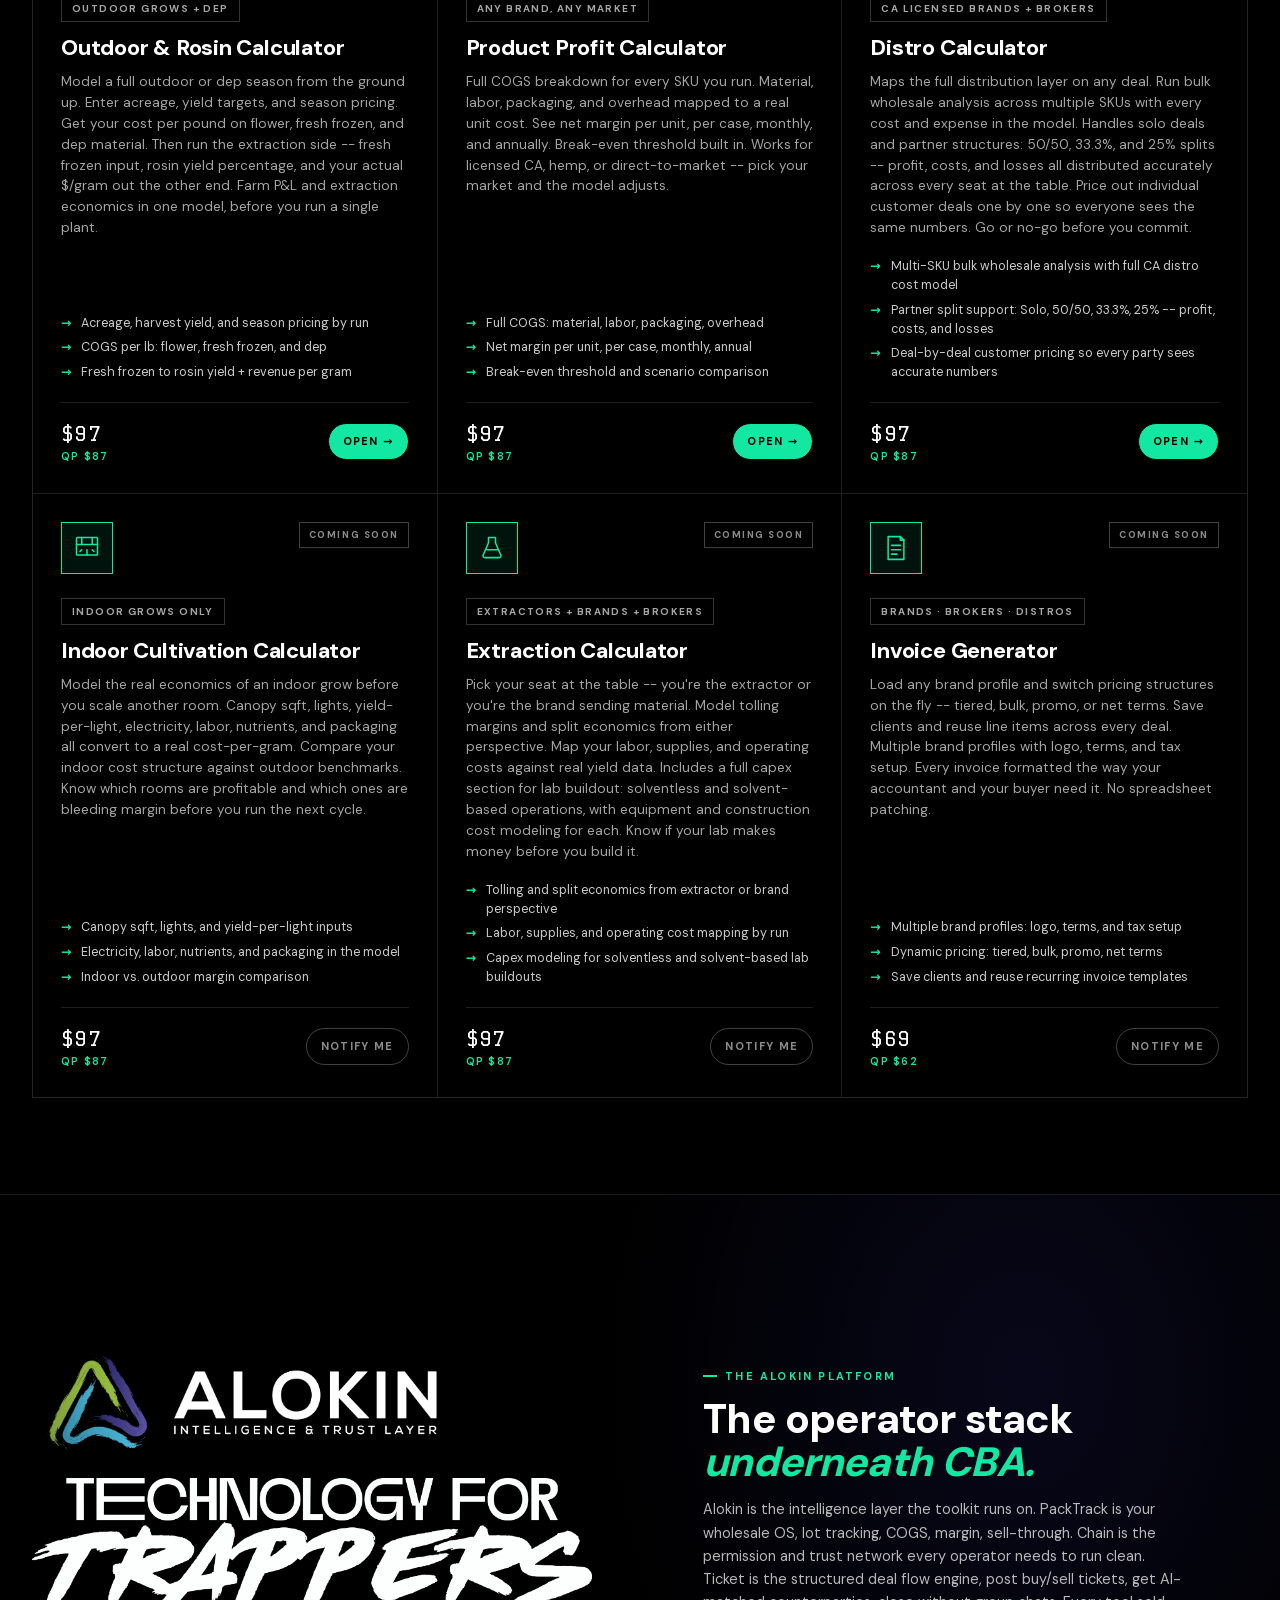
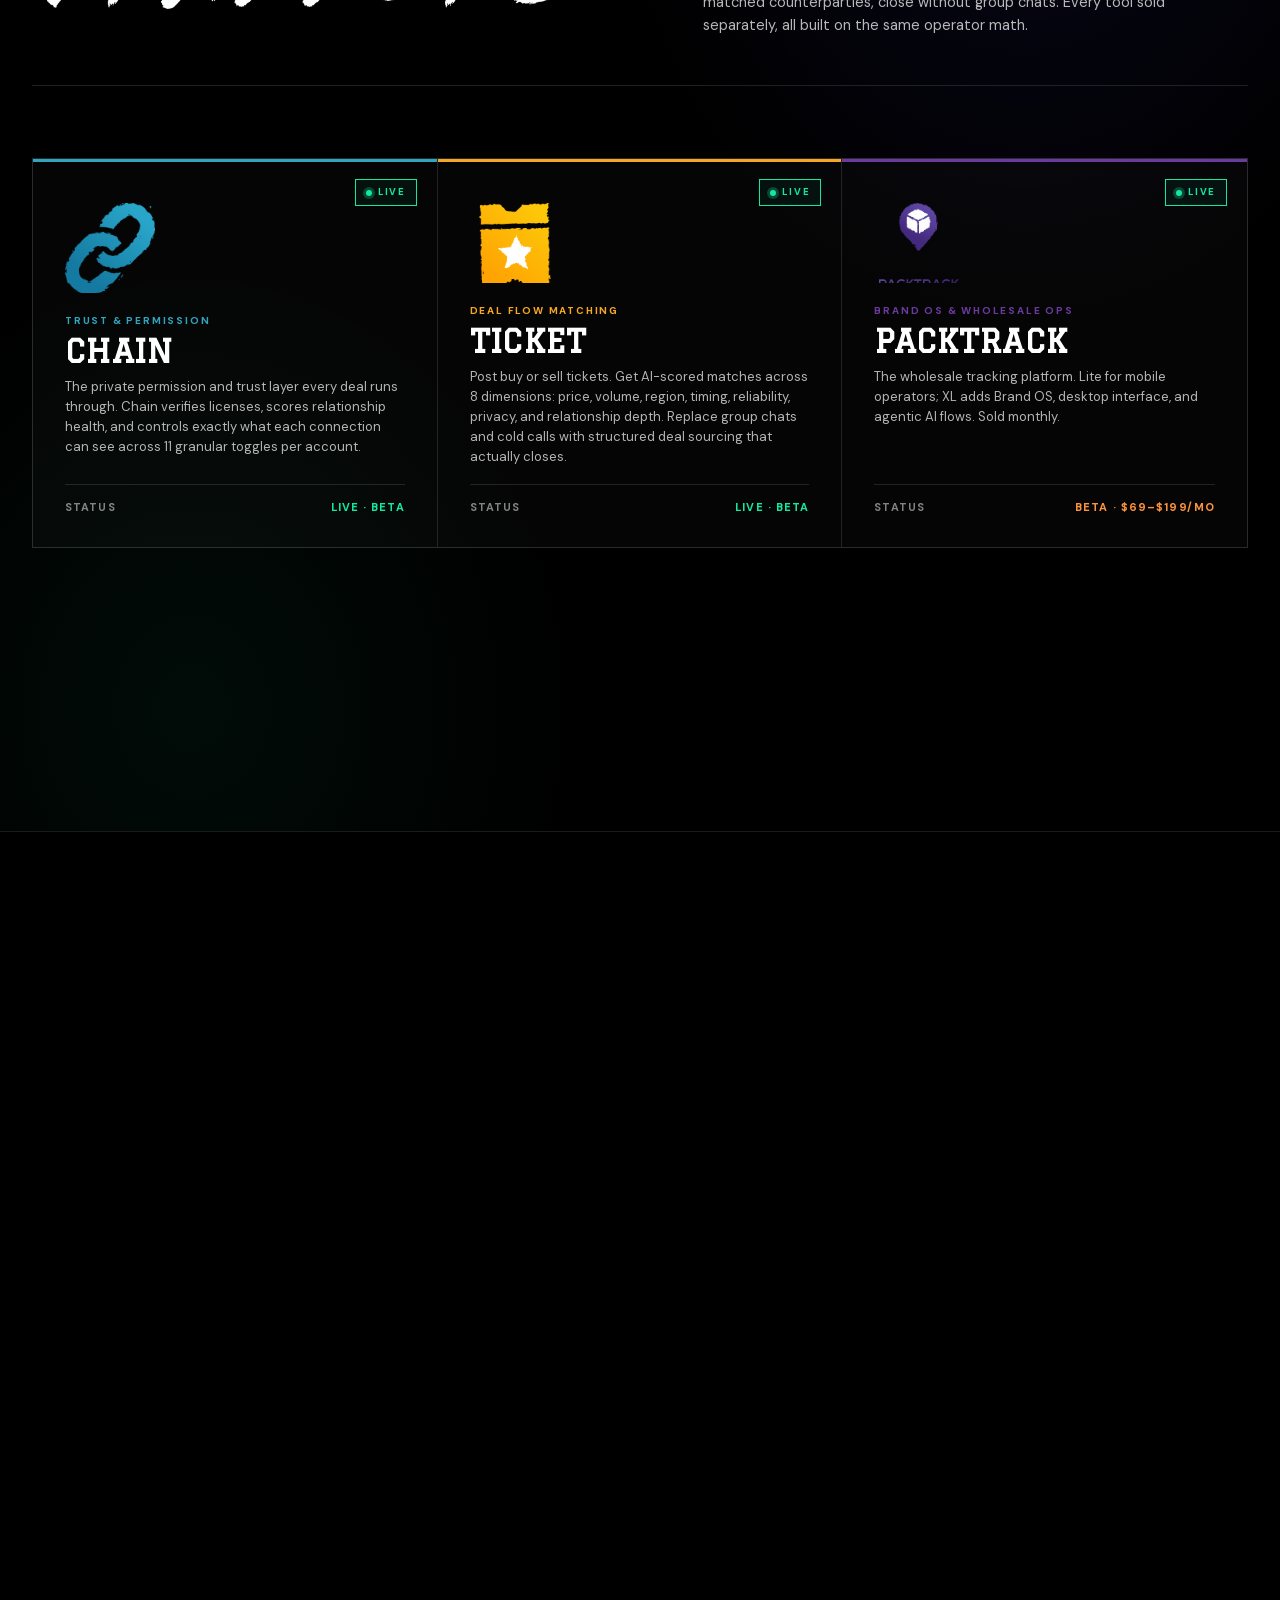
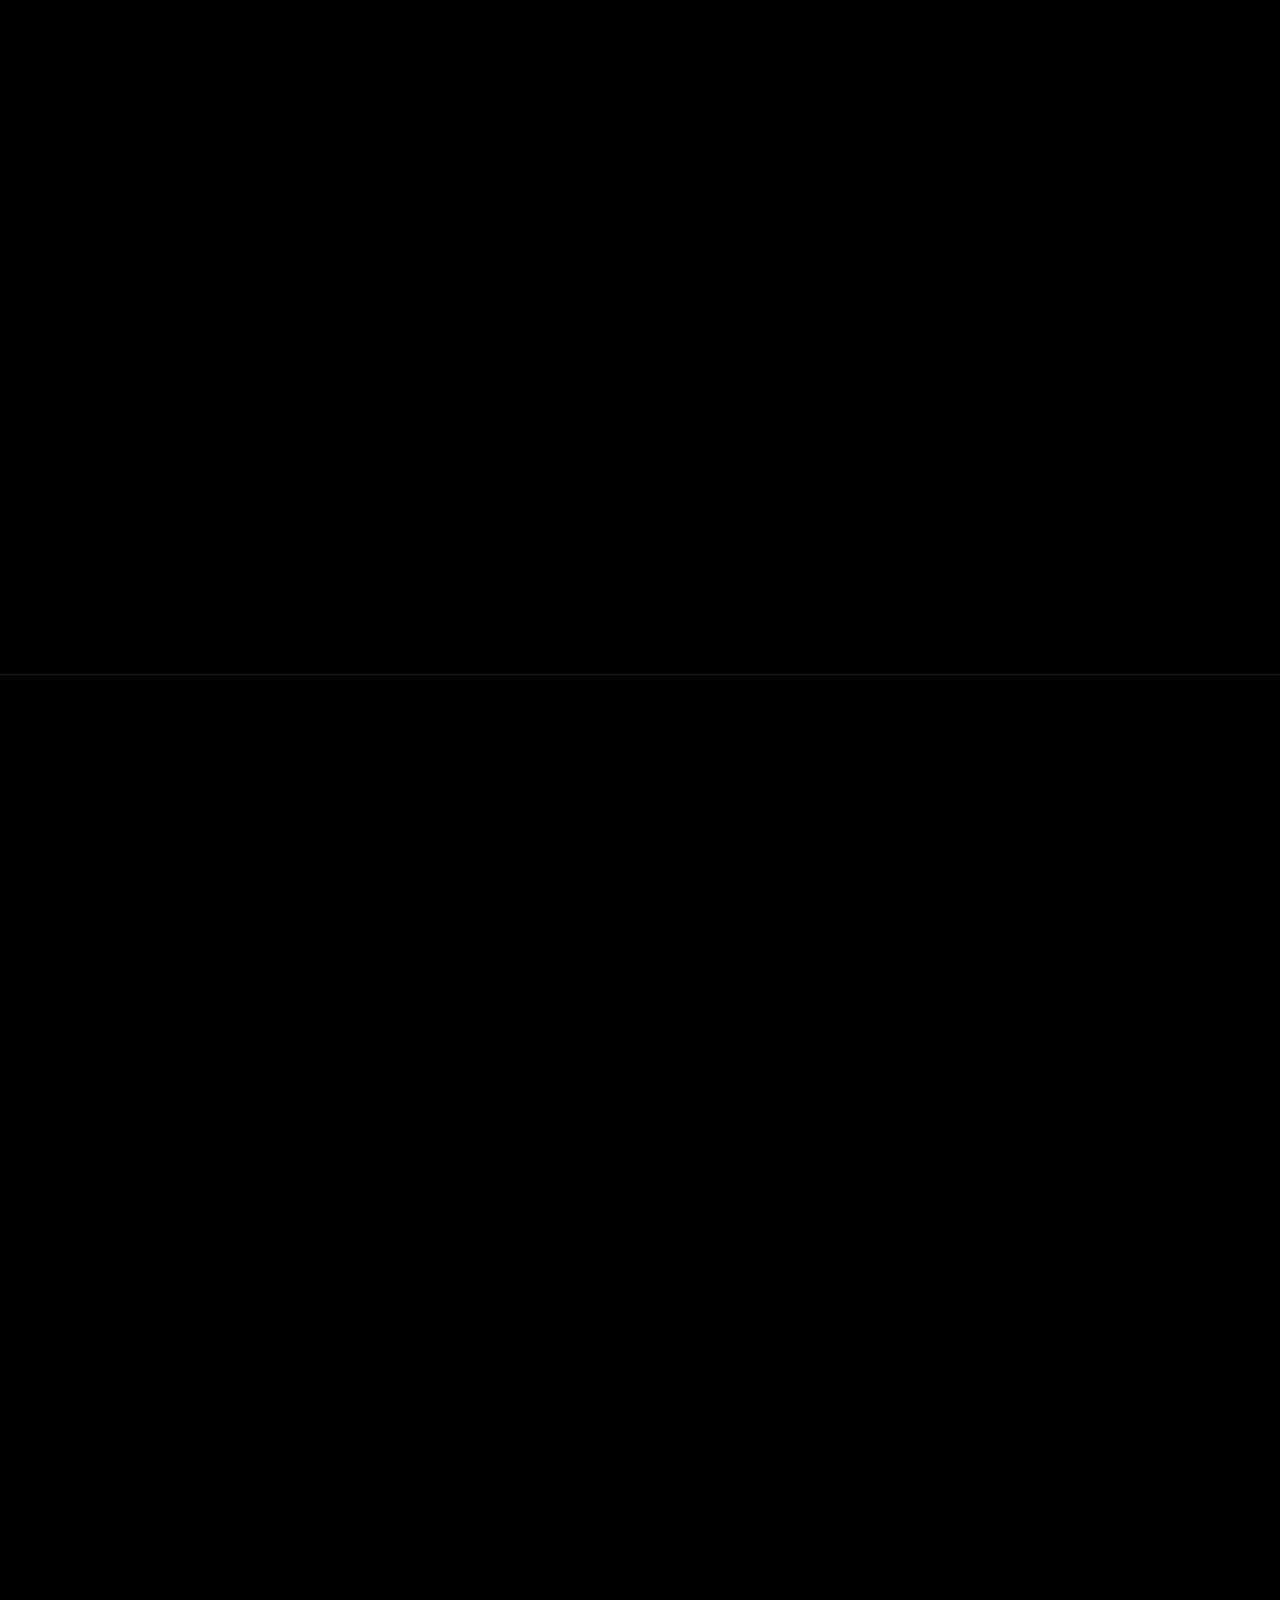
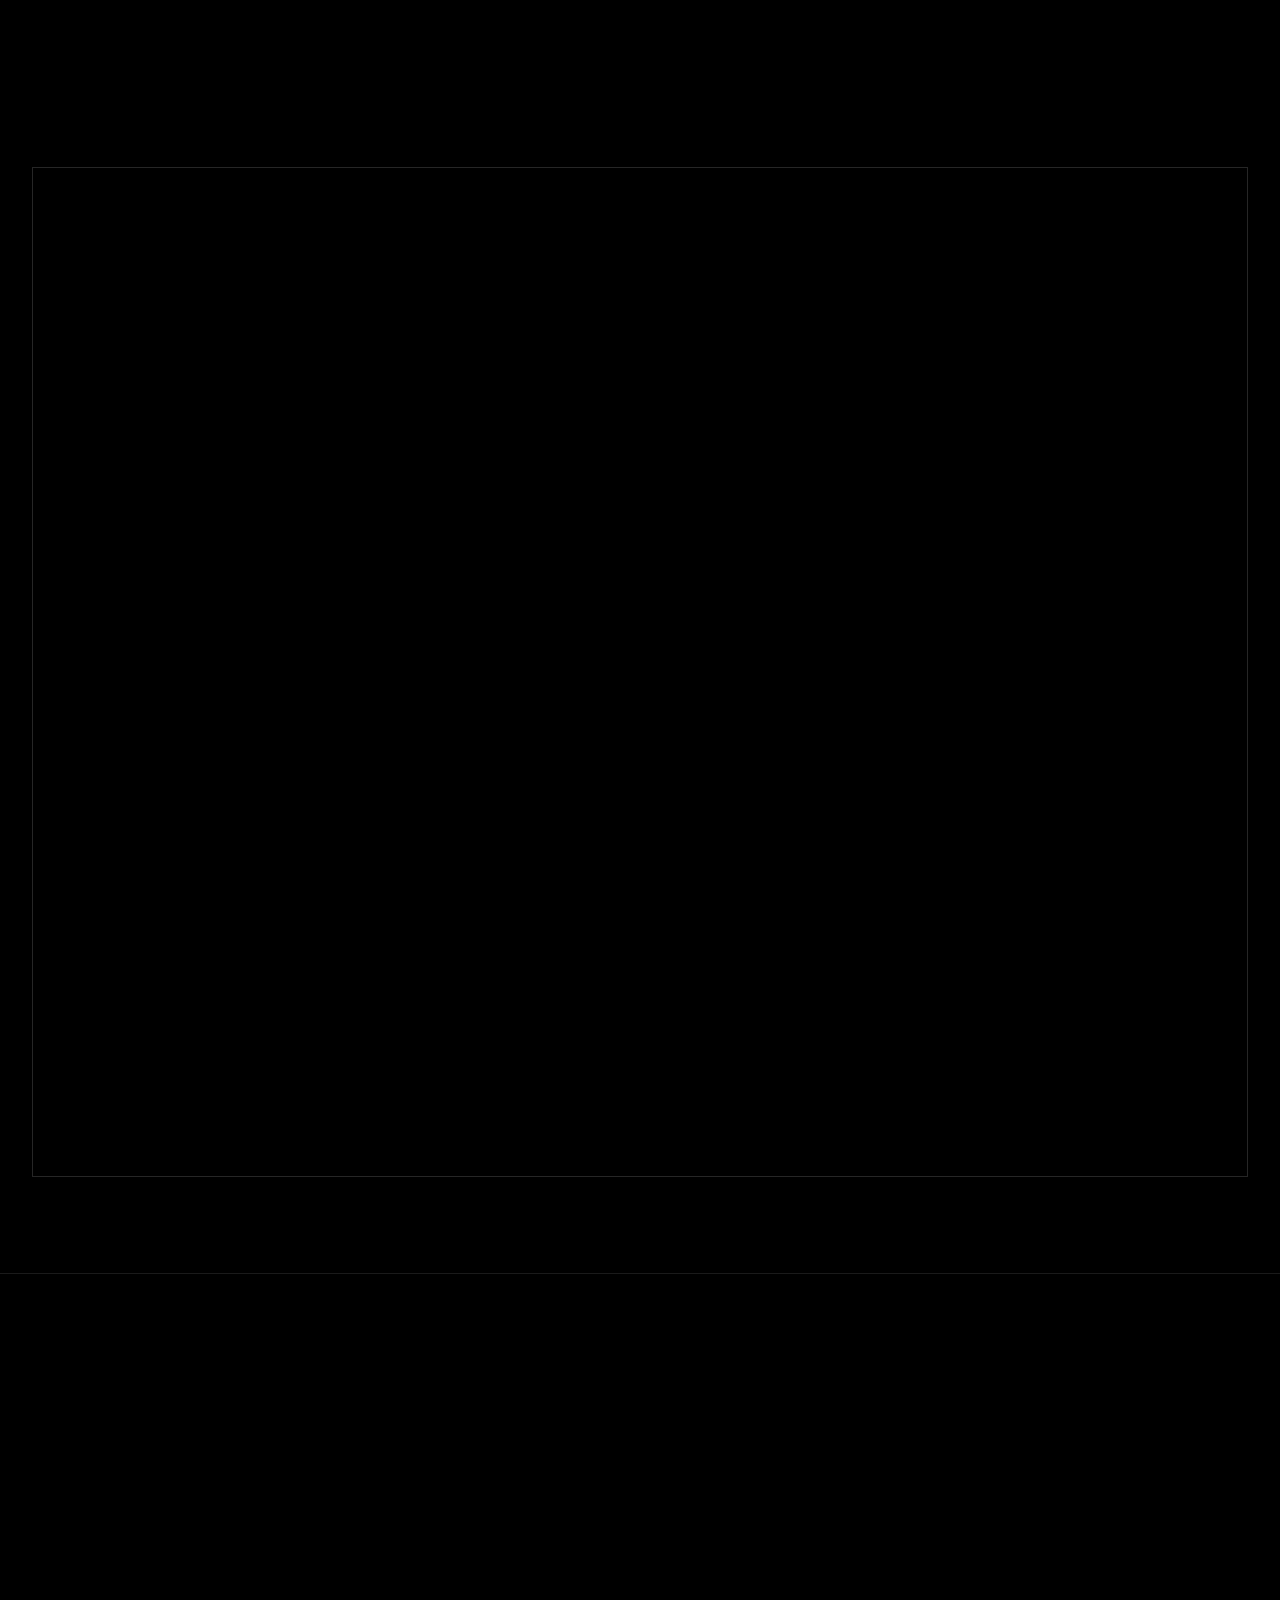
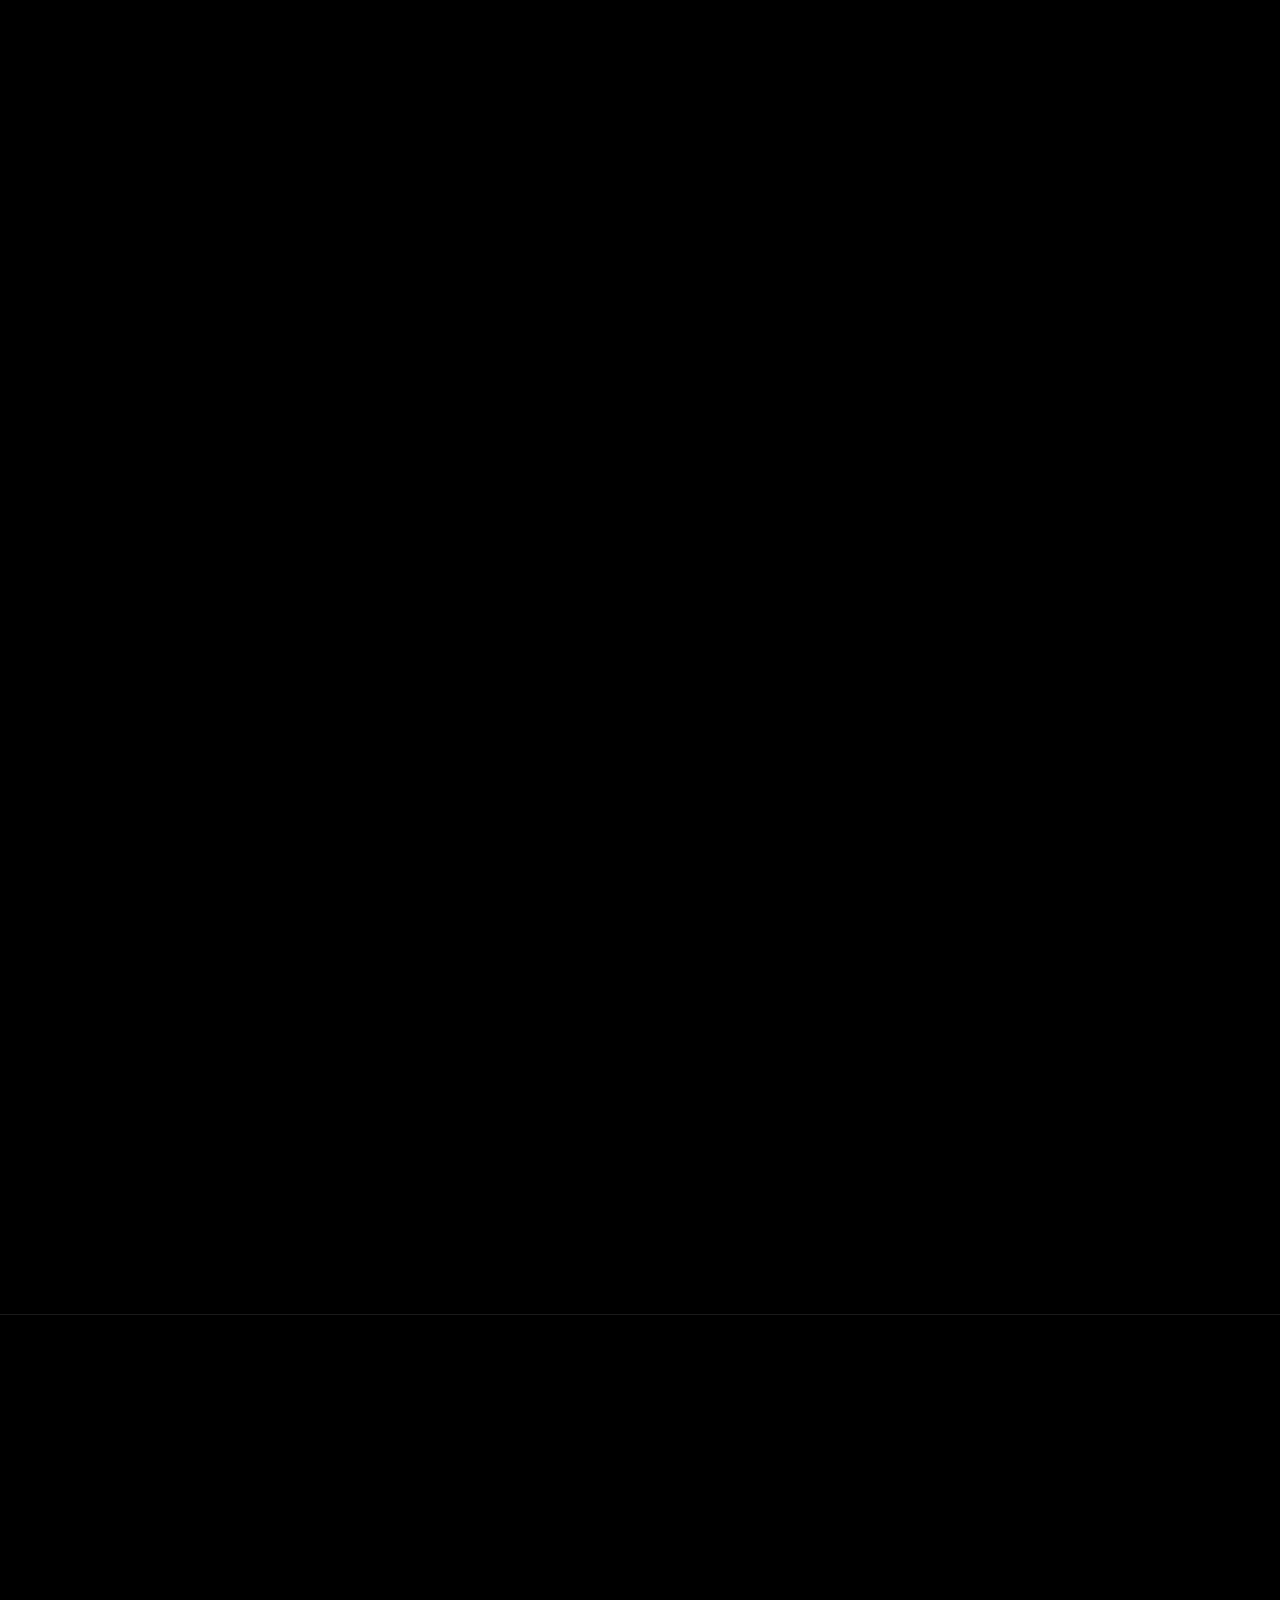
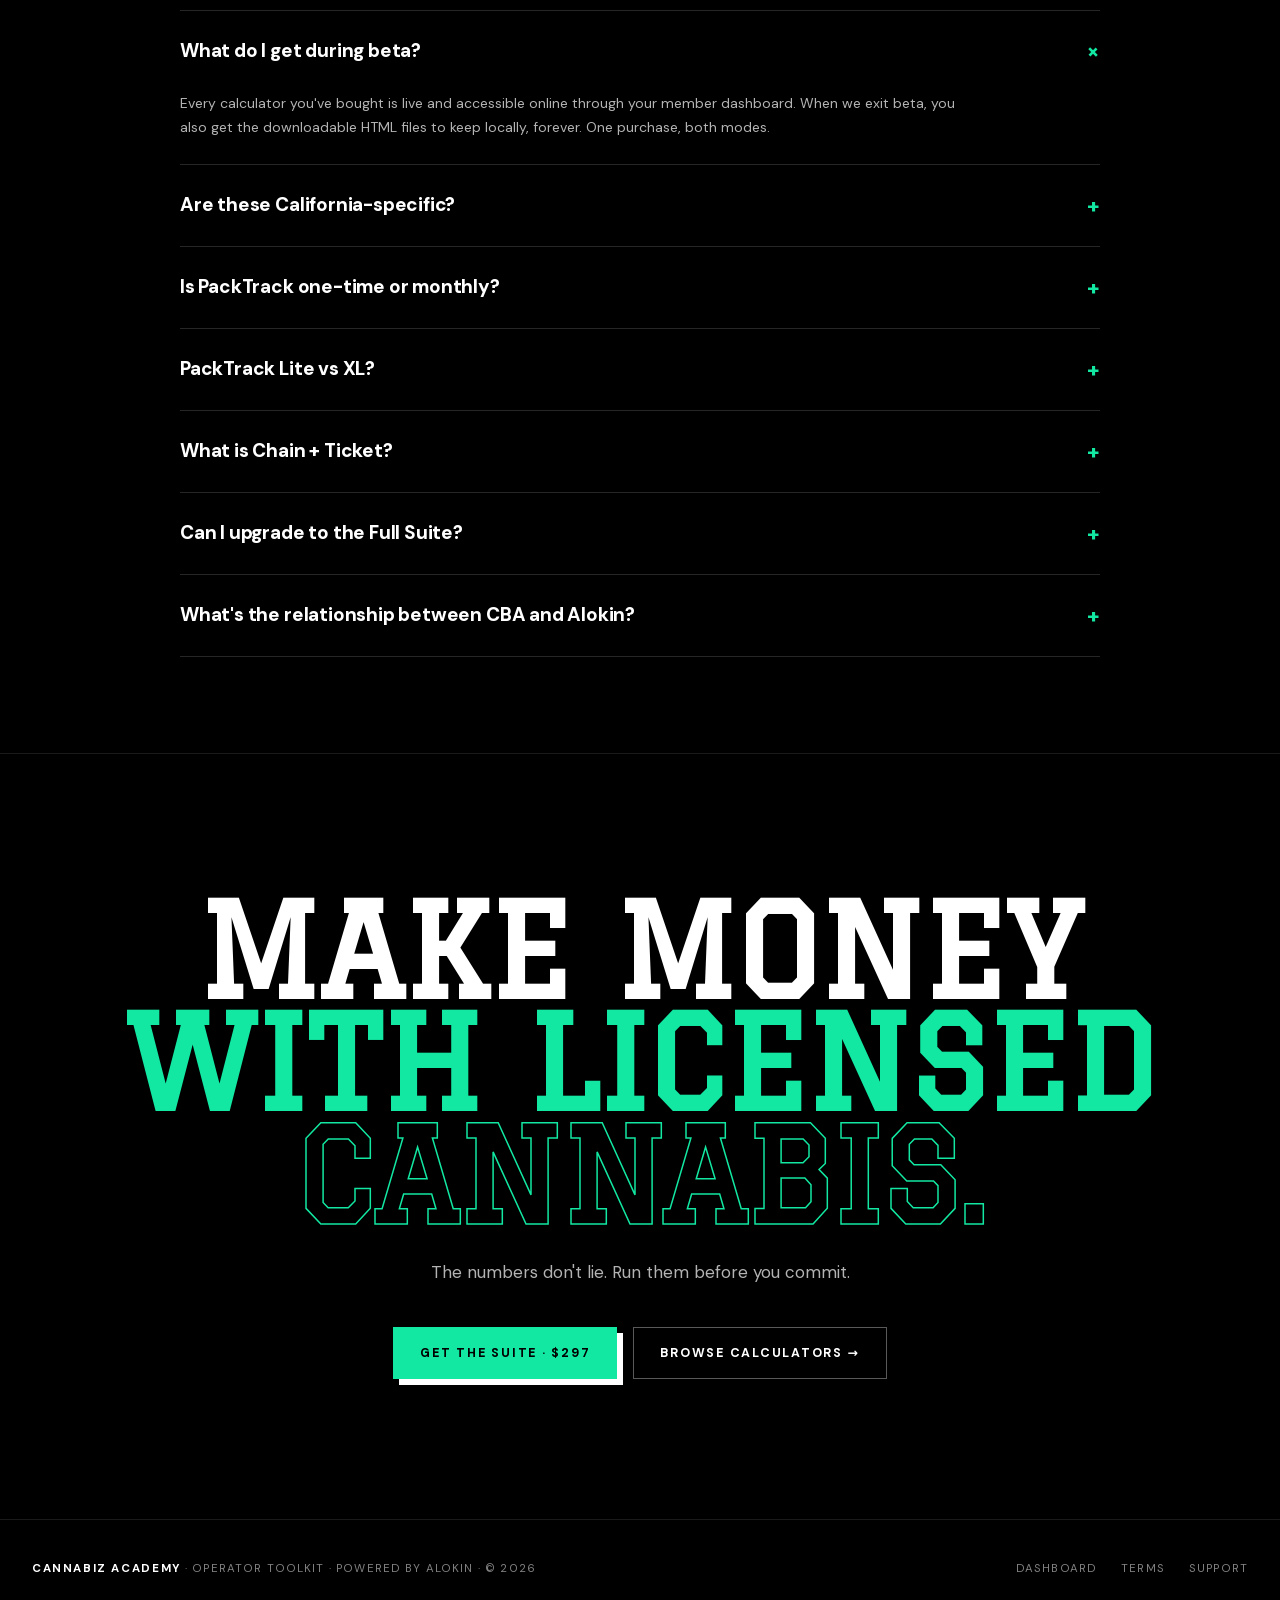
==== commit 26d6e3df: "Add CBA favicons to all pages (index + support)" ====
--- a/index.html
+++ b/index.html
@@ -5,6 +5,11 @@
 <meta name="viewport" content="width=device-width,initial-scale=1">
 <title>CBA Operator Toolkit, The Math Behind Cannabis Operators</title>
 <link rel="stylesheet" href="colors_and_type.css">
+<link rel="icon" type="image/x-icon" href="assets/favicon.ico">
+<link rel="icon" type="image/png" sizes="16x16" href="assets/favicon-16x16.png">
+<link rel="icon" type="image/png" sizes="32x32" href="assets/favicon-32x32.png">
+<link rel="icon" type="image/png" sizes="192x192" href="assets/favicon-192x192.png">
+<link rel="apple-touch-icon" sizes="180x180" href="assets/apple-touch-icon.png">
 <script>
   const TWEAK_DEFAULTS = /*EDITMODE-BEGIN*/{
     "variant": "poster",
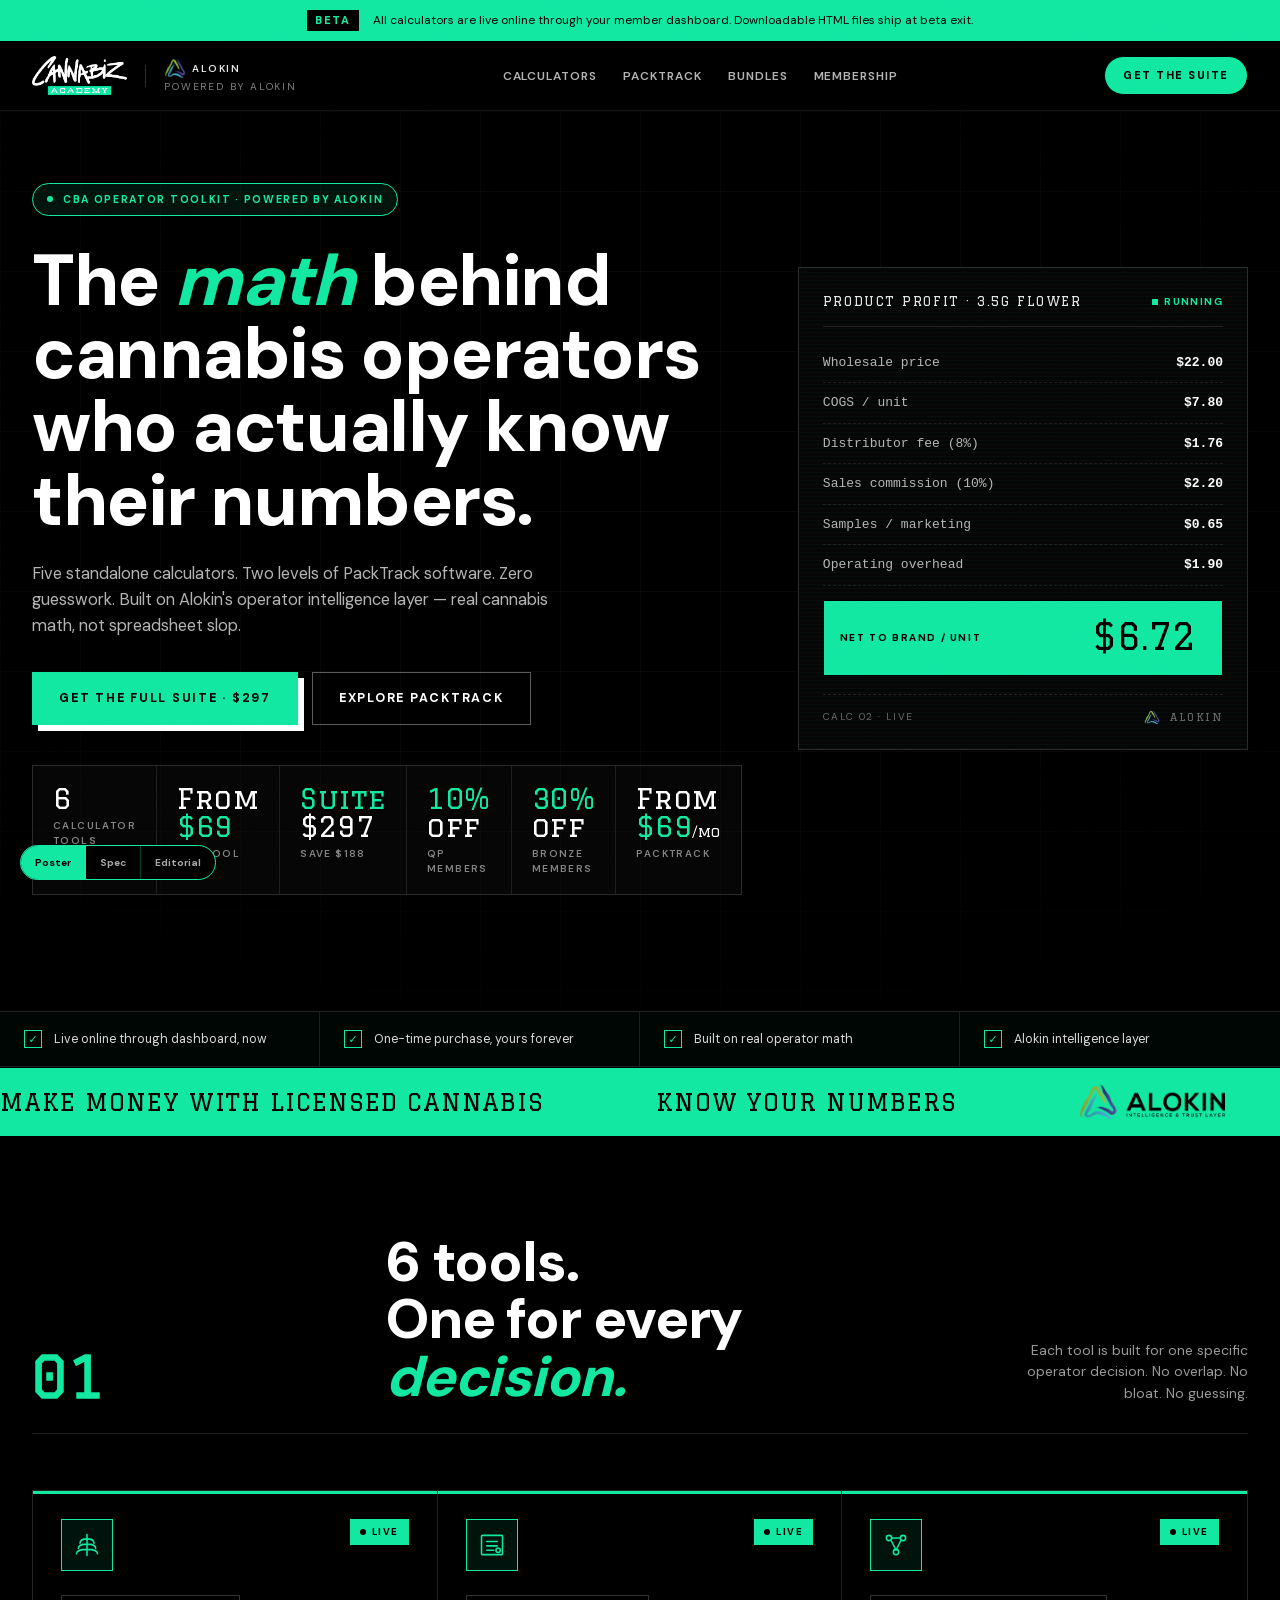
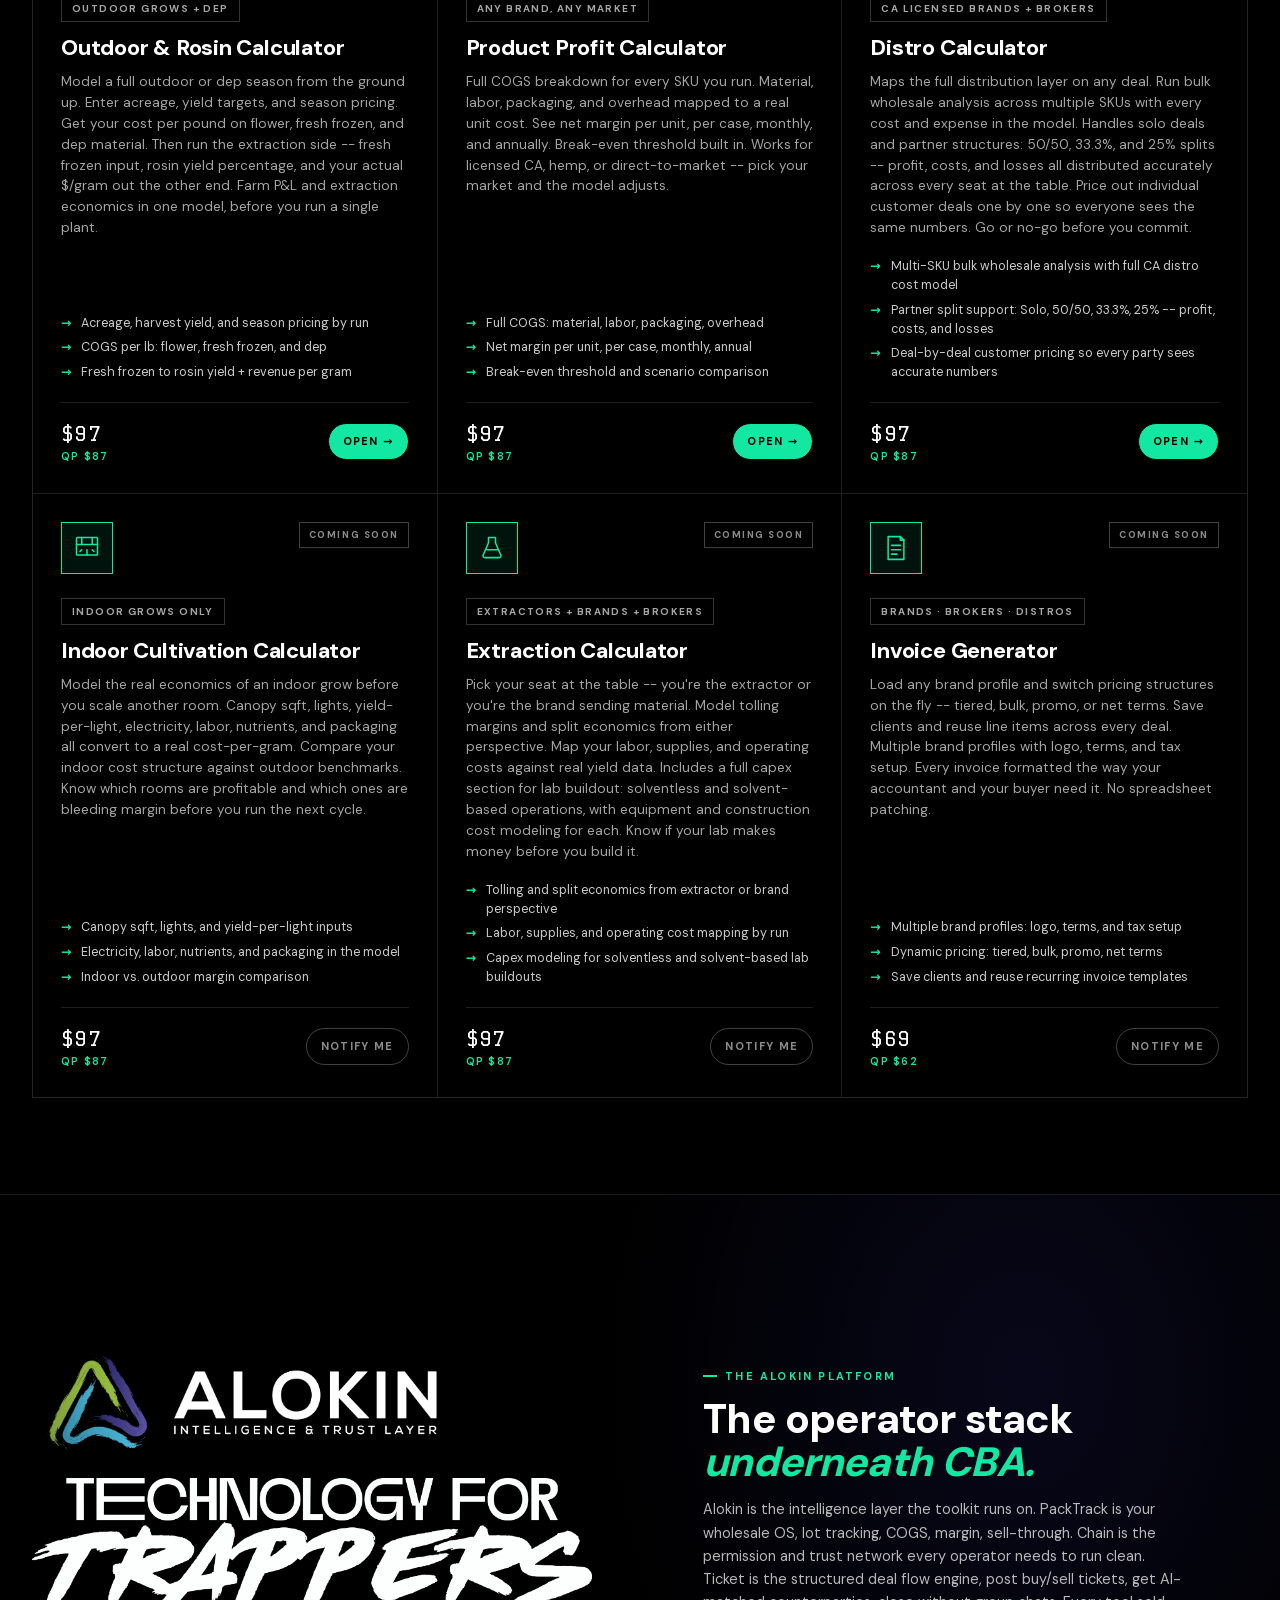
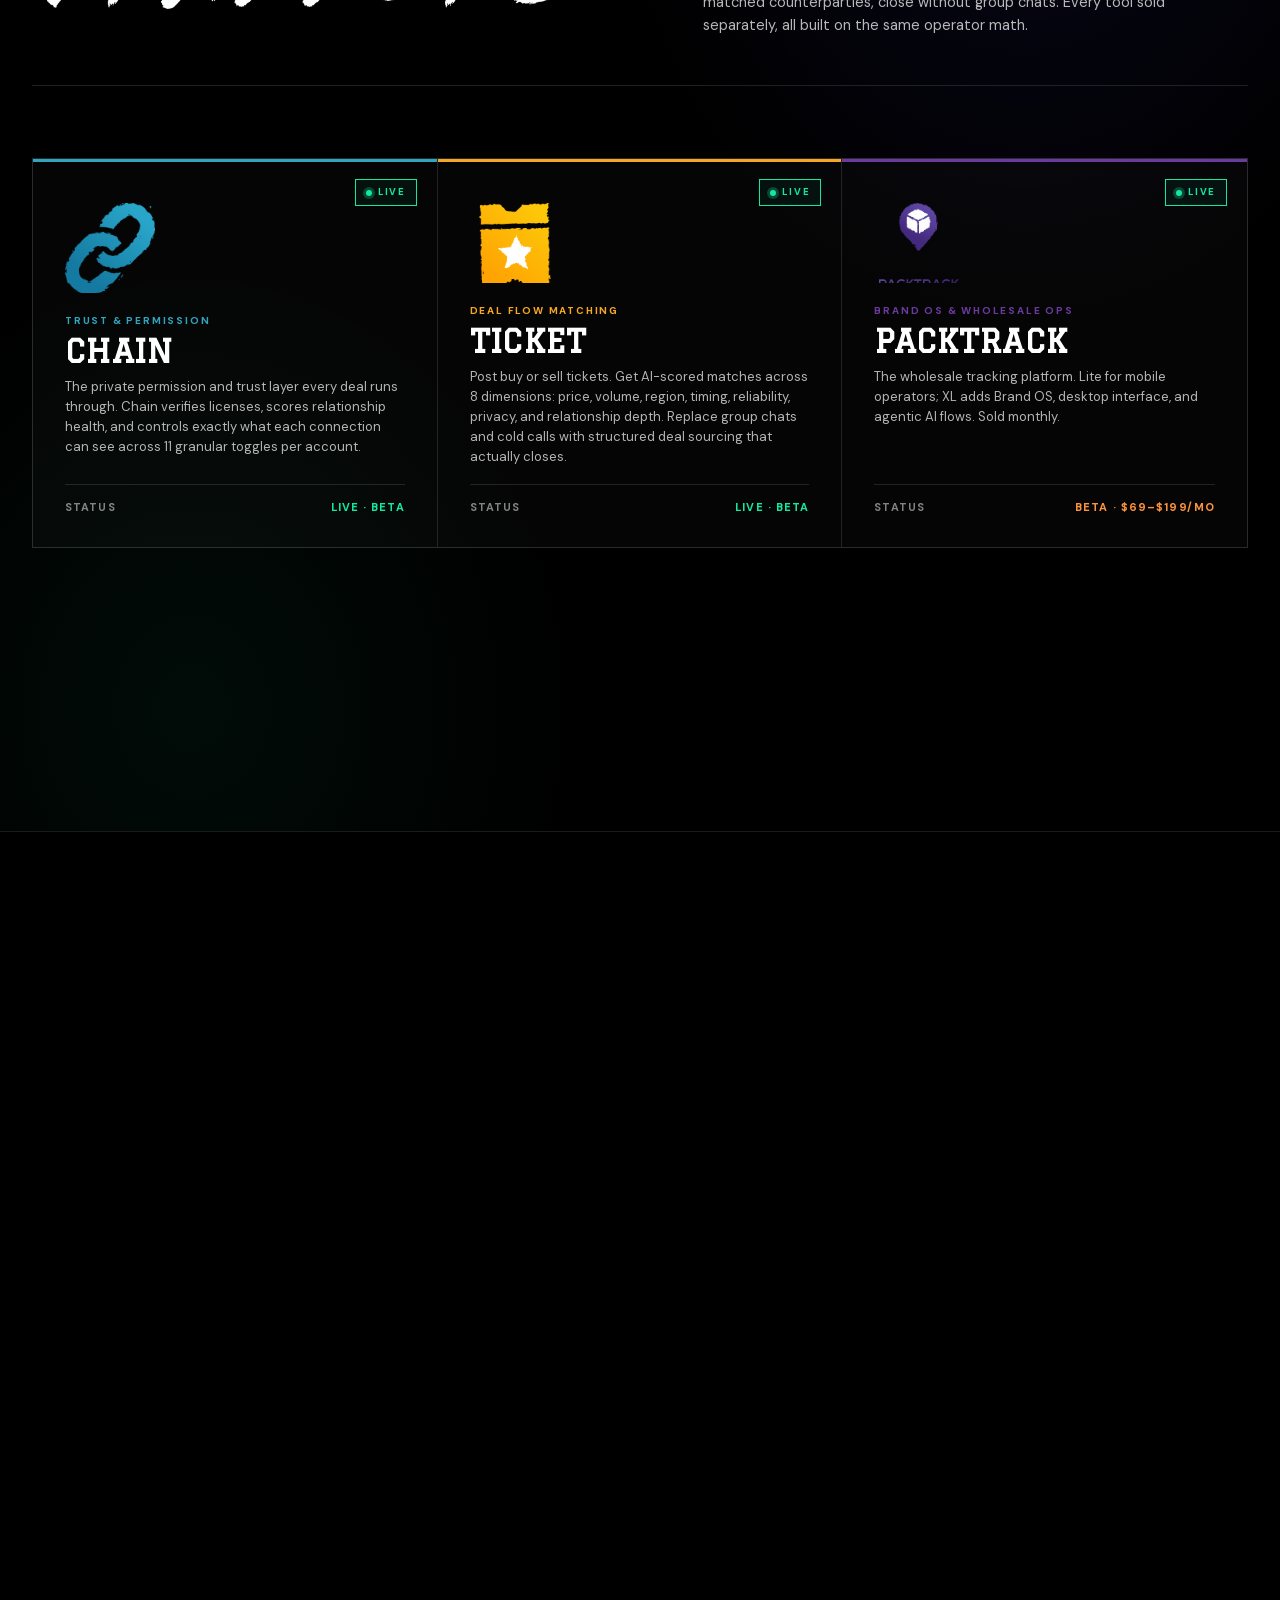
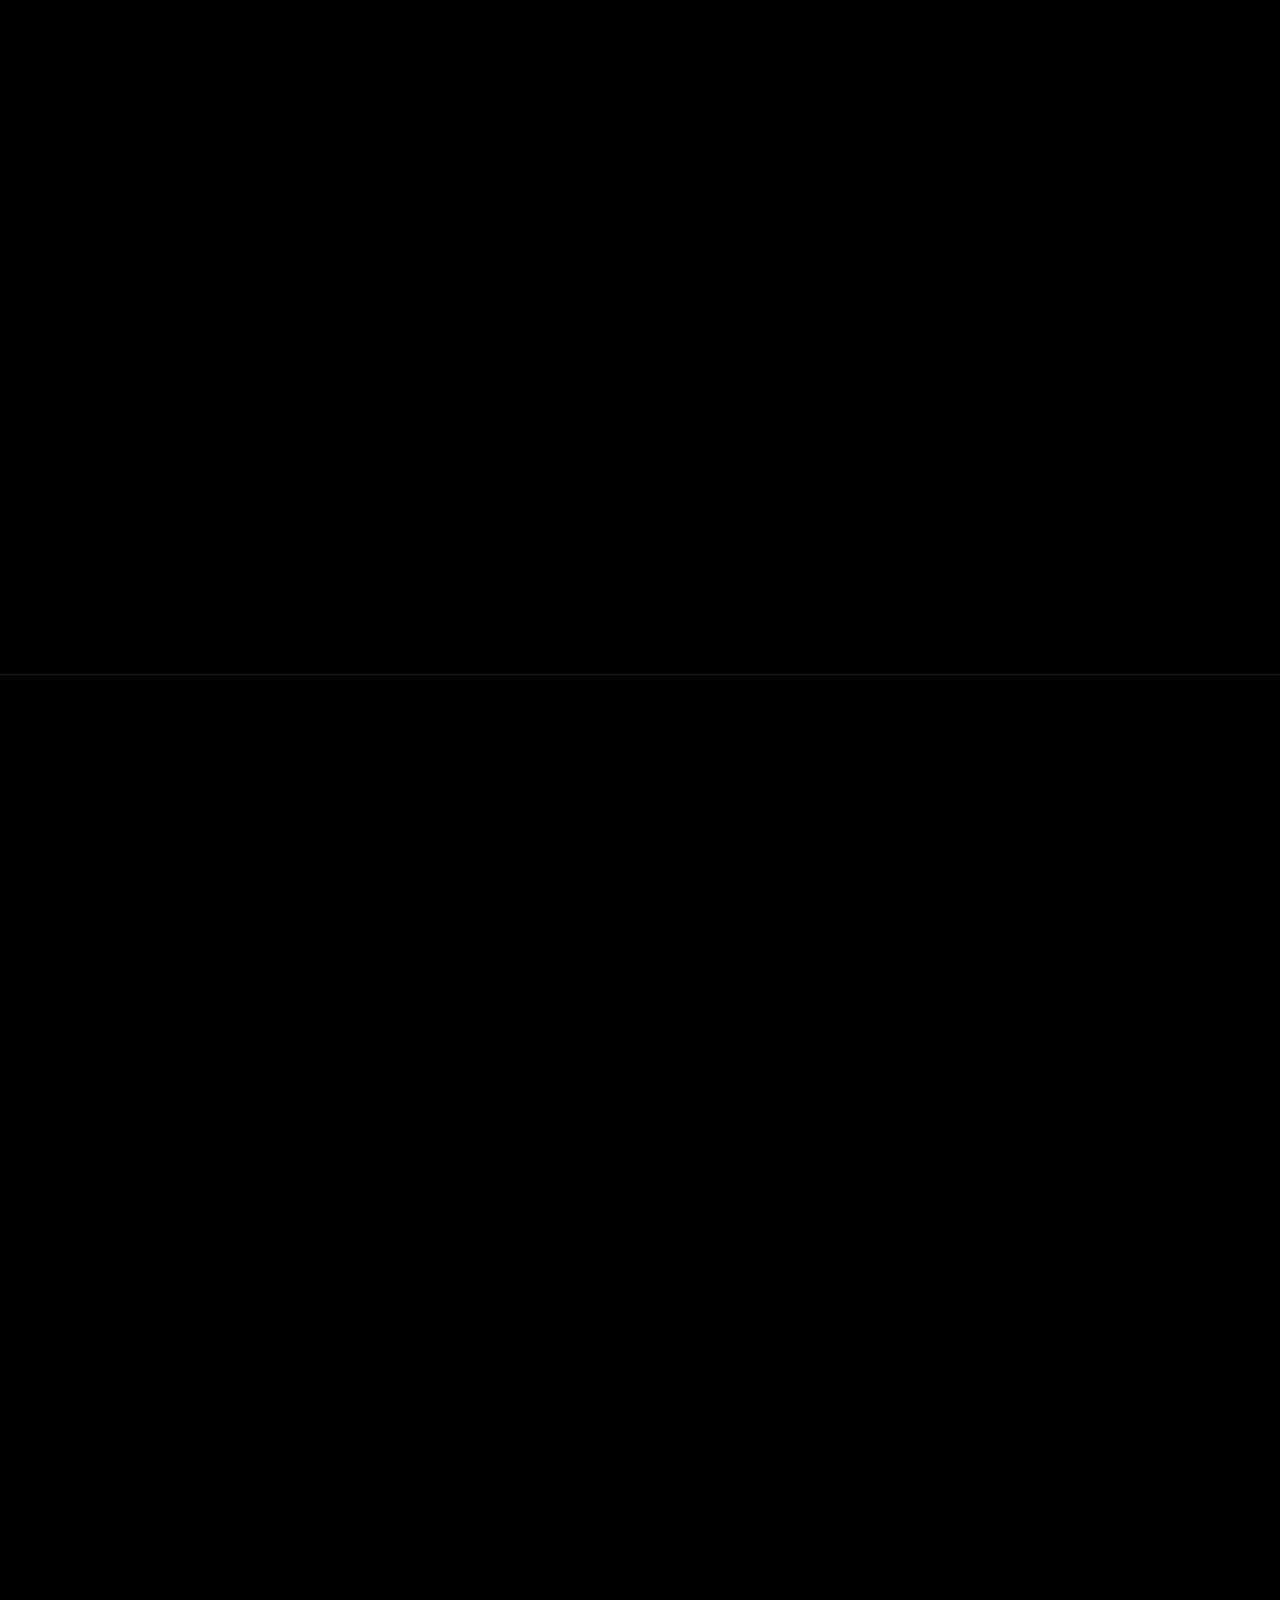
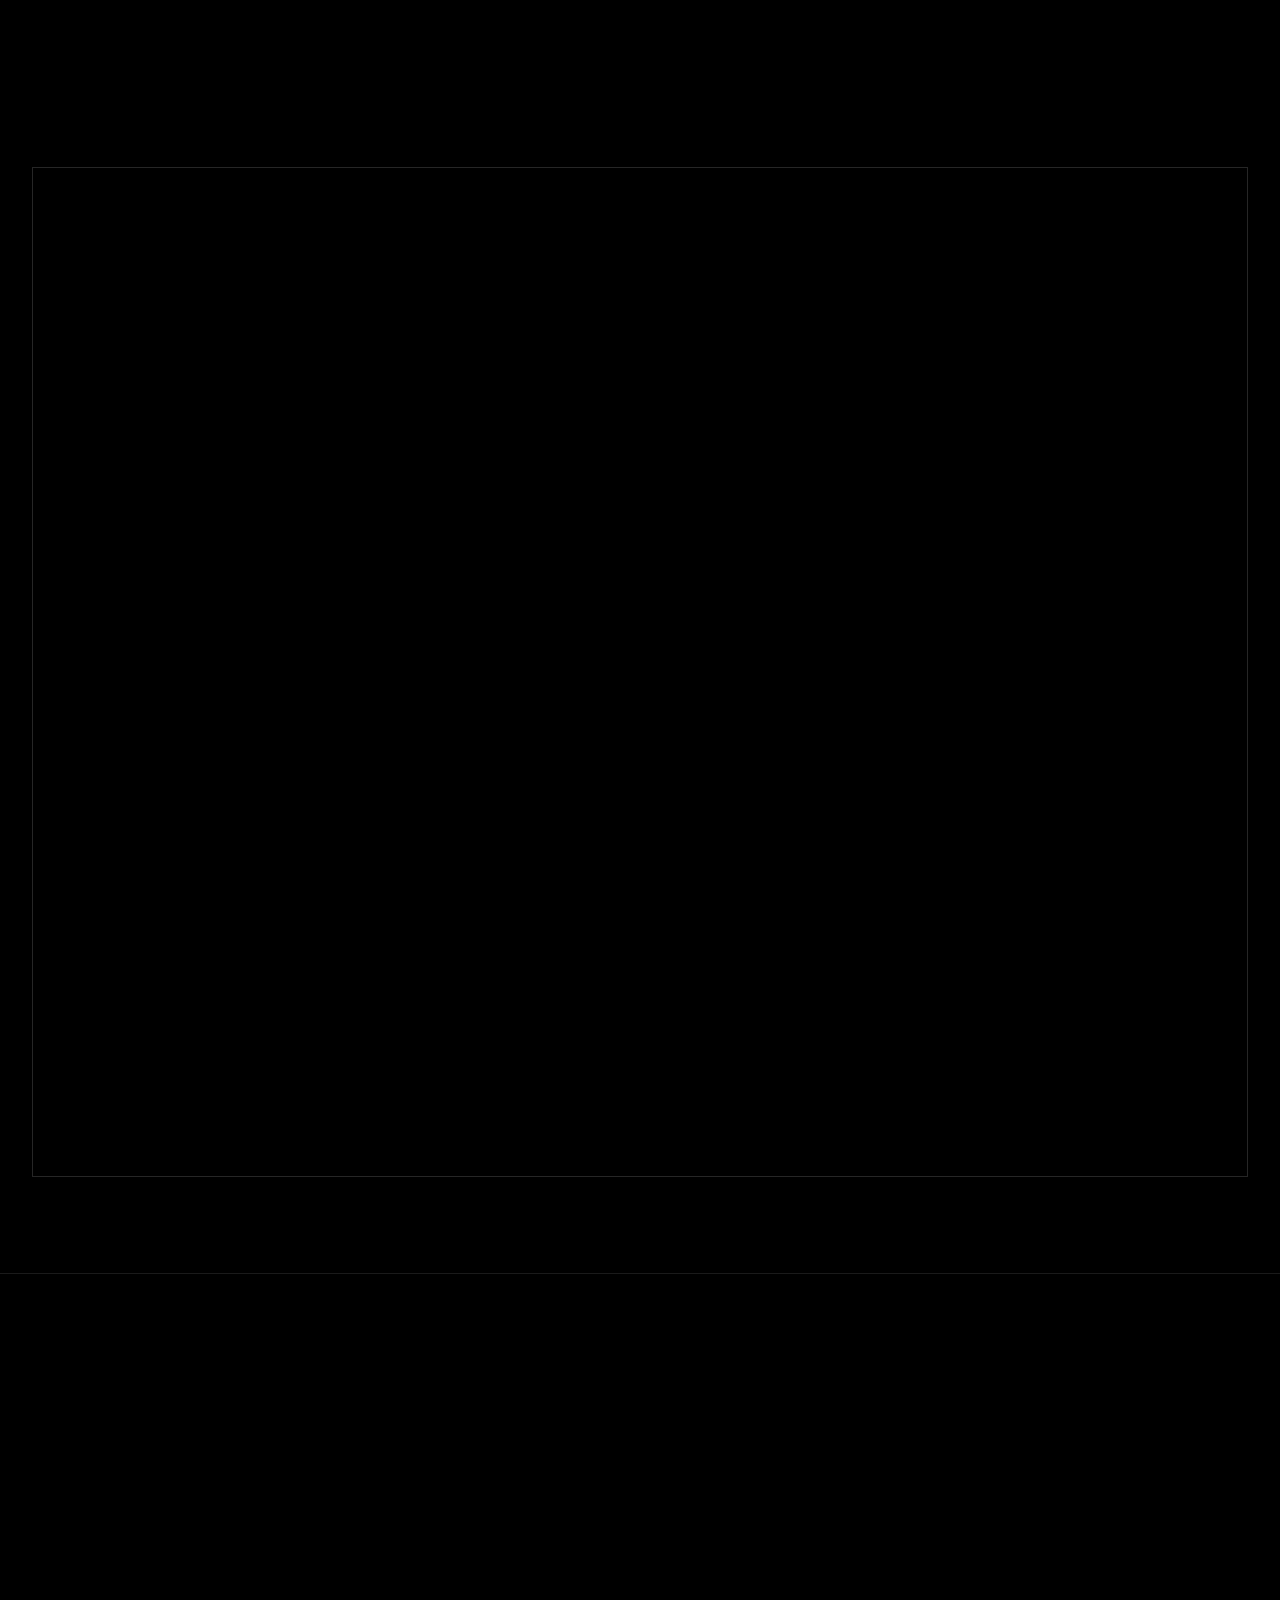
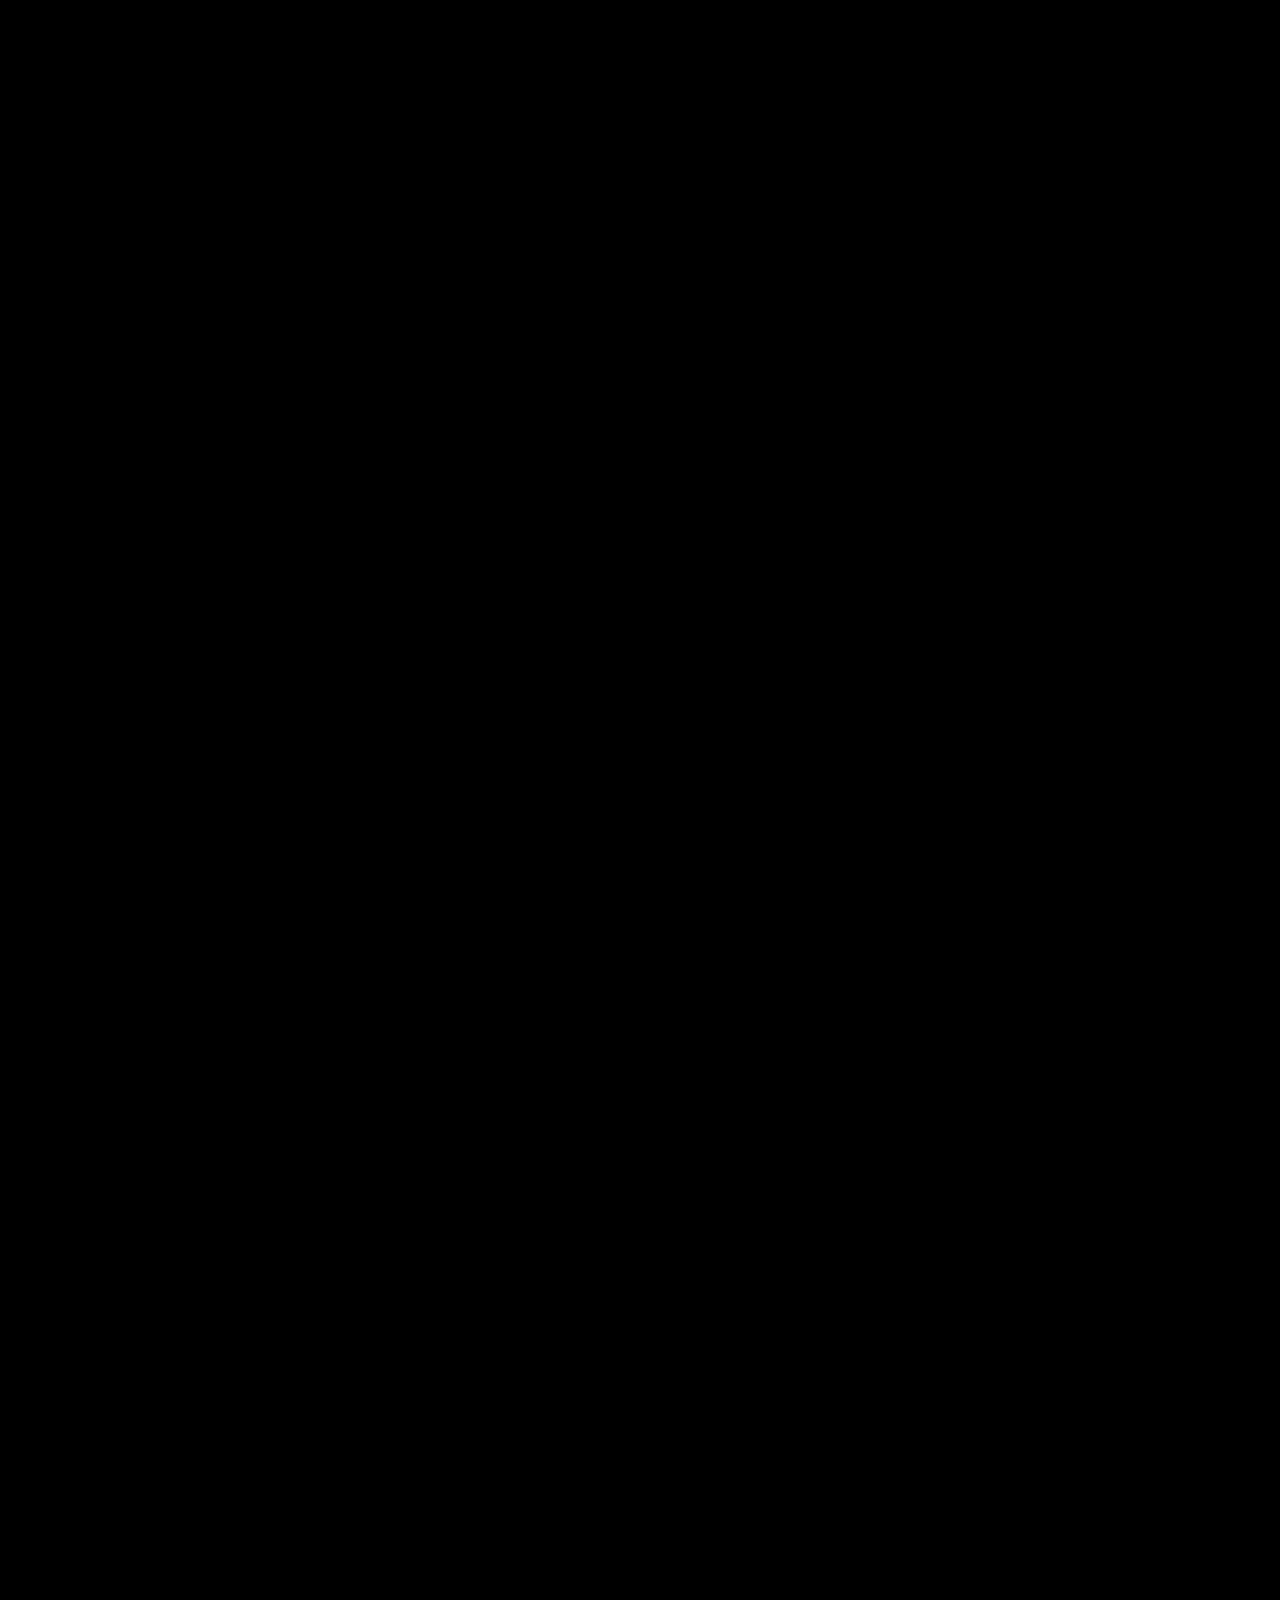
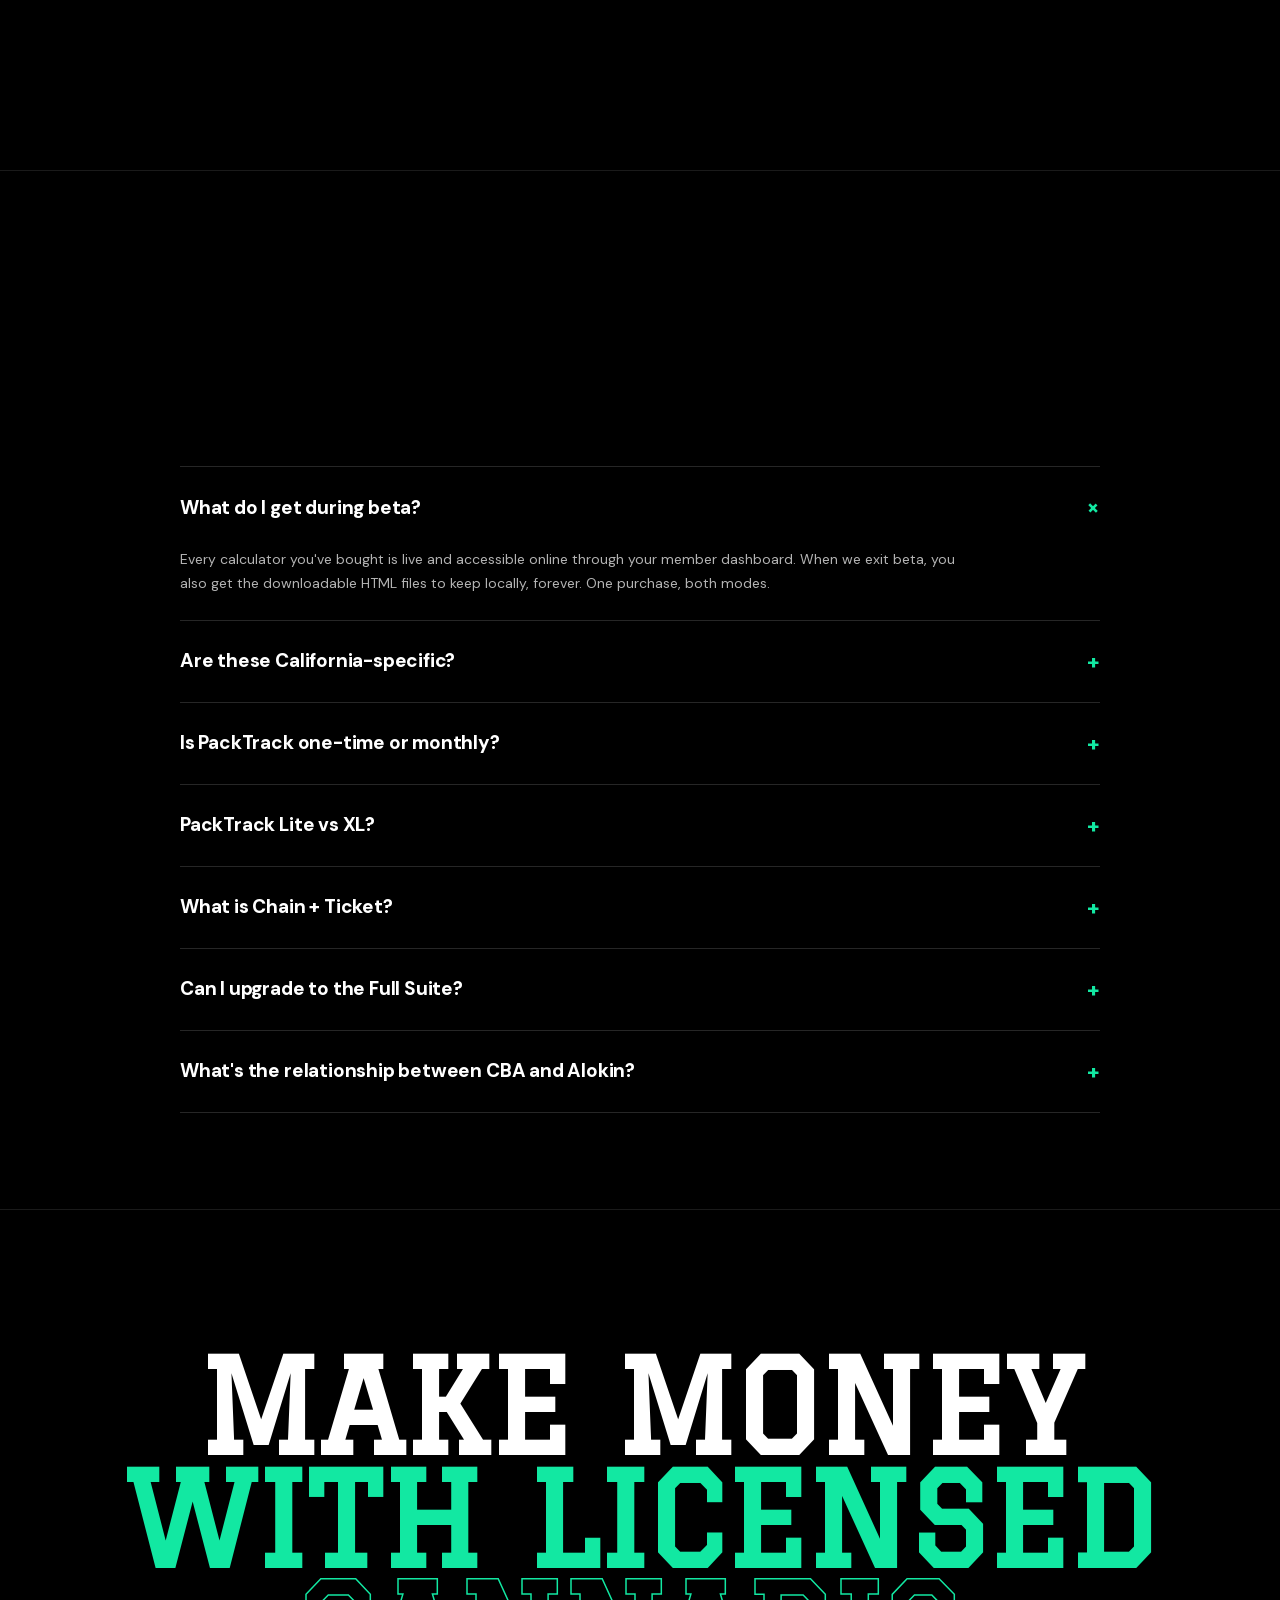
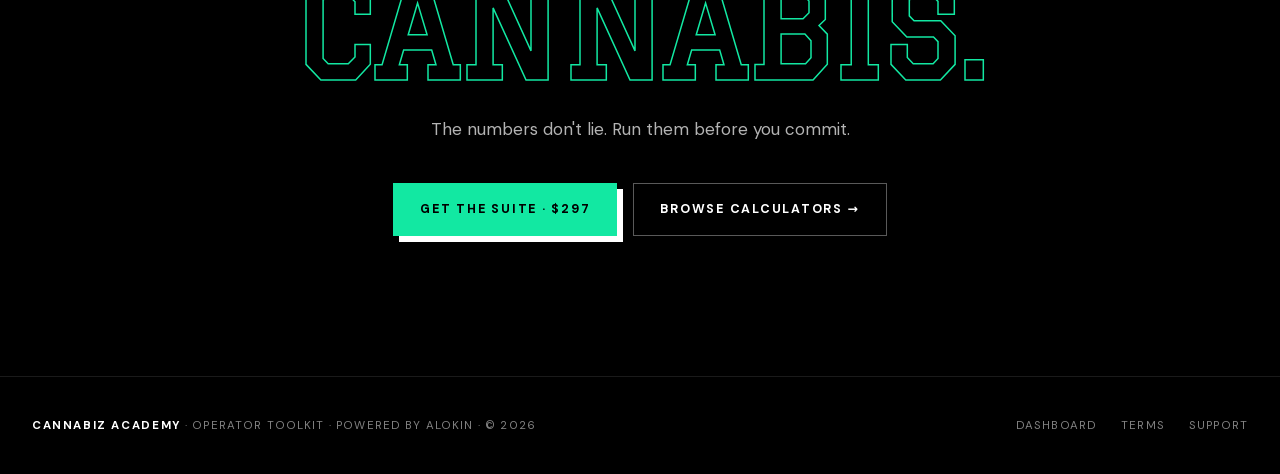
==== commit 36e69acd: "QP Club: v2 copy update (149 standard, 49 first month, 1490 annual) Headline: A calculator, a call, " ====
--- a/index.html
+++ b/index.html
@@ -2063,22 +2063,24 @@
       <div class="section-head reveal">
         <div class="num">03</div>
         <h2 class="title">Get in for <span class="mint">$49.</span> Get lethal with your numbers.</h2>
-        <div class="sub">Introductory pricing. Won't last.</div>
+        <div class="sub">$49 your first month. $149 after that. Cancel anytime.</div>
       </div>
 
       <!-- QP Club card -->
       <div class="mem-card reveal">
         <div>
           <div class="eyebrow mint">Cannabiz Academy · QP Club</div>
-          <h2 style="margin-top:14px">A calculator, a class, and <span class="mint">a live session</span> every month.</h2>
-          <p>We built this tier to get operators in the door. $49/mo is the introductory price, it's going to $99 soon. The point isn't the discount. The point is learning how to make money around your own numbers.</p>
+          <h2 style="margin-top:14px">A calculator, a call, and <span class="mint">a recording</span> every month.</h2>
+          <p>$49 your first month. $149/month after that. Cancel anytime.</p>
+          <p>Back when you were coming up, you didn't have the money for a whole pound. You grabbed a QP, broke it down, and worked your way up.</p>
+          <p>That's the QP Club. You don't need full course access. You don't need the whole library. You need enough to start running real numbers, understanding how real operators think, and building the foundation that moves you into this game correctly.</p>
+          <p>One live call per month. One recording you keep. One calculator you own. That's the entry point. And it's enough to start.</p>
           <ul class="mem-perks">
-            <li><span><b>One calculator of your choice</b> — keep it, use it, own the math</span></li>
-            <li><span><b>One pre-recorded group call / month</b> — pick by title + description, watch on your time</span></li>
-            <li><span><b>Monthly live training call</b> — how to run the calculators, the software, and get lethal with that shit</span></li>
-            <li><span>10% off all calculators for life</span></li>
-            <li><span>10% off Chain + Ticket for life (first 3 months free on annual)</span></li>
-            <li><span>Priority access to tools in build, test before public release</span></li>
+            <li><span><b>One live call per month.</b> The real conversations. How operators think through decisions, build brands, run supply chains, and move product. Ask questions, see how the math gets made, watch the decisions happen in real time.</span></li>
+            <li><span><b>One in-depth recording per month, yours to keep.</b> Pick the session that matters most to you. Most recordings come packaged with the worksheets, diagrams, notes, and outlines from that call. Not a highlight clip. The full session.</span></li>
+            <li><span><b>One calculator of your choice.</b> Own it outright. No subscription. Run your actual numbers. Cost per unit, margin, distro splits, harvest economics, whichever tool fits where you are right now.</span></li>
+            <li><span><b>10% off every calculator in the toolkit.</b> When you're ready to add more tools, QP members pay less. Every time. No expiration.</span></li>
+            <li><span><b>AI built into most sessions.</b> Not theory. Applied. What's actually working and how to implement it in your own business.</span></li>
           </ul>
           <!-- QP two-way toggle -->
           <div class="mem-tier-toggle">
@@ -2086,33 +2088,58 @@
             <button class="mem-tier-btn" data-tier="annual">Annual (Pay Upfront)</button>
           </div>
           <div class="mem-tier-detail" id="qp-monthly">
-            <p class="mem-tier-copy">QP Club is the fastest way into the toolkit. First month $49 — then regular price. 10% off every calculator, and Chain + Ticket at 10% off for the life of your subscription.</p>
+            <p class="mem-tier-copy">First month $49. Then $149/month, cancel anytime. The $49 first-month rate is the cheapest way into the room. Lock it in before the intro window ends.</p>
           </div>
           <div class="mem-tier-detail" id="qp-annual" style="display:none">
-            <p class="mem-tier-copy">Pay the year upfront and save $49 off the annual price, plus 10% off Chain and Ticket for the life of your subscription. Best deal for operators who are in it.</p>
+            <p class="mem-tier-copy">$1,490 for the year. Two months free. Same access. Lowest effective rate available outside the sign-up window. Works out to $124/month, locked for twelve months. Plus 10% off Chain + Ticket for life.</p>
+          </div>
+          <!-- $99 sign-up special: HIDDEN by default. Unhide during promo windows (1-2x/year). Next window: Q3 2026. -->
+          <div class="mem-tier-detail" id="qp-promo" style="display:none">
+            <p class="mem-tier-copy"><b>Sign-Up Special:</b> $99/month for new members. We open this window once or twice a year. Those are the only times the monthly rate ever moves off $149. The next window is the only time it comes back.</p>
           </div>
         </div>
         <div class="mem-price">
-          <div class="k">Join The QP Club</div>
+          <div class="k">Join the QP Club</div>
           <p class="mem-pitch">Same way you started moving weight. You didn't buy a whole pound&hellip;you grabbed a QP and worked your way up.</p>
-          <p class="mem-pitch">One week of access. One live call. One calculator you keep. One recording a month with the worksheets, diagrams, and outlines from that session.</p>
-          <p class="mem-pitch">Most weeks we cover AI too. Because ignoring it isn't an option anymore.</p>
+          <p class="mem-pitch">One live call. One calculator you keep. One recording a month with the worksheets, diagrams, and outlines from that session.</p>
+          <p class="mem-pitch">Most sessions cover AI too. Because ignoring it isn't an option anymore.</p>
           <div class="mem-price-tier" id="qp-price-monthly">
             <div class="v">$49<span class="mem-price-unit">/mo</span></div>
-            <div class="per"><s>$99</s> &nbsp;·&nbsp; <span class="mint">3 months at $49, then $99/mo</span></div>
-          </div>
-          <div style="margin-top:16px;padding:16px 0;border-top:1px solid rgba(255,255,255,.1);">
-            <div style="font-family:var(--font-body);font-size:10px;font-weight:800;letter-spacing:.16em;text-transform:uppercase;color:rgba(255,255,255,.45);margin-bottom:8px">High Supply Show Special</div>
-            <div style="font-family:var(--font-display);font-size:32px;color:var(--cba-mint);line-height:1;margin-bottom:4px">$549<span style="font-family:var(--font-body);font-size:14px;color:rgba(255,255,255,.4)">/yr</span></div>
-            <div style="font-family:var(--font-body);font-size:11px;color:rgba(255,255,255,.55);line-height:1.5">Annual price paid in full · Includes the full calculator bundle</div>
+            <div class="per"><span class="mint">First month $49, then $149/mo · cancel anytime</span></div>
+          </div>
+          <!-- $99 promo callout: HIDDEN by default. Unhide during promo windows (1-2x/year). Next window: Q3 2026. -->
+          <div id="qp-price-promo" style="display:none;margin-top:16px;padding:16px 0;border-top:1px solid rgba(255,255,255,.1);">
+            <div style="font-family:var(--font-body);font-size:10px;font-weight:800;letter-spacing:.16em;text-transform:uppercase;color:rgba(255,255,255,.45);margin-bottom:8px">Sign-Up Special · Limited Window</div>
+            <div style="font-family:var(--font-display);font-size:32px;color:var(--cba-mint);line-height:1;margin-bottom:4px">$99<span style="font-family:var(--font-body);font-size:14px;color:rgba(255,255,255,.4)">/mo</span></div>
+            <div style="font-family:var(--font-body);font-size:11px;color:rgba(255,255,255,.55);line-height:1.5">For new members. Opens once or twice a year. Only window the monthly rate moves off $149.</div>
           </div>
           <div class="mem-price-tier" id="qp-price-annual" style="display:none">
-            <div class="v" style="font-size:52px">$49 off<span class="mem-price-unit" style="font-size:16px"> upfront</span></div>
-            <div class="per"><span class="mint">Save $49 + 10% off Chain &amp; Ticket for life</span></div>
-          </div>
-          <a href="https://alokin.io/checkout#membership" class="cta-primary" style="justify-content:center; width:100%">Get in for $49 — Limited Time Offer →</a>
-          <div class="mem-fineprint">Lock in $49 before it moves to $99.</div>
-        </div>
+            <div class="v">$1,490<span class="mem-price-unit">/yr</span></div>
+            <div class="per"><span class="mint">Two months free · $124/mo effective · 10% off Chain + Ticket for life</span></div>
+          </div>
+          <a href="https://alokin.io/checkout#membership" class="cta-primary" style="justify-content:center; width:100%">Become a Member · $49 →</a>
+          <div class="mem-fineprint">$49 first month, then $149. Cancel anytime. Lock in $49 before the intro window closes.</div>
+        </div>
+      </div>
+
+      <!-- QP Member calculator pricing callout -->
+      <div class="reveal" style="margin-top:32px;padding:24px;border:1px solid rgba(255,255,255,.08);border-radius:12px;background:rgba(255,255,255,.02)">
+        <div class="eyebrow mint" style="margin-bottom:12px">QP Member pricing on every tool</div>
+        <div style="display:grid;grid-template-columns:1fr 1fr 1fr;gap:16px;font-family:var(--font-body);font-size:13px;color:rgba(255,255,255,.75)">
+          <div>
+            <div style="font-size:11px;color:rgba(255,255,255,.45);text-transform:uppercase;letter-spacing:.1em;margin-bottom:6px">Each Calculator</div>
+            <div><s style="color:rgba(255,255,255,.4)">$97</s> &nbsp; <span class="mint" style="font-weight:700">$87</span></div>
+          </div>
+          <div>
+            <div style="font-size:11px;color:rgba(255,255,255,.45);text-transform:uppercase;letter-spacing:.1em;margin-bottom:6px">Invoice Generator</div>
+            <div><s style="color:rgba(255,255,255,.4)">$69</s> &nbsp; <span class="mint" style="font-weight:700">$62</span></div>
+          </div>
+          <div>
+            <div style="font-size:11px;color:rgba(255,255,255,.45);text-transform:uppercase;letter-spacing:.1em;margin-bottom:6px">Full Calculator Suite</div>
+            <div><s style="color:rgba(255,255,255,.4)">$297</s> &nbsp; <span class="mint" style="font-weight:700">$267</span></div>
+          </div>
+        </div>
+        <p style="margin-top:14px;font-family:var(--font-body);font-size:12px;color:rgba(255,255,255,.55);line-height:1.55">Stack your tools as your operation grows. QP pricing applies every time you add one.</p>
       </div>
 
       <!-- Bronze callout -->
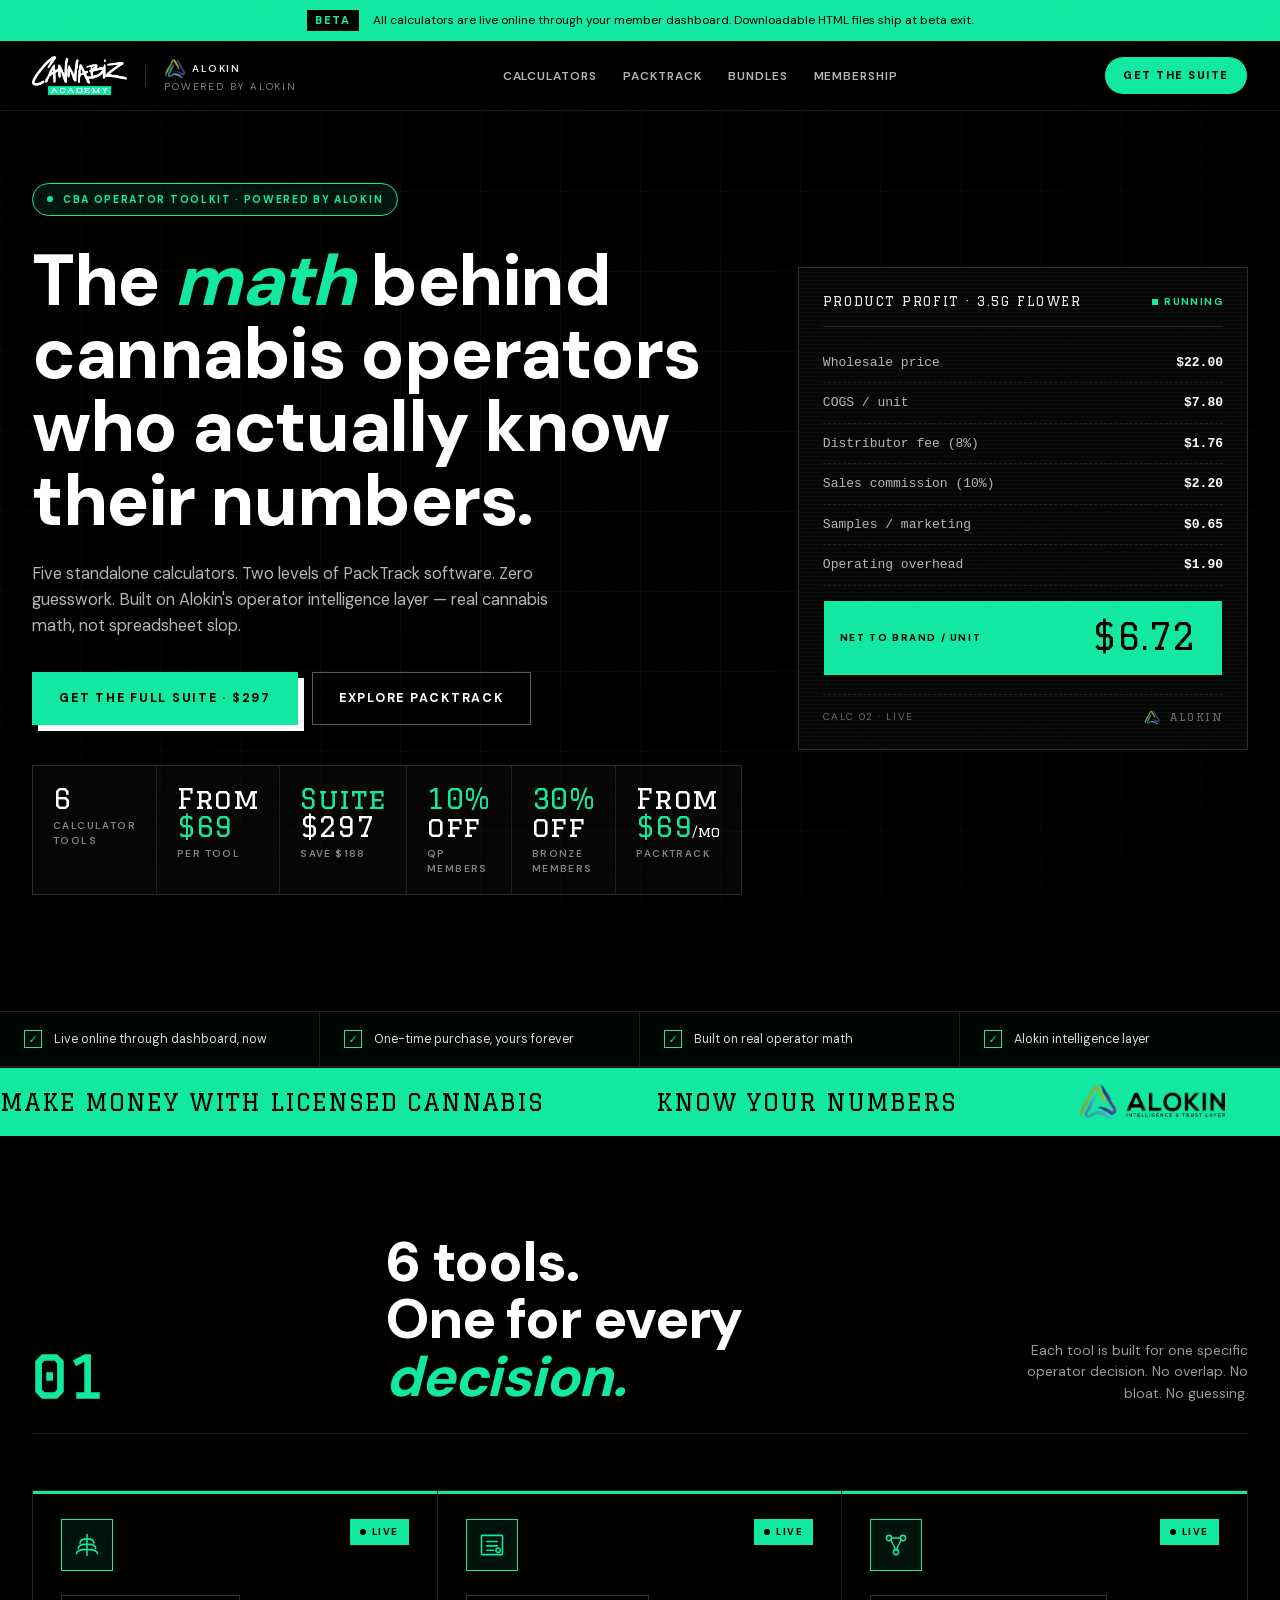
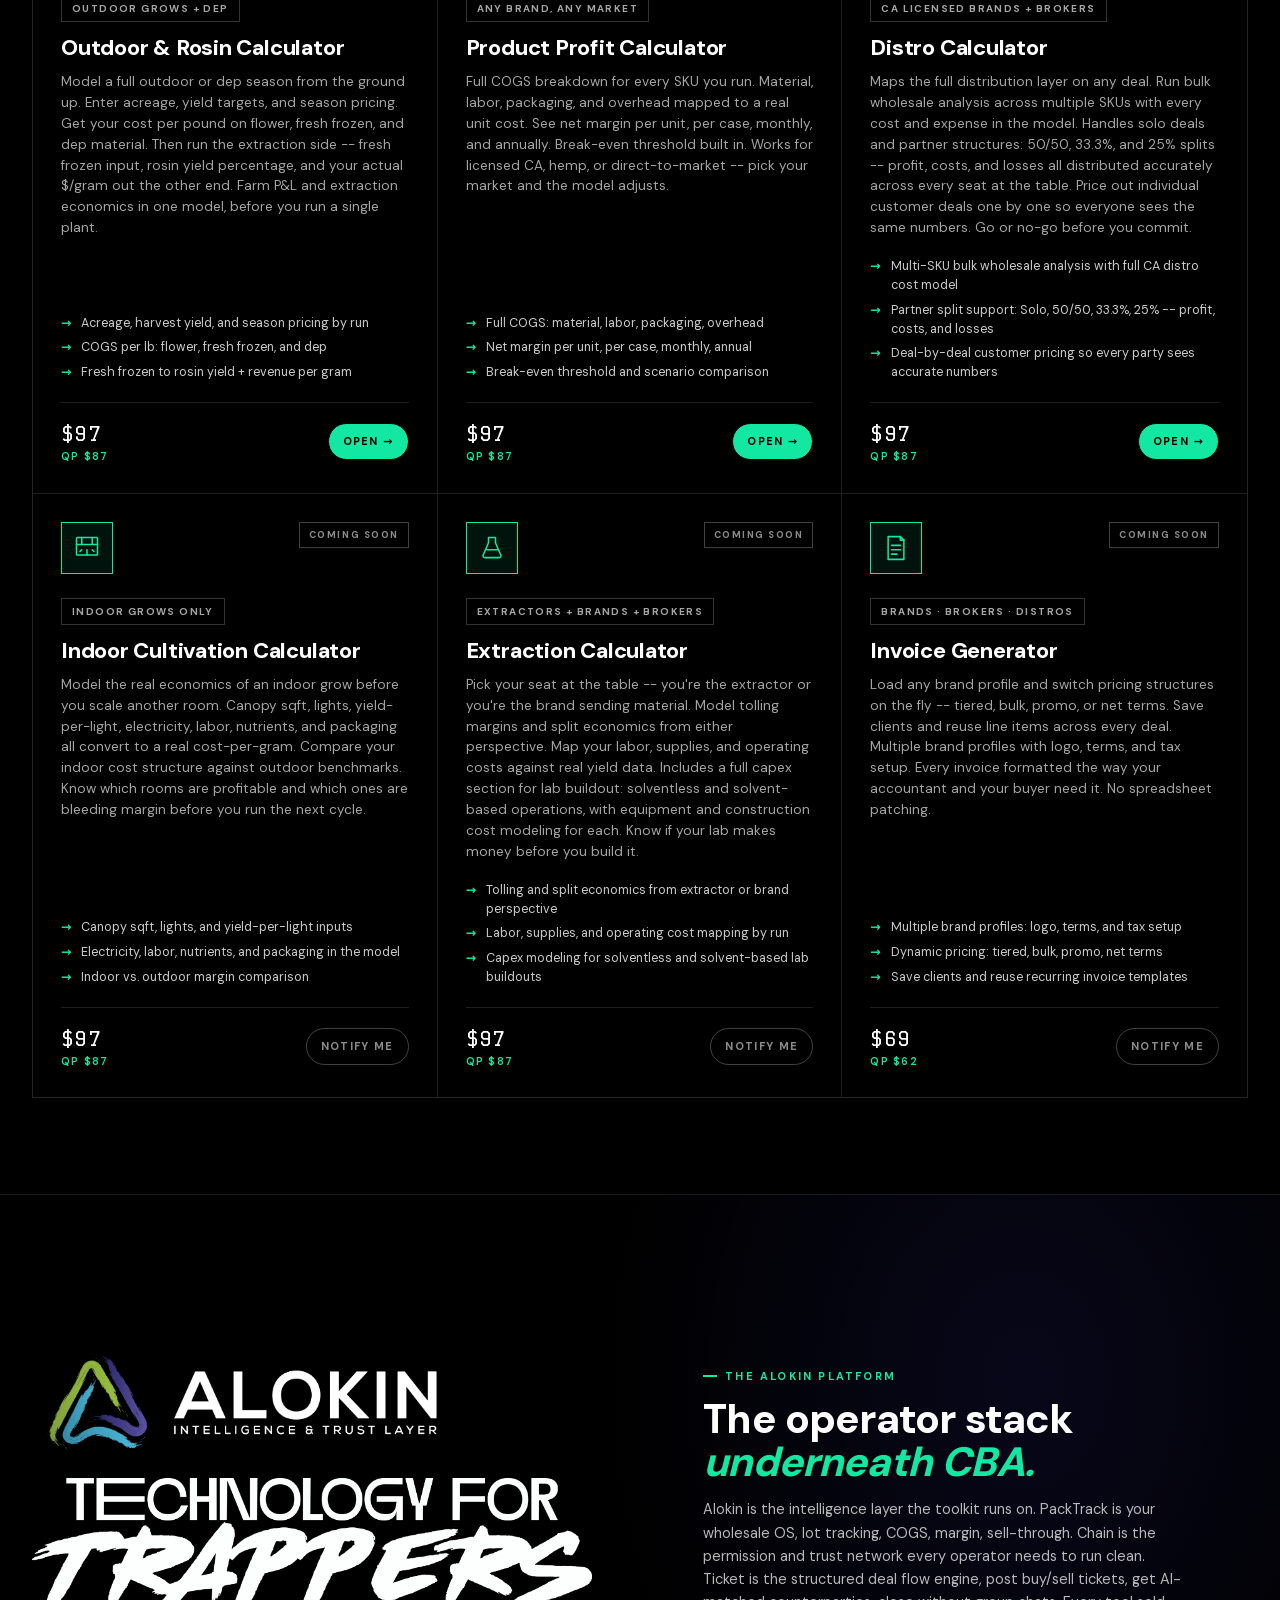
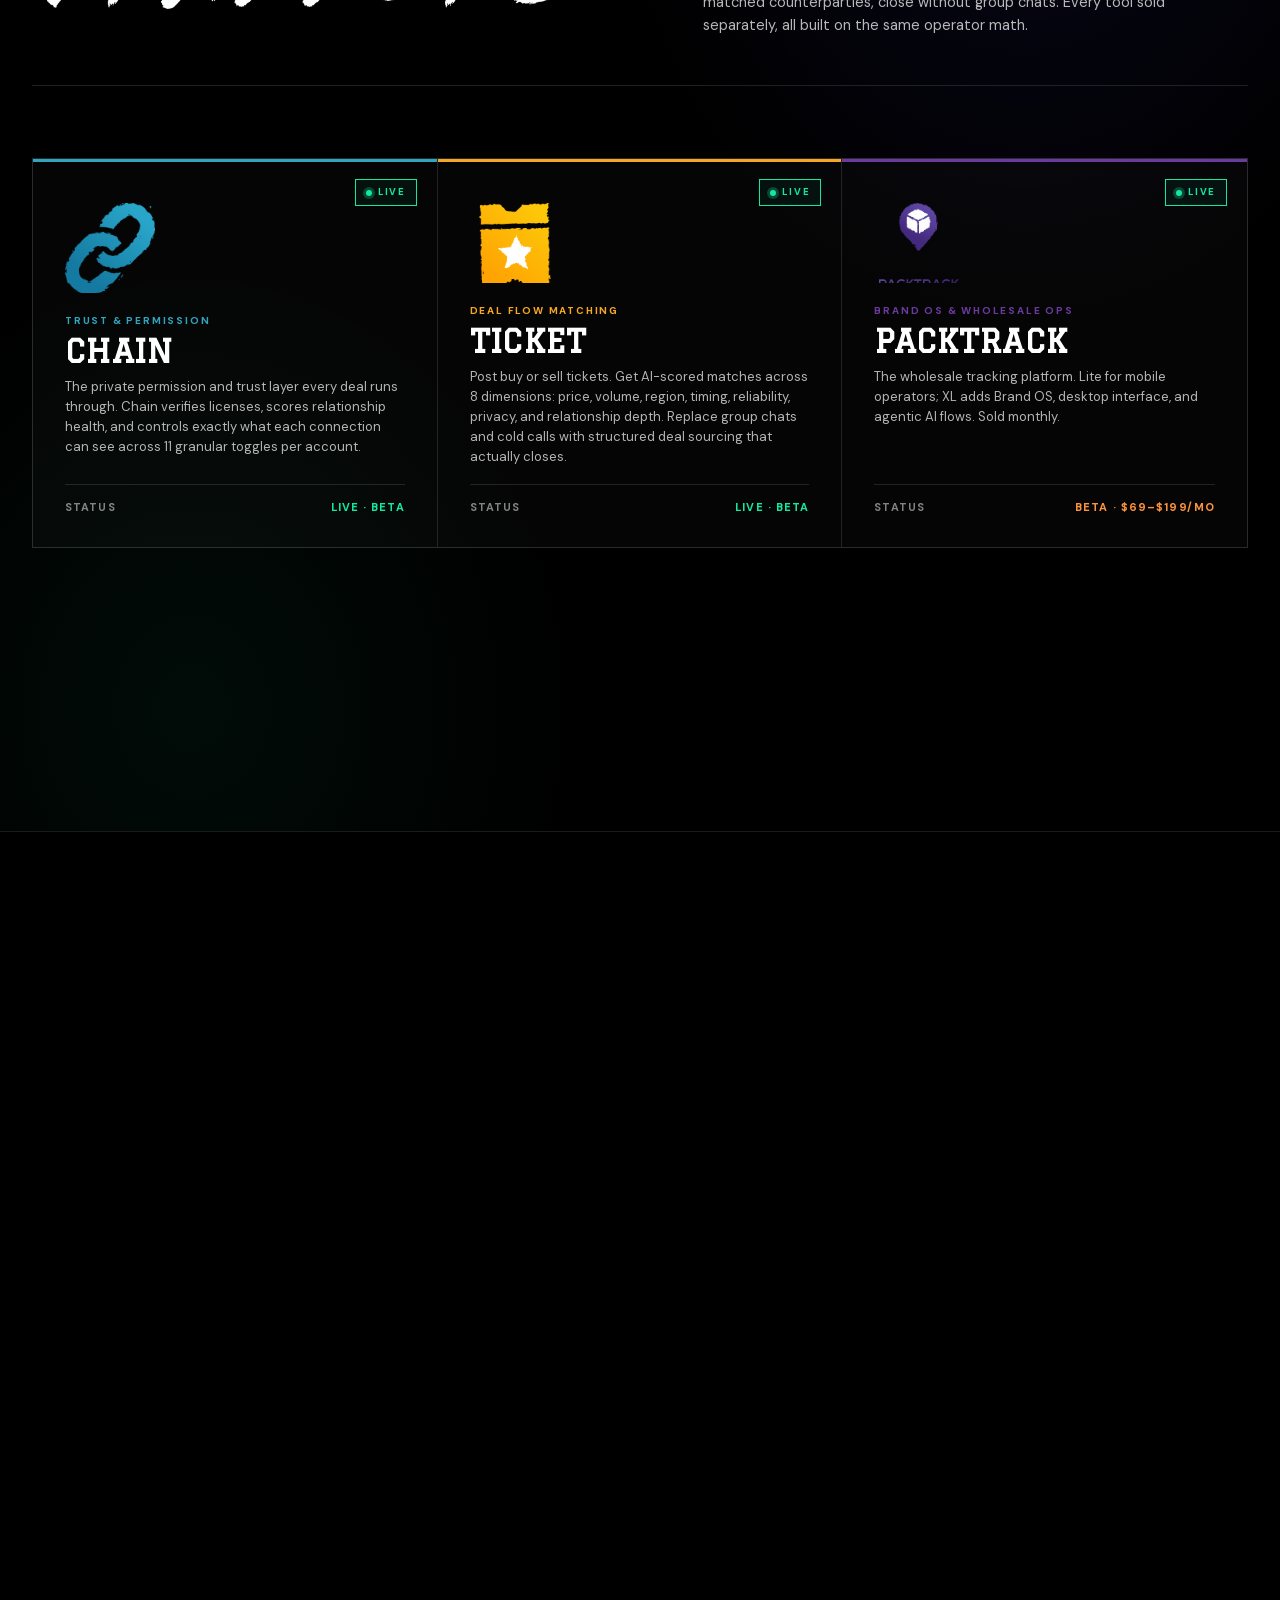
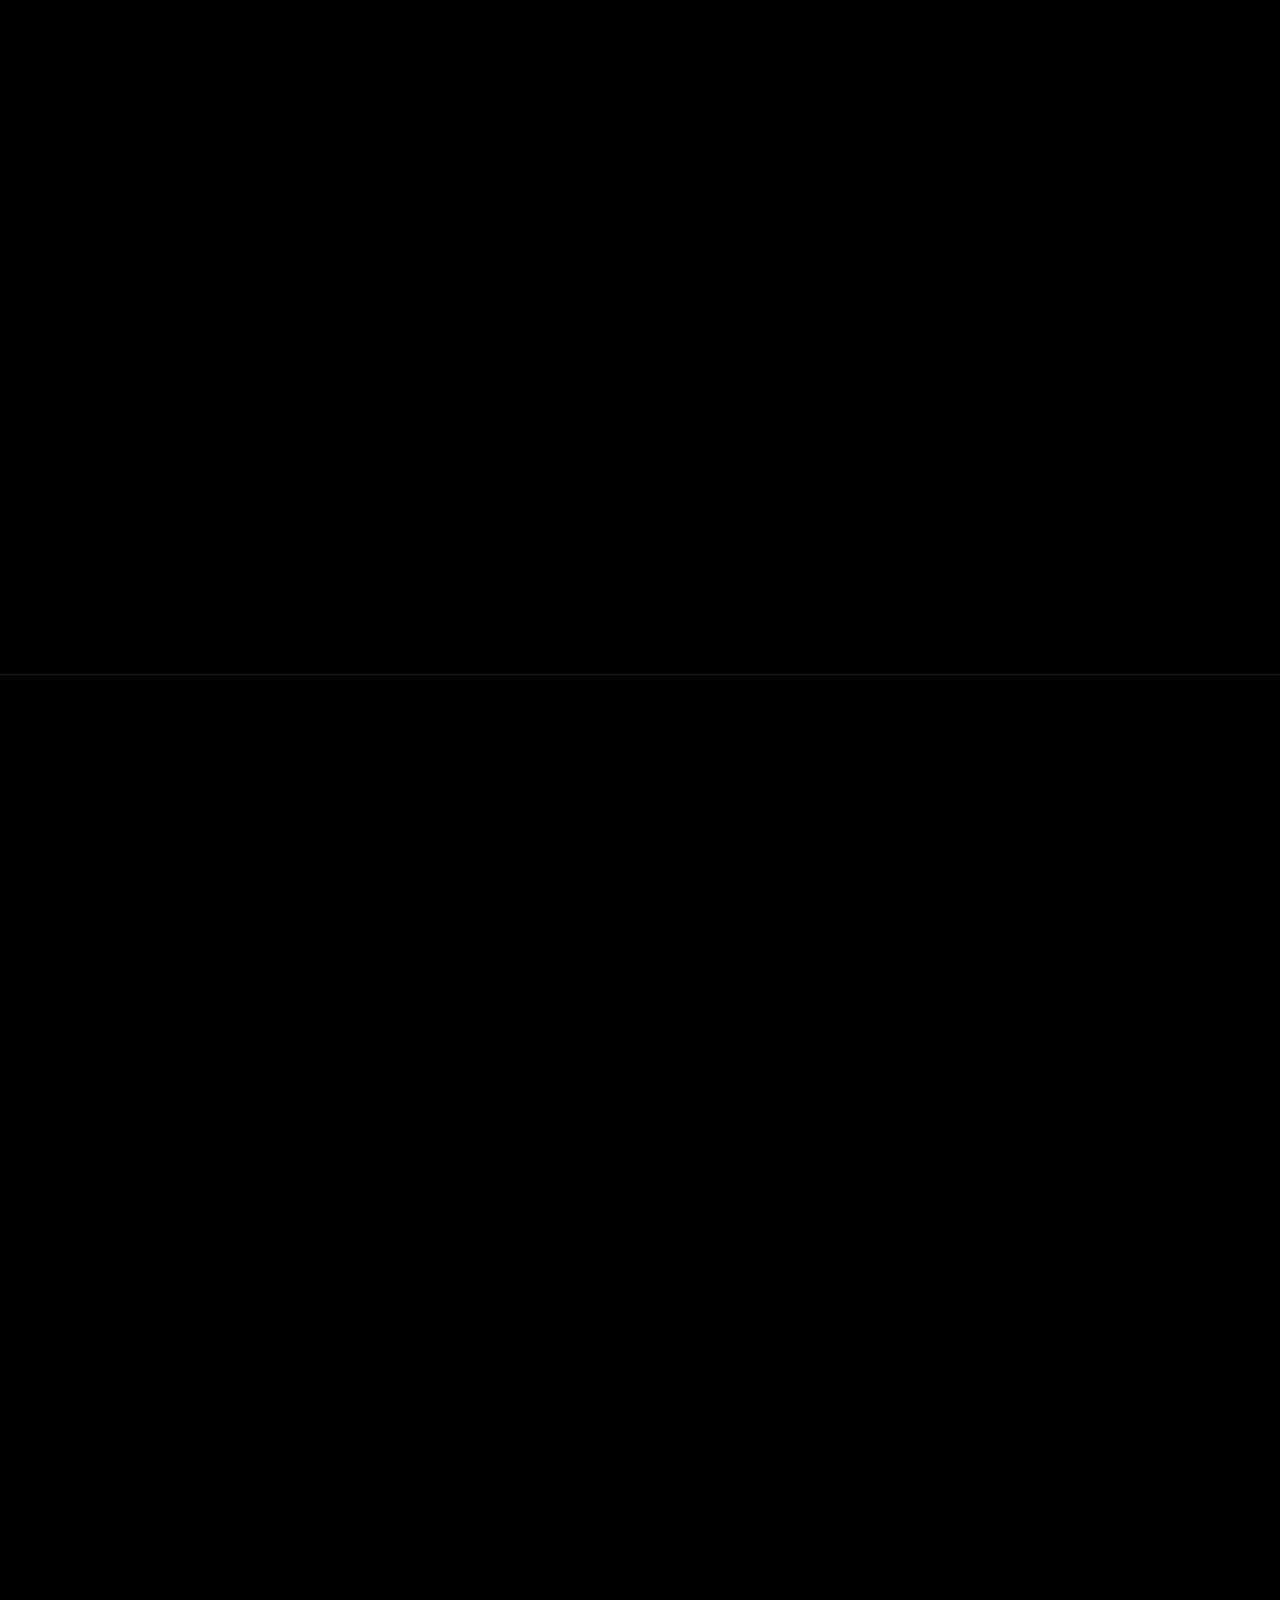
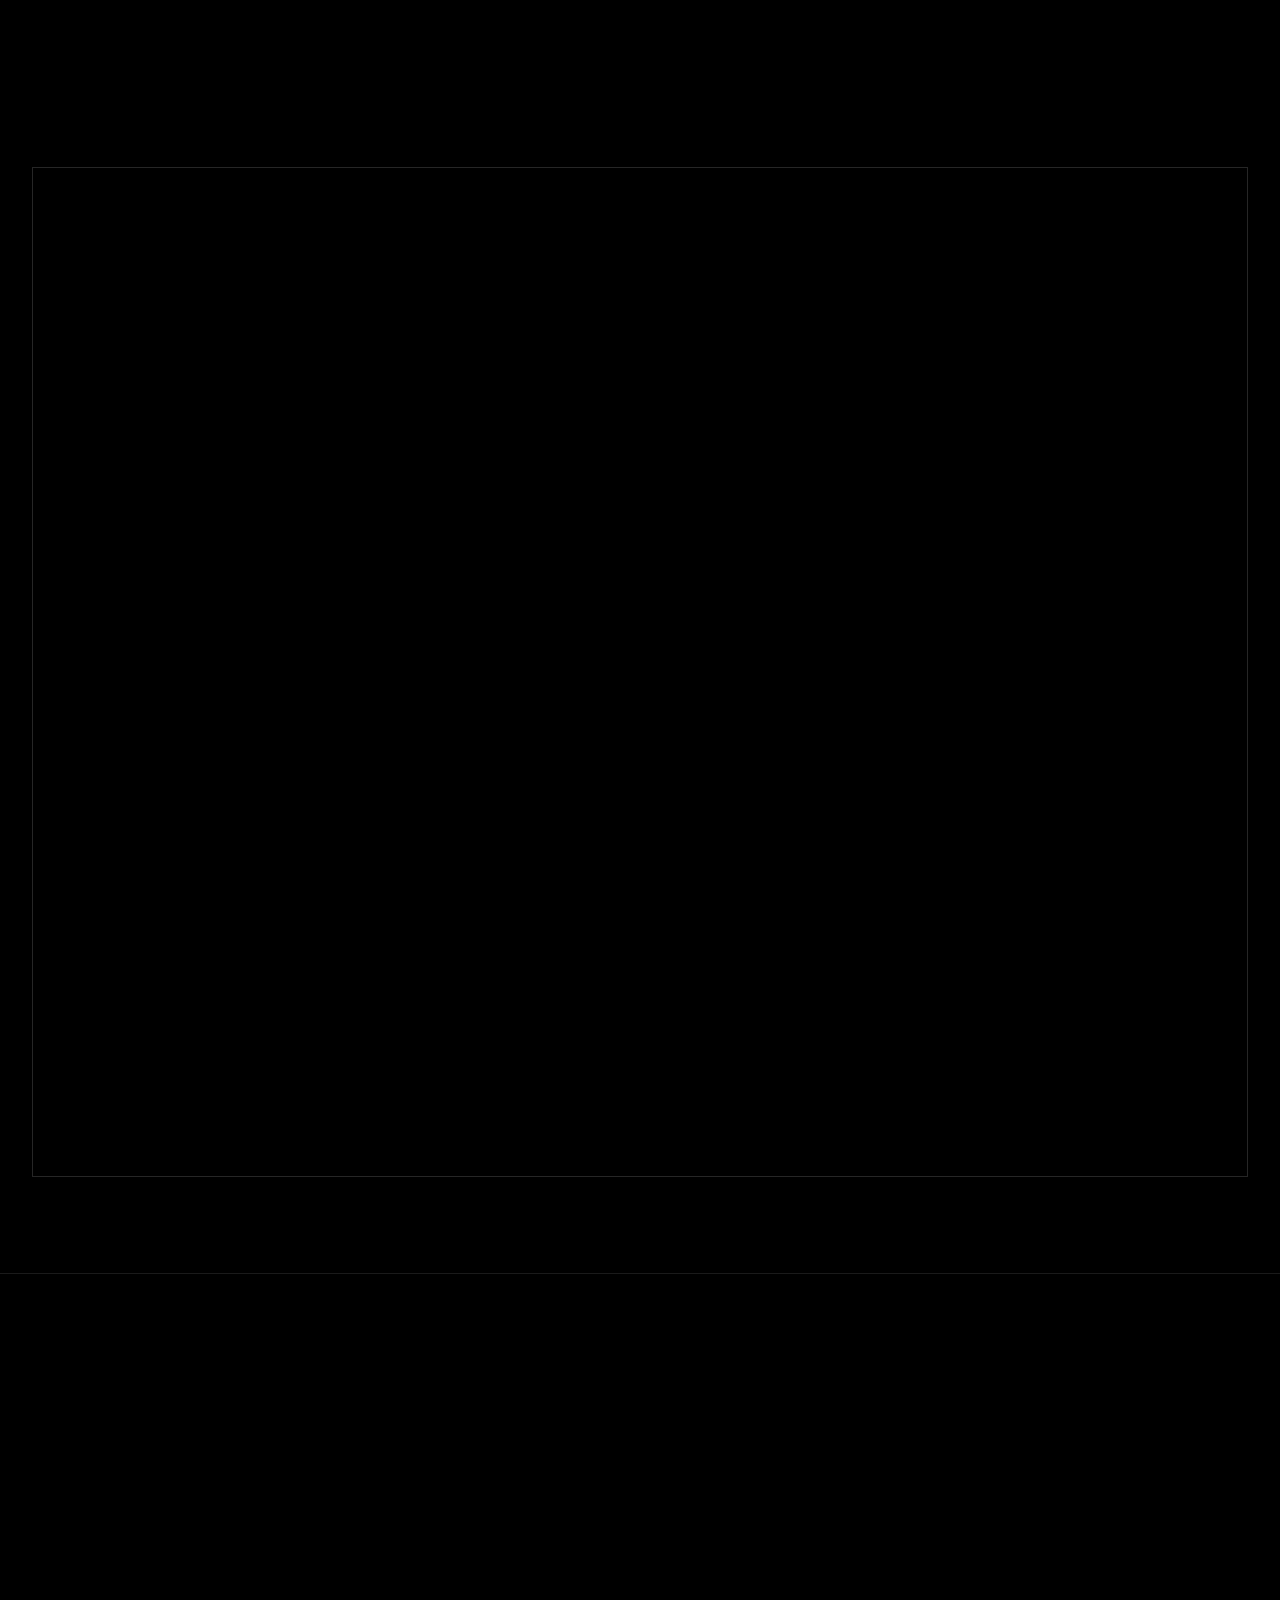
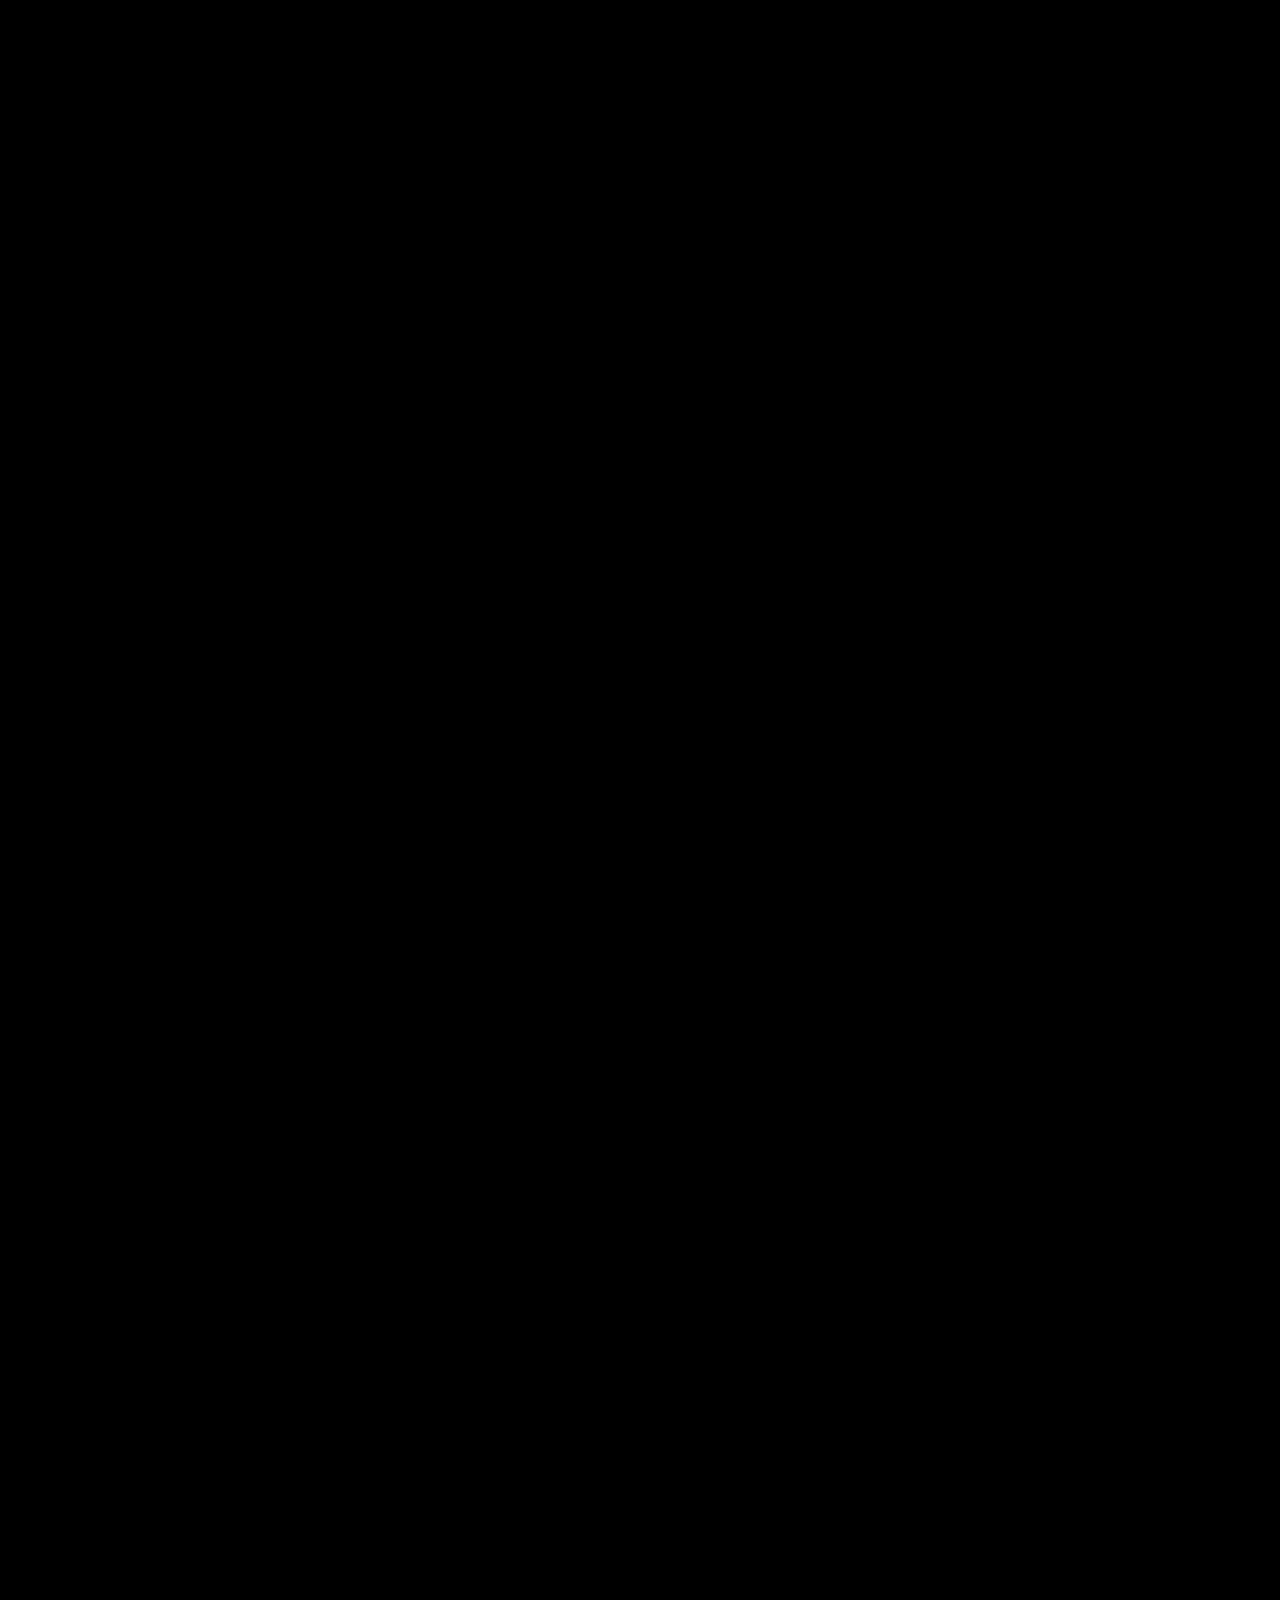
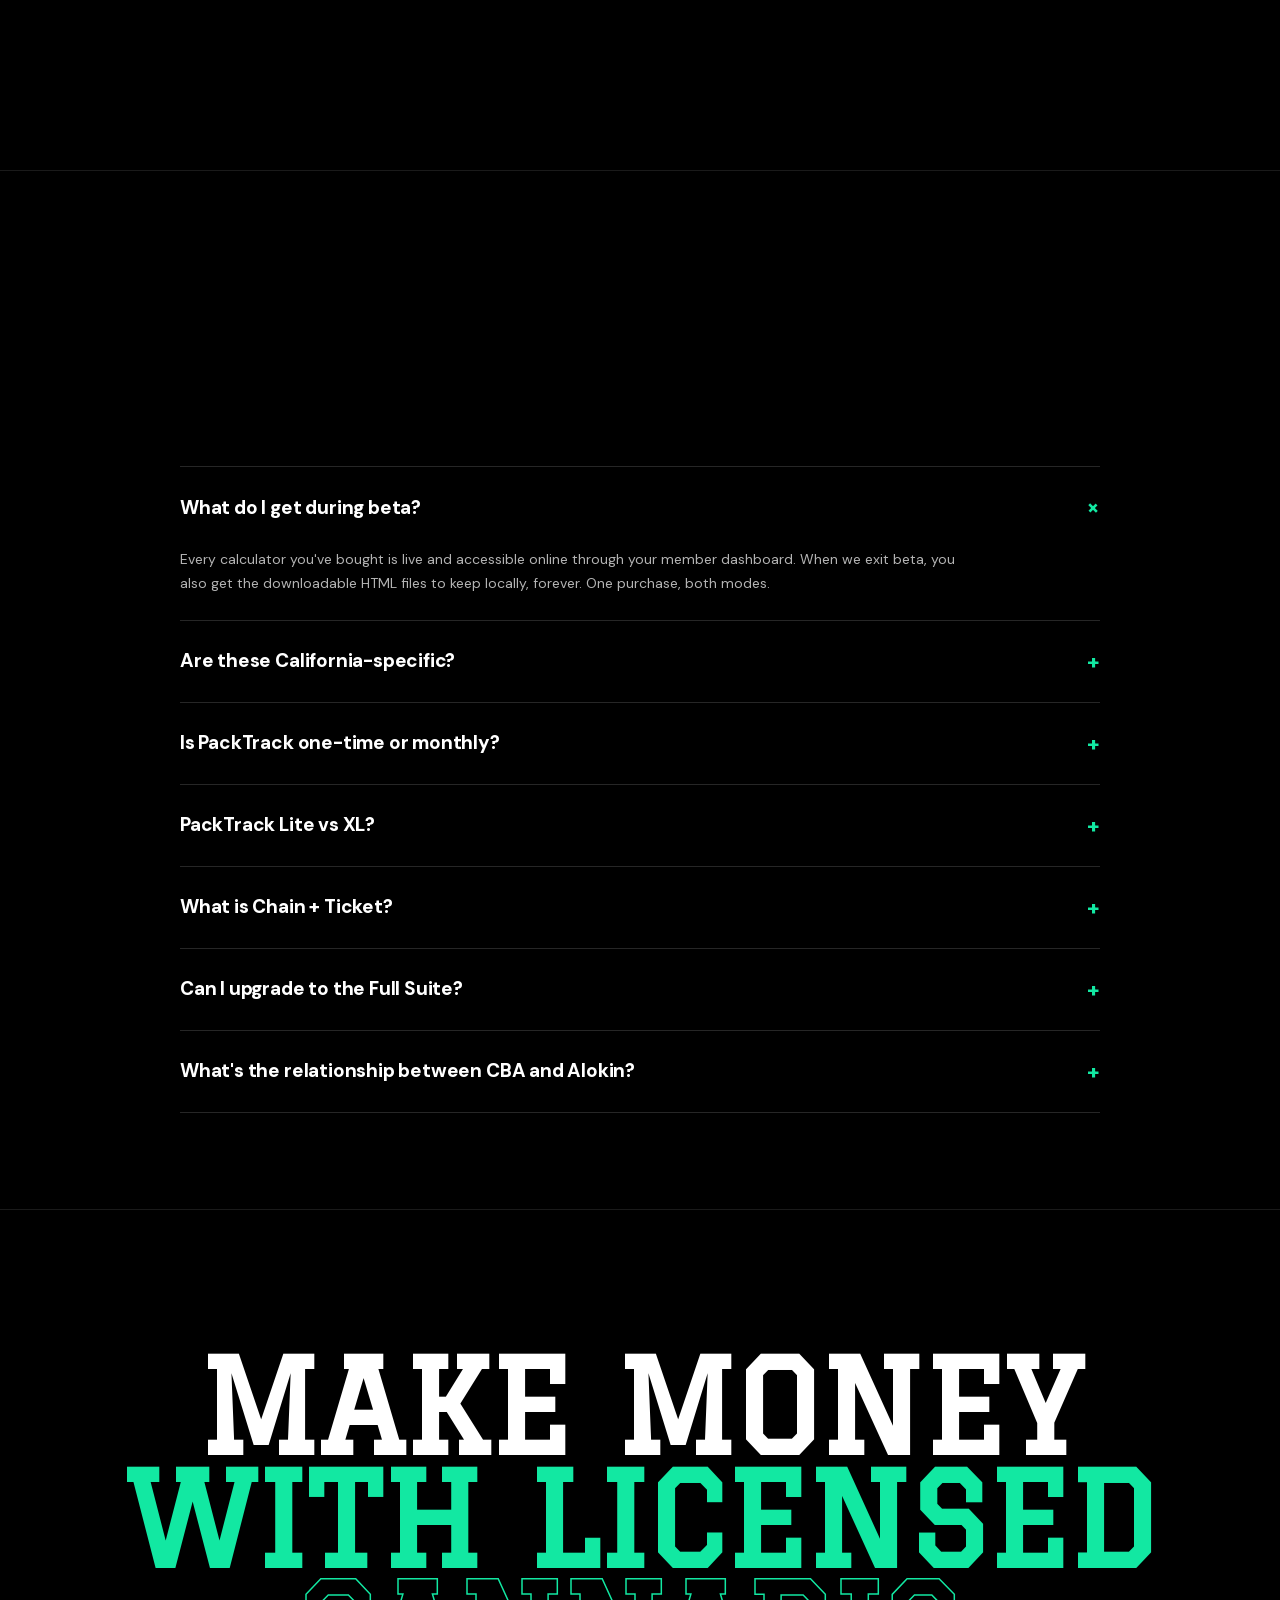
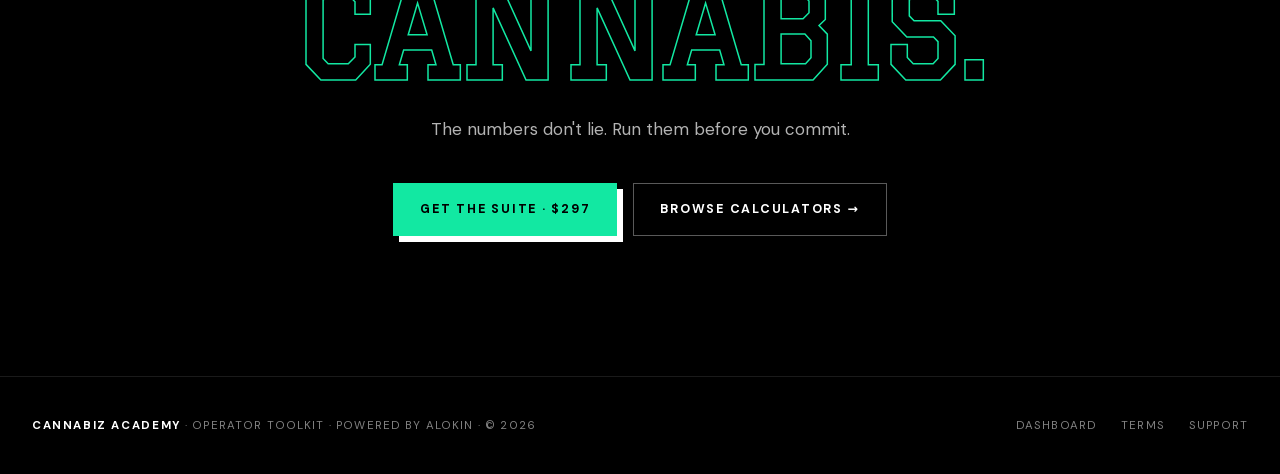
==== commit 5d08ac2f: "Site: remove Poster/Spec/Editorial variant pill + TWEAKS panel, lock to Poster view Production clean" ====
--- a/index.html
+++ b/index.html
@@ -2232,61 +2232,11 @@
     </div>
   </footer>
 
-  <!-- VARIANT PILL -->
-  <div class="variant-pill" id="variantPill">
-    <button data-v="poster" class="active">Poster</button>
-    <button data-v="spec">Spec</button>
-    <button data-v="editorial">Editorial</button>
-  </div>
-
-  <!-- TWEAK TOGGLE + PANEL -->
-  <button class="tweak-toggle-btn" id="tweakToggle" onclick="openTweaks()">⚙ TWEAKS</button>
-  <div class="tweak-panel" id="tweakPanel">
-    <div class="tweak-head">
-      <span>Tweaks</span>
-      <button class="tweak-close" onclick="closeTweaks()">×</button>
-    </div>
-    <div class="tweak-body">
-      <div>
-        <div class="tweak-label">Variant</div>
-        <div class="tweak-variants">
-          <button class="tweak-variant" data-v="poster">
-            <div class="tweak-variant-dot"></div>
-            <div><span class="tweak-variant-name">Poster</span><span class="tweak-variant-desc">Black + mint. Animated ledger hero. Texture.</span></div>
-          </button>
-          <button class="tweak-variant" data-v="spec">
-            <div class="tweak-variant-dot"></div>
-            <div><span class="tweak-variant-name">Operator Spec</span><span class="tweak-variant-desc">Light, tabular, high-density operator sheet.</span></div>
-          </button>
-          <button class="tweak-variant" data-v="editorial">
-            <div class="tweak-variant-dot"></div>
-            <div><span class="tweak-variant-name">Editorial</span><span class="tweak-variant-desc">Magazine. Full Graduate slab. White pages.</span></div>
-          </button>
-        </div>
-      </div>
-      <div>
-        <div class="tweak-label">Headline</div>
-        <textarea class="tweak-input" id="tweakHead" rows="3"></textarea>
-      </div>
-      <div>
-        <div class="tweak-label">Sub-headline</div>
-        <textarea class="tweak-input" id="tweakSub" rows="3"></textarea>
-      </div>
-      <div>
-        <div class="tweak-label">Primary CTA</div>
-        <input class="tweak-input" id="tweakCta" type="text">
-      </div>
-      <div>
-        <div class="tweak-label">Texture + motion</div>
-        <label class="tweak-switch"><input type="checkbox" id="tweakGrain"><span>Grain overlay</span></label>
-        <label class="tweak-switch" style="margin-top:8px"><input type="checkbox" id="tweakMarquee"><span>Marquee band</span></label>
-      </div>
-    </div>
-  </div>
-
 <script>
   const LS_KEY = 'cba-toolkit-v2-tweaks';
   const state = Object.assign({}, TWEAK_DEFAULTS, JSON.parse(localStorage.getItem(LS_KEY) || '{}'));
+  // Site locked to Poster view for production. Variant selector + tweak panel removed.
+  state.variant = 'poster';
 
   function esc(s){return (s||'').replace(/[&<>"']/g,c=>({'&':'&amp;','<':'&lt;','>':'&gt;','"':'&quot;',"'":'&#39;'}[c]));}
 
@@ -2323,25 +2273,6 @@
   }
   function setState(patch) { Object.assign(state, patch); persist(); apply(); }
 
-  document.querySelectorAll('#variantPill button, .tweak-variant').forEach(b => {
-    b.addEventListener('click', () => setState({ variant: b.dataset.v }));
-  });
-  document.getElementById('tweakHead').addEventListener('input', e => setState({ heroHead: e.target.value }));
-  document.getElementById('tweakSub').addEventListener('input', e => setState({ heroSub: e.target.value }));
-  document.getElementById('tweakCta').addEventListener('input', e => setState({ primaryCta: e.target.value }));
-  document.getElementById('tweakGrain').addEventListener('change', e => setState({ grain: e.target.checked }));
-  document.getElementById('tweakMarquee').addEventListener('change', e => setState({ marquee: e.target.checked }));
-
-  function openTweaks() { document.getElementById('tweakPanel').classList.add('open'); document.getElementById('tweakToggle').style.display = 'none'; }
-  function closeTweaks() { document.getElementById('tweakPanel').classList.remove('open'); if (document.body.dataset.tweakVisible === 'true') document.getElementById('tweakToggle').style.display = 'inline-flex'; }
-  window.openTweaks = openTweaks; window.closeTweaks = closeTweaks;
-
-  window.addEventListener('message', ev => {
-    const d = ev.data || {};
-    if (d.type === '__activate_edit_mode') { document.body.dataset.tweakVisible = 'true'; document.getElementById('tweakToggle').style.display = 'inline-flex'; }
-    else if (d.type === '__deactivate_edit_mode') { document.body.dataset.tweakVisible = 'false'; document.getElementById('tweakToggle').style.display = 'none'; document.getElementById('tweakPanel').classList.remove('open'); }
-  });
-  try { window.parent.postMessage({ type: '__edit_mode_available' }, '*'); } catch (e) {}
 
   // FAQ accordions
   document.querySelectorAll('.faq-q').forEach(q => {
